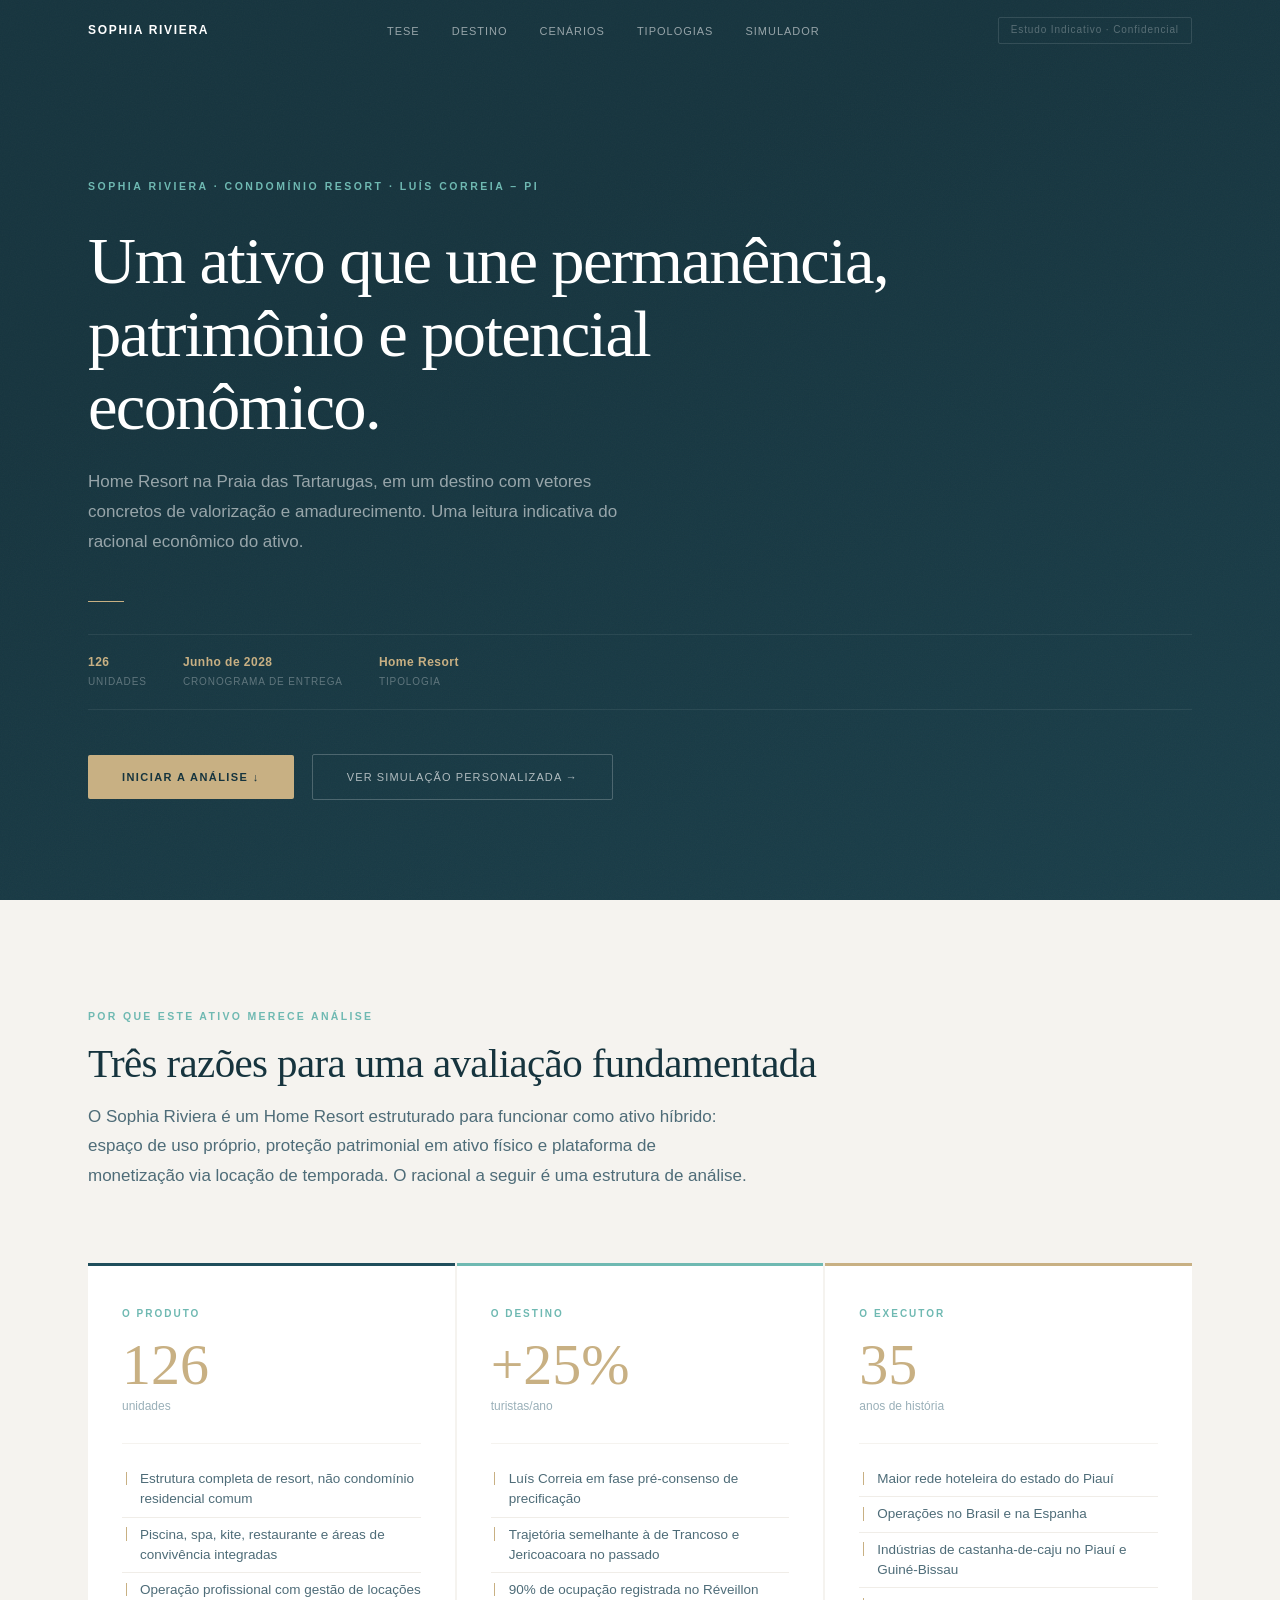
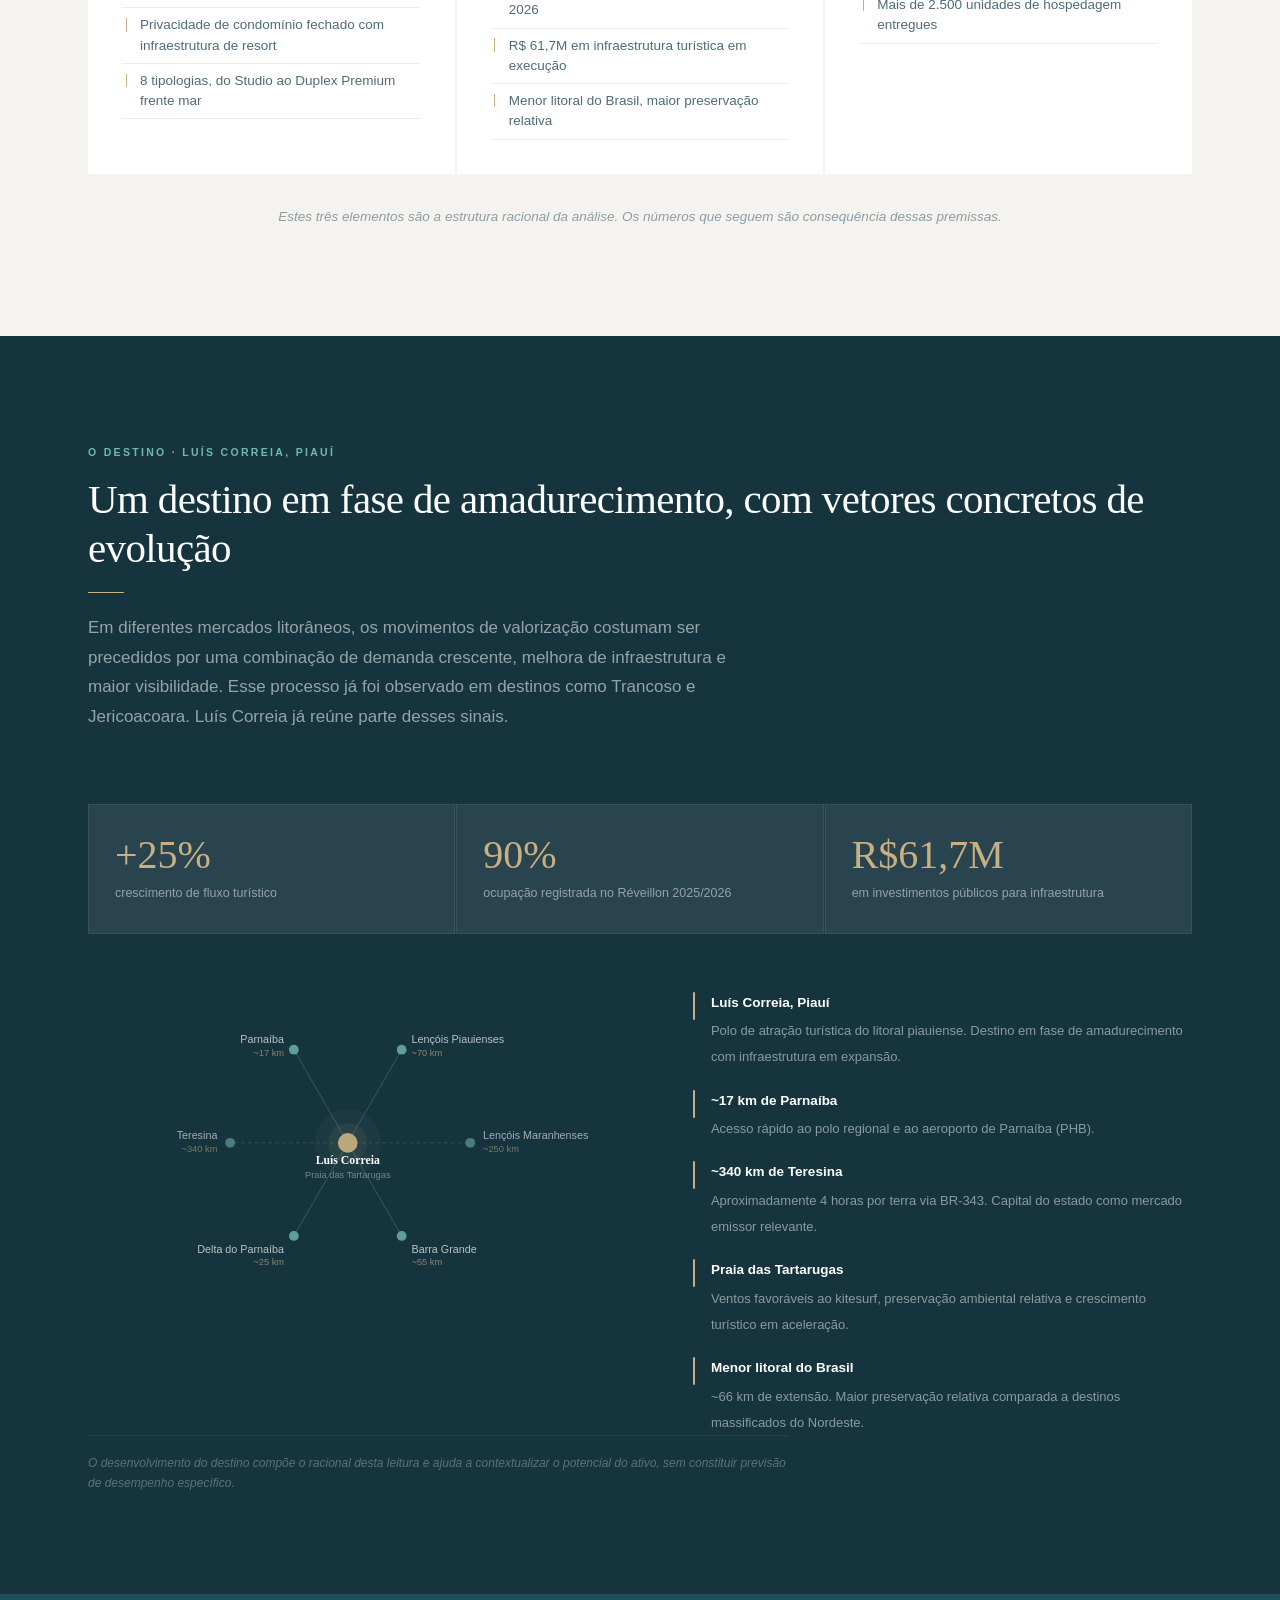
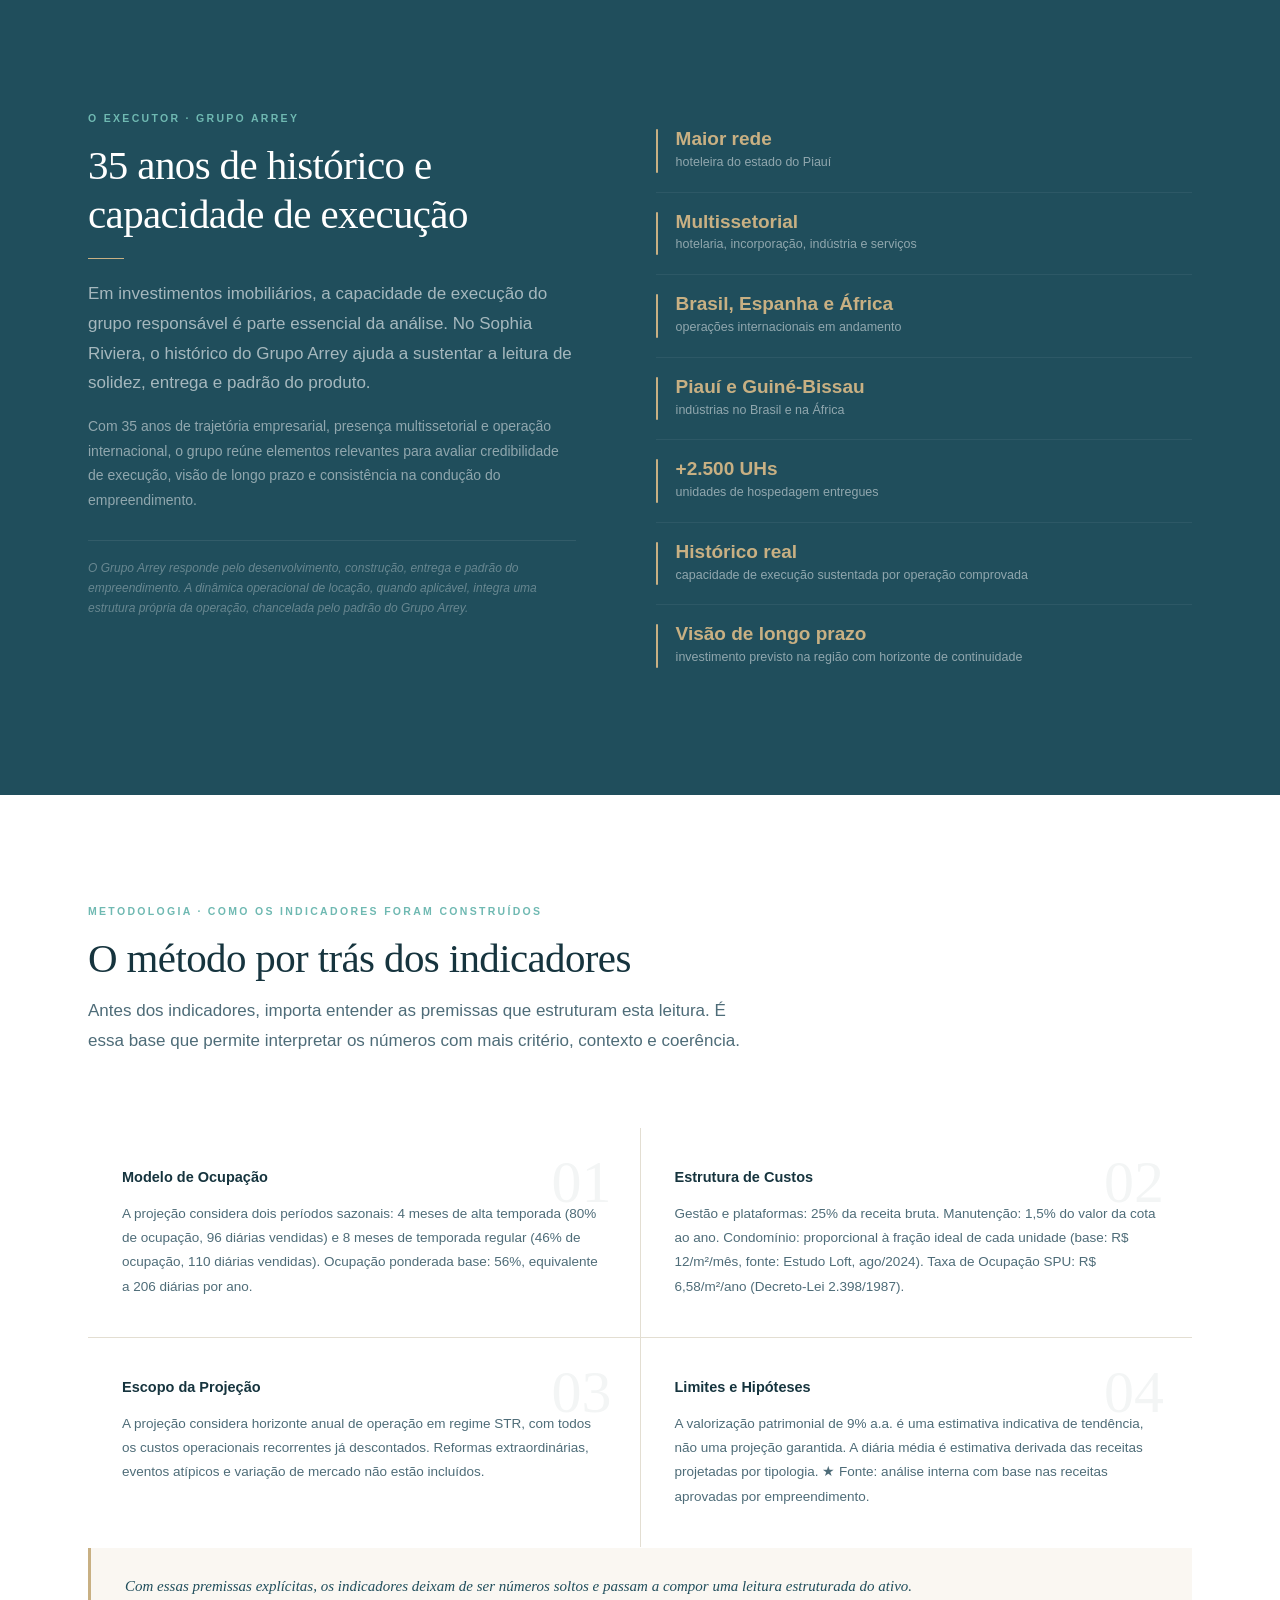
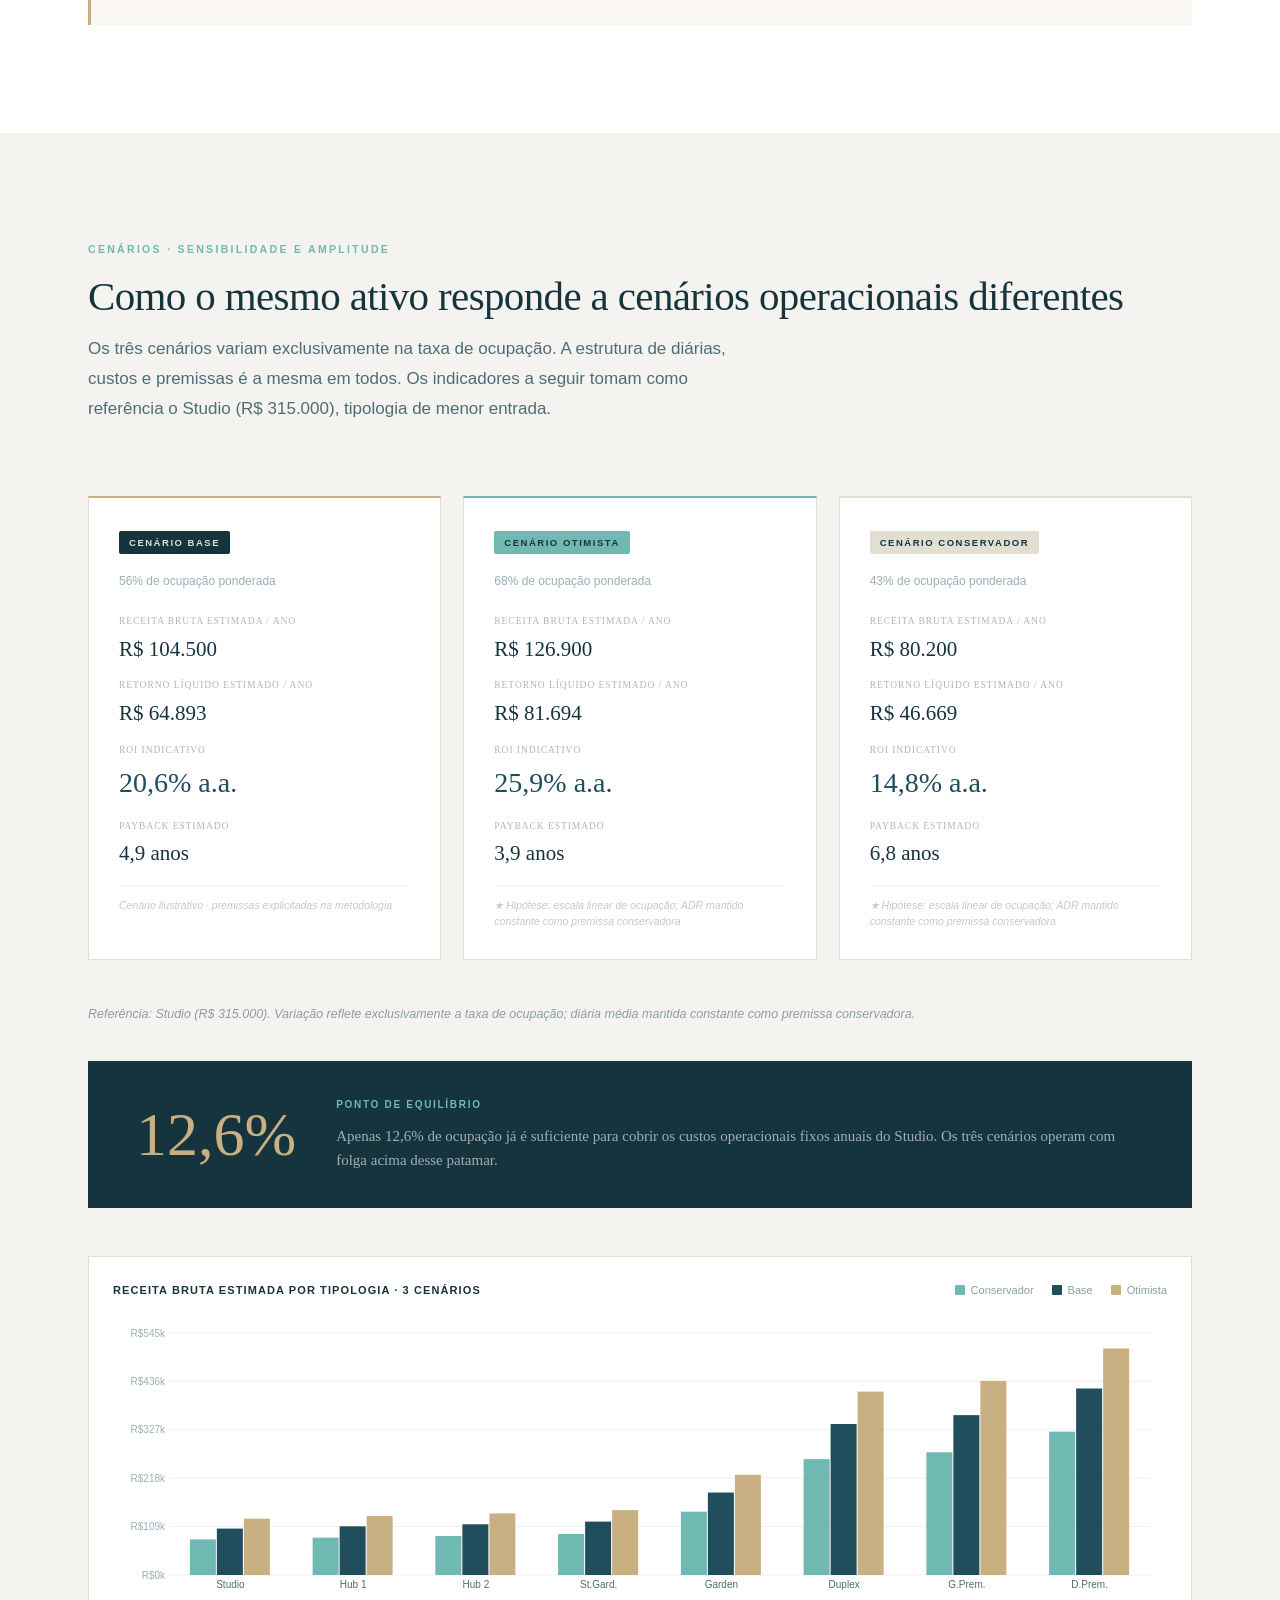
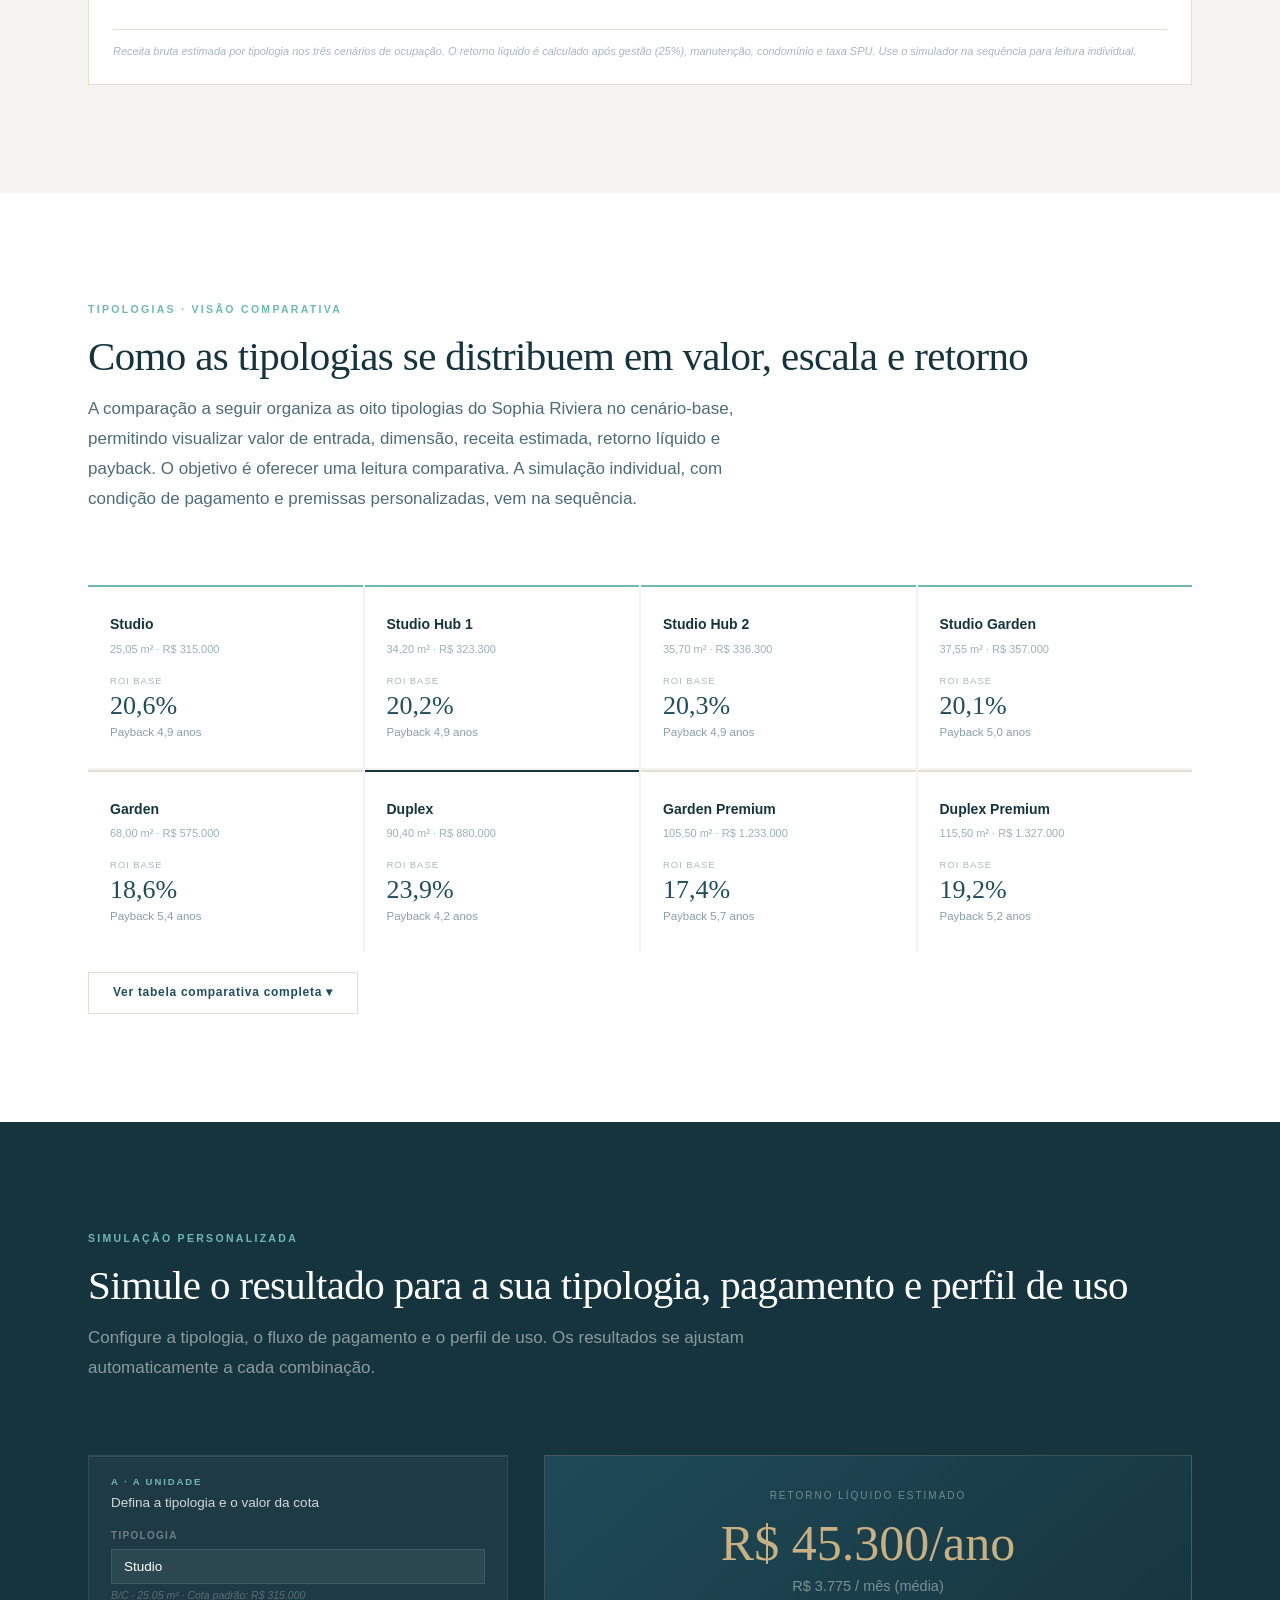
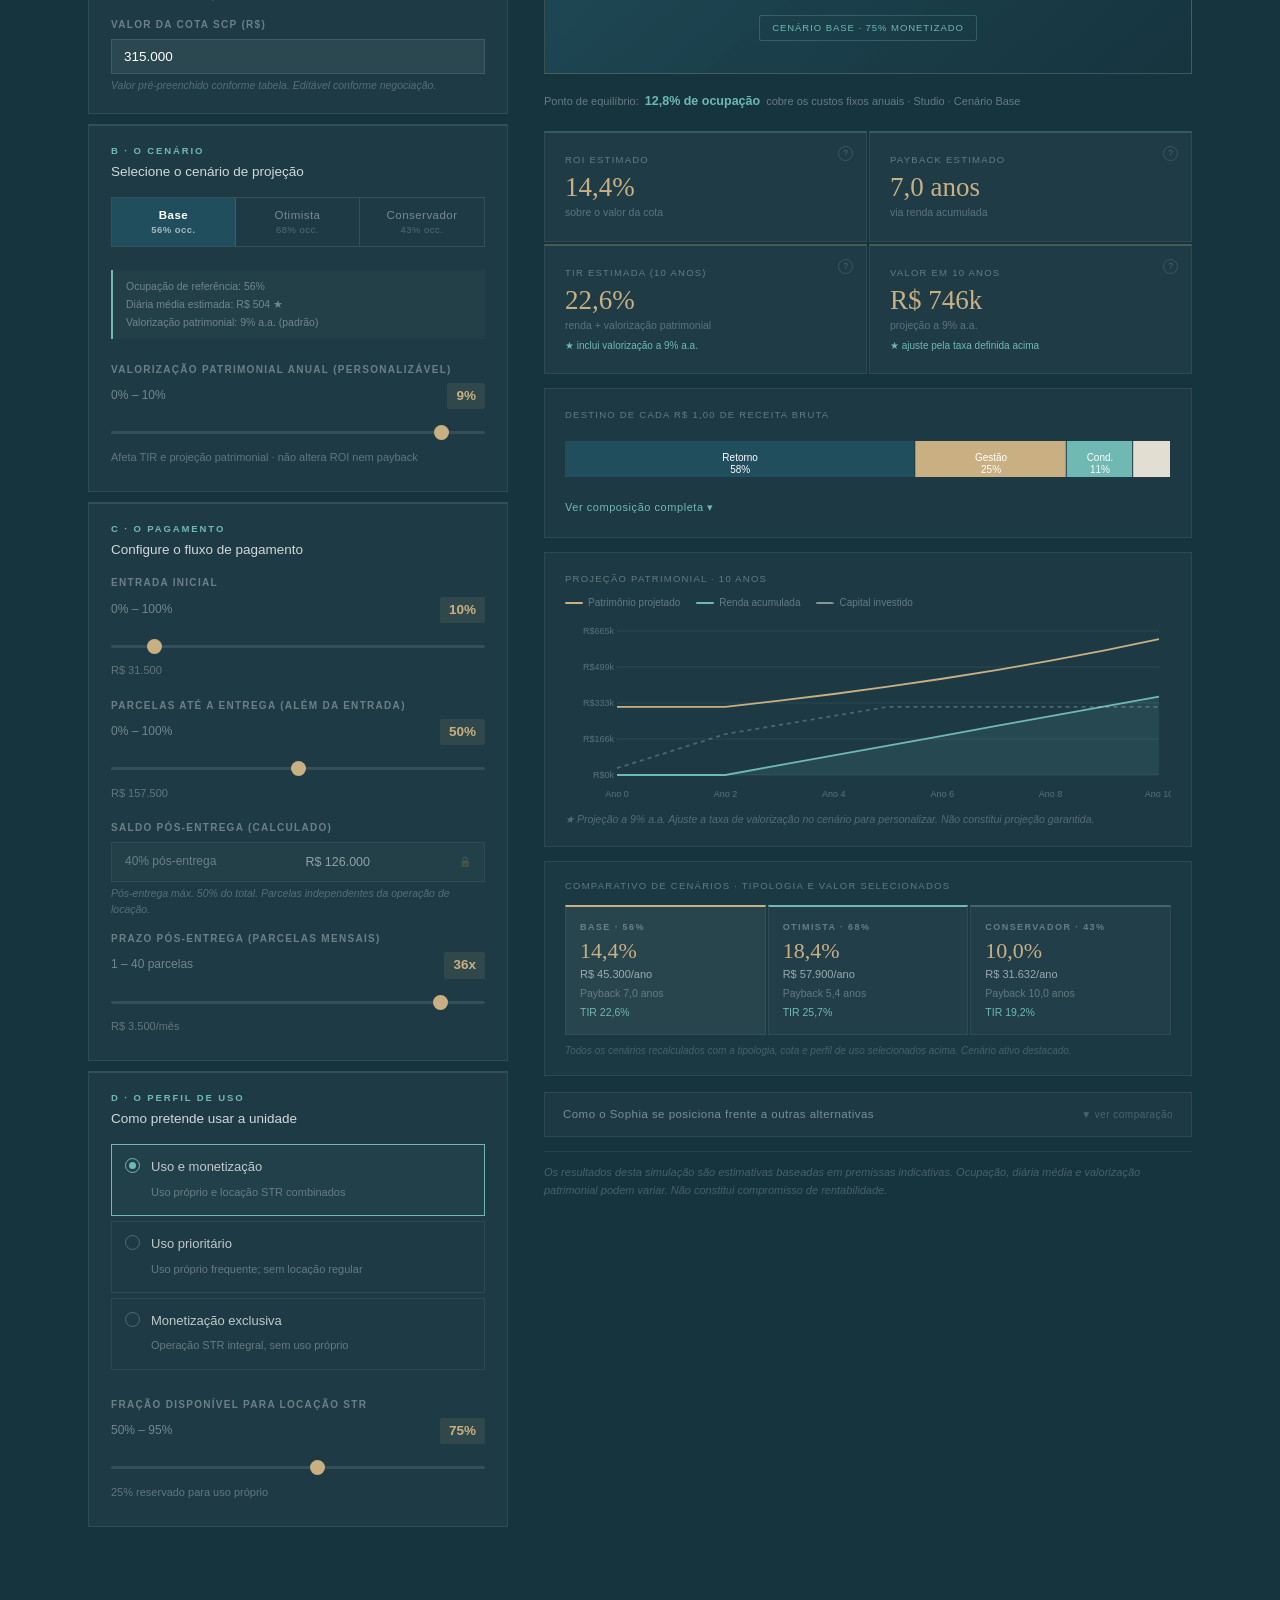
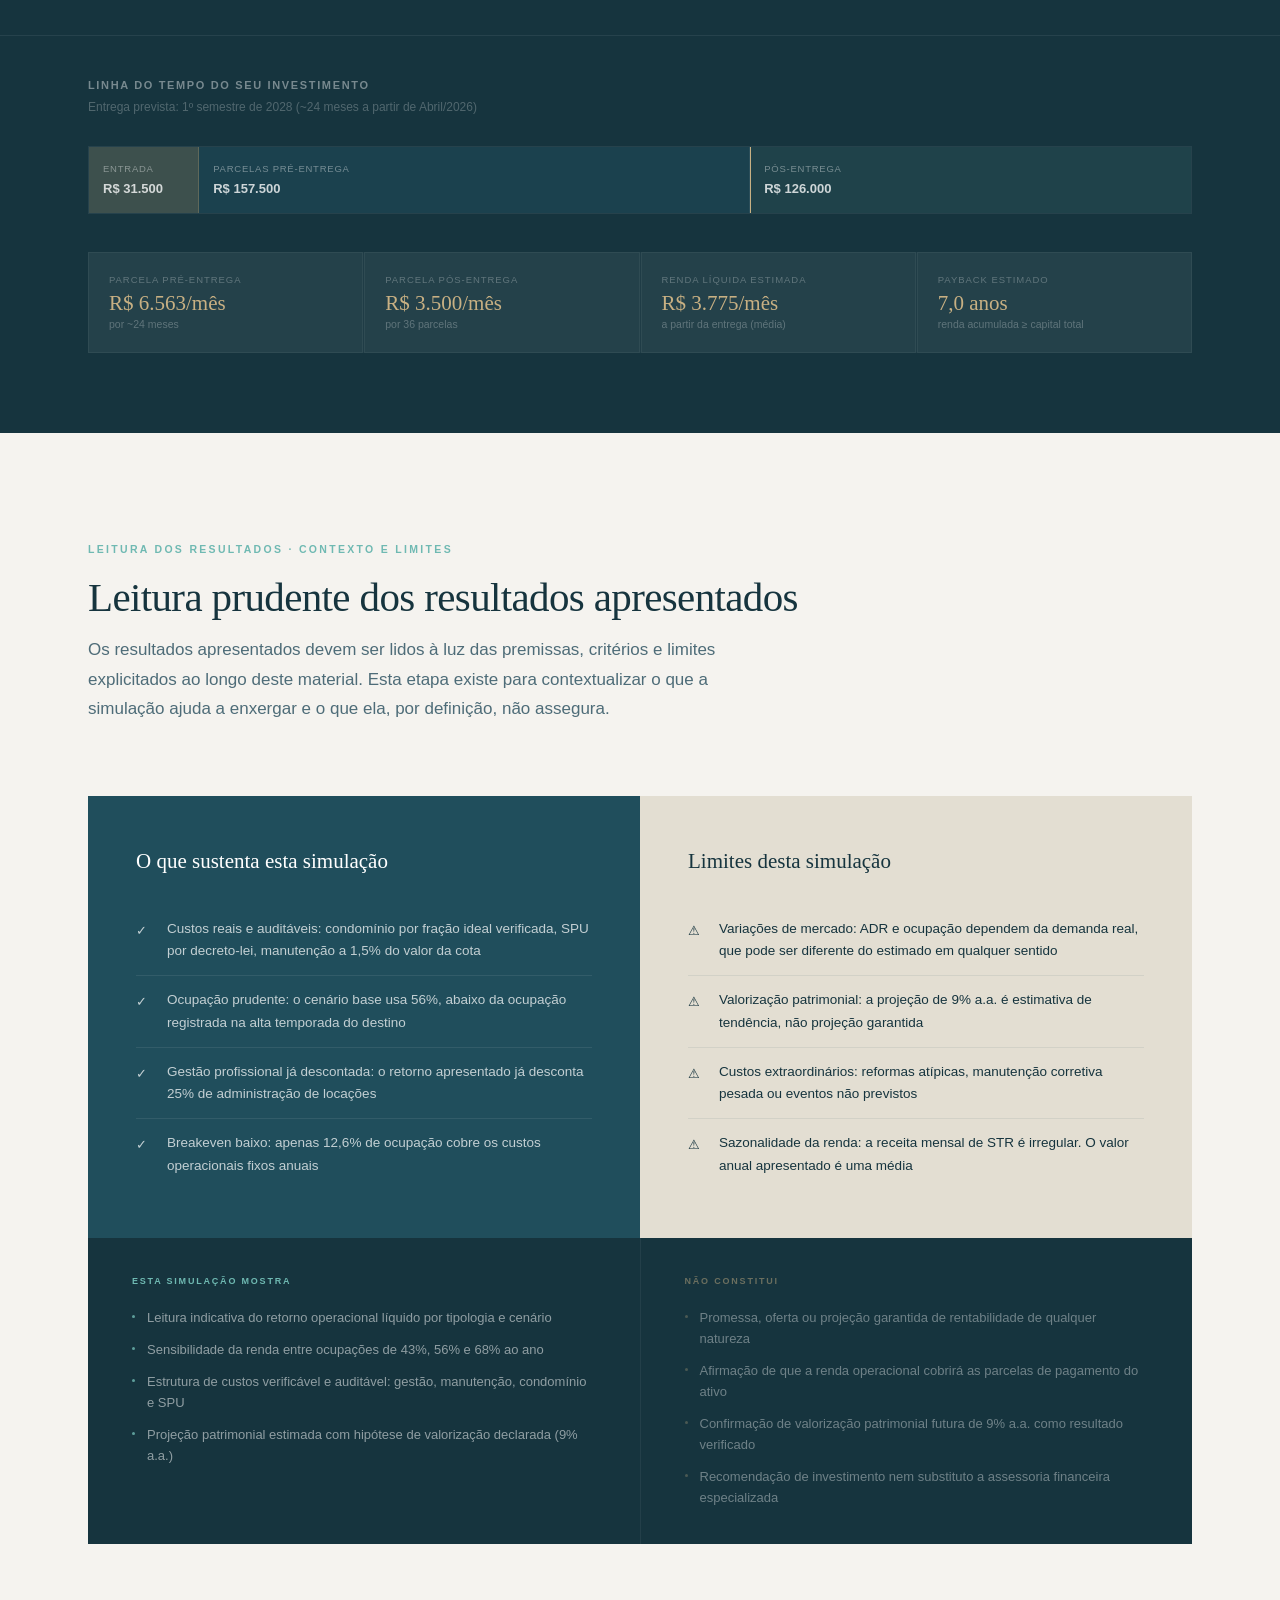
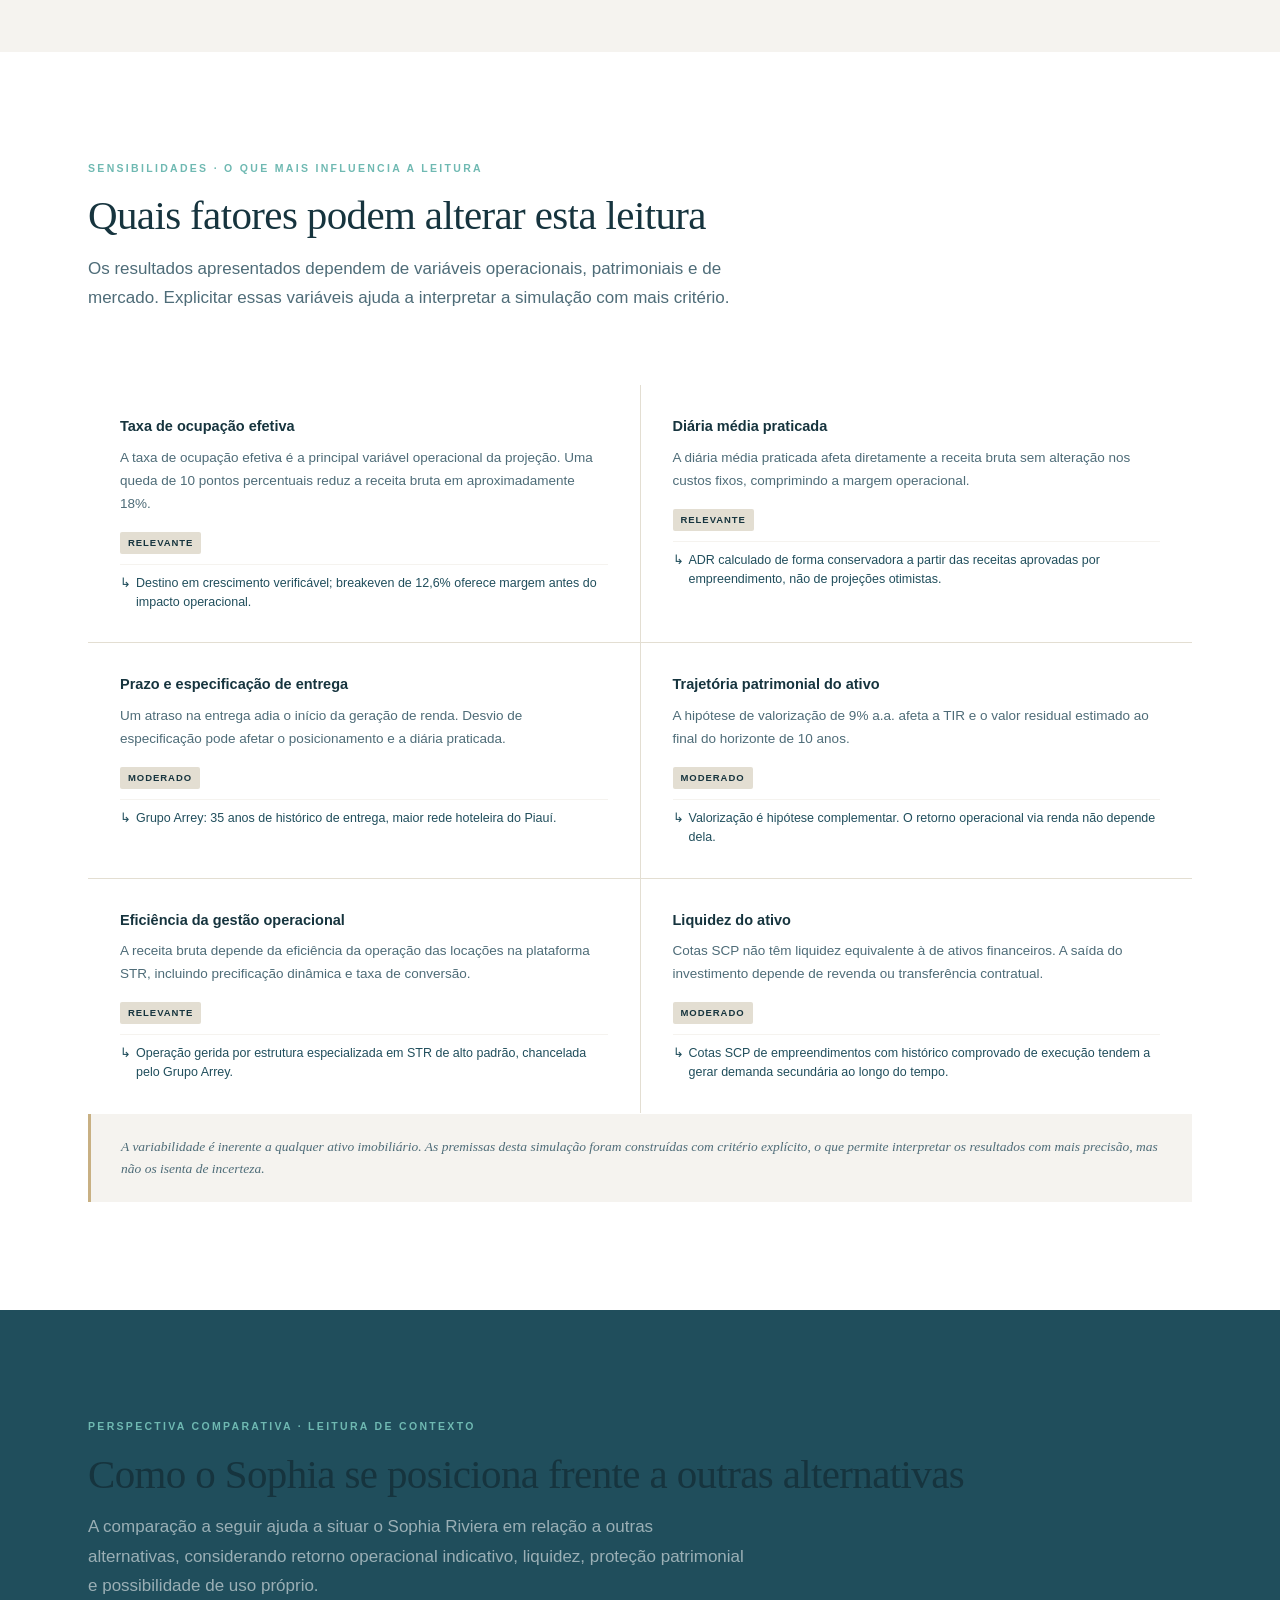
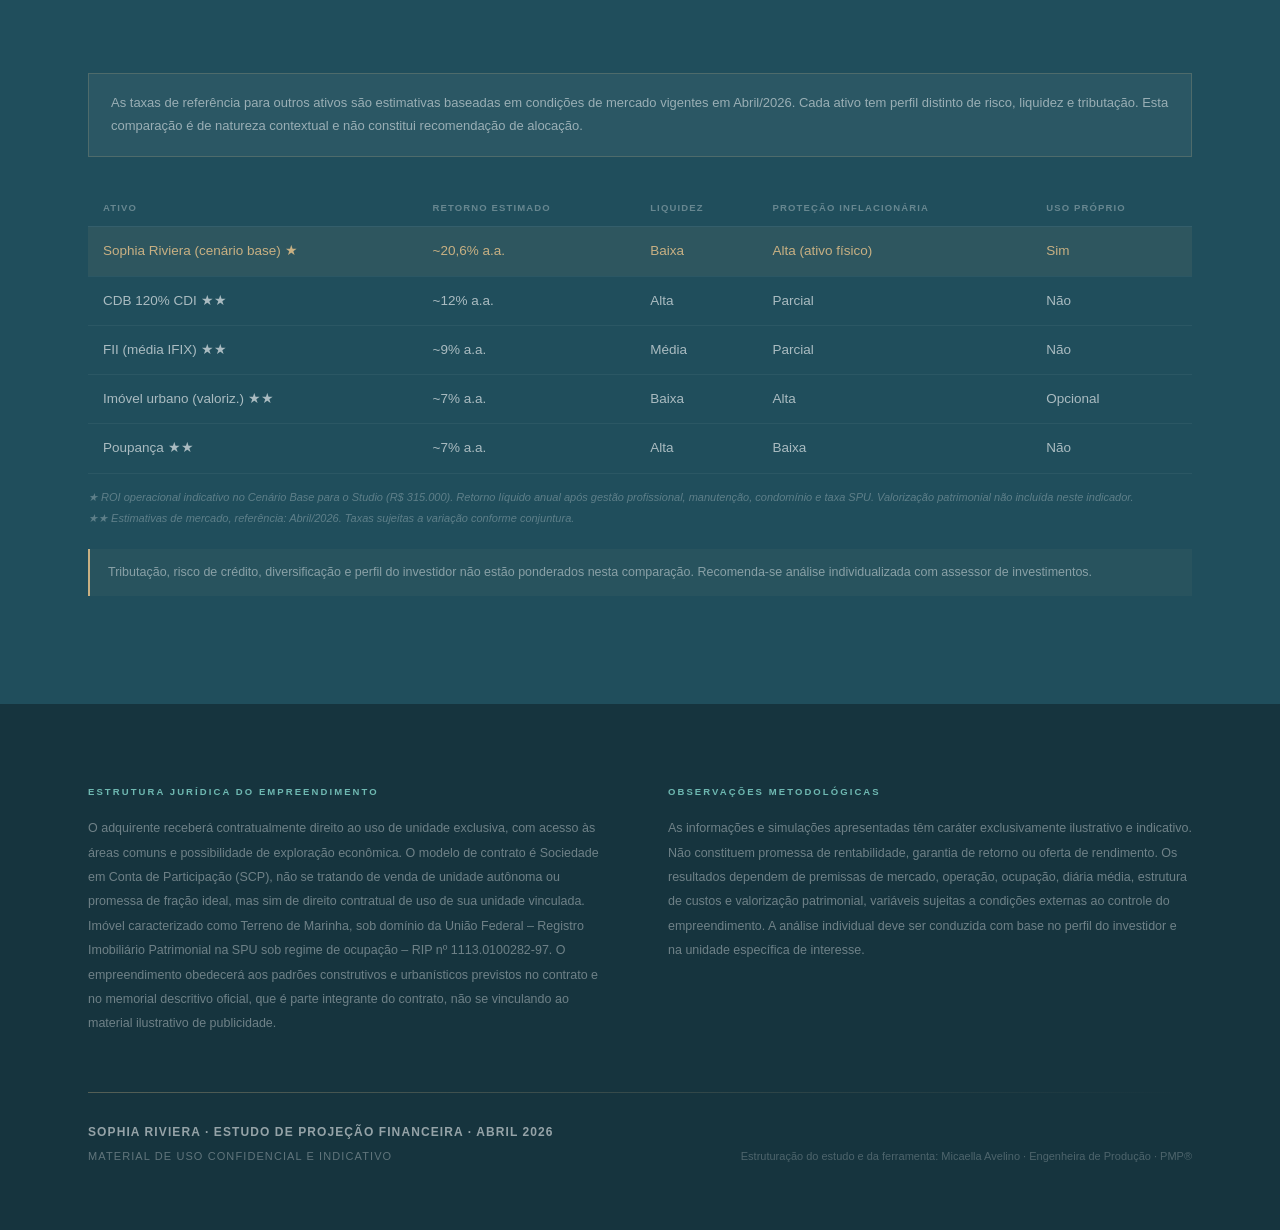
==== index.html @ 666fc4a0 "Initial publish: Sophia Riviera v1.0" ====
<!DOCTYPE html>
<html lang="pt-BR">
<head>
<meta charset="UTF-8">
<meta name="viewport" content="width=device-width,initial-scale=1.0">
<title>Sophia Riviera · Estudo de Projeção Financeira</title>
<style>
/* ── VARIABLES ─────────────────────────────────────────────────────── */
:root {
  --navy:#16343E; --teal:#204E5C; --lteal:#6FB9B2;
  --gold:#C8B083; --cream:#E3DED2; --white:#FFFFFF; --bg:#F5F3EF;
  --sans:-apple-system,BlinkMacSystemFont,'Helvetica Neue',Helvetica,Arial,sans-serif;
  --serif:Georgia,'Times New Roman',serif;
  --pad:88px; --max:1320px;
}
*,*::before,*::after{box-sizing:border-box;margin:0;padding:0}
html{scroll-behavior:smooth;-webkit-font-smoothing:antialiased}
body{font-family:var(--sans);background:var(--bg);color:var(--navy);line-height:1.65;font-size:16px}

/* ── TYPOGRAPHY ────────────────────────────────────────────────────── */
.eyebrow{font-size:10.5px;font-weight:700;letter-spacing:.22em;text-transform:uppercase;color:var(--lteal);display:block;margin-bottom:14px}
.d-xl{font-family:var(--serif);font-size:clamp(38px,5vw,68px);font-weight:400;line-height:1.1;letter-spacing:-.02em;color:var(--white)}
.d-l{font-family:var(--serif);font-size:clamp(28px,3.2vw,46px);font-weight:400;line-height:1.18;letter-spacing:-.015em}
.d-m{font-family:var(--serif);font-size:clamp(19px,2vw,27px);font-weight:400;line-height:1.3}
.lead{font-size:17px;font-weight:300;line-height:1.75;color:#4e6c78}
.body-sm{font-size:14px;line-height:1.75;color:#4e6c78}
.ui-label{font-size:10px;font-weight:700;letter-spacing:.15em;text-transform:uppercase}

/* ── LAYOUT ────────────────────────────────────────────────────────── */
.wrap{max-width:var(--max);margin:0 auto;padding:0 var(--pad)}
section{padding:108px 0}
.sh{margin-bottom:72px}
.sh .eyebrow{margin-bottom:14px}
.sh .lead{margin-top:14px;max-width:660px}
.gold-line{width:36px;height:1px;background:var(--gold);margin:20px 0}

/* ── NAV ───────────────────────────────────────────────────────────── */
#nav{position:fixed;top:0;left:0;right:0;z-index:100;height:62px;display:flex;align-items:center;justify-content:space-between;padding:0 var(--pad);border-bottom:1px solid transparent;transition:.3s}
#nav.on{background:rgba(22,52,62,.95);backdrop-filter:blur(14px);border-bottom-color:rgba(200,176,131,.15)}
.nav-brand{color:var(--white);font-size:12px;font-weight:700;letter-spacing:.14em;text-transform:uppercase}
.nav-links{display:flex;gap:32px;list-style:none}
.nav-links a{color:rgba(255,255,255,.55);font-size:11px;letter-spacing:.09em;text-transform:uppercase;text-decoration:none;transition:.2s}
.nav-links a:hover{color:var(--gold)}
.nav-tag{font-size:10px;color:rgba(255,255,255,.28);letter-spacing:.09em;border:1px solid rgba(255,255,255,.12);padding:4px 12px;border-radius:2px}

/* ── HERO ──────────────────────────────────────────────────────────── */
#hero{min-height:100vh;background:var(--navy);position:relative;display:flex;align-items:flex-end;padding-bottom:100px;overflow:hidden}
#hero::before{content:'';position:absolute;inset:0;background:linear-gradient(158deg,rgba(22,52,62,0) 30%,rgba(32,78,92,.4) 100%);pointer-events:none}
.hero-grain{position:absolute;inset:0;opacity:.035;background-image:url("data:image/svg+xml,%3Csvg xmlns='http://www.w3.org/2000/svg' width='300' height='300'%3E%3Cfilter id='n'%3E%3CfeTurbulence type='fractalNoise' baseFrequency='.85' numOctaves='4' stitchTiles='stitch'/%3E%3C/filter%3E%3Crect width='300' height='300' filter='url(%23n)'/%3E%3C/svg%3E");pointer-events:none}
.hero-inner{position:relative;z-index:1;width:100%}
.hero-eyebrow{font-size:10.5px;font-weight:700;letter-spacing:.24em;text-transform:uppercase;color:var(--lteal);display:block;margin-bottom:28px}
.hero-h1{font-family:var(--serif);font-size:clamp(36px,5.2vw,70px);font-weight:400;line-height:1.1;letter-spacing:-.025em;color:var(--white);max-width:840px;margin-bottom:24px}
.hero-sub{font-size:17px;font-weight:300;color:rgba(255,255,255,.55);max-width:580px;line-height:1.75;margin-bottom:44px}
.hero-rule{width:36px;height:1px;background:var(--gold);margin-bottom:32px}
.hero-meta{display:flex;gap:36px;padding:18px 0;border-top:1px solid rgba(255,255,255,.07);border-bottom:1px solid rgba(255,255,255,.07);margin-bottom:44px}
.hm-item .hm-v{font-size:12px;font-weight:600;color:var(--gold);letter-spacing:.04em;margin-bottom:2px}
.hm-item .hm-k{font-size:10px;color:rgba(255,255,255,.3);letter-spacing:.09em;text-transform:uppercase}
.hero-btns{display:flex;align-items:center;gap:18px}
.btn-gold{display:inline-block;background:var(--gold);color:var(--navy);padding:13px 34px;font-size:11px;font-weight:700;letter-spacing:.13em;text-transform:uppercase;text-decoration:none;border-radius:2px;transition:opacity .2s}
.btn-gold:hover{opacity:.87}
.btn-ghost{display:inline-block;border:1px solid rgba(255,255,255,.22);color:rgba(255,255,255,.65);padding:13px 34px;font-size:11px;letter-spacing:.1em;text-transform:uppercase;text-decoration:none;border-radius:2px;transition:.2s}
.btn-ghost:hover{border-color:var(--gold);color:var(--gold)}
.hero-badge{position:absolute;top:82px;right:var(--pad);font-size:9.5px;color:rgba(255,255,255,.25);letter-spacing:.09em;text-transform:uppercase;border:1px solid rgba(255,255,255,.1);padding:5px 12px;border-radius:2px}

/* ── S02 TESE ──────────────────────────────────────────────────────── */
#tese{background:var(--bg)}
.three-col{display:grid;grid-template-columns:repeat(3,1fr);gap:2px}
.pillar{background:var(--white);padding:40px 34px 34px;border-top:3px solid transparent}
.pillar.c1{border-top-color:var(--teal)}
.pillar.c2{border-top-color:var(--lteal)}
.pillar.c3{border-top-color:var(--gold)}
.pillar-tag{font-size:10px;font-weight:700;letter-spacing:.2em;text-transform:uppercase;color:var(--lteal);display:block;margin-bottom:14px}
.pillar-n{font-family:var(--serif);font-size:58px;font-weight:400;color:var(--gold);line-height:1;margin-bottom:3px}
.pillar-u{font-size:12px;color:#9ab0b9;margin-bottom:26px;display:block}
.pillar-list{list-style:none;border-top:1px solid var(--bg);padding-top:18px}
.pillar-list li{font-size:13.5px;color:#4e6c78;padding:7px 0;border-bottom:1px solid #f0ede8;display:grid;grid-template-columns:8px 1fr;gap:10px;line-height:1.5;align-items:start}
.pillar-list li::before{content:'';width:1px;height:1em;background:var(--gold);display:block;margin-top:.2em;justify-self:center}
.tese-close{text-align:center;font-size:13.5px;color:#8a9ea5;font-style:italic;margin-top:32px;padding:0 40px}

/* ── S03 DESTINO ───────────────────────────────────────────────────── */
#destino{background:var(--navy);padding:108px 0 100px}
#destino .d-l{color:var(--white)}
#destino .lead{color:rgba(255,255,255,.55)}
.stat4{display:grid;grid-template-columns:repeat(4,1fr);gap:1px;background:rgba(255,255,255,.05);margin:52px 0}
.stat3{display:grid;grid-template-columns:repeat(3,1fr);gap:1px;background:rgba(255,255,255,.05);margin:52px 0}
.sbox{background:rgba(255,255,255,.03);border:1px solid rgba(255,255,255,.07);padding:30px 26px}
.sbox-n{font-family:var(--serif);font-size:40px;font-weight:400;color:var(--gold);line-height:1;margin-bottom:9px}
.sbox-l{font-size:12.5px;color:rgba(255,255,255,.5);line-height:1.5}
.dest-body{font-size:15px;font-weight:300;color:rgba(255,255,255,.6);max-width:720px;line-height:1.8;margin-bottom:24px}
.dest-note{font-size:12px;color:rgba(255,255,255,.3);font-style:italic;padding-top:18px;border-top:1px solid rgba(255,255,255,.07);max-width:700px}
.dest-layout{display:grid;grid-template-columns:1.1fr 1fr;gap:56px;align-items:start;margin:44px 0 0}
.dest-nodes svg{width:100%;height:auto;display:block}
.dest-loc-list{display:flex;flex-direction:column;gap:20px;padding-top:6px}
.dl-item{display:grid;grid-template-columns:2px 1fr;gap:16px;align-items:start}
.dl-bar{background:var(--gold);border-radius:1px;min-height:28px}
.dl-strong{display:block;font-size:13.5px;font-weight:700;color:var(--white);margin-bottom:3px}
.dl-body{font-size:13px;color:rgba(255,255,255,.5);line-height:1.6}
/* mobile fallback diagram */
.dest-nodes-mobile{display:none;margin-top:8px}
.dnm-center{background:rgba(200,176,131,.12);border:1px solid rgba(200,176,131,.3);border-radius:4px;padding:14px 18px;text-align:center;margin-bottom:14px}
.dnm-center-name{font-family:var(--serif);font-size:15px;font-weight:400;color:var(--gold)}
.dnm-center-sub{font-size:10.5px;color:rgba(255,255,255,.35);margin-top:2px}
.dnm-grid{display:grid;grid-template-columns:1fr 1fr;gap:8px}
.dnm-item{background:rgba(255,255,255,.04);border:1px solid rgba(255,255,255,.07);border-radius:3px;padding:10px 12px}
.dnm-name{font-size:11.5px;font-weight:600;color:rgba(255,255,255,.75);display:block;margin-bottom:3px}
.dnm-dist{font-size:10px;color:var(--gold);opacity:.7}

/* ── S04 ARREY ─────────────────────────────────────────────────────── */
#arrey{background:var(--teal);padding:108px 0}
#arrey .d-l{color:var(--white)}
.arrey-layout{display:grid;grid-template-columns:1fr 1.1fr;gap:80px;align-items:start;margin-top:8px}
.arrey-intro .lead{color:rgba(255,255,255,.6)}
.arrey-intro p.body-sm{color:rgba(255,255,255,.55);margin-top:16px}
.arrey-note{margin-top:28px;font-size:12px;color:rgba(255,255,255,.32);font-style:italic;border-top:1px solid rgba(255,255,255,.08);padding-top:18px}
.cred-list{display:flex;flex-direction:column}
.cred-item{display:grid;grid-template-columns:2px 1fr;gap:18px;padding:19px 0;border-bottom:1px solid rgba(255,255,255,.06)}
.cred-bar{background:var(--gold);border-radius:1px}
.cred-n{font-size:19px;font-weight:700;color:var(--gold);line-height:1.1;margin-bottom:2px}
.cred-d{font-size:12.5px;color:rgba(255,255,255,.5)}

/* ── S05 MÉTODO ────────────────────────────────────────────────────── */
#metodologia{background:var(--white);padding:108px 0}
.method-grid{display:grid;grid-template-columns:repeat(2,1fr);gap:1px;background:var(--cream)}
.mcard{background:var(--white);padding:38px 34px;position:relative}
.mcard-num{font-family:var(--serif);font-size:60px;font-weight:400;color:rgba(22,52,62,.05);position:absolute;top:24px;right:28px;line-height:1;user-select:none}
.mcard-title{font-size:14.5px;font-weight:700;color:var(--navy);margin-bottom:12px;padding-right:56px}
.mcard-text{font-size:13.5px;color:#4e6c78;line-height:1.8}
.method-close{background:rgba(200,176,131,.1);border-left:3px solid var(--gold);padding:26px 34px;margin-top:1px;font-family:var(--serif);font-size:15px;font-style:italic;color:var(--teal);line-height:1.65}

/* ── S06 CENÁRIOS ──────────────────────────────────────────────────── */
#cenarios{background:var(--bg)}
.sc-grid{display:grid;grid-template-columns:repeat(3,1fr);gap:22px;margin-bottom:44px}
.sc-card{background:var(--white);padding:30px;border:1px solid var(--cream);border-top:2px solid transparent;position:relative}
.sc-card.base{border-top-color:var(--gold)}
.sc-card.opt {border-top-color:var(--lteal)}
.sc-card.cons{border-top-color:var(--cream)}
.sc-tag{display:inline-block;font-size:9.5px;font-weight:700;letter-spacing:.16em;text-transform:uppercase;padding:4px 10px;border-radius:2px;margin-bottom:18px}
.sc-tag.t-base{background:var(--navy);color:var(--cream)}
.sc-tag.t-opt {background:var(--lteal);color:var(--navy)}
.sc-tag.t-cons{background:var(--cream);color:var(--navy)}
.sc-occ{font-size:12px;color:#9ab0b9;margin-bottom:22px}
.sc-kv{margin-bottom:12px}
.sc-kl{font-size:9.5px;letter-spacing:.1em;text-transform:uppercase;color:#aab8be;margin-bottom:2px}
.sc-kv{font-family:var(--serif);font-size:21px;color:var(--navy);font-weight:400}
.sc-kv.roi{color:var(--teal);font-size:28px}
.sc-foot{font-size:10.5px;color:#c0cacf;font-style:italic;margin-top:14px;padding-top:12px;border-top:1px solid var(--bg);line-height:1.5}
.be-box{background:var(--navy);display:grid;grid-template-columns:auto 1fr;gap:40px;align-items:center;padding:36px 48px;margin-bottom:48px}
.be-num{font-family:var(--serif);font-size:62px;font-weight:400;color:var(--gold);line-height:1;white-space:nowrap}
.be-tag{font-size:10px;font-weight:700;letter-spacing:.17em;text-transform:uppercase;color:var(--lteal);margin-bottom:10px;display:block}
.be-body{font-size:15px;color:rgba(255,255,255,.6);font-family:var(--serif);line-height:1.6}
/* Chart container */
.chart-box{background:var(--white);border:1px solid var(--cream);padding:24px}
.chart-hdr{display:flex;justify-content:space-between;align-items:flex-start;margin-bottom:18px;gap:16px;flex-wrap:wrap}
.chart-title-text{font-size:11px;font-weight:700;letter-spacing:.1em;text-transform:uppercase;color:var(--navy)}
.chart-legend{display:flex;gap:18px}
.leg-item{display:flex;align-items:center;gap:6px;font-size:11px;color:#8a9ea5}
.leg-dot{width:10px;height:10px;border-radius:1px;flex-shrink:0}
canvas{display:block}
.chart-note{font-size:11px;color:#aab5bc;font-style:italic;margin-top:12px;padding-top:12px;border-top:1px solid var(--cream)}

/* ── S07 SIMULADOR ─────────────────────────────────────────────────── */
#simulador{background:var(--navy);padding:108px 0}
#simulador .eyebrow{color:var(--lteal)}
#simulador .d-l{color:var(--white)}
#simulador .lead{color:rgba(255,255,255,.5)}
.sim-layout{display:grid;grid-template-columns:420px 1fr;gap:36px;align-items:start;margin-top:8px}
/* Controls */
.sim-col{display:flex;flex-direction:column;gap:10px}
.ib{background:rgba(255,255,255,.035);border:1px solid rgba(255,255,255,.08);border-top:2px solid rgba(255,255,255,.1)}
.ib-head{padding:17px 22px 0}
.ib-tag{font-size:9.5px;font-weight:700;letter-spacing:.2em;text-transform:uppercase;color:var(--lteal);display:block;margin-bottom:2px}
.ib-title{font-size:13.5px;color:rgba(255,255,255,.8);font-weight:300}
.ib-body{padding:14px 22px 20px;display:flex;flex-direction:column;gap:13px}
.fl{font-size:10px;font-weight:700;letter-spacing:.13em;text-transform:uppercase;color:rgba(255,255,255,.35);display:block;margin-bottom:5px}
select.fi,input.fi{width:100%;background:rgba(255,255,255,.06);border:1px solid rgba(255,255,255,.11);color:var(--white);font-family:var(--sans);font-size:13.5px;padding:9px 12px;appearance:none;cursor:pointer;border-radius:0;transition:border-color .2s}
select.fi:focus,input.fi:focus{outline:none;border-color:var(--gold)}
select.fi option{background:var(--navy)}
.fn{font-size:10.5px;color:rgba(255,255,255,.26);font-style:italic;margin-top:4px;line-height:1.5}
/* Segmented control */
.seg{display:grid;grid-template-columns:repeat(3,1fr);border:1px solid rgba(255,255,255,.11);overflow:hidden}
.seg-btn{background:none;border:none;border-right:1px solid rgba(255,255,255,.11);color:rgba(255,255,255,.4);font-family:var(--sans);font-size:11.5px;font-weight:500;letter-spacing:.04em;padding:10px 6px;cursor:pointer;transition:all .2s;text-align:center;line-height:1.3}
.seg-btn:last-child{border-right:none}
.seg-btn small{display:block;font-size:9.5px;opacity:.6;margin-top:1px}
.seg-btn.on{background:var(--teal);color:var(--white);font-weight:700}
.sc-ctx{margin-top:10px;background:rgba(255,255,255,.025);border-left:2px solid var(--lteal);padding:9px 13px;display:flex;flex-direction:column;gap:3px}
.sc-ctx span{font-size:10.5px;color:rgba(255,255,255,.36);line-height:1.4}
/* Sliders */
.slider-row{margin-bottom:2px}
.sl-top{display:flex;justify-content:space-between;align-items:center;margin-bottom:7px}
.sl-val{font-size:13.5px;font-weight:600;color:var(--gold);background:rgba(200,176,131,.1);padding:2px 9px;border-radius:2px}
.sl-sub{font-size:11px;color:rgba(255,255,255,.3)}
input[type=range]{-webkit-appearance:none;width:100%;height:3px;background:rgba(255,255,255,.1);border-radius:2px;cursor:pointer}
input[type=range]::-webkit-slider-thumb{-webkit-appearance:none;width:15px;height:15px;background:var(--gold);border-radius:50%;cursor:pointer;transition:transform .15s}
input[type=range]::-webkit-slider-thumb:active{transform:scale(1.25)}
/* Display (locked) */
.disp-field{background:rgba(255,255,255,.025);border:1px solid rgba(255,255,255,.06);padding:9px 13px;display:flex;justify-content:space-between;align-items:center;gap:8px}
.disp-field .dl{font-size:12px;color:rgba(255,255,255,.33)}
.disp-field .dv{font-size:12.5px;color:rgba(255,255,255,.5);font-weight:500}
.lk{font-size:10px;color:rgba(255,255,255,.18)}
/* Radio */
.rg{display:flex;flex-direction:column;gap:5px}
.ro{display:flex;align-items:flex-start;gap:11px;padding:11px 13px;border:1px solid rgba(255,255,255,.07);cursor:pointer;transition:border-color .2s}
.ro:hover{border-color:rgba(255,255,255,.18)}
.ro.on{border-color:var(--lteal);background:rgba(111,185,178,.04)}
.ro input{display:none}
.ri{width:15px;height:15px;border:1px solid rgba(255,255,255,.22);border-radius:50%;flex-shrink:0;margin-top:2px;position:relative;transition:border-color .2s}
.ro.on .ri{border-color:var(--lteal)}
.ro.on .ri::after{content:'';position:absolute;inset:3px;background:var(--lteal);border-radius:50%}
.rt strong{display:block;font-size:13px;color:rgba(255,255,255,.72);font-weight:500}
.rt small{font-size:11px;color:rgba(255,255,255,.32)}
/* Warn */
.warn{display:none;background:rgba(200,150,50,.1);border:1px solid rgba(200,150,50,.3);color:rgba(255,210,100,.8);padding:10px 14px;font-size:11.5px;margin-bottom:10px;line-height:1.5;border-radius:0}
.warn.show{display:block}

/* ── OUTPUTS ───────────────────────────────────────────────────────── */
.out-col{display:flex;flex-direction:column;gap:14px}
.out-hero{background:linear-gradient(140deg,rgba(32,78,92,.85),rgba(22,52,62,.95));border:1px solid rgba(200,176,131,.22);padding:32px 34px;text-align:center}
.oh-label{font-size:10px;letter-spacing:.2em;text-transform:uppercase;color:rgba(255,255,255,.38);display:block;margin-bottom:14px}
.oh-val{font-family:var(--serif);font-size:50px;font-weight:400;color:var(--gold);line-height:1;margin-bottom:7px}
.oh-sub{font-size:14.5px;color:rgba(255,255,255,.42);margin-bottom:14px}
.oh-badge{display:inline-block;font-size:9.5px;letter-spacing:.1em;text-transform:uppercase;color:var(--lteal);border:1px solid rgba(111,185,178,.28);padding:4px 12px;border-radius:2px}
.kpi-grid{display:grid;grid-template-columns:repeat(2,1fr);gap:2px}
.kpi{background:rgba(255,255,255,.04);border:1px solid rgba(255,255,255,.07);padding:19px 20px;position:relative}
.kpi-l{font-size:9.5px;letter-spacing:.13em;text-transform:uppercase;color:rgba(255,255,255,.32);display:block;margin-bottom:7px}
.kpi-v{font-family:var(--serif);font-size:27px;font-weight:400;color:var(--gold);line-height:1;margin-bottom:3px}
.kpi-s{font-size:10.5px;color:rgba(255,255,255,.28)}
.kpi-h{font-size:10px;color:var(--lteal);margin-top:3px}
.tt-btn{position:absolute;top:13px;right:13px;width:15px;height:15px;border:1px solid rgba(255,255,255,.13);border-radius:50%;display:flex;align-items:center;justify-content:center;font-size:8.5px;color:rgba(255,255,255,.22);cursor:default}
/* Waterfall */
.wf-card{background:rgba(255,255,255,.03);border:1px solid rgba(255,255,255,.07);padding:18px 20px}
.wf-label{font-size:9.5px;letter-spacing:.13em;text-transform:uppercase;color:rgba(255,255,255,.32);display:block;margin-bottom:12px}
.cost-tog{background:none;border:none;font-family:var(--sans);font-size:11px;color:var(--lteal);cursor:pointer;padding:5px 0;letter-spacing:.05em;transition:opacity .2s}
.cost-tog:hover{opacity:.75}
.ctab{width:100%;border-collapse:collapse;display:none;margin-top:6px}
.ctab.open{display:table}
.ctab td{padding:5px 0;font-size:11.5px;border-bottom:1px solid rgba(255,255,255,.04);color:rgba(255,255,255,.5)}
.ctab td:nth-child(2){text-align:right;color:var(--white)}
.ctab td:nth-child(3){text-align:right;font-size:10.5px;color:rgba(255,255,255,.28);padding-left:10px}
.ctab tr.tot td{color:var(--gold);font-weight:600;border-bottom:none;border-top:1px solid rgba(200,176,131,.18)}
/* 10y chart */
.c10-card{background:rgba(255,255,255,.03);border:1px solid rgba(255,255,255,.07);padding:18px 20px}
.c10-label{font-size:9.5px;letter-spacing:.13em;text-transform:uppercase;color:rgba(255,255,255,.32);display:block;margin-bottom:8px}
.c10-leg{display:flex;gap:16px;flex-wrap:wrap;margin-bottom:10px}
.c10-leg span{display:flex;align-items:center;gap:5px;font-size:10px;color:rgba(255,255,255,.32)}
.c10-leg i{display:inline-block;width:18px;height:2px;border-radius:1px}
.sim-note{font-size:11px;color:rgba(255,255,255,.22);font-style:italic;padding-top:12px;border-top:1px solid rgba(255,255,255,.06);line-height:1.6}

/* ── TIMELINE ──────────────────────────────────────────────────────── */
#timeline{background:var(--navy);padding:0 0 80px;border-top:1px solid rgba(255,255,255,.07)}
.tl-head{padding:40px 0 28px}
.tl-head h3{font-size:11px;letter-spacing:.15em;text-transform:uppercase;font-weight:700;color:rgba(255,255,255,.42);margin-bottom:4px}
.tl-head p{font-size:12px;color:rgba(255,255,255,.25)}
.tl-track{height:68px;display:flex;position:relative;overflow:hidden;border:1px solid rgba(255,255,255,.07)}
.tl-seg{height:100%;display:flex;flex-direction:column;justify-content:center;padding:0 14px;overflow:hidden;transition:width .4s ease}
.ts-ent{background:rgba(200,176,131,.22);border-right:1px solid rgba(200,176,131,.25)}
.ts-pre{background:rgba(32,78,92,.55);border-right:1px solid rgba(255,255,255,.08)}
.ts-pos{background:rgba(111,185,178,.1)}
.ts-l{font-size:9.5px;letter-spacing:.08em;text-transform:uppercase;color:rgba(255,255,255,.4);margin-bottom:2px}
.ts-v{font-size:13px;font-weight:600;color:rgba(255,255,255,.78)}
.tl-mark{position:absolute;top:0;bottom:0;width:1px;background:var(--gold)}
.tl-mark-l{position:absolute;bottom:-20px;transform:translateX(-50%);font-size:9px;color:var(--gold);letter-spacing:.06em;white-space:nowrap}
.tl-info{display:grid;grid-template-columns:repeat(4,1fr);gap:1px;background:rgba(255,255,255,.04);margin-top:38px}
.ti-cell{background:rgba(255,255,255,.025);border:1px solid rgba(255,255,255,.05);padding:19px 20px}
.ti-l{font-size:9.5px;letter-spacing:.1em;text-transform:uppercase;color:rgba(255,255,255,.28);margin-bottom:5px}
.ti-v{font-family:var(--serif);font-size:21px;color:var(--gold);line-height:1;margin-bottom:2px}
.ti-s{font-size:10.5px;color:rgba(255,255,255,.27)}

/* ── S07 TIPOLOGIAS ────────────────────────────────────────────────── */
#tipologias{background:var(--white);padding:108px 0}
.tc-grid{display:grid;grid-template-columns:repeat(4,1fr);gap:2px;background:var(--bg);margin-bottom:8px}
.tc-card{background:var(--white);padding:26px 22px;border-top:2px solid var(--cream)}
.tc-card.hi{border-top-color:var(--navy)}
.tc-card.md{border-top-color:var(--lteal)}
.tc-name{font-size:14px;font-weight:700;color:var(--navy);margin-bottom:4px}
.tc-meta{font-size:11px;color:#9ab0b9;margin-bottom:16px;line-height:1.5}
.tc-roi-l{font-size:9.5px;letter-spacing:.1em;text-transform:uppercase;color:#aab8be;margin-bottom:4px;display:block}
.tc-roi{font-family:var(--serif);font-size:26px;color:var(--teal);line-height:1;margin-bottom:4px}
.tc-pay{font-size:11.5px;color:#8a9ea5}
details.tt-details{margin-top:20px}
details.tt-details>summary{list-style:none;display:inline-flex;align-items:center;gap:8px;cursor:pointer;font-size:12px;font-weight:700;letter-spacing:.06em;color:var(--teal);border:1px solid var(--cream);padding:10px 24px;transition:.2s;user-select:none;background:none}
details.tt-details>summary::-webkit-details-marker{display:none}
details.tt-details>summary:hover{background:var(--bg);border-color:var(--lteal)}
details.tt-details .typo-wrap{margin-top:16px}
.typo-wrap{overflow-x:auto;-webkit-overflow-scrolling:touch}
table.tt{width:100%;border-collapse:collapse;font-size:13.5px}
.tt thead th{background:var(--teal);color:var(--cream);padding:13px 15px;text-align:left;font-size:9.5px;font-weight:700;letter-spacing:.12em;text-transform:uppercase;white-space:nowrap;border-right:1px solid rgba(255,255,255,.07)}
.tt tbody td{padding:13px 15px;border-bottom:1px solid var(--bg);white-space:nowrap;border-right:1px solid rgba(22,52,62,.035)}
.tt tbody tr:nth-child(even) td{background:#faf9f7}
.tt tbody tr:hover td{background:rgba(200,176,131,.06)}
.tt td:first-child{font-weight:600}
.rh{display:inline-block;padding:4px 8px;font-size:12px;font-weight:700;letter-spacing:.02em;border-radius:2px}
.rh-hi{background:var(--navy);color:var(--gold)}
.rh-md{background:rgba(32,78,92,.1);color:var(--teal)}
.rh-lo{color:var(--navy);font-weight:600}
.tt-foot{font-size:12px;color:#8a9ea5;margin-top:16px;padding-top:14px;border-top:1px solid var(--cream);line-height:1.7}

/* ── S09 PRUDÊNCIA ─────────────────────────────────────────────────── */
#prudencia{background:var(--bg);padding:108px 0}
.pru-panels{display:grid;grid-template-columns:1fr 1fr;gap:0;margin-top:8px}
.pp{padding:48px}
.pp.left{background:var(--teal)}
.pp.right{background:var(--cream)}
.pp.left h3{font-family:var(--serif);font-size:21px;font-weight:400;color:var(--white);margin-bottom:26px}
.pp.right h3{font-family:var(--serif);font-size:21px;font-weight:400;color:var(--navy);margin-bottom:26px}
.pp-list{list-style:none;display:flex;flex-direction:column}
.pp-item{display:grid;grid-template-columns:20px 1fr;gap:11px;font-size:13.5px;line-height:1.65;padding:13px 0;border-bottom:1px solid rgba(255,255,255,.08)}
.pp.right .pp-item{border-bottom-color:rgba(22,52,62,.08)}
.pp.left .pp-item{color:rgba(255,255,255,.73)}
.pp.right .pp-item{color:var(--navy)}
.pp-icon{font-size:13px;margin-top:2px}
/* ── PRUDENTIAL CLOSING ─────────────────────────────────────────────── */
.pru-closing{display:grid;grid-template-columns:1fr 1px 1fr;background:var(--navy);margin-top:0}
.prc-side{padding:36px 44px}
.prc-divider{background:rgba(255,255,255,.06)}
.prc-label{font-size:9px;font-weight:700;letter-spacing:.2em;text-transform:uppercase;display:block;margin-bottom:18px}
.prc-yes{color:var(--lteal)}
.prc-no{color:rgba(200,176,131,.48)}
.prc-list{list-style:none;display:flex;flex-direction:column;gap:11px}
.prc-list li{font-size:13px;line-height:1.62;padding-left:15px;position:relative;color:rgba(255,255,255,.52)}
.prc-list li::before{content:'';position:absolute;left:0;top:8px;width:3px;height:3px;border-radius:50%;background:rgba(255,255,255,.18)}
.prc-yes-list li::before{background:var(--lteal);opacity:.8}
.prc-no-list li{color:rgba(255,255,255,.38)}
.prc-no-list li::before{background:rgba(200,176,131,.3)}

/* ── S10 RISCOS ────────────────────────────────────────────────────── */
#riscos{background:var(--white);padding:108px 0}
.rk-grid{display:grid;grid-template-columns:repeat(2,1fr);gap:1px;background:var(--cream)}
.rk-card{background:var(--white);padding:30px 32px}
.rk-title{font-size:14.5px;font-weight:700;color:var(--navy);margin-bottom:8px}
.rk-desc{font-size:13.5px;color:#4e6c78;line-height:1.7;margin-bottom:12px}
.rk-impact{display:inline-block;font-size:9.5px;font-weight:700;letter-spacing:.1em;text-transform:uppercase;padding:3px 8px;background:var(--cream);color:var(--navy);border-radius:2px;margin-bottom:10px}
.rk-mit{font-size:12.5px;color:var(--teal);display:flex;gap:5px;align-items:flex-start;padding-top:9px;border-top:1px solid var(--bg);line-height:1.55}
.rk-mit::before{content:'↳';flex-shrink:0}
.rk-close{background:var(--bg);padding:22px 30px;font-size:13.5px;color:#4e6c78;font-style:italic;font-family:var(--serif);border-left:3px solid var(--gold);margin-top:1px;line-height:1.65}

/* ── S11 COMPARAÇÃO ────────────────────────────────────────────────── */
#comparacao{background:var(--teal);padding:108px 0}
.comp-disc{background:rgba(255,255,255,.05);border:1px solid rgba(200,176,131,.22);padding:18px 22px;font-size:13px;color:rgba(255,255,255,.52);line-height:1.75;margin-bottom:32px}
table.ctbl{width:100%;border-collapse:collapse;font-size:13.5px}
.ctbl thead th{padding:11px 15px;text-align:left;font-size:9.5px;font-weight:700;letter-spacing:.12em;text-transform:uppercase;color:rgba(255,255,255,.32);border-bottom:1px solid rgba(255,255,255,.09)}
.ctbl tbody td{padding:13px 15px;color:rgba(255,255,255,.62);border-bottom:1px solid rgba(255,255,255,.05)}
.ctbl tr.sr td{background:rgba(200,176,131,.08);color:var(--gold);font-weight:500}
.comp-notes{margin-top:14px}
.comp-notes p{font-size:11px;color:rgba(255,255,255,.28);font-style:italic;margin-bottom:3px}
.comp-attn{border-left:2px solid var(--gold);padding:13px 18px;background:rgba(200,176,131,.05);font-size:12.5px;color:rgba(255,255,255,.45);margin-top:22px;line-height:1.65}

/* ── S12 LOCALIZAÇÃO ───────────────────────────────────────────────── */
#localizacao{background:var(--bg);padding:108px 0}
.loc-grid{display:grid;grid-template-columns:1.15fr 1fr;gap:64px;align-items:start;margin-top:8px}
.loc-map{background:#cde0ea;height:360px;position:relative;overflow:hidden}
.loc-info{display:flex;flex-direction:column;gap:22px;padding-top:4px}
.li-item{display:grid;grid-template-columns:2px 1fr;gap:18px;align-items:start}
.li-bar{background:var(--gold);height:100%;min-height:32px;border-radius:1px}
.li-strong{display:block;font-size:14px;font-weight:700;color:var(--navy);margin-bottom:3px}
.li-body{font-size:13px;color:#4e6c78;line-height:1.6}

/* ── S13 JURÍDICO ──────────────────────────────────────────────────── */
#juridico{background:var(--navy);padding:80px 0 64px}
.jur-grid{display:grid;grid-template-columns:1fr 1fr;gap:56px;margin-bottom:56px}
.jb h3{font-size:9.5px;letter-spacing:.22em;text-transform:uppercase;color:var(--lteal);font-weight:700;display:block;margin-bottom:17px}
.jb p{font-size:12.5px;color:rgba(255,255,255,.38);line-height:1.95}
.ft-rule{height:1px;background:linear-gradient(90deg,rgba(200,176,131,.35),transparent);margin-bottom:30px}
.ft-row{display:flex;justify-content:space-between;align-items:flex-end;flex-wrap:wrap;gap:14px}
.ft-brand{font-size:11px;letter-spacing:.1em;text-transform:uppercase;color:rgba(255,255,255,.32)}
.ft-brand strong{display:block;font-size:12px;color:rgba(255,255,255,.55);font-weight:600;margin-bottom:5px}
.ft-credits{font-size:11px;color:rgba(255,255,255,.24);text-align:right;line-height:1.7}

/* ── COMPARATIVE STRIP ─────────────────────────────────────────────── */
.comp-strip{background:rgba(255,255,255,.025);border:1px solid rgba(255,255,255,.07);padding:16px 20px}
.cs-grid{display:grid;grid-template-columns:repeat(3,1fr);gap:2px;margin-top:10px}
.cs-card{padding:13px 14px;background:rgba(255,255,255,.03);border:1px solid rgba(255,255,255,.06);border-top:2px solid transparent}
.cs-card.cs-base{border-top-color:var(--gold)}
.cs-card.cs-opt {border-top-color:var(--lteal)}
.cs-card.cs-cons{border-top-color:rgba(255,255,255,.18)}
.cs-tag{font-size:9px;font-weight:700;letter-spacing:.16em;text-transform:uppercase;color:rgba(255,255,255,.32);margin-bottom:5px}
.cs-roi{font-family:var(--serif);font-size:22px;color:var(--gold);line-height:1;margin-bottom:3px}
.cs-ret{font-size:11px;color:rgba(255,255,255,.55);margin-bottom:2px}
.cs-pay{font-size:10.5px;color:rgba(255,255,255,.3);margin-bottom:1px}
.cs-tir{font-size:10.5px;color:var(--lteal)}
/* Input validation */
.fi.input-err{border-color:rgba(220,100,60,.55)!important}
.val-msg{font-size:10.5px;color:rgba(220,130,80,.8);margin-top:3px;display:none;font-style:normal}
.val-msg.show{display:block}
/* KPI active highlight (cenário selecionado no strip) */
.cs-card.active-cen{background:rgba(255,255,255,.055)}

/* ── SIMULATOR MOBILE ──────────────────────────────────────────────── */
@media(max-width:900px){
  .sim-layout{grid-template-columns:1fr}
  .out-col{margin-top:4px}
}
@media(max-width:540px){
  .kpi-grid{grid-template-columns:1fr 1fr}
  .cs-grid{grid-template-columns:1fr}
  .seg-btn{font-size:10.5px;padding:8px 4px}
  .oh-val{font-size:38px}
  .tl-info{grid-template-columns:1fr 1fr}
  .tl-track{height:56px}
  .ts-v{font-size:11px}
}
@media(max-width:400px){
  .kpi-grid{grid-template-columns:1fr}
  .tl-info{grid-template-columns:1fr}
}

/* ── SIM COMPARISON BLOCK ─────────────────────────────────────────── */
.sim-comp-details{margin-top:2px}
.sim-comp-summ{list-style:none;display:flex;align-items:center;justify-content:space-between;background:rgba(255,255,255,.03);border:1px solid rgba(255,255,255,.08);padding:12px 18px;cursor:pointer;font-size:11.5px;color:rgba(255,255,255,.42);letter-spacing:.04em;transition:color .2s}
.sim-comp-summ::-webkit-details-marker{display:none}
.sim-comp-summ:hover{color:rgba(255,255,255,.65)}
.sim-comp-body{background:rgba(255,255,255,.025);border:1px solid rgba(255,255,255,.07);border-top:none;padding:16px 18px}
.sim-comp-table{width:100%;border-collapse:collapse;font-size:11.5px}
.sim-comp-table th{font-size:9px;letter-spacing:.12em;text-transform:uppercase;color:rgba(255,255,255,.28);padding:0 0 8px;text-align:left;font-weight:700}
.sim-comp-table th:not(:first-child){text-align:right}
.sim-comp-table td{padding:7px 0;border-bottom:1px solid rgba(255,255,255,.04);color:rgba(255,255,255,.5);vertical-align:top}
.sim-comp-table td:not(:first-child){text-align:right;color:rgba(255,255,255,.35)}
.sim-comp-table tr.hi-row td{color:var(--gold)}
.sim-comp-table tr.hi-row td:not(:first-child){color:rgba(200,176,131,.7)}
.sim-comp-note{font-size:9.5px;color:rgba(255,255,255,.2);font-style:italic;margin-top:10px;line-height:1.5}

/* ── MONPCT ────────────────────────────────────────────────────────── */
.balloon-details{margin-top:14px}
.balloon-summ{list-style:none;display:inline-flex;align-items:center;gap:8px;font-size:11.5px;color:rgba(255,255,255,.4);cursor:pointer;padding:6px 0;letter-spacing:.04em}
.balloon-summ::-webkit-details-marker{display:none}
.balloon-body{padding:12px 0 4px;border-top:1px solid rgba(255,255,255,.07);margin-top:8px}

/* ── RESPONSIVE ────────────────────────────────────────────────────── */
@media(max-width:1080px){
  :root{--pad:44px}
  .sim-layout{grid-template-columns:1fr}
  .arrey-layout{grid-template-columns:1fr;gap:40px}
  .dest-layout{grid-template-columns:1fr}
  .tc-grid{grid-template-columns:repeat(2,1fr)}
  .loc-grid{grid-template-columns:1fr}
  .jur-grid{grid-template-columns:1fr;gap:36px}
}
@media(max-width:768px){
  :root{--pad:22px}
  section{padding:72px 0}
  .three-col,.sc-grid,.rk-grid,.pru-panels{grid-template-columns:1fr}
  .stat4,.stat3,.method-grid{grid-template-columns:1fr 1fr}
  .tc-grid{grid-template-columns:1fr 1fr}
  .kpi-grid{grid-template-columns:1fr 1fr}
  .tl-info{grid-template-columns:1fr 1fr}
  .be-box{padding:24px 22px;grid-template-columns:1fr;gap:16px}
  .nav-links,.nav-tag{display:none}
  .hero-badge{display:none}
  #hero{padding-bottom:72px}
  .pru-closing{grid-template-columns:1fr}
  .prc-divider{height:1px;width:auto;margin:0 44px}
  .cs-grid{grid-template-columns:1fr}
  .hero-meta{flex-wrap:wrap;gap:18px 28px}
}
@media(max-width:540px){
  .dest-nodes svg{display:none}
  .dest-nodes-mobile{display:block}
  .stat4,.stat3{grid-template-columns:1fr}
  .method-grid{grid-template-columns:1fr}
  .tc-grid{grid-template-columns:1fr}
}
@media(max-width:400px){
  :root{--pad:16px}
  .three-col{grid-template-columns:1fr}
  .tc-grid{grid-template-columns:1fr}
  .kpi-grid{grid-template-columns:1fr}
  .stat4,.stat3{grid-template-columns:1fr}
}
</style>
</head>
<body>

<!-- NAV -->
<nav id="nav">
  <div class="nav-brand">Sophia Riviera</div>
  <ul class="nav-links">
    <li><a href="#tese">Tese</a></li>
    <li><a href="#destino">Destino</a></li>
    <li><a href="#cenarios">Cenários</a></li>
    <li><a href="#tipologias">Tipologias</a></li>
    <li><a href="#simulador">Simulador</a></li>
  </ul>
  <span class="nav-tag">Estudo Indicativo · Confidencial</span>
</nav>

<!-- S01 HERO -->
<section id="hero">
  <div class="hero-grain"></div>
  <div class="hero-inner wrap">
    <span class="hero-eyebrow">Sophia Riviera · Condomínio Resort · Luís Correia – PI</span>
    <h1 class="hero-h1">Um ativo que une permanência,<br>patrimônio e potencial econômico.</h1>
    <p class="hero-sub">Home Resort na Praia das Tartarugas, em um destino com vetores concretos de valorização e amadurecimento. Uma leitura indicativa do racional econômico do ativo.</p>
    <div class="hero-rule"></div>
    <div class="hero-meta">
      <div class="hm-item"><div class="hm-v">126</div><div class="hm-k">unidades</div></div>
      <div class="hm-item"><div class="hm-v">Junho de 2028</div><div class="hm-k">cronograma de entrega</div></div>
      <div class="hm-item"><div class="hm-v">Home Resort</div><div class="hm-k">tipologia</div></div>
    </div>
    <div class="hero-btns">
      <a href="#tese" class="btn-gold">Iniciar a análise ↓</a>
      <a href="#simulador" class="btn-ghost">Ver simulação personalizada →</a>
    </div>
  </div>
</section>

<!-- S02 TESE -->
<section id="tese">
  <div class="wrap">
    <div class="sh">
      <span class="eyebrow">Por que este ativo merece análise</span>
      <h2 class="d-l" style="color:var(--navy)">Três razões para uma avaliação fundamentada</h2>
      <p class="lead">O Sophia Riviera é um Home Resort estruturado para funcionar como ativo híbrido: espaço de uso próprio, proteção patrimonial em ativo físico e plataforma de monetização via locação de temporada. O racional a seguir é uma estrutura de análise.</p>
    </div>
    <div class="three-col">
      <div class="pillar c1">
        <span class="pillar-tag">O Produto</span>
        <div class="pillar-n">126</div>
        <span class="pillar-u">unidades</span>
        <ul class="pillar-list">
          <li>Estrutura completa de resort, não condomínio residencial comum</li>
          <li>Piscina, spa, kite, restaurante e áreas de convivência integradas</li>
          <li>Operação profissional com gestão de locações</li>
          <li>Privacidade de condomínio fechado com infraestrutura de resort</li>
          <li>8 tipologias, do Studio ao Duplex Premium frente mar</li>
        </ul>
      </div>
      <div class="pillar c2">
        <span class="pillar-tag">O Destino</span>
        <div class="pillar-n">+25%</div>
        <span class="pillar-u">turistas/ano</span>
        <ul class="pillar-list">
          <li>Luís Correia em fase pré-consenso de precificação</li>
          <li>Trajetória semelhante à de Trancoso e Jericoacoara no passado</li>
          <li>90% de ocupação registrada no Réveillon 2026</li>
          <li>R$ 61,7M em infraestrutura turística em execução</li>
          <li>Menor litoral do Brasil, maior preservação relativa</li>
        </ul>
      </div>
      <div class="pillar c3">
        <span class="pillar-tag">O Executor</span>
        <div class="pillar-n">35</div>
        <span class="pillar-u">anos de história</span>
        <ul class="pillar-list">
          <li>Maior rede hoteleira do estado do Piauí</li>
          <li>Operações no Brasil e na Espanha</li>
          <li>Indústrias de castanha-de-caju no Piauí e Guiné-Bissau</li>
          <li>Mais de 2.500 unidades de hospedagem entregues</li>
        </ul>
      </div>
    </div>
    <p class="tese-close">Estes três elementos são a estrutura racional da análise. Os números que seguem são consequência dessas premissas.</p>
  </div>
</section>

<!-- S03 DESTINO -->
<section id="destino">
  <div class="wrap">
    <div class="sh">
      <span class="eyebrow">O Destino · Luís Correia, Piauí</span>
      <h2 class="d-l">Um destino em fase de amadurecimento, com vetores concretos de evolução</h2>
      <div class="gold-line" style="background:var(--gold)"></div>
      <p class="lead" style="color:rgba(255,255,255,.55)">Em diferentes mercados litorâneos, os movimentos de valorização costumam ser precedidos por uma combinação de demanda crescente, melhora de infraestrutura e maior visibilidade. Esse processo já foi observado em destinos como Trancoso e Jericoacoara. Luís Correia já reúne parte desses sinais.</p>
    </div>
    <div class="stat3">
      <div class="sbox"><div class="sbox-n">+25%</div><div class="sbox-l">crescimento de fluxo turístico</div></div>
      <div class="sbox"><div class="sbox-n">90%</div><div class="sbox-l">ocupação registrada no Réveillon 2025/2026</div></div>
      <div class="sbox"><div class="sbox-n">R$61,7M</div><div class="sbox-l">em investimentos públicos para infraestrutura</div></div>
    </div>
    <div class="dest-layout">
      <div class="dest-nodes">
        <svg viewBox="0 0 560 320" xmlns="http://www.w3.org/2000/svg" style="width:100%;height:auto">
          <!-- far connections: dashed -->
          <line x1="265" y1="160" x2="390" y2="160" stroke="rgba(255,255,255,.12)" stroke-width="1" stroke-dasharray="4 3"/>
          <line x1="265" y1="160" x2="145" y2="160" stroke="rgba(255,255,255,.12)" stroke-width="1" stroke-dasharray="4 3"/>
          <!-- near connections: solid -->
          <line x1="265" y1="160" x2="320" y2="65" stroke="rgba(255,255,255,.18)" stroke-width="1"/>
          <line x1="265" y1="160" x2="210" y2="65" stroke="rgba(255,255,255,.18)" stroke-width="1"/>
          <line x1="265" y1="160" x2="210" y2="255" stroke="rgba(255,255,255,.18)" stroke-width="1"/>
          <line x1="265" y1="160" x2="320" y2="255" stroke="rgba(255,255,255,.18)" stroke-width="1"/>
          <!-- center glow rings -->
          <circle cx="265" cy="160" r="34" fill="#C8B083" opacity=".04"/>
          <circle cx="265" cy="160" r="20" fill="#C8B083" opacity=".07"/>
          <circle cx="265" cy="160" r="10" fill="#C8B083" opacity=".92"/>
          <!-- far nodes -->
          <circle cx="390" cy="160" r="5" fill="#6FB9B2" opacity=".55"/>
          <circle cx="145" cy="160" r="5" fill="#6FB9B2" opacity=".55"/>
          <!-- near nodes -->
          <circle cx="320" cy="65" r="5" fill="#6FB9B2" opacity=".8"/>
          <circle cx="210" cy="65" r="5" fill="#6FB9B2" opacity=".8"/>
          <circle cx="210" cy="255" r="5" fill="#6FB9B2" opacity=".8"/>
          <circle cx="320" cy="255" r="5" fill="#6FB9B2" opacity=".8"/>
          <!-- center labels -->
          <text x="265" y="182" text-anchor="middle" font-size="12" font-weight="700" fill="white" font-family="Georgia,serif">Luís Correia</text>
          <text x="265" y="196" text-anchor="middle" font-size="9.5" fill="rgba(255,255,255,.4)" font-family="sans-serif">Praia das Tartarugas</text>
          <!-- Lençóis Maranhenses (far, right) -->
          <text x="403" y="156" text-anchor="start" font-size="11" fill="rgba(255,255,255,.6)" font-family="sans-serif">Lençóis Maranhenses</text>
          <text x="403" y="169" text-anchor="start" font-size="9.5" fill="rgba(200,176,131,.55)" font-family="sans-serif">~250 km</text>
          <!-- Teresina (far, left) -->
          <text x="132" y="156" text-anchor="end" font-size="11" fill="rgba(255,255,255,.6)" font-family="sans-serif">Teresina</text>
          <text x="132" y="169" text-anchor="end" font-size="9.5" fill="rgba(200,176,131,.55)" font-family="sans-serif">~340 km</text>
          <!-- Lençóis Piauienses (upper right) -->
          <text x="330" y="58" text-anchor="start" font-size="11" fill="rgba(255,255,255,.7)" font-family="sans-serif">Lençóis Piauienses</text>
          <text x="330" y="71" text-anchor="start" font-size="9.5" fill="rgba(200,176,131,.65)" font-family="sans-serif">~70 km</text>
          <!-- Parnaíba (upper left) -->
          <text x="200" y="58" text-anchor="end" font-size="11" fill="rgba(255,255,255,.7)" font-family="sans-serif">Parnaíba</text>
          <text x="200" y="71" text-anchor="end" font-size="9.5" fill="rgba(200,176,131,.65)" font-family="sans-serif">~17 km</text>
          <!-- Delta do Parnaíba (lower left) -->
          <text x="200" y="272" text-anchor="end" font-size="11" fill="rgba(255,255,255,.7)" font-family="sans-serif">Delta do Parnaíba</text>
          <text x="200" y="285" text-anchor="end" font-size="9.5" fill="rgba(200,176,131,.65)" font-family="sans-serif">~25 km</text>
          <!-- Barra Grande (lower right) -->
          <text x="330" y="272" text-anchor="start" font-size="11" fill="rgba(255,255,255,.7)" font-family="sans-serif">Barra Grande</text>
          <text x="330" y="285" text-anchor="start" font-size="9.5" fill="rgba(200,176,131,.65)" font-family="sans-serif">~55 km</text>
        </svg>
        <div class="dest-nodes-mobile">
          <div class="dnm-center"><span class="dnm-center-name">Luís Correia</span><div class="dnm-center-sub">Praia das Tartarugas</div></div>
          <div class="dnm-grid">
            <div class="dnm-item"><span class="dnm-name">Parnaíba</span><span class="dnm-dist">~17 km</span></div>
            <div class="dnm-item"><span class="dnm-name">Delta do Parnaíba</span><span class="dnm-dist">~25 km</span></div>
            <div class="dnm-item"><span class="dnm-name">Barra Grande</span><span class="dnm-dist">~55 km</span></div>
            <div class="dnm-item"><span class="dnm-name">Lençóis Piauienses</span><span class="dnm-dist">~70 km</span></div>
            <div class="dnm-item"><span class="dnm-name">Lençóis Maranhenses</span><span class="dnm-dist">~250 km</span></div>
            <div class="dnm-item"><span class="dnm-name">Teresina</span><span class="dnm-dist">~340 km</span></div>
          </div>
        </div>
      </div>
      <div class="dest-loc-list">
        <div class="dl-item"><div class="dl-bar"></div><div><span class="dl-strong">Luís Correia, Piauí</span><span class="dl-body">Polo de atração turística do litoral piauiense. Destino em fase de amadurecimento com infraestrutura em expansão.</span></div></div>
        <div class="dl-item"><div class="dl-bar"></div><div><span class="dl-strong">~17 km de Parnaíba</span><span class="dl-body">Acesso rápido ao polo regional e ao aeroporto de Parnaíba (PHB).</span></div></div>
        <div class="dl-item"><div class="dl-bar"></div><div><span class="dl-strong">~340 km de Teresina</span><span class="dl-body">Aproximadamente 4 horas por terra via BR-343. Capital do estado como mercado emissor relevante.</span></div></div>
        <div class="dl-item"><div class="dl-bar"></div><div><span class="dl-strong">Praia das Tartarugas</span><span class="dl-body">Ventos favoráveis ao kitesurf, preservação ambiental relativa e crescimento turístico em aceleração.</span></div></div>
        <div class="dl-item"><div class="dl-bar"></div><div><span class="dl-strong">Menor litoral do Brasil</span><span class="dl-body">~66 km de extensão. Maior preservação relativa comparada a destinos massificados do Nordeste.</span></div></div>
      </div>
    </div>
    <p class="dest-note">O desenvolvimento do destino compõe o racional desta leitura e ajuda a contextualizar o potencial do ativo, sem constituir previsão de desempenho específico.</p>
  </div>
</section>

<!-- S04 GRUPO ARREY -->
<section id="arrey">
  <div class="wrap">
    <div class="arrey-layout">
      <div class="arrey-intro">
        <span class="eyebrow">O Executor · Grupo Arrey</span>
        <h2 class="d-l">35 anos de histórico e capacidade de execução</h2>
        <div class="gold-line"></div>
        <p class="lead" style="color:rgba(255,255,255,.6)">Em investimentos imobiliários, a capacidade de execução do grupo responsável é parte essencial da análise. No Sophia Riviera, o histórico do Grupo Arrey ajuda a sustentar a leitura de solidez, entrega e padrão do produto.</p>
        <p class="body-sm" style="color:rgba(255,255,255,.5);margin-top:16px">Com 35 anos de trajetória empresarial, presença multissetorial e operação internacional, o grupo reúne elementos relevantes para avaliar credibilidade de execução, visão de longo prazo e consistência na condução do empreendimento.</p>
        <p class="arrey-note">O Grupo Arrey responde pelo desenvolvimento, construção, entrega e padrão do empreendimento. A dinâmica operacional de locação, quando aplicável, integra uma estrutura própria da operação, chancelada pelo padrão do Grupo Arrey.</p>
      </div>
      <div class="cred-list">
        <div class="cred-item"><div class="cred-bar"></div><div><div class="cred-n">Maior rede</div><div class="cred-d">hoteleira do estado do Piauí</div></div></div>
        <div class="cred-item"><div class="cred-bar"></div><div><div class="cred-n">Multissetorial</div><div class="cred-d">hotelaria, incorporação, indústria e serviços</div></div></div>
        <div class="cred-item"><div class="cred-bar"></div><div><div class="cred-n">Brasil, Espanha e África</div><div class="cred-d">operações internacionais em andamento</div></div></div>
        <div class="cred-item"><div class="cred-bar"></div><div><div class="cred-n">Piauí e Guiné-Bissau</div><div class="cred-d">indústrias no Brasil e na África</div></div></div>
        <div class="cred-item"><div class="cred-bar"></div><div><div class="cred-n">+2.500 UHs</div><div class="cred-d">unidades de hospedagem entregues</div></div></div>
        <div class="cred-item"><div class="cred-bar"></div><div><div class="cred-n">Histórico real</div><div class="cred-d">capacidade de execução sustentada por operação comprovada</div></div></div>
        <div class="cred-item" style="border-bottom:none"><div class="cred-bar"></div><div><div class="cred-n">Visão de longo prazo</div><div class="cred-d">investimento previsto na região com horizonte de continuidade</div></div></div>
      </div>
    </div>
  </div>
</section>

<!-- S05 METODOLOGIA -->
<section id="metodologia">
  <div class="wrap">
    <div class="sh">
      <span class="eyebrow">Metodologia · Como os indicadores foram construídos</span>
      <h2 class="d-l" style="color:var(--navy)">O método por trás dos indicadores</h2>
      <p class="lead">Antes dos indicadores, importa entender as premissas que estruturam esta leitura. É essa base que permite interpretar os números com mais critério, contexto e coerência.</p>
    </div>
    <div class="method-grid">
      <div class="mcard">
        <span class="mcard-num">01</span>
        <div class="mcard-title">Modelo de Ocupação</div>
        <p class="mcard-text">A projeção considera dois períodos sazonais: 4 meses de alta temporada (80% de ocupação, 96 diárias vendidas) e 8 meses de temporada regular (46% de ocupação, 110 diárias vendidas). Ocupação ponderada base: 56%, equivalente a 206 diárias por ano.</p>
      </div>
      <div class="mcard">
        <span class="mcard-num">02</span>
        <div class="mcard-title">Estrutura de Custos</div>
        <p class="mcard-text">Gestão e plataformas: 25% da receita bruta. Manutenção: 1,5% do valor da cota ao ano. Condomínio: proporcional à fração ideal de cada unidade (base: R$ 12/m²/mês, fonte: Estudo Loft, ago/2024). Taxa de Ocupação SPU: R$ 6,58/m²/ano (Decreto-Lei 2.398/1987).</p>
      </div>
      <div class="mcard">
        <span class="mcard-num">03</span>
        <div class="mcard-title">Escopo da Projeção</div>
        <p class="mcard-text">A projeção considera horizonte anual de operação em regime STR, com todos os custos operacionais recorrentes já descontados. Reformas extraordinárias, eventos atípicos e variação de mercado não estão incluídos.</p>
      </div>
      <div class="mcard">
        <span class="mcard-num">04</span>
        <div class="mcard-title">Limites e Hipóteses</div>
        <p class="mcard-text">A valorização patrimonial de 9% a.a. é uma estimativa indicativa de tendência, não uma projeção garantida. A diária média é estimativa derivada das receitas projetadas por tipologia. ★ Fonte: análise interna com base nas receitas aprovadas por empreendimento.</p>
      </div>
    </div>
    <div class="method-close">Com essas premissas explícitas, os indicadores deixam de ser números soltos e passam a compor uma leitura estruturada do ativo.</div>
  </div>
</section>

<!-- S06 CENÁRIOS -->
<section id="cenarios">
  <div class="wrap">
    <div class="sh">
      <span class="eyebrow">Cenários · Sensibilidade e Amplitude</span>
      <h2 class="d-l" style="color:var(--navy)">Como o mesmo ativo responde a cenários operacionais diferentes</h2>
      <p class="lead">Os três cenários variam exclusivamente na taxa de ocupação. A estrutura de diárias, custos e premissas é a mesma em todos. Os indicadores a seguir tomam como referência o Studio (R$&nbsp;315.000), tipologia de menor entrada.</p>
    </div>
    <div class="sc-grid">
      <!-- BASE -->
      <div class="sc-card base">
        <span class="sc-tag t-base">Cenário Base</span>
        <p class="sc-occ">56% de ocupação ponderada</p>
        <div class="sc-kv"><div class="sc-kl">Receita bruta estimada / ano</div><div style="font-family:var(--serif);font-size:21px;color:var(--navy)">R$ 104.500</div></div>
        <div class="sc-kv"><div class="sc-kl">Retorno líquido estimado / ano</div><div style="font-family:var(--serif);font-size:21px;color:var(--navy)">R$ 64.893</div></div>
        <div class="sc-kv"><div class="sc-kl">ROI indicativo</div><div style="font-family:var(--serif);font-size:28px;color:var(--teal)">20,6% a.a.</div></div>
        <div class="sc-kv"><div class="sc-kl">Payback estimado</div><div style="font-family:var(--serif);font-size:21px;color:var(--navy)">4,9 anos</div></div>
        <p class="sc-foot">Cenário ilustrativo · premissas explicitadas na metodologia</p>
      </div>
      <!-- OTIMISTA -->
      <div class="sc-card opt">
        <span class="sc-tag t-opt">Cenário Otimista</span>
        <p class="sc-occ">68% de ocupação ponderada</p>
        <div class="sc-kv"><div class="sc-kl">Receita bruta estimada / ano</div><div style="font-family:var(--serif);font-size:21px;color:var(--navy)">R$ 126.900</div></div>
        <div class="sc-kv"><div class="sc-kl">Retorno líquido estimado / ano</div><div style="font-family:var(--serif);font-size:21px;color:var(--navy)">R$ 81.694</div></div>
        <div class="sc-kv"><div class="sc-kl">ROI indicativo</div><div style="font-family:var(--serif);font-size:28px;color:var(--teal)">25,9% a.a.</div></div>
        <div class="sc-kv"><div class="sc-kl">Payback estimado</div><div style="font-family:var(--serif);font-size:21px;color:var(--navy)">3,9 anos</div></div>
        <p class="sc-foot">★ Hipótese: escala linear de ocupação; ADR mantido constante como premissa conservadora</p>
      </div>
      <!-- CONSERVADOR -->
      <div class="sc-card cons">
        <span class="sc-tag t-cons">Cenário Conservador</span>
        <p class="sc-occ">43% de ocupação ponderada</p>
        <div class="sc-kv"><div class="sc-kl">Receita bruta estimada / ano</div><div style="font-family:var(--serif);font-size:21px;color:var(--navy)">R$ 80.200</div></div>
        <div class="sc-kv"><div class="sc-kl">Retorno líquido estimado / ano</div><div style="font-family:var(--serif);font-size:21px;color:var(--navy)">R$ 46.669</div></div>
        <div class="sc-kv"><div class="sc-kl">ROI indicativo</div><div style="font-family:var(--serif);font-size:28px;color:var(--teal)">14,8% a.a.</div></div>
        <div class="sc-kv"><div class="sc-kl">Payback estimado</div><div style="font-family:var(--serif);font-size:21px;color:var(--navy)">6,8 anos</div></div>
        <p class="sc-foot">★ Hipótese: escala linear de ocupação; ADR mantido constante como premissa conservadora</p>
      </div>
    </div>
    <p style="font-size:12.5px;color:#8a9ea5;margin-bottom:36px;font-style:italic">Referência: Studio (R$&nbsp;315.000). Variação reflete exclusivamente a taxa de ocupação; diária média mantida constante como premissa conservadora.</p>
    <!-- BREAKEVEN -->
    <div class="be-box">
      <div class="be-num">12,6%</div>
      <div>
        <span class="be-tag">Ponto de equilíbrio</span>
        <p class="be-body">Apenas 12,6% de ocupação já é suficiente para cobrir os custos operacionais fixos anuais do Studio. Os três cenários operam com folga acima desse patamar.</p>
      </div>
    </div>
    <!-- CHART S06 -->
    <div class="chart-box">
      <div class="chart-hdr">
        <span class="chart-title-text">Receita bruta estimada por tipologia · 3 cenários</span>
        <div class="chart-legend">
          <div class="leg-item"><div class="leg-dot" style="background:var(--lteal)"></div>Conservador</div>
          <div class="leg-item"><div class="leg-dot" style="background:var(--teal)"></div>Base</div>
          <div class="leg-item"><div class="leg-dot" style="background:var(--gold)"></div>Otimista</div>
        </div>
      </div>
      <div class="chart-canvas-wrap" style="height:300px"><canvas id="chartS06"></canvas></div>
      <p class="chart-note">Receita bruta estimada por tipologia nos três cenários de ocupação. O retorno líquido é calculado após gestão (25%), manutenção, condomínio e taxa SPU. Use o simulador na sequência para leitura individual.</p>
    </div>
  </div>
</section>

<!-- S07 TIPOLOGIAS -->
<section id="tipologias">
  <div class="wrap">
    <div class="sh">
      <span class="eyebrow" style="color:var(--lteal)">Tipologias · Visão Comparativa</span>
      <h2 class="d-l" style="color:var(--navy)">Como as tipologias se distribuem em valor, escala e retorno</h2>
      <p class="lead">A comparação a seguir organiza as oito tipologias do Sophia Riviera no cenário-base, permitindo visualizar valor de entrada, dimensão, receita estimada, retorno líquido e payback. O objetivo é oferecer uma leitura comparativa. A simulação individual, com condição de pagamento e premissas personalizadas, vem na sequência.</p>
    </div>
    <div class="tc-grid">
      <div class="tc-card md">
        <div class="tc-name">Studio</div>
        <div class="tc-meta">25,05 m² · R$&nbsp;315.000</div>
        <span class="tc-roi-l">ROI Base</span>
        <div class="tc-roi">20,6%</div>
        <div class="tc-pay">Payback 4,9 anos</div>
      </div>
      <div class="tc-card md">
        <div class="tc-name">Studio Hub 1</div>
        <div class="tc-meta">34,20 m² · R$&nbsp;323.300</div>
        <span class="tc-roi-l">ROI Base</span>
        <div class="tc-roi">20,2%</div>
        <div class="tc-pay">Payback 4,9 anos</div>
      </div>
      <div class="tc-card md">
        <div class="tc-name">Studio Hub 2</div>
        <div class="tc-meta">35,70 m² · R$&nbsp;336.300</div>
        <span class="tc-roi-l">ROI Base</span>
        <div class="tc-roi">20,3%</div>
        <div class="tc-pay">Payback 4,9 anos</div>
      </div>
      <div class="tc-card md">
        <div class="tc-name">Studio Garden</div>
        <div class="tc-meta">37,55 m² · R$&nbsp;357.000</div>
        <span class="tc-roi-l">ROI Base</span>
        <div class="tc-roi">20,1%</div>
        <div class="tc-pay">Payback 5,0 anos</div>
      </div>
      <div class="tc-card">
        <div class="tc-name">Garden</div>
        <div class="tc-meta">68,00 m² · R$&nbsp;575.000</div>
        <span class="tc-roi-l">ROI Base</span>
        <div class="tc-roi">18,6%</div>
        <div class="tc-pay">Payback 5,4 anos</div>
      </div>
      <div class="tc-card hi">
        <div class="tc-name">Duplex</div>
        <div class="tc-meta">90,40 m² · R$&nbsp;880.000</div>
        <span class="tc-roi-l">ROI Base</span>
        <div class="tc-roi">23,9%</div>
        <div class="tc-pay">Payback 4,2 anos</div>
      </div>
      <div class="tc-card">
        <div class="tc-name">Garden Premium</div>
        <div class="tc-meta">105,50 m² · R$&nbsp;1.233.000</div>
        <span class="tc-roi-l">ROI Base</span>
        <div class="tc-roi">17,4%</div>
        <div class="tc-pay">Payback 5,7 anos</div>
      </div>
      <div class="tc-card">
        <div class="tc-name">Duplex Premium</div>
        <div class="tc-meta">115,50 m² · R$&nbsp;1.327.000</div>
        <span class="tc-roi-l">ROI Base</span>
        <div class="tc-roi">19,2%</div>
        <div class="tc-pay">Payback 5,2 anos</div>
      </div>
    </div>
    <details class="tt-details">
      <summary>Ver tabela comparativa completa ▾</summary>
      <div class="typo-wrap">
        <table class="tt">
          <thead><tr><th>Tipologia</th><th>Bloco</th><th>Área m²</th><th>Cota SCP</th><th>Receita Base/ano</th><th>Retorno Líq./ano</th><th>ROI Base</th><th>Payback</th></tr></thead>
          <tbody>
            <tr><td>Studio</td><td>B / C</td><td>25,05</td><td>R$ 315.000</td><td>R$ 104.500</td><td>R$ 64.893</td><td><span class="rh rh-md">20,6%</span></td><td>4,9 anos</td></tr>
            <tr><td>Studio Hub 1</td><td>Hub</td><td>34,20</td><td>R$ 323.300</td><td>R$ 109.600</td><td>R$ 65.367</td><td><span class="rh rh-md">20,2%</span></td><td>4,9 anos</td></tr>
            <tr><td>Studio Hub 2</td><td>Hub</td><td>35,70</td><td>R$ 336.300</td><td>R$ 114.200</td><td>R$ 68.125</td><td><span class="rh rh-md">20,3%</span></td><td>4,9 anos</td></tr>
            <tr><td>Studio Garden</td><td>B / C</td><td>37,55</td><td>R$ 357.000</td><td>R$ 120.200</td><td>R$ 71.659</td><td><span class="rh rh-md">20,1%</span></td><td>5,0 anos</td></tr>
            <tr><td>Garden</td><td>B / C</td><td>68,00</td><td>R$ 575.000</td><td>R$ 185.736</td><td>R$ 106.906</td><td><span class="rh rh-lo">18,6%</span></td><td>5,4 anos</td></tr>
            <tr><td><strong>Duplex</strong></td><td>B / C</td><td>90,40</td><td>R$ 880.000</td><td>R$ 340.000</td><td>R$ 210.201</td><td><span class="rh rh-hi">23,9%</span></td><td>4,2 anos</td></tr>
            <tr><td>Garden Premium</td><td>A (frente mar)</td><td>105,50</td><td>R$ 1.233.000</td><td>R$ 360.000</td><td>R$ 214.598</td><td><span class="rh rh-lo">17,4%</span></td><td>5,7 anos</td></tr>
            <tr><td>Duplex Premium</td><td>A (frente mar)</td><td>115,50</td><td>R$ 1.327.000</td><td>R$ 420.000</td><td>R$ 254.738</td><td><span class="rh rh-lo">19,2%</span></td><td>5,2 anos</td></tr>
          </tbody>
        </table>
      </div>
      <p class="tt-foot">ROI e Payback com gestão profissional (25%) já descontada. Retorno líquido após todos os custos operacionais recorrentes. Valorização patrimonial não incluída nesta tabela.<br>★ ITBI não incide sobre a aquisição (terreno SPU, regime de ocupação). Laudêmio (~2,5% do valor do terreno) incide apenas em caso de revenda.</p>
    </details>
  </div>
</section>

<!-- S08 SIMULADOR -->
<section id="simulador">
  <div class="wrap">
    <div class="sh">
      <span class="eyebrow">Simulação Personalizada</span>
      <h2 class="d-l">Simule o resultado para a sua tipologia, pagamento e perfil de uso</h2>
      <p class="lead" style="color:rgba(255,255,255,.5)">Configure a tipologia, o fluxo de pagamento e o perfil de uso. Os resultados se ajustam automaticamente a cada combinação.</p>
    </div>
    <div id="warnEl" class="warn">⚠ Entrada + parcelas pré-entrega somam menos de 50% do total. Ajuste os controles acima.</div>
    <div id="warnPos" class="warn">⚠ O saldo pós-entrega ultrapassa 50% do valor da cota. Aumente a entrada ou as parcelas pré-entrega.</div>
    <div class="sim-layout">
      <!-- CONTROLES -->
      <div class="sim-col">
        <!-- A: UNIDADE -->
        <div class="ib">
          <div class="ib-head"><span class="ib-tag">A · A Unidade</span><div class="ib-title">Defina a tipologia e o valor da cota</div></div>
          <div class="ib-body">
            <div>
              <label class="fl">Tipologia</label>
              <select class="fi" id="inTipo">
                <option value="studio">Studio</option>
                <option value="hub1">Studio Hub 1</option>
                <option value="hub2">Studio Hub 2</option>
                <option value="sgarden">Studio Garden</option>
                <option value="garden">Garden</option>
                <option value="duplex">Duplex</option>
                <option value="gpremium">Garden Premium</option>
                <option value="dpremium">Duplex Premium</option>
              </select>
              <p class="fn" id="tipoInfo">Bloco B/C · 25,05 m² · Cota padrão: R$ 315.000</p>
            </div>
            <div>
              <label class="fl">Valor da Cota SCP (R$)</label>
              <input type="text" class="fi" id="inValor" value="315.000">
              <p class="fn">Valor pré-preenchido conforme tabela. Editável conforme negociação.</p>
            </div>
          </div>
        </div>
        <!-- B: CENÁRIO -->
        <div class="ib">
          <div class="ib-head"><span class="ib-tag">B · O Cenário</span><div class="ib-title">Selecione o cenário de projeção</div></div>
          <div class="ib-body">
            <div class="seg" id="segCenario">
              <button class="seg-btn on" data-c="base">Base<small>56% occ.</small></button>
              <button class="seg-btn" data-c="otimista">Otimista<small>68% occ.</small></button>
              <button class="seg-btn" data-c="conservador">Conservador<small>43% occ.</small></button>
            </div>
            <div class="sc-ctx">
              <span id="ctxOcc">Ocupação ponderada: 56%</span>
              <span id="ctxAdr">Diária média estimada: R$ 504 ★</span>
              <span id="ctxValPat">Valorização patrimonial: 9% a.a. (padrão)</span>
            </div>
            <div class="slider-row" style="margin-top:10px">
              <label class="fl">Valorização patrimonial anual (personalizável)</label>
              <div class="sl-top"><span style="font-size:12px;color:rgba(255,255,255,.38)">0% – 10%</span><span class="sl-val" id="svValPat">9%</span></div>
              <input type="range" id="slValPat" min="0" max="10" value="9" step="1">
              <span class="sl-sub">Afeta TIR e projeção patrimonial · não altera ROI nem payback</span>
            </div>
          </div>
        </div>
        <!-- C: PAGAMENTO -->
        <div class="ib">
          <div class="ib-head"><span class="ib-tag">C · O Pagamento</span><div class="ib-title">Configure o fluxo de pagamento</div></div>
          <div class="ib-body">
            <div class="slider-row">
              <label class="fl">Entrada inicial</label>
              <div class="sl-top"><span style="font-size:12px;color:rgba(255,255,255,.38)">0% – 100%</span><span class="sl-val" id="svEnt">10%</span></div>
              <input type="range" id="slEnt" min="0" max="100" value="10" step="1">
              <span class="sl-sub" id="ssEnt">R$ 31.500</span>
            </div>
            <div class="slider-row">
              <label class="fl">Parcelas até a entrega (além da entrada)</label>
              <div class="sl-top"><span style="font-size:12px;color:rgba(255,255,255,.38)">0% – 100%</span><span class="sl-val" id="svPre">50%</span></div>
              <input type="range" id="slPre" min="0" max="100" value="50" step="1">
              <span class="sl-sub" id="ssPre">R$ 157.500</span>
            </div>
            <div>
              <label class="fl">Saldo pós-entrega (calculado)</label>
              <div class="disp-field"><span class="dl" id="posLabel">40% pós-entrega</span><span class="dv" id="posVal">R$ 126.000</span><span class="lk">🔒</span></div>
              <p class="fn">Pós-entrega máx. 50% do total. Parcelas independentes da operação de locação.</p>
            </div>
            <div class="slider-row">
              <label class="fl">Prazo pós-entrega (parcelas mensais)</label>
              <div class="sl-top"><span style="font-size:12px;color:rgba(255,255,255,.38)">1 – 40 parcelas</span><span class="sl-val" id="svPrazo">36x</span></div>
              <input type="range" id="slPrazo" min="1" max="40" value="36" step="1">
              <span class="sl-sub" id="ssPrazo">R$ 3.500/mês</span>
            </div>
          </div>
        </div>
        <!-- D: PERFIL -->
        <div class="ib">
          <div class="ib-head"><span class="ib-tag">D · O Perfil de Uso</span><div class="ib-title">Como pretende usar a unidade</div></div>
          <div class="ib-body">
            <div class="rg" id="rgPerfil">
              <label class="ro on"><input type="radio" name="perf" value="0" checked><div class="ri"></div><div class="rt"><strong>Uso e monetização</strong><small>Uso próprio e locação STR combinados</small></div></label>
              <label class="ro"><input type="radio" name="perf" value="1"><div class="ri"></div><div class="rt"><strong>Uso prioritário</strong><small>Uso próprio frequente; sem locação regular</small></div></label>
              <label class="ro"><input type="radio" name="perf" value="2"><div class="ri"></div><div class="rt"><strong>Monetização exclusiva</strong><small>Operação STR integral, sem uso próprio</small></div></label>
            </div>
            <div id="monPctRow" style="margin-top:14px">
              <div class="slider-row">
                <label class="fl">Fração disponível para locação STR</label>
                <div class="sl-top"><span style="font-size:12px;color:rgba(255,255,255,.38)">50% – 95%</span><span class="sl-val" id="svMon">75%</span></div>
                <input type="range" id="slMon" min="50" max="95" value="75" step="5">
                <span class="sl-sub" id="ssMon">25% reservado para uso próprio</span>
              </div>
            </div>
            <div id="perfilNote" style="display:none;margin-top:10px;font-size:11px;color:rgba(255,255,255,.38);border-left:2px solid var(--lteal);padding:8px 12px;line-height:1.6">Neste perfil a unidade não é operada como locação regular. Os resultados abaixo refletem o custo anual de carregamento do ativo (manutenção, condomínio, taxa SPU) e a projeção de valorização patrimonial.</div>
          </div>
        </div>
      </div>
      <!-- OUTPUTS -->
      <div class="out-col">
        <div class="out-hero">
          <span class="oh-label" id="outRetLabel">Retorno Líquido Estimado</span>
          <div class="oh-val" id="outRet">R$ 64.893</div>
          <div class="oh-sub" id="outMen">R$ 5.408 / mês (média)</div>
          <span class="oh-badge" id="outBadge">Cenário Base</span>
        </div>
        <div id="simBepRow" style="display:flex;align-items:baseline;gap:6px;padding:4px 0 6px;font-size:11px;color:rgba(255,255,255,.35);flex-wrap:wrap;line-height:1.5">
          <span>Ponto de equilíbrio:</span>
          <strong id="simBep" style="color:var(--lteal);font-weight:600;font-size:12.5px">12,6% de ocupação</strong>
          <span id="simBepNote">cobre os custos fixos anuais (Studio · cenário base)</span>
        </div>
        <div class="kpi-grid">
          <div class="kpi" style="border-top:2px solid rgba(111,185,178,.25)"><span class="kpi-l" id="kpiROILabel">ROI Operacional</span><div class="kpi-v" id="outROI">20,6%</div><div class="kpi-s" id="kpiROISub">retorno líquido sobre a cota</div><div class="tt-btn" title="ROI = Retorno Líquido Anual / Valor da Cota SCP x 100. Métrica operacional pura; não inclui valorização patrimonial.">?</div></div>
          <div class="kpi" style="border-top:2px solid rgba(111,185,178,.25)"><span class="kpi-l" id="kpiPayLabel">Payback Operacional</span><div class="kpi-v" id="outPay">4,9 anos</div><div class="kpi-s" id="kpiPaySub">via renda acumulada</div><div class="tt-btn" title="Payback = Valor da Cota / Retorno Líquido Anual. Métrica operacional pura; não inclui valorização patrimonial.">?</div></div>
          <div class="kpi" style="border-top:2px solid rgba(200,176,131,.25)"><span class="kpi-l" id="kpiTIRLabel">TIR (10 anos)</span><div class="kpi-v" id="outTIR">—</div><div class="kpi-s" id="kpiTIRSub">renda + valorização patrimonial</div><div class="kpi-h" id="kpiTIRH">★ inclui valorização a 9% a.a.</div><div class="tt-btn" title="TIR por Newton-Raphson sobre fluxo de 10 anos: pagamentos, renda líquida e valor patrimonial residual. Sensível à taxa de valorização configurada acima.">?</div></div>
          <div class="kpi" style="border-top:2px solid rgba(200,176,131,.25)"><span class="kpi-l">Valor em 10 Anos</span><div class="kpi-v" id="outPat">R$ 746k</div><div class="kpi-s" id="outPatSub">projeção a 9% a.a.</div><div class="kpi-h">★ ajuste pela taxa definida acima</div><div class="tt-btn" title="Cota x (1 + taxa)^10. Responde à valorização configurada. Hipótese indicativa de tendência.">?</div></div>
        </div>
        <!-- WATERFALL -->
        <div class="wf-card">
          <span class="wf-label" id="wfLabel">Destino de cada R$ 1,00 de receita bruta</span>
          <div class="waterfall-canvas-wrap" style="height:58px"><canvas id="chartWF"></canvas></div>
          <button class="cost-tog" id="ctogBtn" onclick="toggleCost()">Ver composição completa ▾</button>
          <table class="ctab" id="ctabEl">
            <tr><td id="ctRow1">(+) Receita Bruta</td><td id="ct1">R$ 104.500</td><td>100,0%</td></tr>
            <tr><td id="ctRow2">(−) Gestão (25%)</td><td id="ct2">R$ 26.125</td><td id="ct2p">25,0%</td></tr>
            <tr><td id="ctRow3">(−) Manutenção (1,5%)</td><td id="ct3">R$ 4.725</td><td id="ct3p">4,5%</td></tr>
            <tr><td id="ctRow4">(−) Condomínio</td><td id="ct4">R$ 8.592</td><td id="ct4p">8,2%</td></tr>
            <tr><td id="ctRow5">(−) Taxa SPU</td><td id="ct5">R$ 165</td><td id="ct5p">0,2%</td></tr>
            <tr class="tot"><td id="ctRow6">(=) Retorno Líquido</td><td id="ct6">R$ 64.893</td><td id="ct6p">62,1%</td></tr>
          </table>
        </div>
        <!-- 10Y CHART -->
        <div class="c10-card">
          <span class="c10-label" id="c10Label">Projeção patrimonial · 10 anos</span>
          <div class="c10-leg">
            <span><i style="background:var(--gold)"></i>Patrimônio projetado</span>
            <span id="c10LegRnd"><i style="background:var(--lteal)"></i>Renda acumulada</span>
            <span><i style="background:rgba(255,255,255,.25);border-top:2px dashed rgba(255,255,255,.3)"></i>Capital investido</span>
          </div>
          <div class="c10-wrap" style="height:180px"><canvas id="chart10y"></canvas></div>
          <p id="c10Note" style="font-size:10.5px;color:rgba(255,255,255,.25);font-style:italic;margin-top:10px;line-height:1.55">★ Projeção a 9% a.a. Ajuste a taxa de valorização no cenário para personalizar. Não constitui projeção garantida.</p>
        </div>
        <!-- COMPARATIVE STRIP -->
        <div class="comp-strip" id="compStrip">
          <span class="wf-label">Comparativo de cenários · tipologia e valor selecionados</span>
          <div class="cs-grid">
            <div class="cs-card cs-base" id="csCardBase">
              <div class="cs-tag">Base · 56%</div>
              <div class="cs-roi" id="csBaseROI">20,6%</div>
              <div class="cs-ret" id="csBaseRet">R$ 64.893/ano</div>
              <div class="cs-pay" id="csBasePay">Payback 4,9 anos</div>
              <div class="cs-tir" id="csBaseTIR">TIR —</div>
            </div>
            <div class="cs-card cs-opt" id="csCardOpt">
              <div class="cs-tag">Otimista · 68%</div>
              <div class="cs-roi" id="csOptROI">25,3%</div>
              <div class="cs-ret" id="csOptRet">R$ 80.417/ano</div>
              <div class="cs-pay" id="csOptPay">Payback 3,9 anos</div>
              <div class="cs-tir" id="csOptTIR">TIR —</div>
            </div>
            <div class="cs-card cs-cons" id="csCardCons">
              <div class="cs-tag">Conservador · 43%</div>
              <div class="cs-roi" id="csConsROI">14,8%</div>
              <div class="cs-ret" id="csConsRet">R$ 46.691/ano</div>
              <div class="cs-pay" id="csConsPay">Payback 6,8 anos</div>
              <div class="cs-tir" id="csConsTIR">TIR —</div>
            </div>
          </div>
          <p style="font-size:10px;color:rgba(255,255,255,.2);margin-top:8px;font-style:italic">Todos os cenários recalculados com a tipologia, cota e perfil de uso selecionados acima. Cenário ativo destacado.</p>
        </div>

        <details class="sim-comp-details">
          <summary class="sim-comp-summ">
            <span>Como o Sophia se posiciona frente a outras alternativas</span>
            <span style="font-size:10px;opacity:.5;margin-left:8px">▼ ver comparação</span>
          </summary>
          <div class="sim-comp-body">
            <table class="sim-comp-table">
              <thead>
                <tr>
                  <th>Ativo</th>
                  <th>Retorno est.</th>
                  <th>Liquidez</th>
                  <th>Uso próprio</th>
                </tr>
              </thead>
              <tbody>
                <tr class="hi-row">
                  <td id="simCompSophiaName">Sophia Riviera (cenário base, Studio)</td>
                  <td id="simCompSophiaROI">~20,6% a.a.</td>
                  <td>Baixa</td>
                  <td id="simCompSophiaUso">Sim</td>
                </tr>
                <tr>
                  <td>CDB 120% CDI</td>
                  <td>~12% a.a.</td>
                  <td>Alta</td>
                  <td>Não</td>
                </tr>
                <tr>
                  <td>FII (média IFIX)</td>
                  <td>~9% a.a.</td>
                  <td>Média</td>
                  <td>Não</td>
                </tr>
                <tr>
                  <td>Imóvel urbano (valoriz.)</td>
                  <td>~7% a.a.</td>
                  <td>Baixa</td>
                  <td>Opcional</td>
                </tr>
                <tr>
                  <td>Poupança</td>
                  <td>~7% a.a.</td>
                  <td>Alta</td>
                  <td>Não</td>
                </tr>
              </tbody>
            </table>
            <p class="sim-comp-note" id="simCompNote">Retorno Sophia Riviera: ROI operacional indicativo no Cenário Base para o Studio. Líquido após gestão, manutenção, condomínio e SPU. Valorização patrimonial não incluída neste indicador. Taxas de referência: Abril/2026, estimativas de mercado sujeitas a variação. Não constitui recomendação de alocação.</p>
          </div>
        </details>

        <p class="sim-note">Os resultados desta simulação são estimativas baseadas em premissas indicativas. Ocupação, diária média e valorização patrimonial podem variar. Não constitui compromisso de rentabilidade.</p>
      </div>
    </div>
  </div>
</section>

<!-- TIMELINE -->
<div id="timeline">
  <div class="wrap">
    <div class="tl-head">
      <h3>Linha do tempo do seu investimento</h3>
      <p>Entrega prevista: 1º semestre de 2028 (~24 meses a partir de Abril/2026)</p>
    </div>
    <div class="tl-track">
      <div class="tl-seg ts-ent" id="tlEnt" style="width:10%"><div class="ts-l">Entrada</div><div class="ts-v" id="tlEntV">R$ 31.500</div></div>
      <div class="tl-seg ts-pre" id="tlPre" style="width:50%"><div class="ts-l">Parcelas pré-entrega</div><div class="ts-v" id="tlPreV">R$ 157.500</div></div>
      <div class="tl-seg ts-pos" id="tlPos" style="flex:1"><div class="ts-l">Pós-entrega</div><div class="ts-v" id="tlPosV">R$ 126.000</div></div>
      <div class="tl-mark" id="tlMark" style="left:60%"><span class="tl-mark-l">Entrega 1S/2028</span></div>
    </div>
    <div class="tl-info">
      <div class="ti-cell"><div class="ti-l">Parcela pré-entrega</div><div class="ti-v" id="tlPPre">R$ 6.563/mês</div><div class="ti-s">por ~24 meses</div></div>
      <div class="ti-cell"><div class="ti-l">Parcela pós-entrega</div><div class="ti-v" id="tlPPos">R$ 2.625/mês</div><div class="ti-s" id="tlPSub">por 48 meses</div></div>
      <div class="ti-cell"><div class="ti-l" id="tlRendaLabel">Renda líquida estimada</div><div class="ti-v" id="tlRenda">R$ 5.408/mês</div><div class="ti-s" id="tlRendaSub">a partir da entrega (média)</div></div>
      <div class="ti-cell"><div class="ti-l" id="tlPaybackLabel">Payback estimado</div><div class="ti-v" id="tlPayback">4,9 anos</div><div class="ti-s" id="tlPaybackSub">renda acumulada ≥ capital total</div></div>
    </div>
  </div>
</div>

<!-- S09 PRUDÊNCIA -->
<section id="prudencia">
  <div class="wrap">
    <div class="sh">
      <span class="eyebrow">Leitura dos Resultados · Contexto e Limites</span>
      <h2 class="d-l" style="color:var(--navy)">Leitura prudente dos resultados apresentados</h2>
      <p class="lead">Os resultados apresentados devem ser lidos à luz das premissas, critérios e limites explicitados ao longo deste material. Esta etapa existe para contextualizar o que a simulação ajuda a enxergar e o que ela, por definição, não assegura.</p>
    </div>
    <div class="pru-panels">
      <div class="pp left">
        <h3>O que sustenta esta simulação</h3>
        <ul class="pp-list">
          <li class="pp-item"><span class="pp-icon">✓</span><span>Custos reais e auditáveis: condomínio por fração ideal verificada, SPU por decreto-lei, manutenção a 1,5% do valor da cota</span></li>
          <li class="pp-item"><span class="pp-icon">✓</span><span>Ocupação prudente: o cenário base usa 56%, abaixo da ocupação registrada na alta temporada do destino</span></li>
          <li class="pp-item"><span class="pp-icon">✓</span><span>Gestão profissional já descontada: o retorno apresentado já desconta 25% de administração de locações</span></li>
          <li class="pp-item" style="border-bottom:none"><span class="pp-icon">✓</span><span>Breakeven baixo: apenas 12,6% de ocupação cobre os custos operacionais fixos anuais</span></li>
        </ul>
      </div>
      <div class="pp right">
        <h3>Limites desta simulação</h3>
        <ul class="pp-list">
          <li class="pp-item"><span class="pp-icon">⚠</span><span>Variações de mercado: ADR e ocupação dependem da demanda real, que pode ser diferente do estimado em qualquer sentido</span></li>
          <li class="pp-item"><span class="pp-icon">⚠</span><span>Valorização patrimonial: a projeção de 9% a.a. é estimativa de tendência, não projeção garantida</span></li>
          <li class="pp-item"><span class="pp-icon">⚠</span><span>Custos extraordinários: reformas atípicas, manutenção corretiva pesada ou eventos não previstos</span></li>
          <li class="pp-item" style="border-bottom:none"><span class="pp-icon">⚠</span><span>Sazonalidade da renda: a receita mensal de STR é irregular. O valor anual apresentado é uma média</span></li>
        </ul>
      </div>
    </div>
    <!-- Prudential closing -->
    <div class="pru-closing">
      <div class="prc-side">
        <span class="prc-label prc-yes">Esta simulação mostra</span>
        <ul class="prc-list prc-yes-list">
          <li>Leitura indicativa do retorno operacional líquido por tipologia e cenário</li>
          <li>Sensibilidade da renda entre ocupações de 43%, 56% e 68% ao ano</li>
          <li>Estrutura de custos verificável e auditável: gestão, manutenção, condomínio e SPU</li>
          <li>Projeção patrimonial estimada com hipótese de valorização declarada (9% a.a.)</li>
        </ul>
      </div>
      <div class="prc-divider"></div>
      <div class="prc-side">
        <span class="prc-label prc-no">Não constitui</span>
        <ul class="prc-list prc-no-list">
          <li>Promessa, oferta ou projeção garantida de rentabilidade de qualquer natureza</li>
          <li>Afirmação de que a renda operacional cobrirá as parcelas de pagamento do ativo</li>
          <li>Confirmação de valorização patrimonial futura de 9% a.a. como resultado verificado</li>
          <li>Recomendação de investimento nem substituto a assessoria financeira especializada</li>
        </ul>
      </div>
    </div>
  </div>
</section>

<!-- S10 SENSIBILIDADES -->
<section id="riscos">
  <div class="wrap">
    <div class="sh">
      <span class="eyebrow">Sensibilidades · O que mais influencia a leitura</span>
      <h2 class="d-l" style="color:var(--navy)">Quais fatores podem alterar esta leitura</h2>
      <p class="lead">Os resultados apresentados dependem de variáveis operacionais, patrimoniais e de mercado. Explicitar essas variáveis ajuda a interpretar a simulação com mais critério.</p>
    </div>
    <div class="rk-grid">
      <div class="rk-card"><div class="rk-title">Taxa de ocupação efetiva</div><p class="rk-desc">A taxa de ocupação efetiva é a principal variável operacional da projeção. Uma queda de 10 pontos percentuais reduz a receita bruta em aproximadamente 18%.</p><span class="rk-impact">Relevante</span><div class="rk-mit">Destino em crescimento verificável; breakeven de 12,6% oferece margem antes do impacto operacional.</div></div>
      <div class="rk-card"><div class="rk-title">Diária média praticada</div><p class="rk-desc">A diária média praticada afeta diretamente a receita bruta sem alteração nos custos fixos, comprimindo a margem operacional.</p><span class="rk-impact">Relevante</span><div class="rk-mit">ADR calculado de forma conservadora a partir das receitas aprovadas por empreendimento, não de projeções otimistas.</div></div>
      <div class="rk-card"><div class="rk-title">Prazo e especificação de entrega</div><p class="rk-desc">Um atraso na entrega adia o início da geração de renda. Desvio de especificação pode afetar o posicionamento e a diária praticada.</p><span class="rk-impact">Moderado</span><div class="rk-mit">Grupo Arrey: 35 anos de histórico de entrega, maior rede hoteleira do Piauí.</div></div>
      <div class="rk-card"><div class="rk-title">Trajetória patrimonial do ativo</div><p class="rk-desc">A hipótese de valorização de 9% a.a. afeta a TIR e o valor residual estimado ao final do horizonte de 10 anos.</p><span class="rk-impact">Moderado</span><div class="rk-mit">Valorização é hipótese complementar. O retorno operacional via renda não depende dela.</div></div>
      <div class="rk-card"><div class="rk-title">Eficiência da gestão operacional</div><p class="rk-desc">A receita bruta depende da eficiência da operação das locações na plataforma STR, incluindo precificação dinâmica e taxa de conversão.</p><span class="rk-impact">Relevante</span><div class="rk-mit">Operação gerida por estrutura especializada em STR de alto padrão, chancelada pelo Grupo Arrey.</div></div>
      <div class="rk-card"><div class="rk-title">Liquidez do ativo</div><p class="rk-desc">Cotas SCP não têm liquidez equivalente à de ativos financeiros. A saída do investimento depende de revenda ou transferência contratual.</p><span class="rk-impact">Moderado</span><div class="rk-mit">Cotas SCP de empreendimentos com histórico comprovado de execução tendem a gerar demanda secundária ao longo do tempo.</div></div>
    </div>
    <div class="rk-close">A variabilidade é inerente a qualquer ativo imobiliário. As premissas desta simulação foram construídas com critério explícito, o que permite interpretar os resultados com mais precisão, mas não os isenta de incerteza.</div>
  </div>
</section>

<!-- S11 COMPARAÇÃO -->
<section id="comparacao">
  <div class="wrap">
    <div class="sh">
      <span class="eyebrow">Perspectiva Comparativa · Leitura de Contexto</span>
      <h2 class="d-l">Como o Sophia se posiciona frente a outras alternativas</h2>
      <p class="lead" style="color:rgba(255,255,255,.55)">A comparação a seguir ajuda a situar o Sophia Riviera em relação a outras alternativas, considerando retorno operacional indicativo, liquidez, proteção patrimonial e possibilidade de uso próprio.</p>
    </div>
    <div class="comp-disc">As taxas de referência para outros ativos são estimativas baseadas em condições de mercado vigentes em Abril/2026. Cada ativo tem perfil distinto de risco, liquidez e tributação. Esta comparação é de natureza contextual e não constitui recomendação de alocação.</div>
    <div style="overflow-x:auto">
      <table class="ctbl">
        <thead><tr><th>Ativo</th><th>Retorno Estimado</th><th>Liquidez</th><th>Proteção Inflacionária</th><th>Uso Próprio</th></tr></thead>
        <tbody>
          <tr class="sr"><td>Sophia Riviera (cenário base) ★</td><td>~20,6% a.a.</td><td>Baixa</td><td>Alta (ativo físico)</td><td>Sim</td></tr>
          <tr><td>CDB 120% CDI ★★</td><td>~12% a.a.</td><td>Alta</td><td>Parcial</td><td>Não</td></tr>
          <tr><td>FII (média IFIX) ★★</td><td>~9% a.a.</td><td>Média</td><td>Parcial</td><td>Não</td></tr>
          <tr><td>Imóvel urbano (valoriz.) ★★</td><td>~7% a.a.</td><td>Baixa</td><td>Alta</td><td>Opcional</td></tr>
          <tr><td>Poupança ★★</td><td>~7% a.a.</td><td>Alta</td><td>Baixa</td><td>Não</td></tr>
        </tbody>
      </table>
    </div>
    <div class="comp-notes">
      <p>★ ROI operacional indicativo no Cenário Base para o Studio (R$&nbsp;315.000). Retorno líquido anual após gestão profissional, manutenção, condomínio e taxa SPU. Valorização patrimonial não incluída neste indicador.</p>
      <p>★★ Estimativas de mercado, referência: Abril/2026. Taxas sujeitas a variação conforme conjuntura.</p>
    </div>
    <div class="comp-attn">Tributação, risco de crédito, diversificação e perfil do investidor não estão ponderados nesta comparação. Recomenda-se análise individualizada com assessor de investimentos.</div>
  </div>
</section>

<!-- S13 JURÍDICO -->
<section id="juridico">
  <div class="wrap">
    <div class="jur-grid">
      <div class="jb">
        <h3>Estrutura Jurídica do Empreendimento</h3>
        <p>O adquirente receberá contratualmente direito ao uso de unidade exclusiva, com acesso às áreas comuns e possibilidade de exploração econômica. O modelo de contrato é Sociedade em Conta de Participação (SCP), não se tratando de venda de unidade autônoma ou promessa de fração ideal, mas sim de direito contratual de uso de sua unidade vinculada. Imóvel caracterizado como Terreno de Marinha, sob domínio da União Federal – Registro Imobiliário Patrimonial na SPU sob regime de ocupação – RIP nº 1113.0100282-97. O empreendimento obedecerá aos padrões construtivos e urbanísticos previstos no contrato e no memorial descritivo oficial, que é parte integrante do contrato, não se vinculando ao material ilustrativo de publicidade.</p>
      </div>
      <div class="jb">
        <h3>Observações Metodológicas</h3>
        <p>As informações e simulações apresentadas têm caráter exclusivamente ilustrativo e indicativo. Não constituem promessa de rentabilidade, garantia de retorno ou oferta de rendimento. Os resultados dependem de premissas de mercado, operação, ocupação, diária média, estrutura de custos e valorização patrimonial, variáveis sujeitas a condições externas ao controle do empreendimento. A análise individual deve ser conduzida com base no perfil do investidor e na unidade específica de interesse.</p>
      </div>
    </div>
    <div class="ft-rule"></div>
    <div class="ft-row">
      <div class="ft-brand"><strong>SOPHIA RIVIERA · Estudo de Projeção Financeira · Abril 2026</strong>Material de uso confidencial e indicativo</div>
      <div class="ft-credits">Estruturação do estudo e da ferramenta: Micaella Avelino · Engenheira de Produção · PMP®</div>
    </div>
  </div>
</section>

<script>
// ── §1 CONSTANTS ──────────────────────────────────────────────────────────────
const TIPOS = {
  studio:   {bloco:'B/C',            area:25.05,  cota:315000,  fi:0.003140, adr:504,  rec:{c:80200,  b:104500, o:126900}, info:'Bloco B/C · 25,05 m² · Layout versátil'},
  hub1:     {bloco:'Hub',            area:34.20,  cota:323300,  fi:0.004289, adr:531,  rec:{c:84100,  b:109600, o:133100}, info:'Bloco Hub · 34,20 m² · Coworking integrado'},
  hub2:     {bloco:'Hub',            area:35.70,  cota:336300,  fi:0.004476, adr:553,  rec:{c:87700,  b:114200, o:138700}, info:'Bloco Hub · 35,70 m² · Layout diferenciado'},
  sgarden:  {bloco:'B/C',            area:37.55,  cota:357000,  fi:0.004708, adr:582,  rec:{c:92300,  b:120200, o:146100}, info:'Bloco B/C · 37,55 m² · Garden privativo'},
  garden:   {bloco:'B/C',            area:68.00,  cota:575000,  fi:0.008525, adr:900,  rec:{c:142600, b:185736, o:225600}, info:'Bloco B/C · 68,00 m² · Garden amplo'},
  duplex:   {bloco:'B/C',            area:90.40,  cota:880000,  fi:0.011333, adr:1648, rec:{c:261000, b:340000, o:413100}, info:'Bloco B/C · 90,40 m² · Jacuzzi rooftop'},
  gpremium: {bloco:'A (frente mar)', area:105.50, cota:1233000, fi:0.013228, adr:1745, rec:{c:276400, b:360000, o:437100}, info:'Bloco A · 105,50 m² · Vista mar frontline'},
  dpremium: {bloco:'A (frente mar)', area:115.50, cota:1327000, fi:0.014481, adr:2035, rec:{c:322900, b:420000, o:510000}, info:'Bloco A · 115,50 m² · Jacuzzi + vista mar'}
};

const CENS = {
  base:        {occ:56, label:'Cenário Base'},
  otimista:    {occ:68, label:'Cenário Otimista'},
  conservador: {occ:43, label:'Cenário Conservador'}
};

// Mapping from scenario key to rec field key
const CEN_REC  = {base:'b', otimista:'o', conservador:'c'};
const TIPO_NAMES = {studio:'Studio', hub1:'Studio Hub 1', hub2:'Studio Hub 2', sgarden:'Studio Garden', garden:'Garden', duplex:'Duplex', gpremium:'Garden Premium', dpremium:'Duplex Premium'};
const CEN_LABELS = {base:'cenário base', otimista:'cenário otimista', conservador:'cenário conservador'};

// ── §2 STATE ──────────────────────────────────────────────────────────────────
let S = {
  tipoKey:'studio', cota:315000, cen:'base',
  ent:10, pre:50, prazo:36,
  perfil:0, monPct:0.75,
  valPat:0.09
};

// ── §3 UTILS ──────────────────────────────────────────────────────────────────
const Rnd  = n => Math.round(n);
const fmtR = n => 'R$ ' + Rnd(n).toLocaleString('pt-BR');
const fmtK = n => n >= 1000 ? 'R$ ' + (n / 1000).toFixed(0) + 'k' : fmtR(n);
const fmtP = n => n.toFixed(1).replace('.', ',') + '%';
const fmtA = n => n.toFixed(1).replace('.', ',') + ' anos';
const fmtTIR = r => (r !== null && isFinite(r)) ? fmtP(r * 100) : '—';
const el = id => document.getElementById(id);

// ── §4 FINANCIAL ENGINE ───────────────────────────────────────────────────────

/**
 * Core scenario calculation.
 * rec uses explicit DATA_MODEL values (c/b/o), not linear fator scaling,
 * for exact alignment with DATA_MODEL.json.
 * gestao scales with receita; manut scales with cotaVal (user-editable).
 */
/**
 * Core scenario calculation — profile-aware.
 * monPct: fraction of calendar available for STR (0=uso prioritário, 0.75=uso+mon, 1=mon exclusiva).
 * rec100: full-monetisation gross revenue for the scenario (DATA_MODEL values).
 * recBruta: rec100 × monPct — revenue actually earned.
 * gestao: 25% of recBruta only (variable cost, only on revenue).
 * manut/cond/spu: fixed costs, always apply.
 * For perfil 1 (uso prioritário): recBruta=0, gestao=0, ret = −fixos (carrying cost).
 */
function calcCenario(tipoKey, cotaVal, cenKey, entPct, prePct, prazoMeses, monPct) {
  const t        = TIPOS[tipoKey];
  const rec100   = t.rec[CEN_REC[cenKey]];          // full-monetisation revenue
  const recBruta = rec100 * monPct;                  // adjusted by monetisable fraction
  const gestao   = recBruta * 0.25;
  const manut    = cotaVal * 0.015;
  const cond     = t.fi * 2736000;
  const spu      = t.area * 6.578;
  const fixos    = manut + cond + spu;
  const custos   = gestao + fixos;
  const ret      = recBruta - custos;                // negative when monPct=0
  const roi      = ret / cotaVal * 100;
  const pay      = ret > 0 ? cotaVal / ret : Infinity;
  const pat      = cotaVal * Math.pow(1 + S.valPat, 10);
  const entR     = cotaVal * entPct / 100;
  const preR     = cotaVal * prePct / 100;
  const posR     = cotaVal * (100 - entPct - prePct) / 100;
  const tir      = calcTIR(entR, preR, posR, prazoMeses, ret, pat);
  return {rec100, recBruta, gestao, manut, cond, spu, fixos, custos, ret, roi, pay, pat, entR, preR, posR, tir};
}

/**
 * Build 10-year annual cashflow for TIR.
 * t=0 : −entrada (day-zero outflow)
 * t=1,2 : −preR/2 each (construction phase, ~2 years)
 * t=3..10 : +retLiq − posAnual (while amortising post-delivery)
 *           +retLiq only after amortisation ends
 * t=10 : add terminal patrimonial value
 */
function buildCashflow(entR, preR, posR, prazoMeses, retLiq, valPat) {
  const cf = new Array(11).fill(0);
  cf[0] = -entR;
  cf[1] = -(preR / 2);
  cf[2] = -(preR / 2);
  const prazoAnos = Math.max(1, Math.ceil(prazoMeses / 12));
  const posAnual  = posR / prazoAnos;
  for (let t = 3; t <= 10; t++) {
    cf[t] = retLiq - ((t - 2) <= prazoAnos ? posAnual : 0);
  }
  cf[10] += valPat;
  return cf;
}

/** One Newton-Raphson pass from initial guess r0. */
function _nr(cf, r0, maxIter, tol) {
  let r = r0;
  for (let i = 0; i < maxIter; i++) {
    let npv = 0, dnpv = 0;
    for (let t = 0; t < cf.length; t++) {
      const d = Math.pow(1 + r, t);
      npv  += cf[t] / d;
      dnpv -= t * cf[t] / (d * (1 + r));
    }
    if (Math.abs(dnpv) < 1e-14) break;
    const rn = r - npv / dnpv;
    if (Math.abs(rn - r) < tol) return rn;
    r = isFinite(rn) ? rn : r0;
  }
  return r;
}

/**
 * Multi-guess Newton-Raphson TIR over 10-year horizon.
 * Returns the rate closest to 15% among all converged solutions,
 * or null if no valid root found.
 */
function calcTIR(entR, preR, posR, prazoMeses, retLiq, valPat) {
  const cf = buildCashflow(entR, preR, posR, prazoMeses, retLiq, valPat);
  // Need mixed sign cashflows
  const pos = cf.reduce((s, v) => s + (v > 0 ? v : 0), 0);
  const neg = cf.reduce((s, v) => s + (v < 0 ? v : 0), 0);
  if (pos === 0 || neg === 0) return null;
  const totalOut = Math.abs(neg);
  const guesses  = [0.05, 0.10, 0.15, 0.20, 0.25, 0.30, 0.35, -0.03];
  let best = null;
  for (const g of guesses) {
    try {
      const r = _nr(cf, g, 100, 1e-8);
      if (!isFinite(r) || r < -0.5 || r > 10) continue;
      // Verify convergence: NPV must be near zero
      let npv = 0;
      for (let t = 0; t < cf.length; t++) npv += cf[t] / Math.pow(1 + r, t);
      if (Math.abs(npv) > totalOut * 0.001) continue;
      if (best === null || Math.abs(r - 0.15) < Math.abs(best - 0.15)) best = r;
    } catch (e) { /* skip */ }
  }
  return best;
}

// ── §5 VALIDATE ───────────────────────────────────────────────────────────────
function validateState() {
  const sum = S.ent + S.pre;
  const pos = 100 - sum;
  const warnMin = sum < 50;
  const warnPos = pos > 50;
  el('warnEl').classList.toggle('show', warnMin);
  el('warnPos').classList.toggle('show', warnPos && !warnMin);
  return !warnMin && !warnPos;
}

// ── §6 RENDER ─────────────────────────────────────────────────────────────────
function render() {
  const t = TIPOS[S.tipoKey];
  const c = CENS[S.cen];
  validateState();

  // Resolve effective monPct from profile
  const monPct = S.perfil === 1 ? 0 : S.perfil === 2 ? 1.0 : S.monPct;
  const v = calcCenario(S.tipoKey, S.cota, S.cen, S.ent, S.pre, S.prazo, monPct);

  const isUso = S.perfil === 1;

  // Block A: tipologia info
  const t2 = TIPOS[S.tipoKey];
  el('tipoInfo').textContent = t2.bloco + ' · ' + t2.area.toFixed(2) + ' m² · Cota padrão: R$ ' + t2.cota.toLocaleString('pt-BR');

  // Block B: context (hidden for uso prioritário)
  el('ctxOcc').textContent   = 'Ocupação de referência: ' + c.occ + '%' + (isUso ? ' (sem impacto direto neste perfil)' : '');
  el('ctxAdr').textContent   = 'Diária média estimada: R$ ' + t.adr.toLocaleString('pt-BR') + ' ★';
  el('ctxOcc').style.opacity = isUso ? '0.4' : '1';
  el('ctxAdr').style.opacity = isUso ? '0.4' : '1';

  // Block C: payment
  const posP = 100 - S.ent - S.pre;
  el('svEnt').textContent    = S.ent + '%';
  el('ssEnt').textContent    = fmtR(v.entR);
  el('svPre').textContent    = S.pre + '%';
  el('ssPre').textContent    = fmtR(v.preR);
  el('posLabel').textContent = posP + '% pós-entrega';
  el('posVal').textContent   = fmtR(v.posR);
  el('svPrazo').textContent  = S.prazo + 'x';
  el('ssPrazo').textContent  = v.posR > 0 ? fmtR(v.posR / S.prazo) + '/mês' : 'R$ 0/mês';

  // Break-even occupancy
  if (monPct > 0) {
    const beOcc = v.fixos * c.occ / (v.rec100 * monPct * 0.75);
    el('simBep').textContent = fmtP(Math.min(beOcc, 100)) + ' de ocupação';
    el('simBepNote').textContent = 'cobre os custos fixos anuais · ' + TIPO_NAMES[S.tipoKey] + ' · ' + c.label;
  } else {
    el('simBep').textContent = '—';
    el('simBepNote').textContent = 'sem locação neste perfil · sem ponto de equilíbrio operacional';
  }

  // Comparison row — dynamic per tipologia, cenário and perfil
  const sophiaLabel = 'Sophia Riviera (' + CEN_LABELS[S.cen] + ', ' + TIPO_NAMES[S.tipoKey] + ')';
  el('simCompSophiaName').textContent = sophiaLabel;
  el('simCompSophiaROI').textContent  = isUso ? '— (uso prioritário)' : '~' + fmtP(v.roi);
  el('simCompSophiaUso').textContent  = isUso ? 'Prioritário' : 'Sim';
  el('simCompNote').textContent       = 'Retorno Sophia Riviera: ROI operacional indicativo no ' + c.label + ' para ' + TIPO_NAMES[S.tipoKey] + '. Líquido após gestão, manutenção, condomínio e SPU. Valorização patrimonial não incluída neste indicador. Taxas de referência: Abril/2026, estimativas de mercado sujeitas a variação. Não constitui recomendação de alocação.';

  // Block B: valPat display
  const vpPct = Math.round(S.valPat * 100);
  el('svValPat').textContent  = vpPct + '%';
  el('ctxValPat').textContent = 'Valorização patrimonial: ' + vpPct + '% a.a.' + (vpPct === 9 ? ' (padrão)' : ' (personalizado)');
  el('outPatSub').textContent = 'projeção a ' + vpPct + '% a.a.';
  el('kpiTIRH').textContent   = '★ inclui valorização a ' + vpPct + '% a.a.';
  el('c10Note').textContent   = '★ Projeção a ' + vpPct + '% a.a. Ajuste a taxa de valorização no cenário para personalizar. Não constitui projeção garantida.';

  // Block D: monPct slider visibility
  el('monPctRow').style.display = S.perfil === 0 ? 'block' : 'none';
  el('svMon').textContent = Math.round(S.monPct * 100) + '%';
  el('ssMon').textContent = Math.round((1 - S.monPct) * 100) + '% reservado para uso próprio';
  el('perfilNote').style.display = isUso ? 'block' : 'none';

  // Output hero — adapt by profile
  if (isUso) {
    el('outRetLabel').textContent = 'Custo de Carregamento Anual';
    el('outRet').textContent      = fmtR(Math.abs(v.ret)) + '/ano';
    el('outMen').textContent      = fmtR(Math.abs(v.ret) / 12) + ' / mês (estimado)';
    el('outBadge').textContent    = 'Uso prioritário · leitura patrimonial';
  } else {
    el('outRetLabel').textContent = 'Retorno Líquido Estimado';
    el('outRet').textContent      = fmtR(v.ret) + '/ano';
    el('outMen').textContent      = fmtR(v.ret / 12) + ' / mês (média)';
    el('outBadge').textContent    = c.label + (S.perfil === 0 ? ' · ' + Math.round(S.monPct * 100) + '% monetizado' : '');
  }

  // KPIs — adapt labels and opacity for uso prioritário
  const roiKpi = el('outROI').closest('.kpi');
  const payKpi = el('outPay').closest('.kpi');
  if (roiKpi) roiKpi.style.opacity = isUso ? '0.3' : '1';
  if (payKpi) payKpi.style.opacity = isUso ? '0.3' : '1';
  el('outROI').textContent   = isUso ? '—' : fmtP(v.roi);
  el('outPay').textContent   = isUso ? '—' : (isFinite(v.pay) ? fmtA(v.pay) : '—');
  el('outTIR').textContent   = fmtTIR(v.tir);
  el('outPat').textContent   = fmtK(v.pat);
  el('kpiROILabel').textContent = isUso ? 'ROI Operacional' : 'ROI Estimado';
  el('kpiROISub').textContent   = isUso ? 'sem locação neste perfil' : 'sobre o valor da cota';
  el('kpiPayLabel').textContent = isUso ? 'Payback' : 'Payback Estimado';
  el('kpiPaySub').textContent   = isUso ? 'sem renda neste perfil' : 'via renda acumulada';
  el('kpiTIRLabel').textContent = isUso ? 'TIR Patrimonial (10 anos)' : 'TIR Estimada (10 anos)';
  el('kpiTIRSub').textContent   = isUso ? 'ganho de capital projetado' : 'renda + valorização patrimonial';

  // Cost table — adapt labels and values for uso prioritário
  if (isUso) {
    el('wfLabel').textContent  = 'Custo anual de carregamento do ativo';
    el('ctRow1').textContent   = 'Receita operacional';
    el('ctRow2').textContent   = '(−) Gestão (25%)';
    el('ctRow3').textContent   = '(+) Manutenção (1,5% s/ cota)';
    el('ctRow4').textContent   = '(+) Condomínio';
    el('ctRow5').textContent   = '(+) Taxa SPU';
    el('ctRow6').textContent   = '(=) Custo total anual';
    el('ct1').textContent  = '—';
    el('ct2').textContent  = '—';    el('ct2p').textContent = '—';
    el('ct3').textContent  = fmtR(v.manut);  el('ct3p').textContent = '1,5% s/ cota';
    el('ct4').textContent  = fmtR(v.cond);   el('ct4p').textContent = 'fr. ideal';
    el('ct5').textContent  = fmtR(v.spu);    el('ct5p').textContent = 'por m²';
    el('ct6').textContent  = fmtR(v.fixos);  el('ct6p').textContent = 'total/ano';
  } else {
    el('wfLabel').textContent  = 'Destino de cada R$ 1,00 de receita bruta';
    el('ctRow1').textContent   = '(+) Receita Bruta';
    el('ctRow2').textContent   = '(−) Gestão (25%)';
    el('ctRow3').textContent   = '(−) Manutenção (1,5%)';
    el('ctRow4').textContent   = '(−) Condomínio';
    el('ctRow5').textContent   = '(−) Taxa SPU';
    el('ctRow6').textContent   = '(=) Retorno Líquido';
    el('ct1').textContent  = fmtR(v.recBruta);
    el('ct2').textContent  = fmtR(v.gestao);  el('ct2p').textContent = fmtP(v.gestao / v.recBruta * 100);
    el('ct3').textContent  = fmtR(v.manut);   el('ct3p').textContent = fmtP(v.manut  / v.recBruta * 100);
    el('ct4').textContent  = fmtR(v.cond);    el('ct4p').textContent = fmtP(v.cond   / v.recBruta * 100);
    el('ct5').textContent  = fmtR(v.spu);     el('ct5p').textContent = fmtP(v.spu    / v.recBruta * 100);
    el('ct6').textContent  = fmtR(v.ret);     el('ct6p').textContent = fmtP(v.ret    / v.recBruta * 100);
  }

  // Timeline
  const entW = Math.max(S.ent, 0), preW = Math.max(S.pre, 0);
  el('tlEnt').style.width    = entW + '%';
  el('tlPre').style.width    = preW + '%';
  el('tlMark').style.left    = (entW + preW) + '%';
  el('tlEntV').textContent   = fmtR(v.entR);
  el('tlPreV').textContent   = fmtR(v.preR);
  el('tlPosV').textContent   = fmtR(v.posR);
  el('tlPPre').textContent   = v.preR > 0 ? fmtR(v.preR / 24) + '/mês' : '—';
  el('tlPPos').textContent   = v.posR > 0 ? fmtR(v.posR / S.prazo) + '/mês' : '—';
  el('tlPSub').textContent   = 'por ' + S.prazo + ' parcelas';
  if (isUso) {
    el('tlRendaLabel').textContent   = 'Custo mensal estimado';
    el('tlRendaSub').textContent     = 'manutenção + cond. + SPU';
    el('tlRenda').textContent        = fmtR(v.fixos / 12) + '/mês';
    el('tlPaybackLabel').textContent = 'Payback';
    el('tlPaybackSub').textContent   = 'não aplicável neste perfil';
    el('tlPayback').textContent      = '—';
  } else {
    el('tlRendaLabel').textContent   = 'Renda líquida estimada';
    el('tlRendaSub').textContent     = 'a partir da entrega (média)';
    el('tlRenda').textContent        = fmtR(v.ret / 12) + '/mês';
    el('tlPaybackLabel').textContent = 'Payback estimado';
    el('tlPaybackSub').textContent   = 'renda acumulada ≥ capital total';
    el('tlPayback').textContent      = isFinite(v.pay) ? fmtA(v.pay) : '—';
  }

  renderStrip();
  drawWF(v, isUso);
  draw10y(v, isUso);
}

/**
 * Comparative strip — recalculates all 3 scenarios for selected tipologia/cota.
 * Payment structure (ent/pre/prazo) kept the same across scenarios.
 */
function renderStrip() {
  const MAP = {
    base:        {roi:'csBaseROI', ret:'csBaseRet', pay:'csBasePay', tir:'csBaseTIR', card:'csCardBase'},
    otimista:    {roi:'csOptROI',  ret:'csOptRet',  pay:'csOptPay',  tir:'csOptTIR',  card:'csCardOpt'},
    conservador: {roi:'csConsROI', ret:'csConsRet', pay:'csConsPay', tir:'csConsTIR', card:'csCardCons'}
  };
  const monPct = S.perfil === 1 ? 0 : S.perfil === 2 ? 1.0 : S.monPct;
  const isUso  = S.perfil === 1;
  ['base','otimista','conservador'].forEach(ck => {
    const vv  = calcCenario(S.tipoKey, S.cota, ck, S.ent, S.pre, S.prazo, monPct);
    const ids = MAP[ck];
    if (isUso) {
      el(ids.roi).textContent  = '—';
      el(ids.ret).textContent  = fmtR(vv.fixos) + '/ano (custo)';
      el(ids.pay).textContent  = 'Payback —';
    } else {
      el(ids.roi).textContent  = fmtP(vv.roi);
      el(ids.ret).textContent  = fmtR(vv.ret) + '/ano';
      el(ids.pay).textContent  = isFinite(vv.pay) ? 'Payback ' + fmtA(vv.pay) : 'Payback —';
    }
    el(ids.tir).textContent  = 'TIR ' + fmtTIR(vv.tir);
    const card = el(ids.card);
    if (card) card.classList.toggle('active-cen', ck === S.cen);
  });
}

// ── §7 CHARTS ─────────────────────────────────────────────────────────────────
function drawS06() {
  const cvs = el('chartS06');
  if (!cvs) return;
  const W = cvs.parentElement.clientWidth, H = 300;
  cvs.width = W; cvs.height = H;
  const ctx = cvs.getContext('2d');
  const labels = ['Studio','Hub 1','Hub 2','St.Gard.','Garden','Duplex','G.Prem.','D.Prem.'];
  // rows: conservador, base, otimista — matches legend order in S06
  const cs = [
    [80200,  84100,  87700,  92300,  142600, 261000, 276400, 322900],
    [104500, 109600, 114200, 120200, 185736, 340000, 360000, 420000],
    [126900, 133100, 138700, 146100, 225600, 413100, 437100, 510000]
  ];
  const colors = ['#6FB9B2','#204E5C','#C8B083'];
  const pad = {l:56, r:16, t:16, b:42};
  const n = 8, maxV = 545000;
  const iW = W - pad.l - pad.r, iH = H - pad.t - pad.b;
  const gW = iW / n, bW = gW * 0.22;
  ctx.strokeStyle = 'rgba(22,52,62,.07)'; ctx.lineWidth = 1;
  for (let i = 0; i <= 5; i++) {
    const y = pad.t + iH * (1 - i / 5);
    ctx.beginPath(); ctx.moveTo(pad.l, y); ctx.lineTo(W - pad.r, y); ctx.stroke();
    ctx.fillStyle = '#9ab0b9'; ctx.font = '10px sans-serif'; ctx.textAlign = 'right';
    ctx.fillText('R$' + (maxV * i / 5 / 1000).toFixed(0) + 'k', pad.l - 4, y + 3.5);
  }
  for (let i = 0; i < n; i++) {
    const gx = pad.l + i * gW;
    cs.forEach((d, j) => {
      const x  = gx + (gW - 3 * bW) / 2 + j * bW;
      const bh = d[i] / maxV * iH;
      ctx.fillStyle = colors[j];
      ctx.fillRect(x, pad.t + iH - bh, bW - 1, bh);
    });
    ctx.fillStyle = '#4e6c78'; ctx.font = '10px sans-serif'; ctx.textAlign = 'center';
    ctx.fillText(labels[i], gx + gW / 2, H - pad.b + 13);
  }
}

function drawWF(v, isUso) {
  const cvs = el('chartWF');
  if (!cvs) return;
  const W = cvs.parentElement.clientWidth, H = 58;
  cvs.width = W; cvs.height = H;
  const ctx = cvs.getContext('2d');
  ctx.clearRect(0, 0, W, H);
  if (isUso) {
    // Show fixed cost bars only
    const segs = [
      {v: v.manut, c: '#C8B083', l: 'Manut.'},
      {v: v.cond,  c: '#6FB9B2', l: 'Cond.'},
      {v: v.spu,   c: '#204E5C', l: 'SPU'}
    ];
    let x = 0;
    segs.forEach(s => {
      const pw = s.v / v.fixos * W;
      ctx.fillStyle = s.c; ctx.fillRect(x, 6, pw - 1, 36);
      if (pw > 40) {
        ctx.fillStyle = '#fff'; ctx.font = '10px sans-serif'; ctx.textAlign = 'center';
        ctx.fillText(s.l, x + pw / 2, 26);
        ctx.fillText((s.v / v.fixos * 100).toFixed(0) + '%', x + pw / 2, 38);
      }
      x += pw;
    });
  } else {
    const segs = [
      {v: v.ret,           c: '#204E5C', l: 'Retorno'},
      {v: v.gestao,        c: '#C8B083', l: 'Gestão'},
      {v: v.cond,          c: '#6FB9B2', l: 'Cond.'},
      {v: v.manut + v.spu, c: '#E3DED2', l: 'Manut.'}
    ];
    let x = 0;
    segs.forEach(s => {
      const pw = s.v / v.recBruta * W;
      ctx.fillStyle = s.c; ctx.fillRect(x, 6, pw - 1, 36);
      if (pw > 44) {
        ctx.fillStyle = s.c === '#E3DED2' ? '#333' : '#fff';
        ctx.font = '10px sans-serif'; ctx.textAlign = 'center';
        ctx.fillText(s.l, x + pw / 2, 26);
        ctx.fillText((s.v / v.recBruta * 100).toFixed(0) + '%', x + pw / 2, 38);
      }
      x += pw;
    });
  }
}

function draw10y(v, isUso) {
  const cvs = el('chart10y');
  if (!cvs) return;
  const W = cvs.parentElement.clientWidth, H = 180;
  cvs.width = W; cvs.height = H;
  const ctx = cvs.getContext('2d');
  const pad = {l:52, r:12, t:10, b:26};
  const iW = W - pad.l - pad.r, iH = H - pad.t - pad.b;
  const prazoA = Math.max(1, Math.ceil(S.prazo / 12));
  const preA   = v.preR / 2;
  const posA   = v.posR > 0 ? v.posR / prazoA : 0;
  const pts_cap = [], pts_pat = [], pts_rnd = [];
  for (let t = 0; t <= 10; t++) {
    pts_cap.push(v.entR + Math.min(t, 2) * preA + (t > 2 ? Math.min(t - 2, prazoA) * posA : 0));
    pts_pat.push(S.cota * Math.pow(1 + S.valPat, Math.max(0, t - 2)));
    if (isUso) {
      // Cumulative carrying cost (negative shown as absolute)
      pts_rnd.push(t > 2 ? v.fixos * (t - 2) : 0);
    } else {
      pts_rnd.push(t > 2 ? v.ret * (t - 2) : 0);
    }
  }
  const maxV = Math.max(...pts_pat, ...pts_rnd) * 1.06;
  ctx.strokeStyle = 'rgba(255,255,255,.07)'; ctx.lineWidth = 1;
  for (let i = 0; i <= 4; i++) {
    const y = pad.t + iH * (1 - i / 4);
    ctx.beginPath(); ctx.moveTo(pad.l, y); ctx.lineTo(W - pad.r, y); ctx.stroke();
    ctx.fillStyle = 'rgba(255,255,255,.28)'; ctx.font = '9px sans-serif'; ctx.textAlign = 'right';
    ctx.fillText('R$' + (maxV * i / 4 / 1000).toFixed(0) + 'k', pad.l - 3, y + 3);
  }
  ctx.fillStyle = 'rgba(255,255,255,.28)'; ctx.font = '9px sans-serif'; ctx.textAlign = 'center';
  [0,2,4,6,8,10].forEach(t => ctx.fillText('Ano ' + t, pad.l + t / 10 * iW, H - 4));
  function line(pts, color, dash, fill, fillColor) {
    ctx.strokeStyle = color; ctx.lineWidth = 1.8;
    ctx.setLineDash(dash ? [4, 4] : []);
    ctx.beginPath();
    pts.forEach((pv, i) => {
      const x = pad.l + i / 10 * iW, y = pad.t + iH * (1 - pv / maxV);
      i ? ctx.lineTo(x, y) : ctx.moveTo(x, y);
    });
    ctx.stroke();
    if (fill) {
      ctx.lineTo(pad.l + iW, pad.t + iH); ctx.lineTo(pad.l, pad.t + iH);
      ctx.closePath(); ctx.fillStyle = fillColor || 'rgba(111,185,178,.12)'; ctx.fill();
    }
    ctx.setLineDash([]);
  }
  const rndColor = isUso ? '#C8B083' : '#6FB9B2';
  const rndFill  = isUso ? 'rgba(200,176,131,.08)' : 'rgba(111,185,178,.12)';
  line(pts_rnd, rndColor, false, true, rndFill);
  line(pts_cap, 'rgba(255,255,255,.22)', true, false);
  line(pts_pat, '#C8B083', false, false);
  // Update legend label for rnd series
  const legRnd = el('c10LegRnd');
  if (legRnd) legRnd.lastChild.textContent = isUso ? 'Custo acumulado' : 'Renda acumulada';
}

// ── §8 UI UTILS ───────────────────────────────────────────────────────────────
function toggleCost() {
  const t = el('ctabEl'), b = el('ctogBtn');
  t.classList.toggle('open');
  b.textContent = t.classList.contains('open') ? 'Ocultar composição ▴' : 'Ver composição completa ▾';
}

// ── §9 EVENTS ─────────────────────────────────────────────────────────────────
el('inTipo').addEventListener('change', function() {
  S.tipoKey = this.value;
  S.cota    = TIPOS[this.value].cota;
  el('inValor').value = S.cota.toLocaleString('pt-BR');
  render();
});

el('inValor').addEventListener('input', function() {
  const v = parseInt(this.value.replace(/\D/g, ''));
  if (!isNaN(v) && v >= 50000) { S.cota = v; render(); }
});

el('inValor').addEventListener('blur', function() {
  el('inValor').value = S.cota.toLocaleString('pt-BR');
});

document.querySelectorAll('#segCenario .seg-btn').forEach(b => {
  b.addEventListener('click', function() {
    document.querySelectorAll('#segCenario .seg-btn').forEach(x => x.classList.remove('on'));
    this.classList.add('on');
    S.cen = this.dataset.c;
    render();
  });
});

el('slEnt').addEventListener('input', function() {
  S.ent = +this.value;
  // Cap: ent + pre <= 100; pós >= 0
  if (S.ent + S.pre > 100) { S.pre = 100 - S.ent; el('slPre').value = S.pre; }
  render();
});

el('slPre').addEventListener('input', function() {
  S.pre = +this.value;
  if (S.ent + S.pre > 100) { S.ent = 100 - S.pre; el('slEnt').value = S.ent; }
  render();
});

el('slPrazo').addEventListener('input', function() { S.prazo = +this.value; render(); });

el('slMon').addEventListener('input', function() {
  S.monPct = +this.value / 100;
  render();
});

document.querySelectorAll('#rgPerfil .ro').forEach((o, i) => {
  o.addEventListener('click', function() {
    document.querySelectorAll('#rgPerfil .ro').forEach(x => x.classList.remove('on'));
    this.classList.add('on');
    S.perfil = i;
    render();
  });
});

el('slValPat').addEventListener('input', function() {
  S.valPat = +this.value / 100;
  render();
});

window.addEventListener('scroll', () => el('nav').classList.toggle('on', scrollY > 50));

// ── §10 INIT ──────────────────────────────────────────────────────────────────
drawS06();
render();
let _rt;
window.addEventListener('resize', () => { clearTimeout(_rt); _rt = setTimeout(() => { drawS06(); render(); }, 160); });
</script>
</body>
</html>
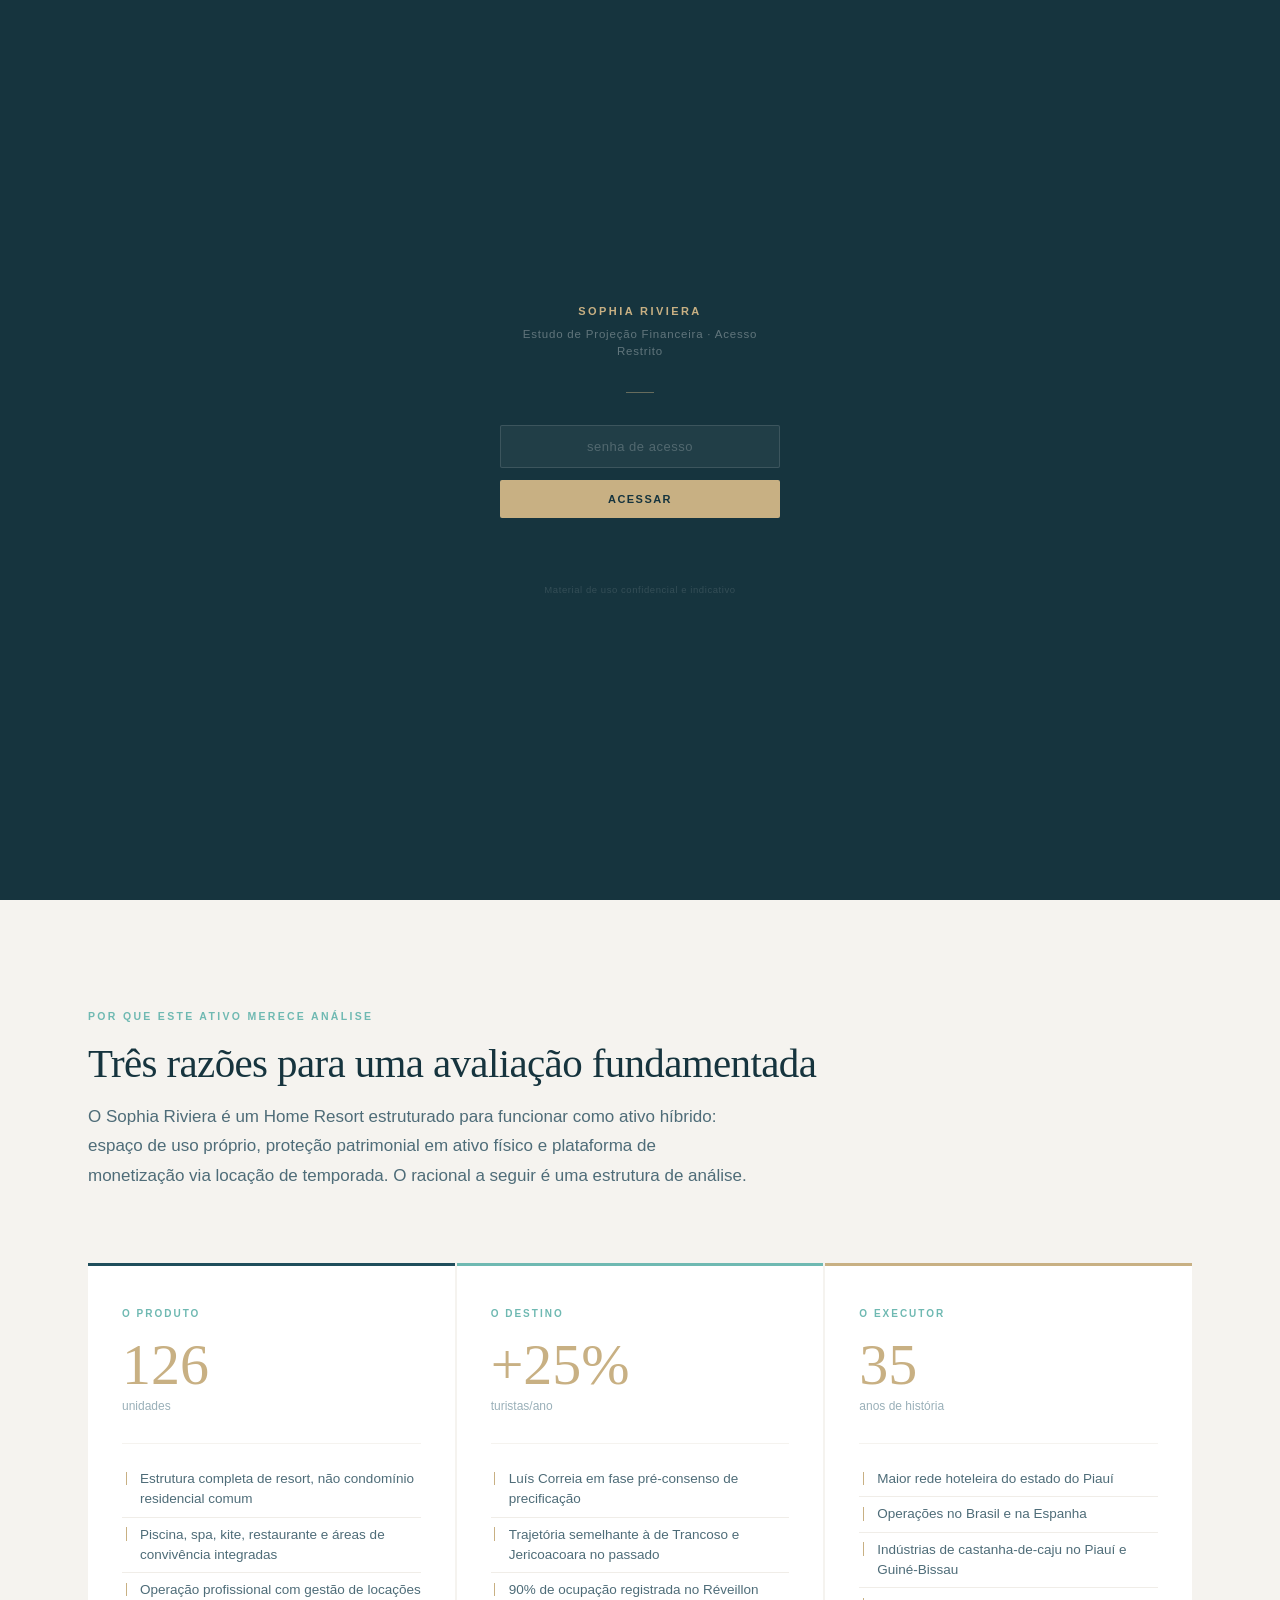
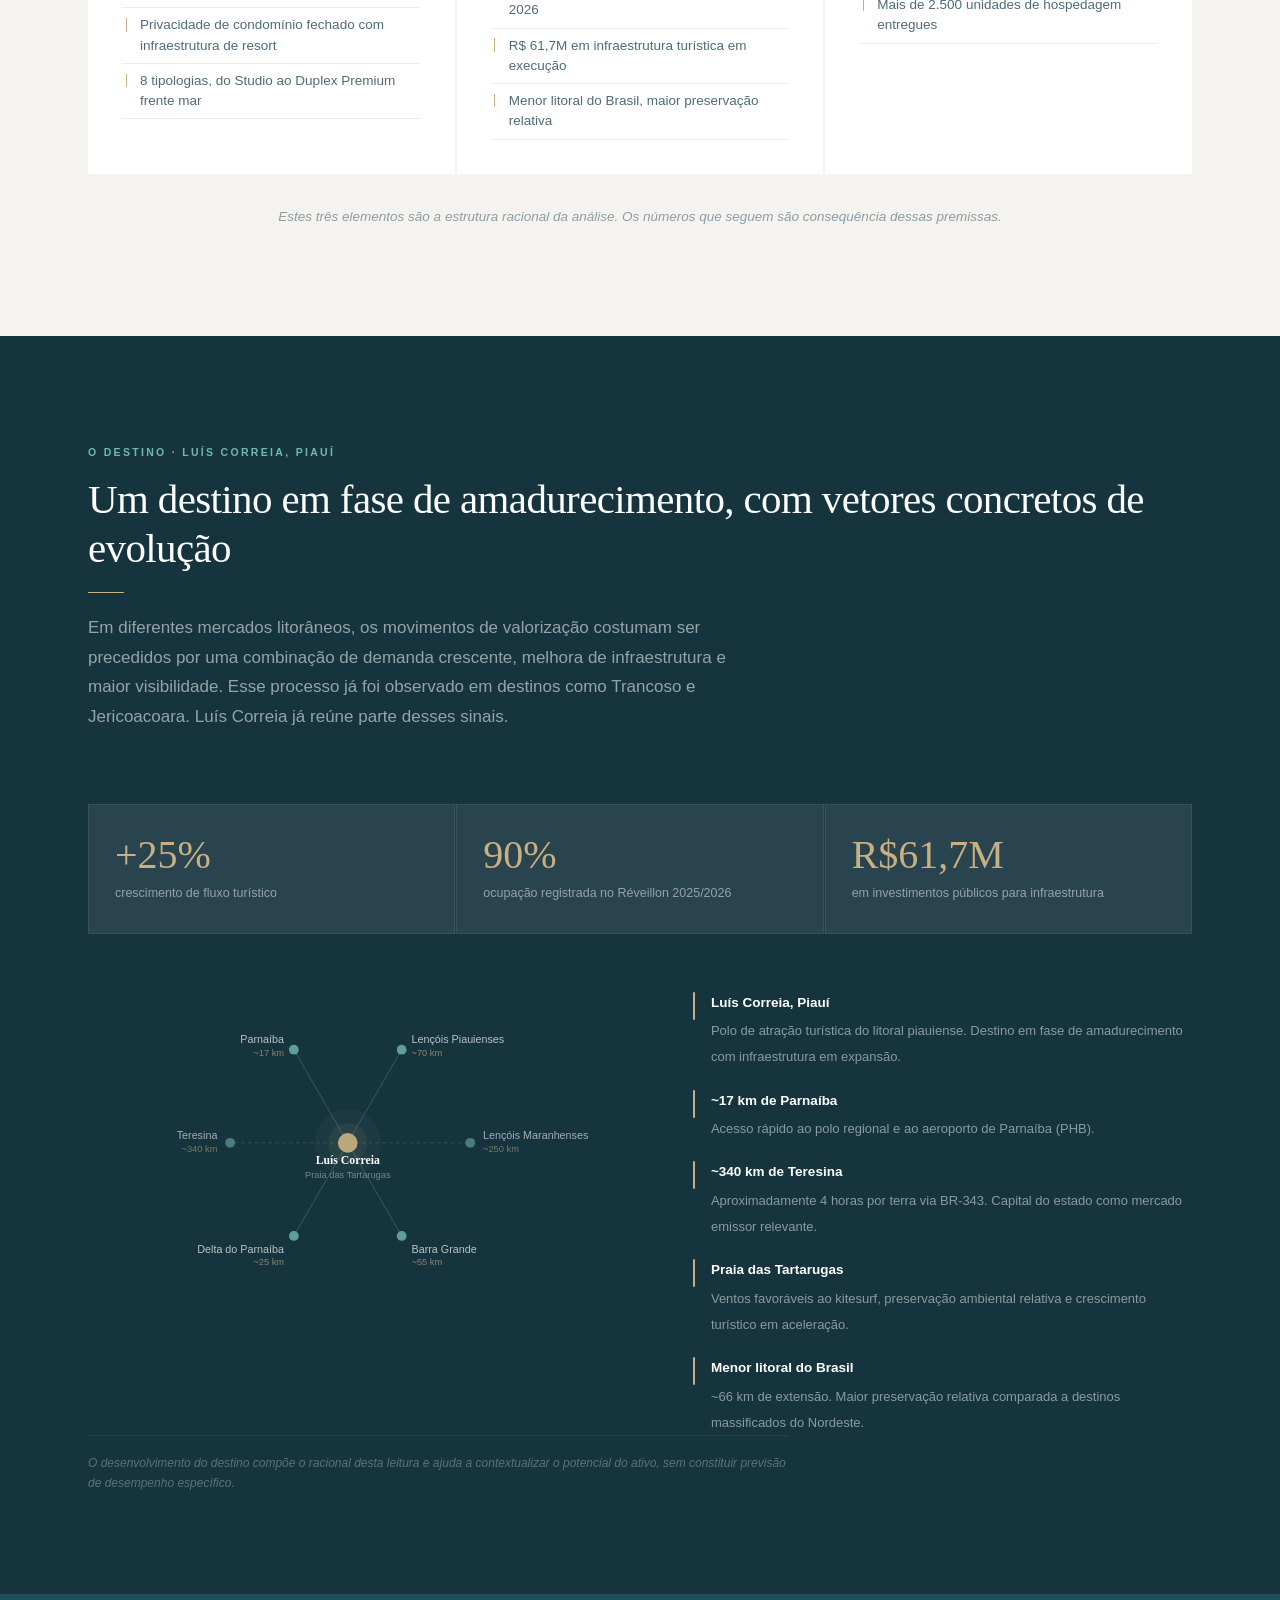
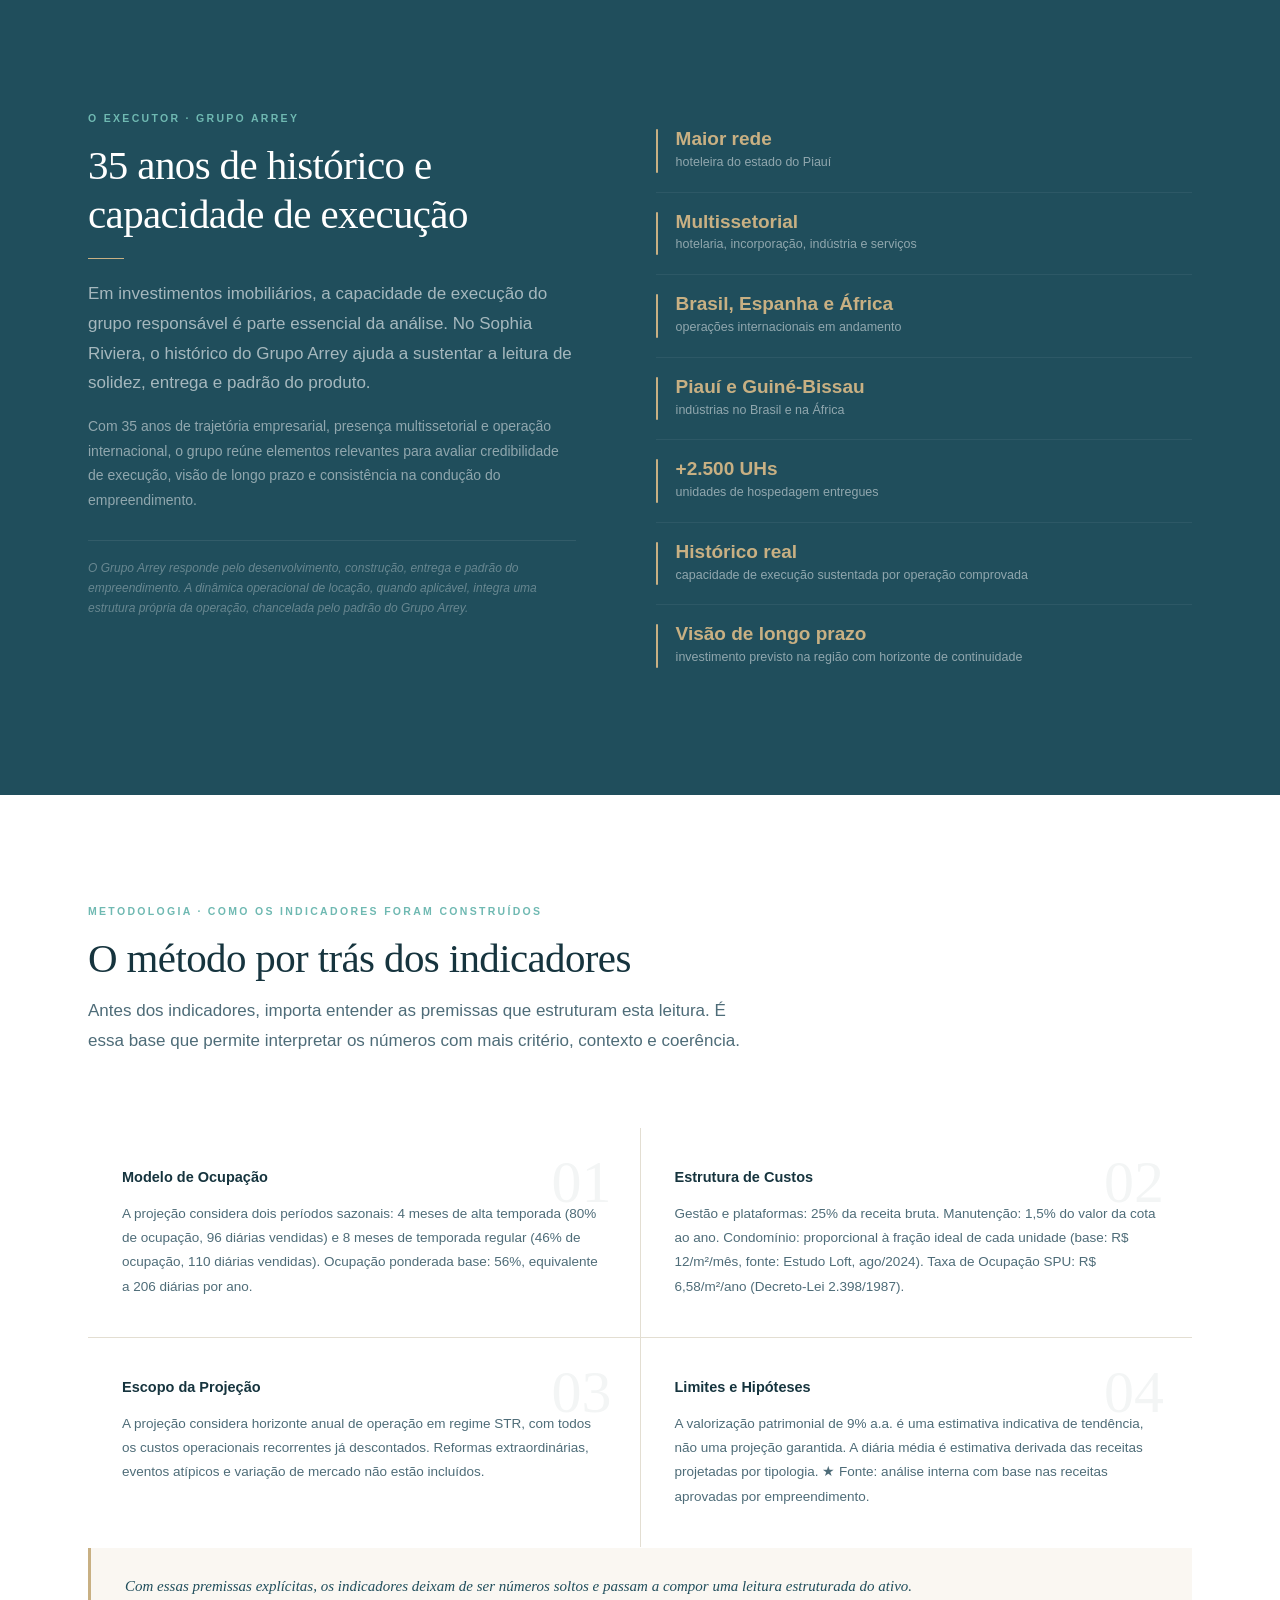
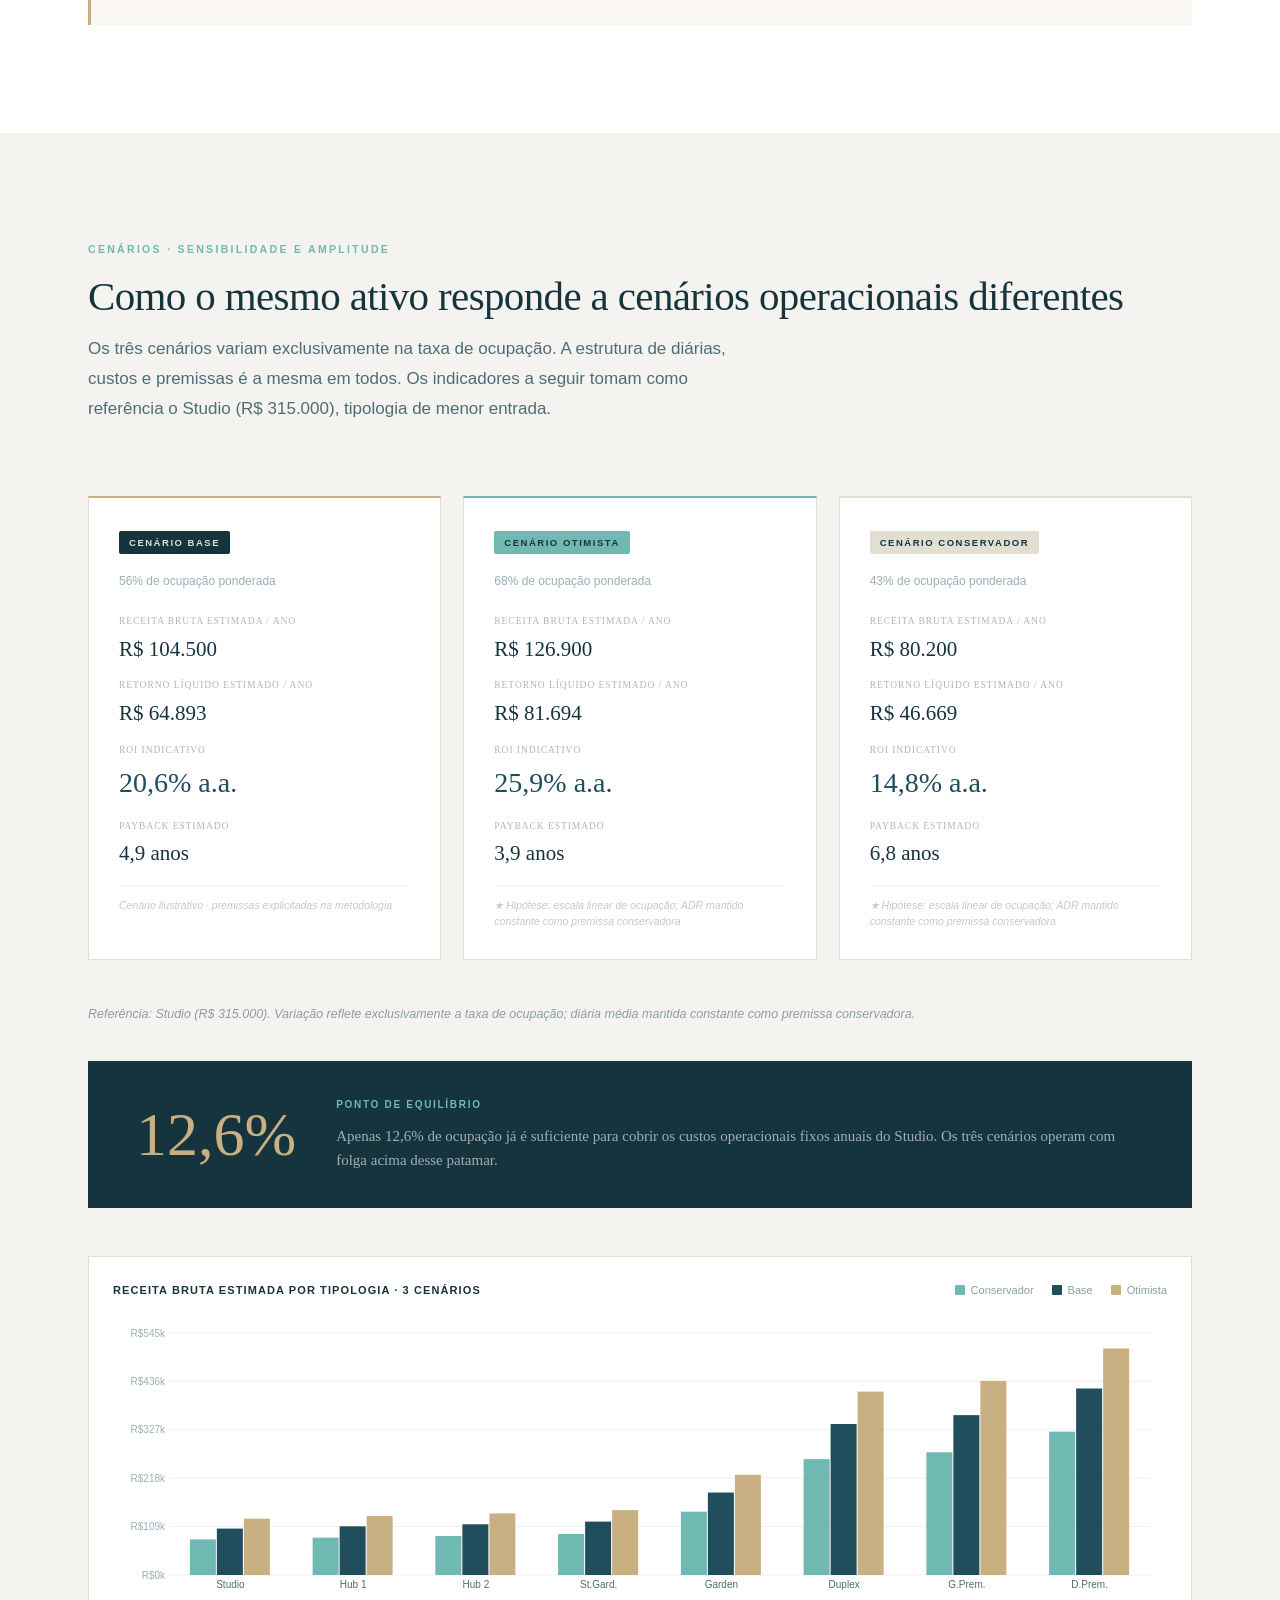
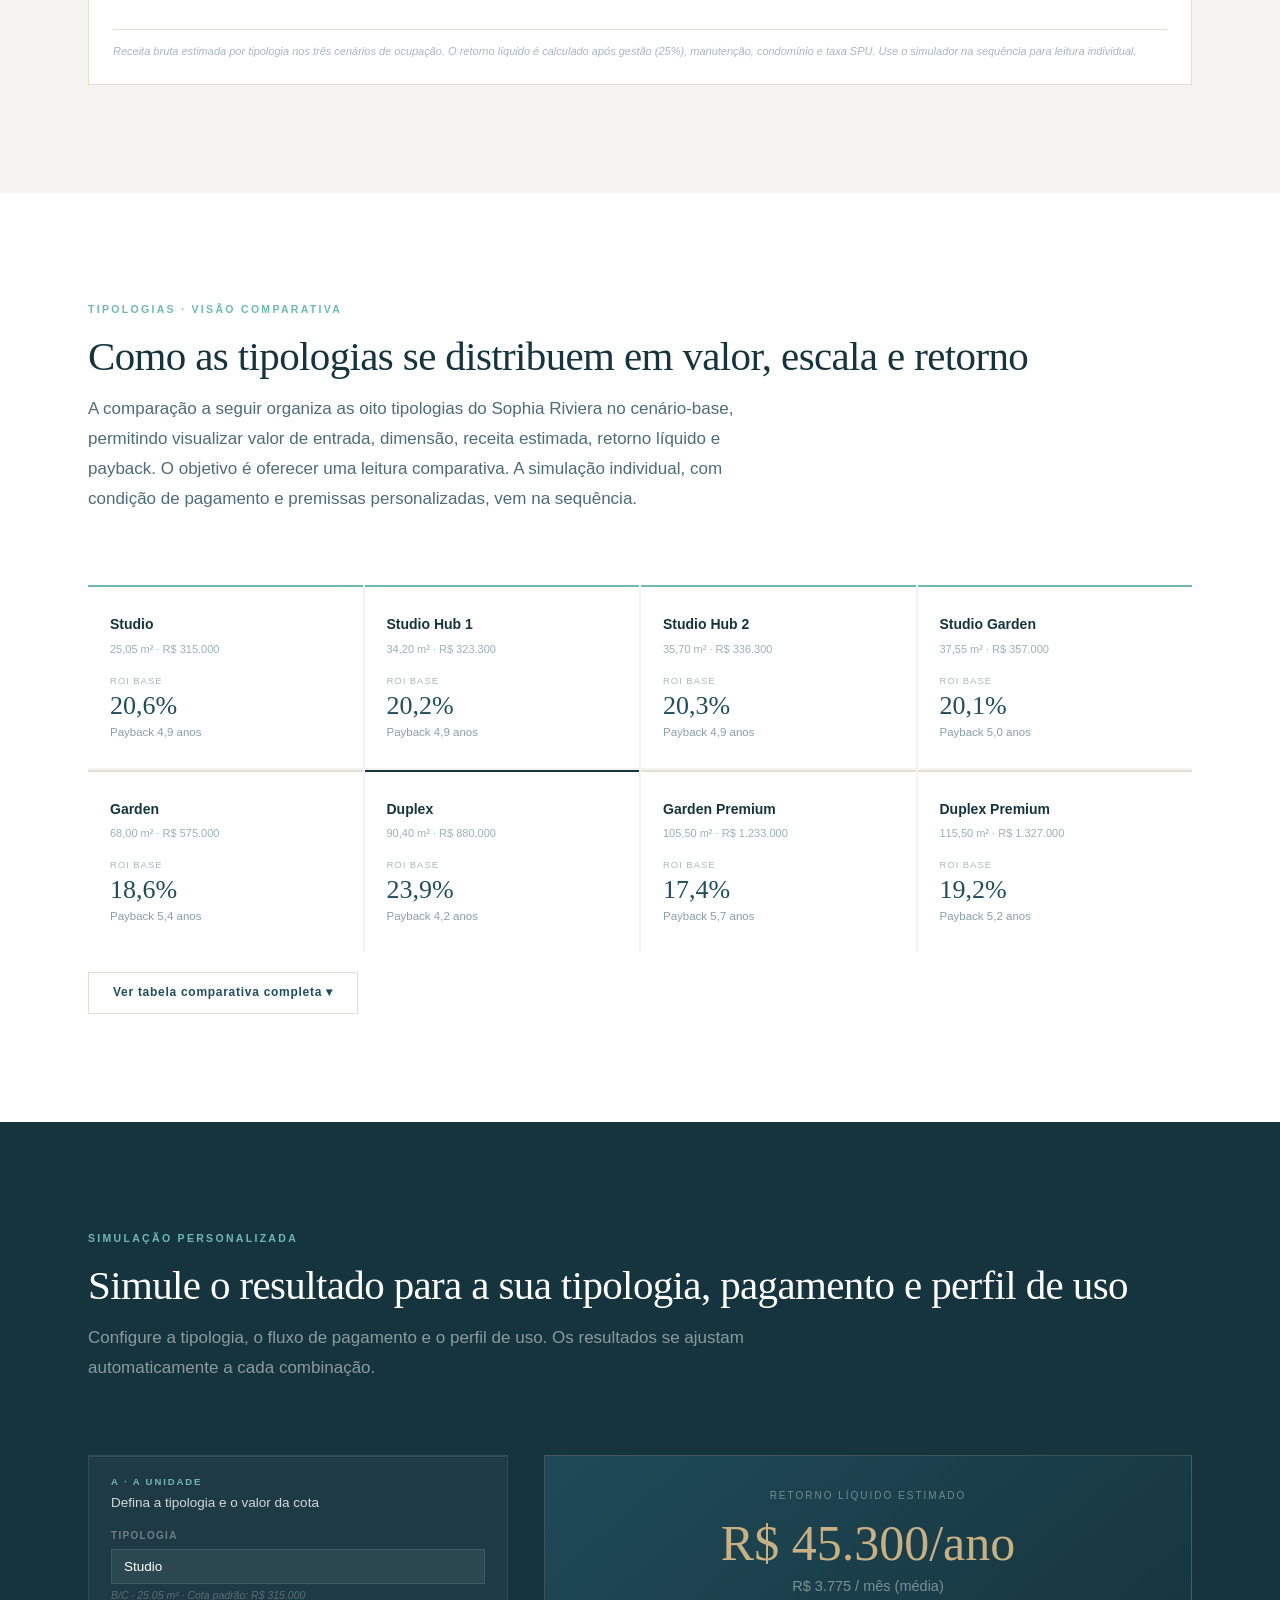
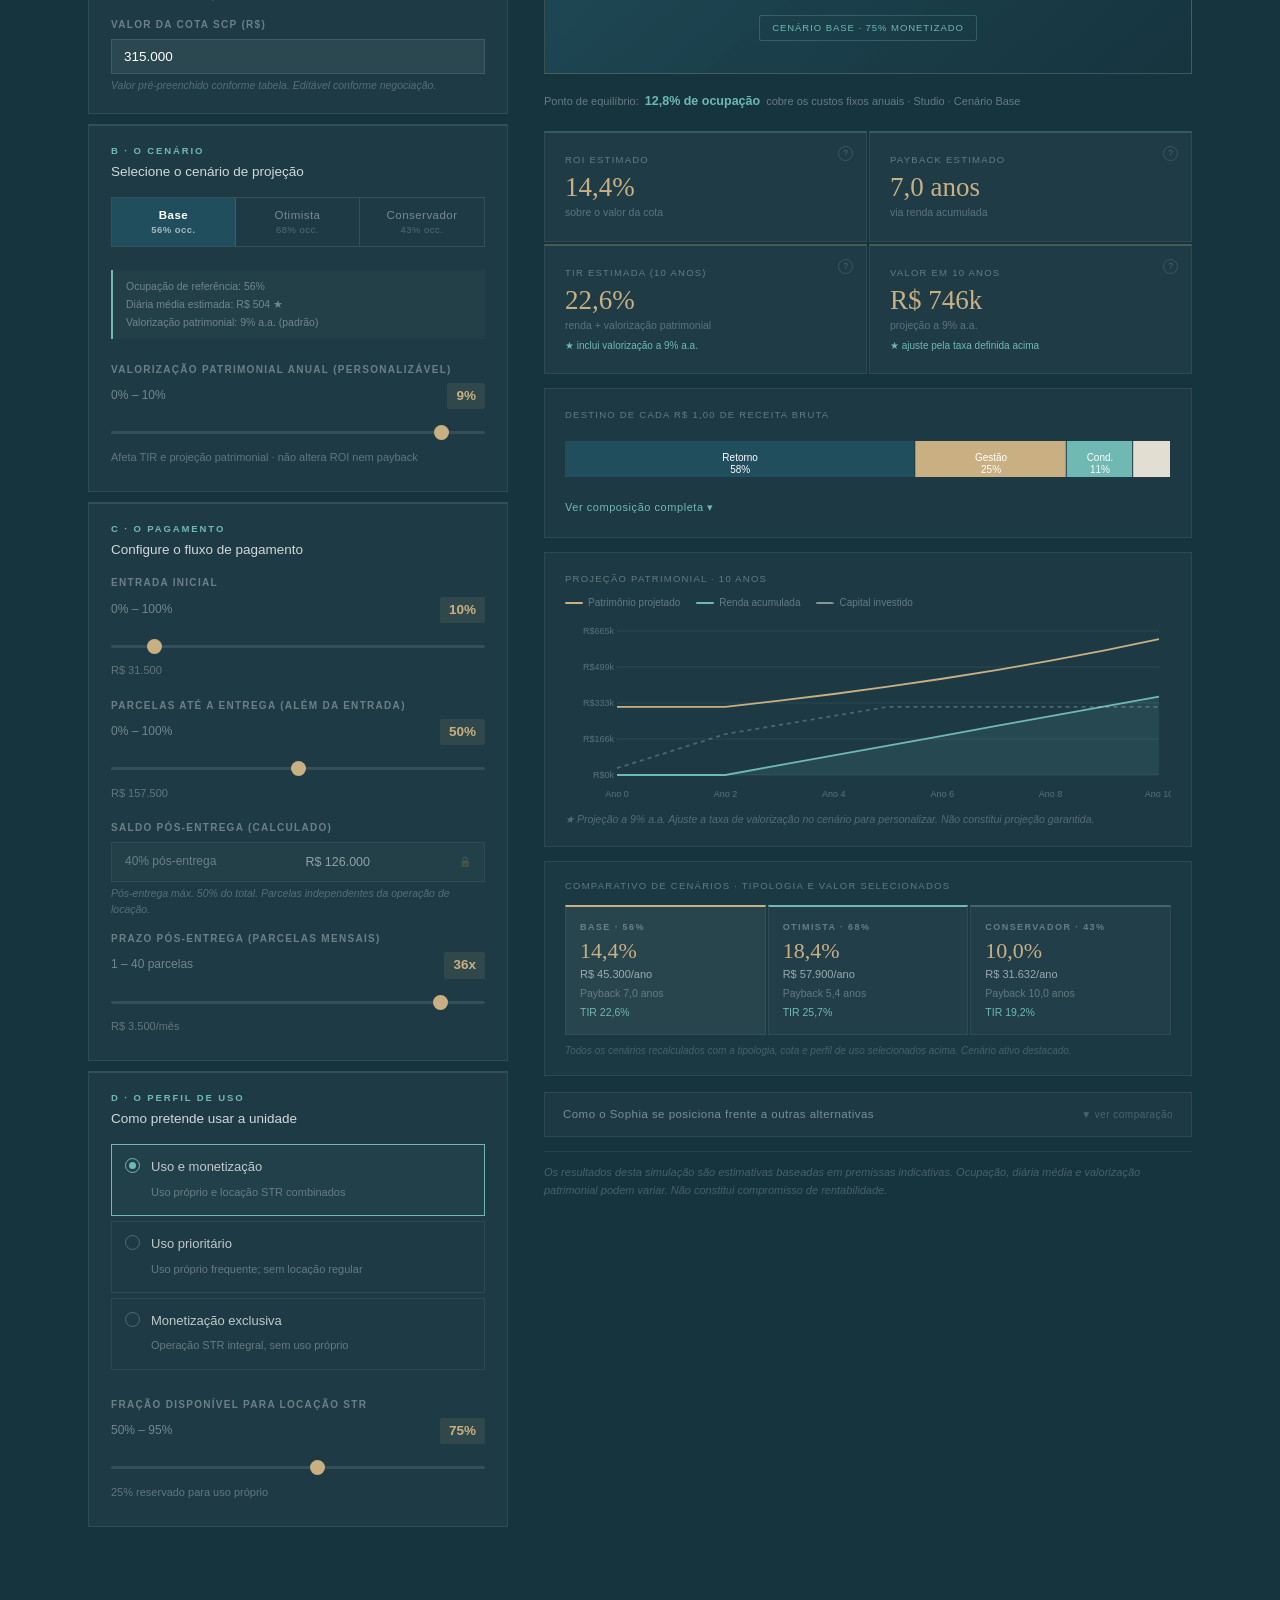
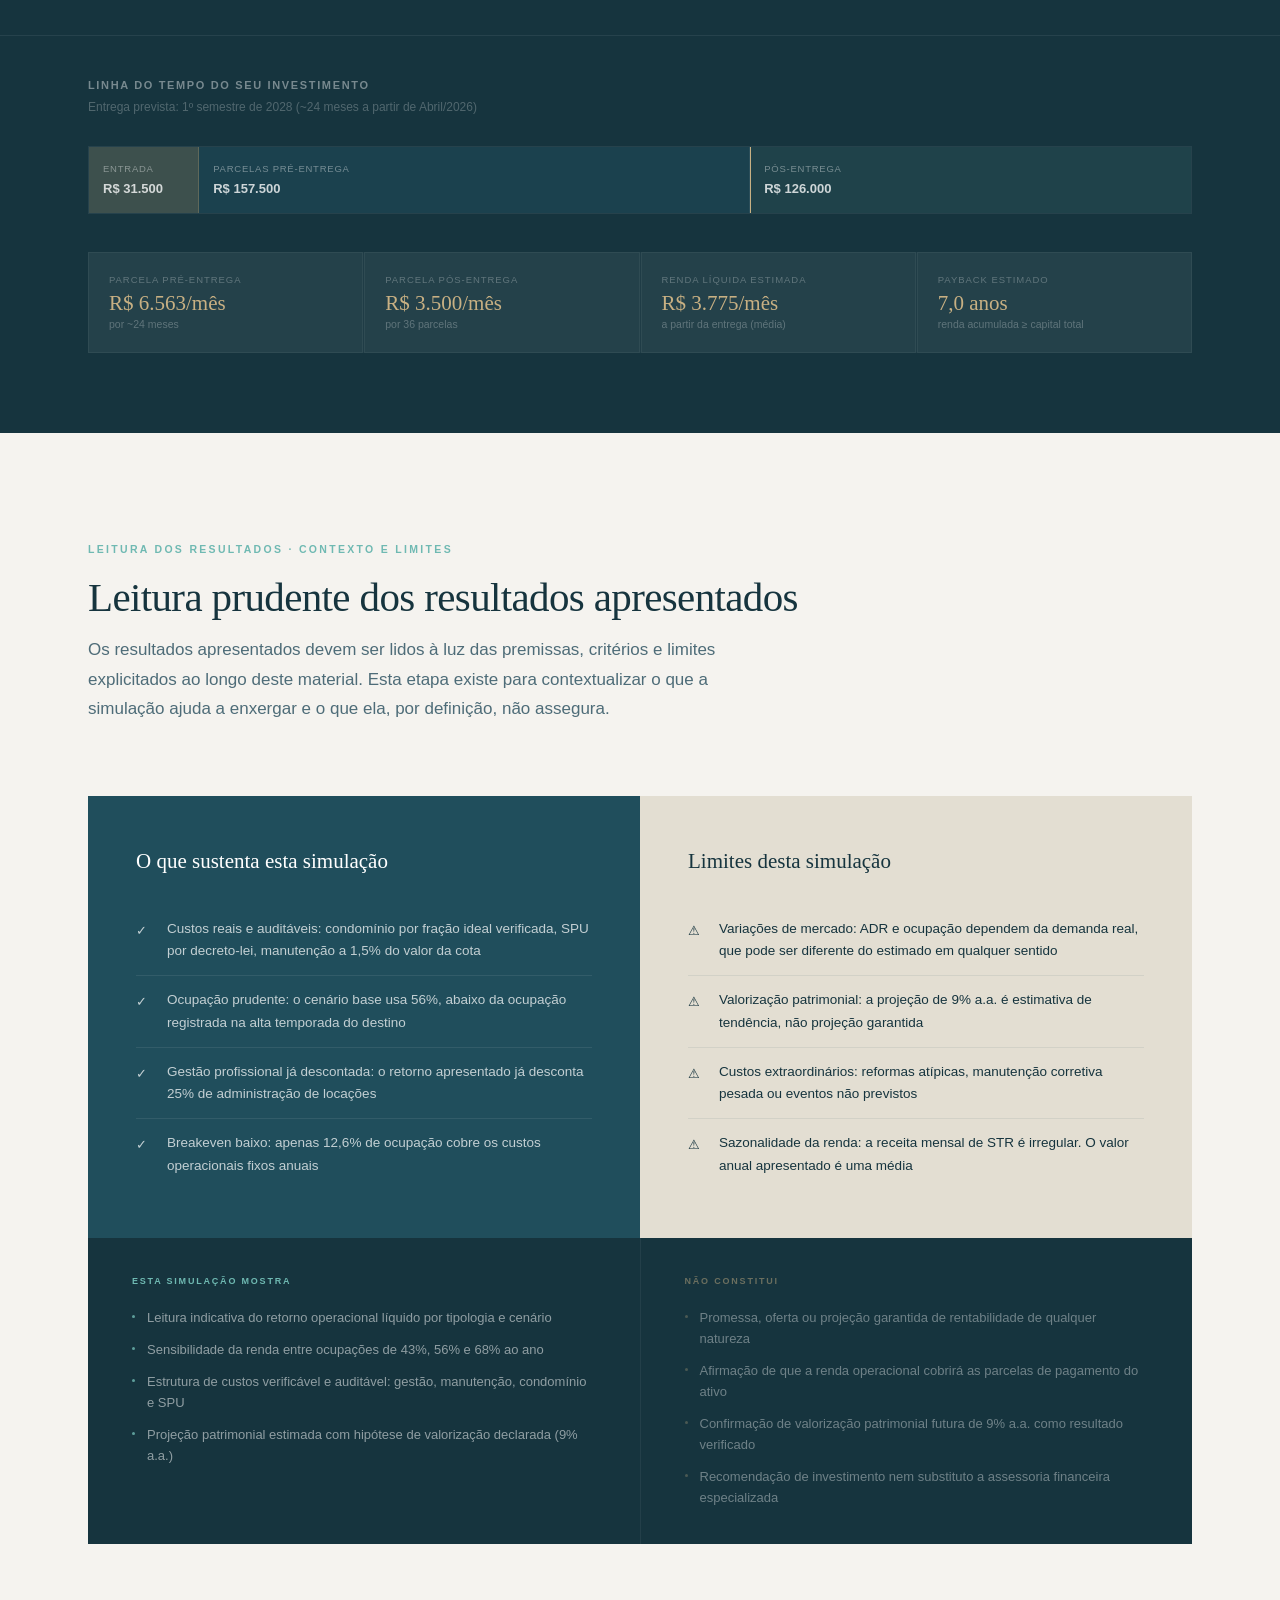
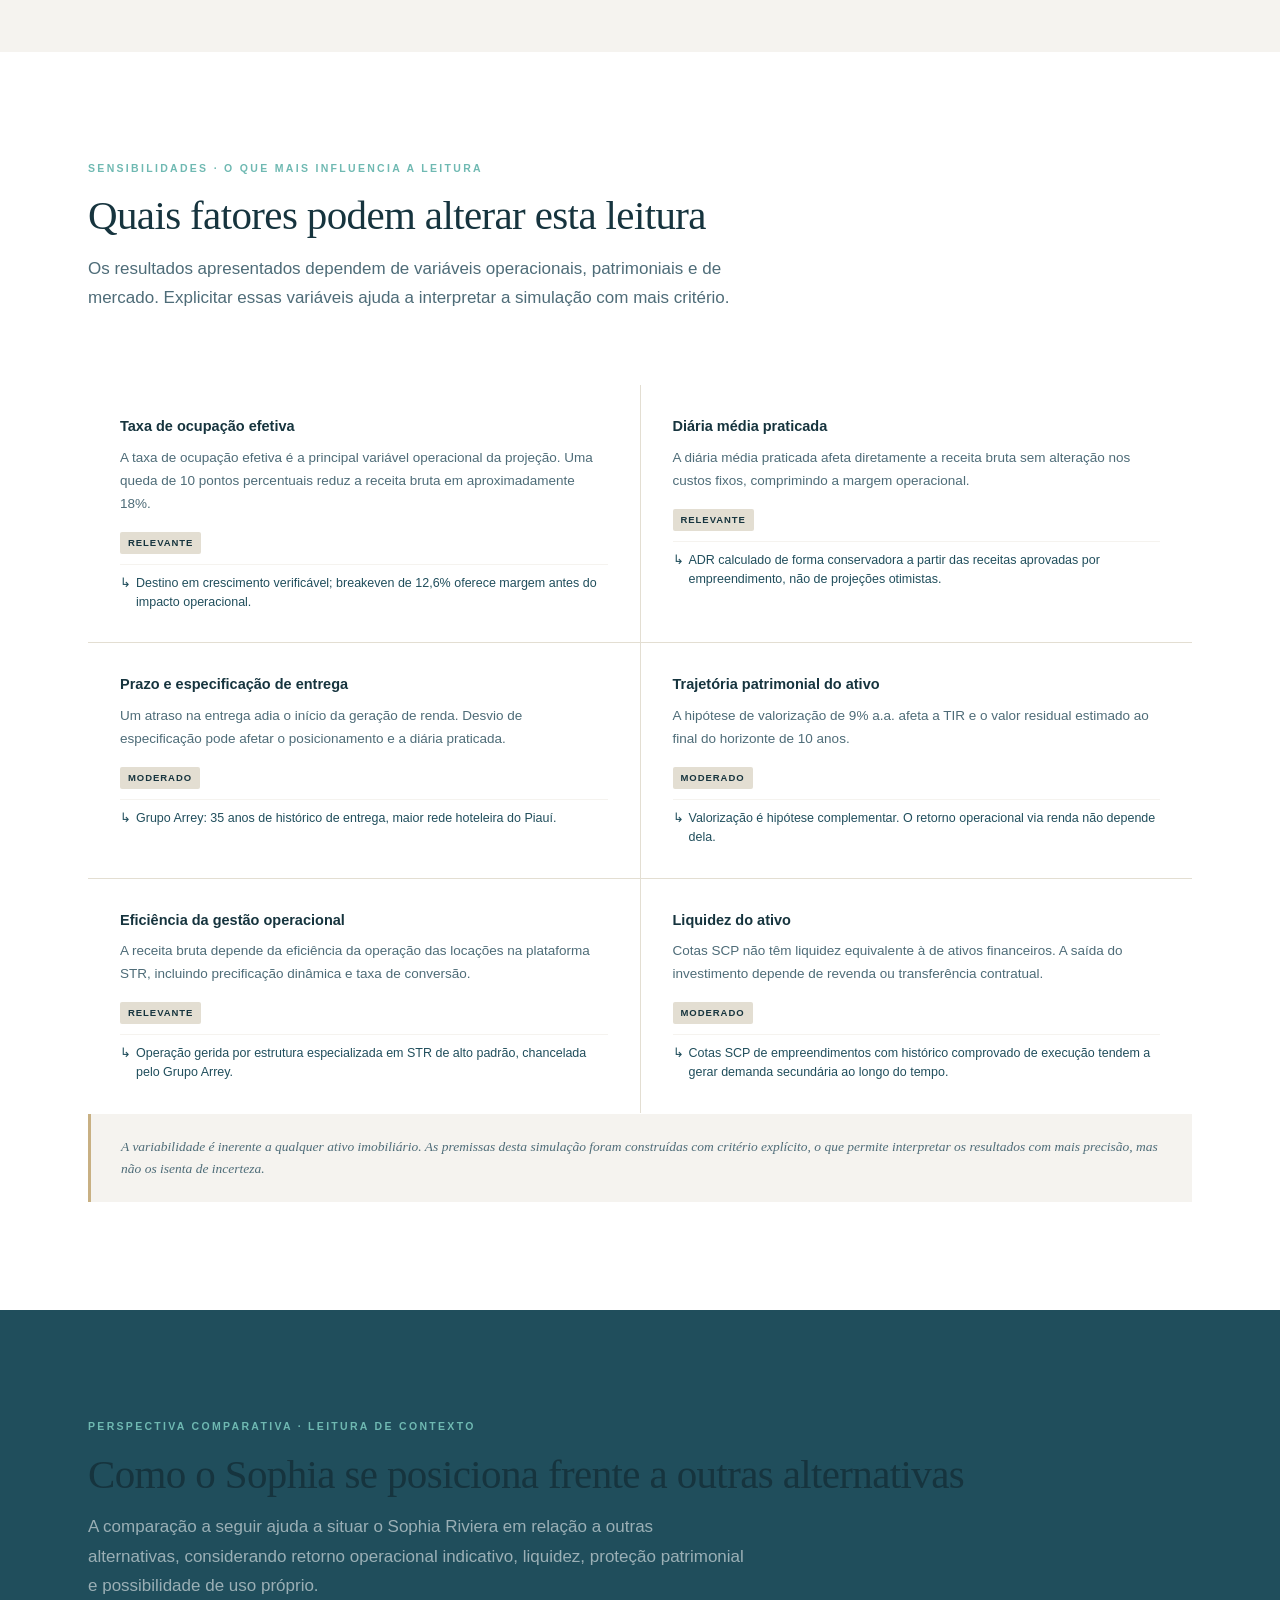
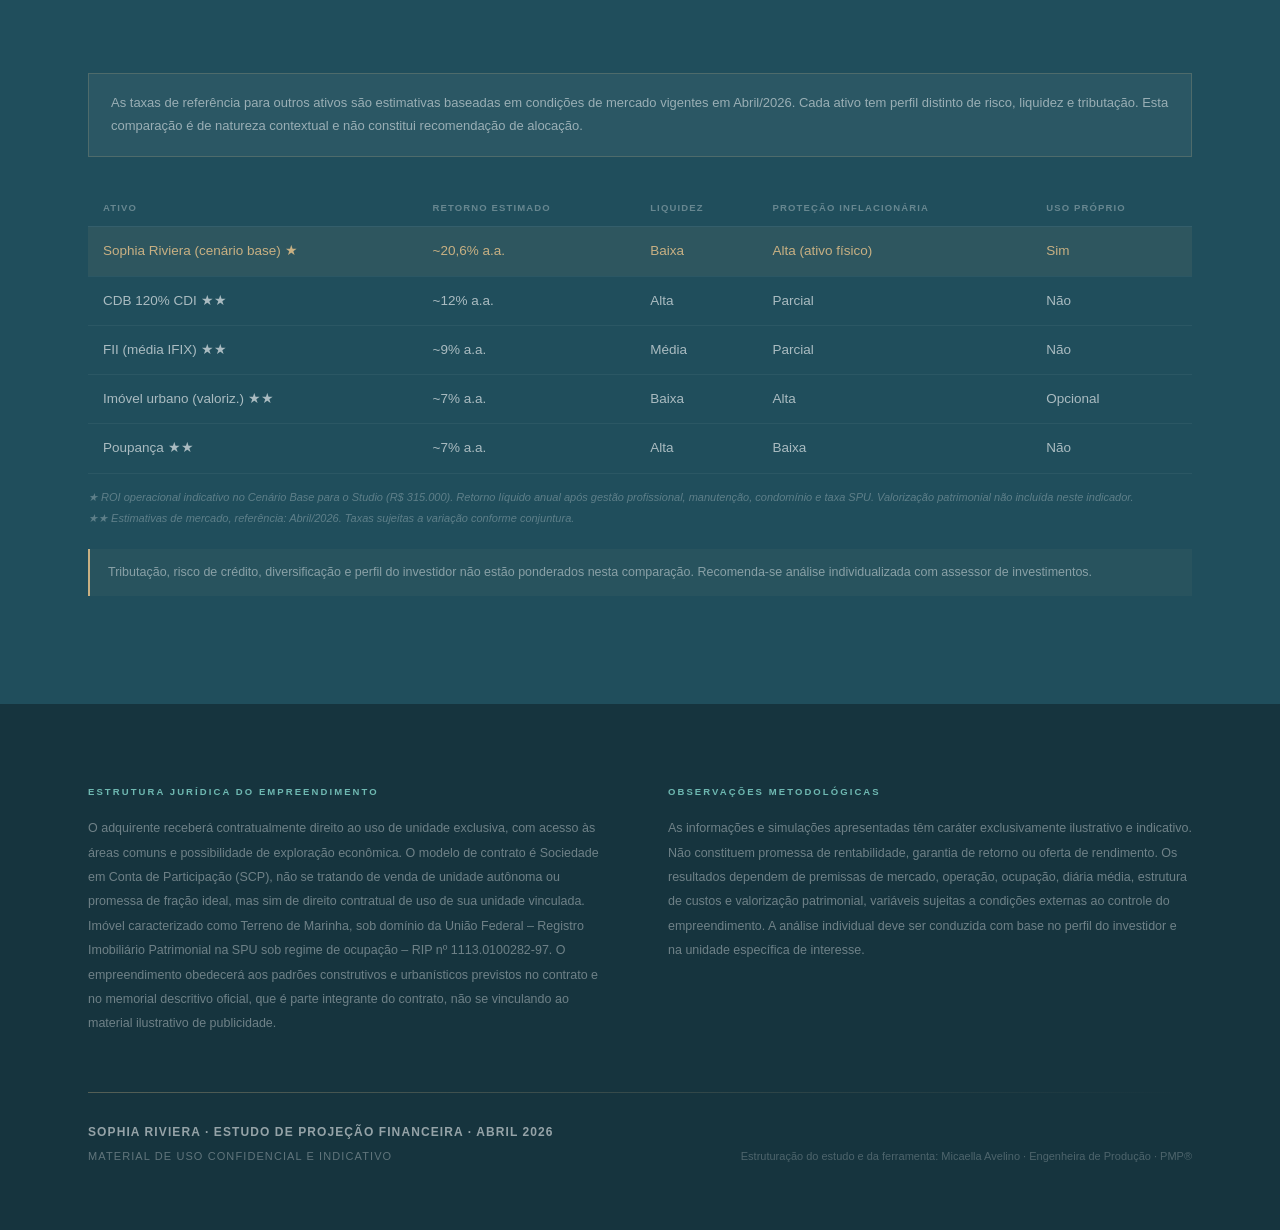
==== commit f4384c27: "Add password gate (client-side, sessionStorage)" ====
--- a/index.html
+++ b/index.html
@@ -466,8 +466,58 @@
   .stat4,.stat3{grid-template-columns:1fr}
 }
 </style>
+<style id="gate-css">
+#gate{position:fixed;inset:0;background:#16343E;z-index:99999;display:flex;align-items:center;justify-content:center}
+#gate-box{text-align:center;max-width:320px;width:90%;padding:0 20px}
+#gate-logo{font-size:11px;letter-spacing:.22em;text-transform:uppercase;color:#C8B083;font-weight:700;margin-bottom:6px}
+#gate-sub{font-size:11.5px;color:rgba(255,255,255,.32);letter-spacing:.07em;margin-bottom:32px;line-height:1.5}
+#gate-rule{width:28px;height:1px;background:#C8B083;margin:0 auto 32px;opacity:.45}
+#gate-input{width:100%;background:rgba(255,255,255,.05);border:1px solid rgba(255,255,255,.12);border-radius:2px;padding:13px 16px;color:#fff;font-size:13px;letter-spacing:.06em;outline:none;box-sizing:border-box;text-align:center;transition:border-color .2s}
+#gate-input:focus{border-color:rgba(200,176,131,.5)}
+#gate-input::placeholder{color:rgba(255,255,255,.22);letter-spacing:.04em}
+#gate-btn{margin-top:12px;width:100%;background:#C8B083;color:#16343E;border:none;padding:13px;font-size:11px;font-weight:700;letter-spacing:.13em;text-transform:uppercase;cursor:pointer;border-radius:2px;transition:opacity .2s}
+#gate-btn:hover{opacity:.85}
+#gate-err{margin-top:11px;font-size:11px;color:rgba(200,176,131,.65);letter-spacing:.05em;min-height:15px}
+#gate-foot{margin-top:38px;font-size:9.5px;color:rgba(255,255,255,.13);letter-spacing:.06em}
+</style>
 </head>
 <body>
+<div id="gate">
+  <div id="gate-box">
+    <div id="gate-logo">Sophia Riviera</div>
+    <div id="gate-sub">Estudo de Projeção Financeira · Acesso Restrito</div>
+    <div id="gate-rule"></div>
+    <input type="password" id="gate-input" placeholder="senha de acesso" autocomplete="current-password">
+    <button id="gate-btn" onclick="gateCheck()">Acessar</button>
+    <div id="gate-err"></div>
+    <div id="gate-foot">Material de uso confidencial e indicativo</div>
+  </div>
+</div>
+<script>
+(function(){
+  if(sessionStorage.getItem('sr_auth')==='1'){
+    var g=document.getElementById('gate');
+    if(g)g.style.display='none';
+  }
+})();
+function gateCheck(){
+  var v=document.getElementById('gate-input').value;
+  if(v==='sophiariviera28'){
+    sessionStorage.setItem('sr_auth','1');
+    document.getElementById('gate').style.display='none';
+  } else {
+    document.getElementById('gate-err').textContent='Senha incorreta. Tente novamente.';
+    document.getElementById('gate-input').value='';
+    document.getElementById('gate-input').focus();
+  }
+}
+document.addEventListener('keydown',function(e){
+  if(e.key==='Enter'){
+    var g=document.getElementById('gate');
+    if(g&&g.style.display!=='none')gateCheck();
+  }
+});
+</script>
 
 <!-- NAV -->
 <nav id="nav">
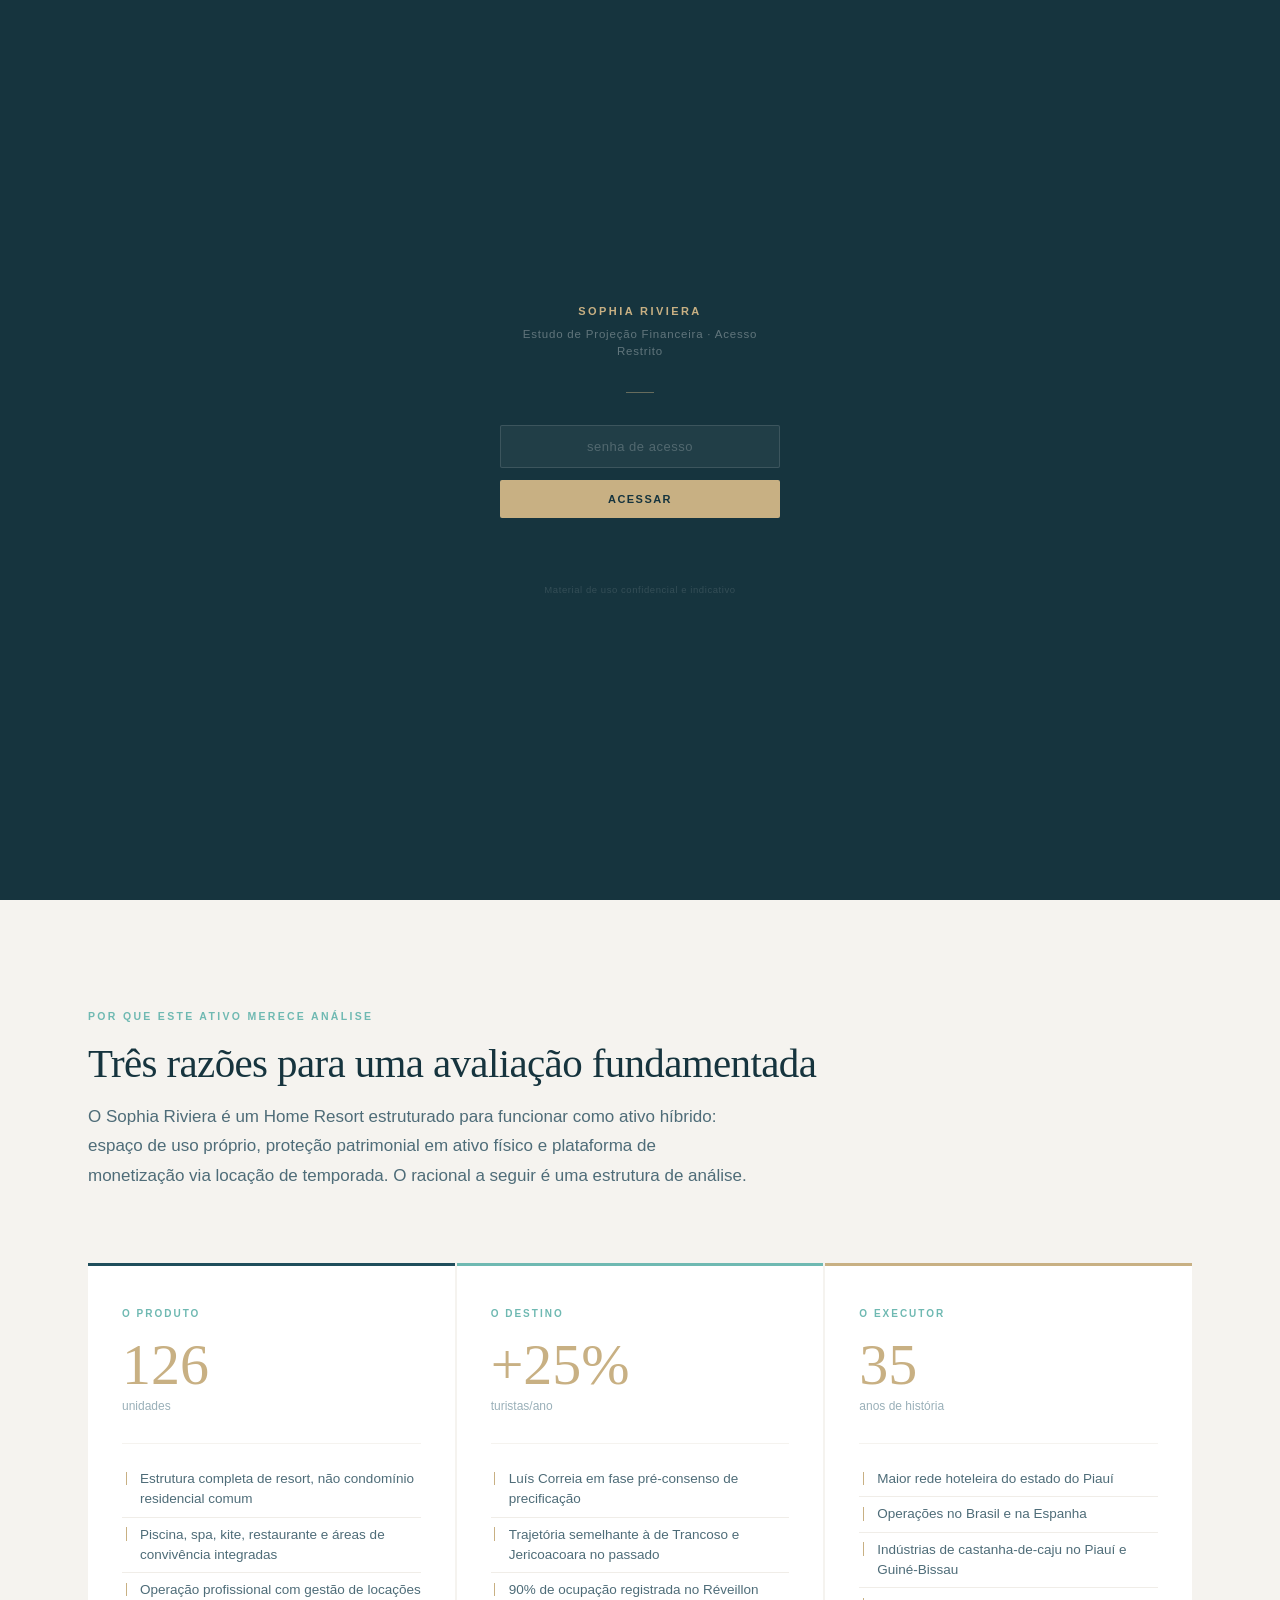
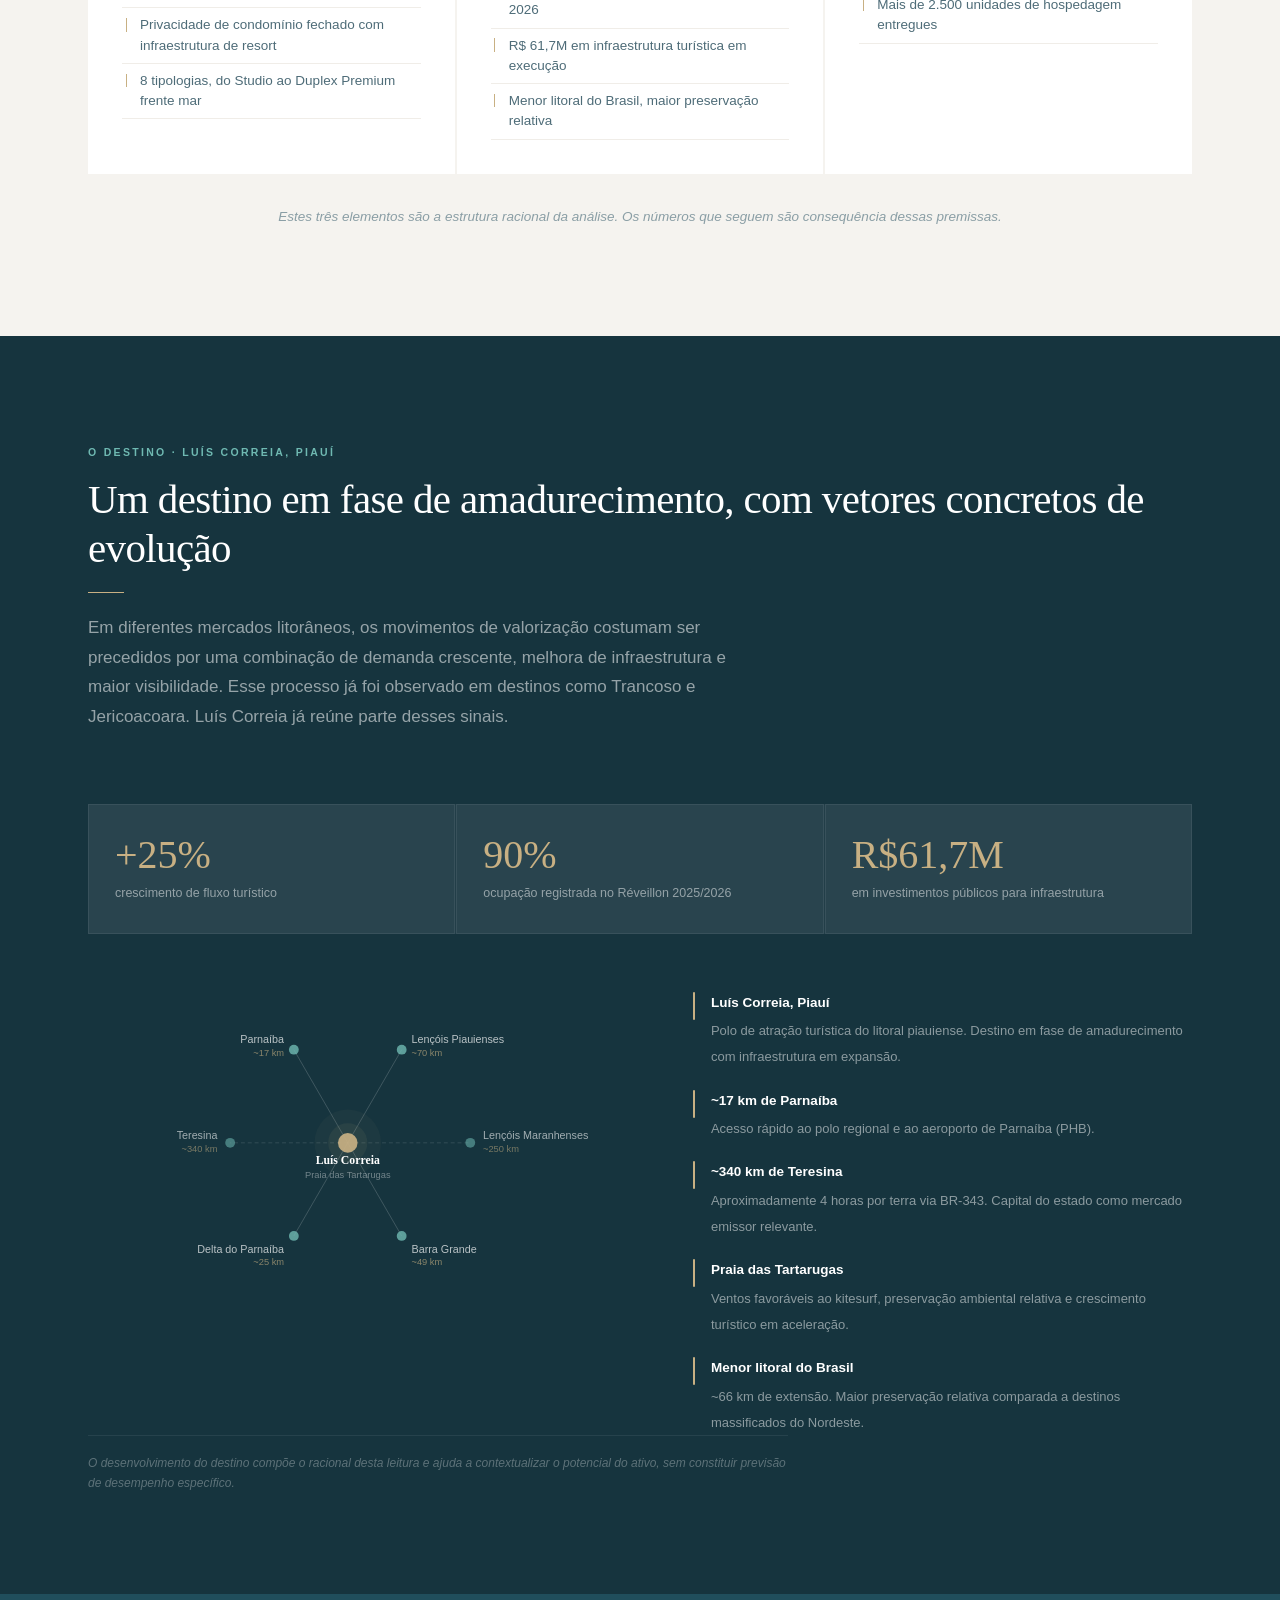
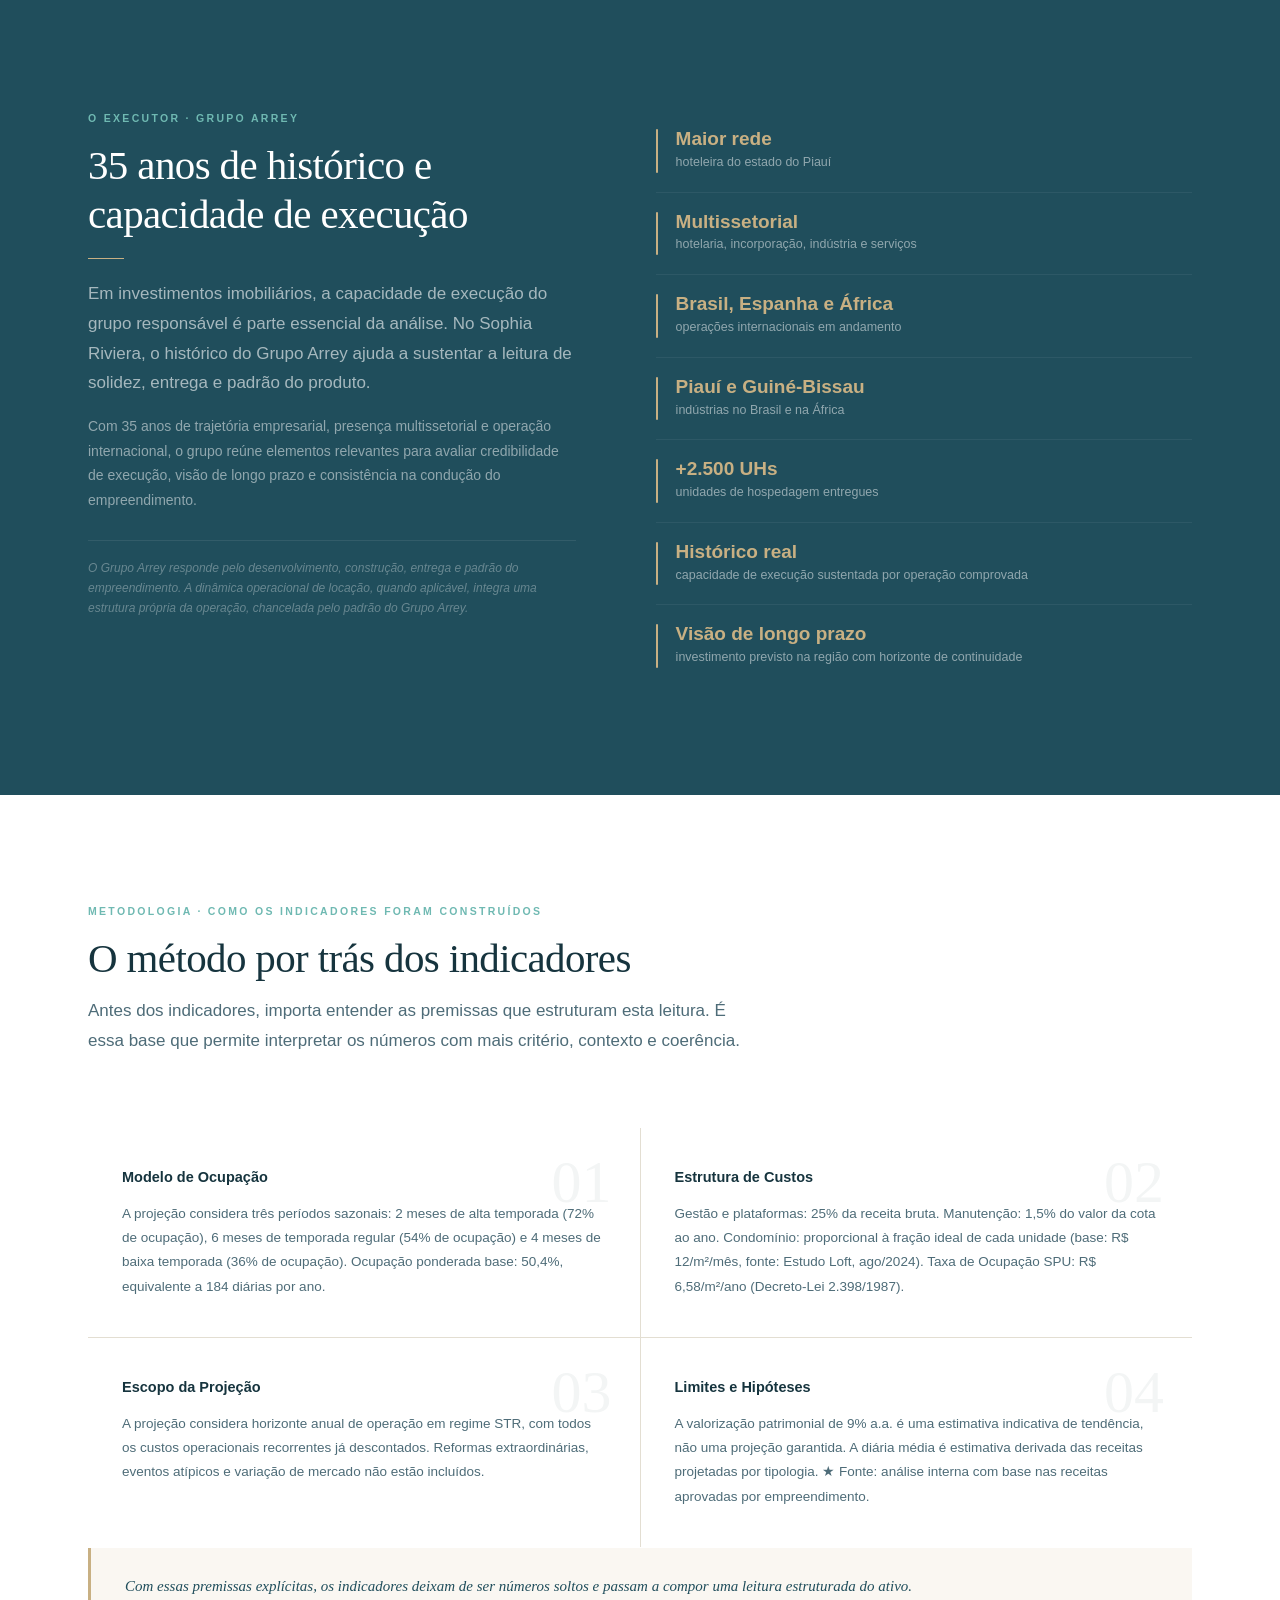
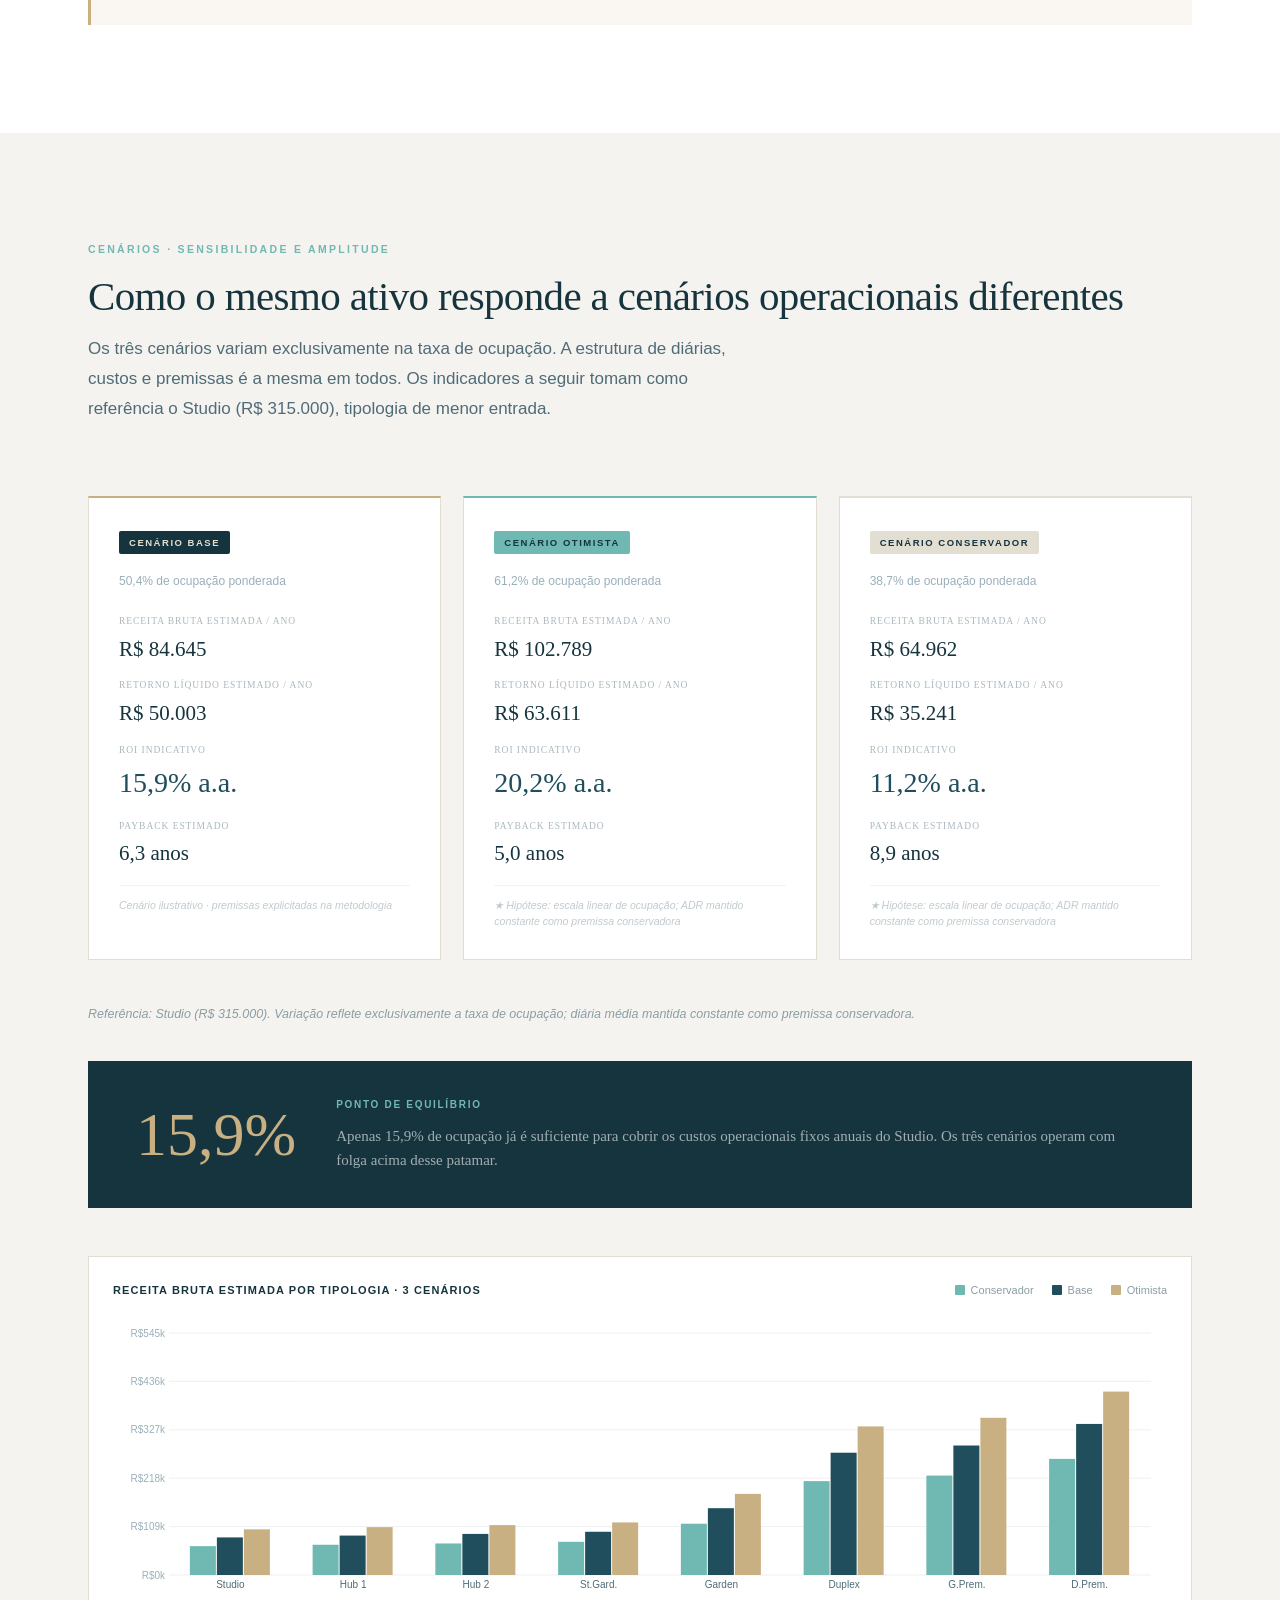
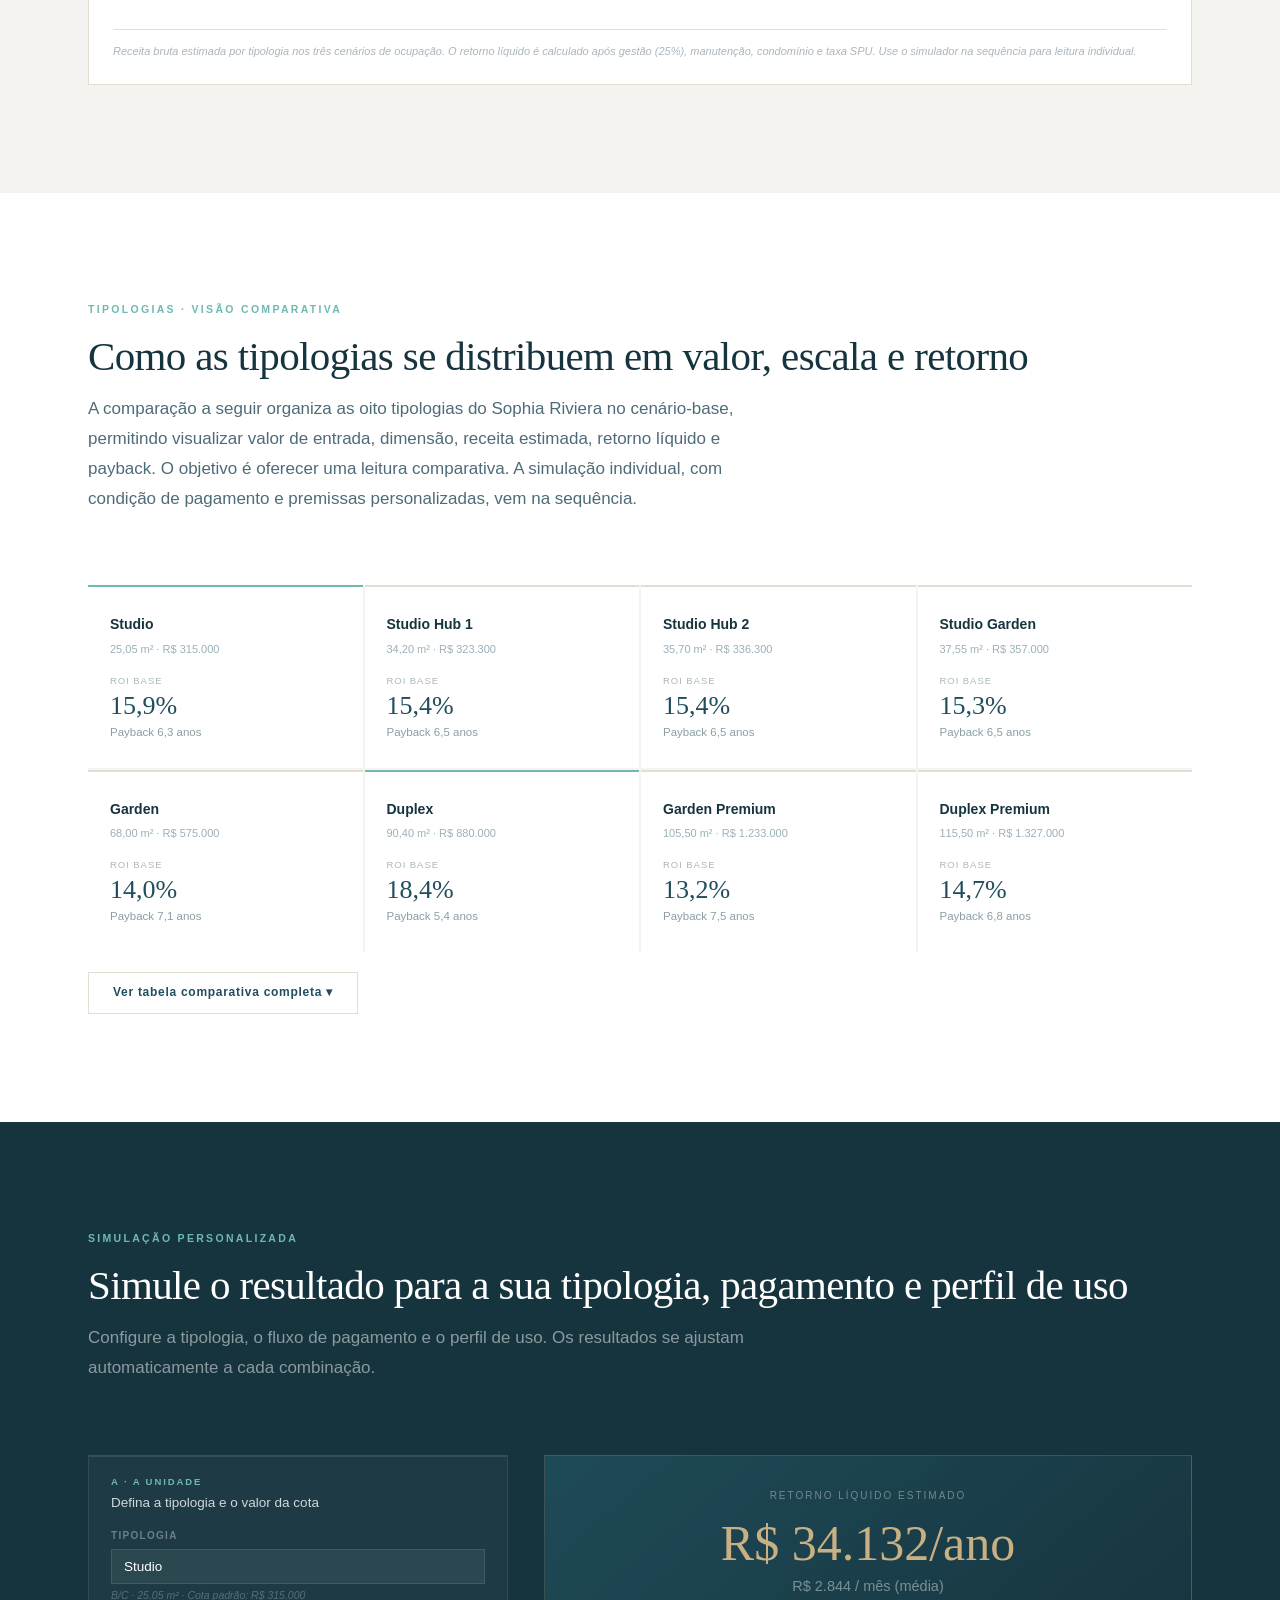
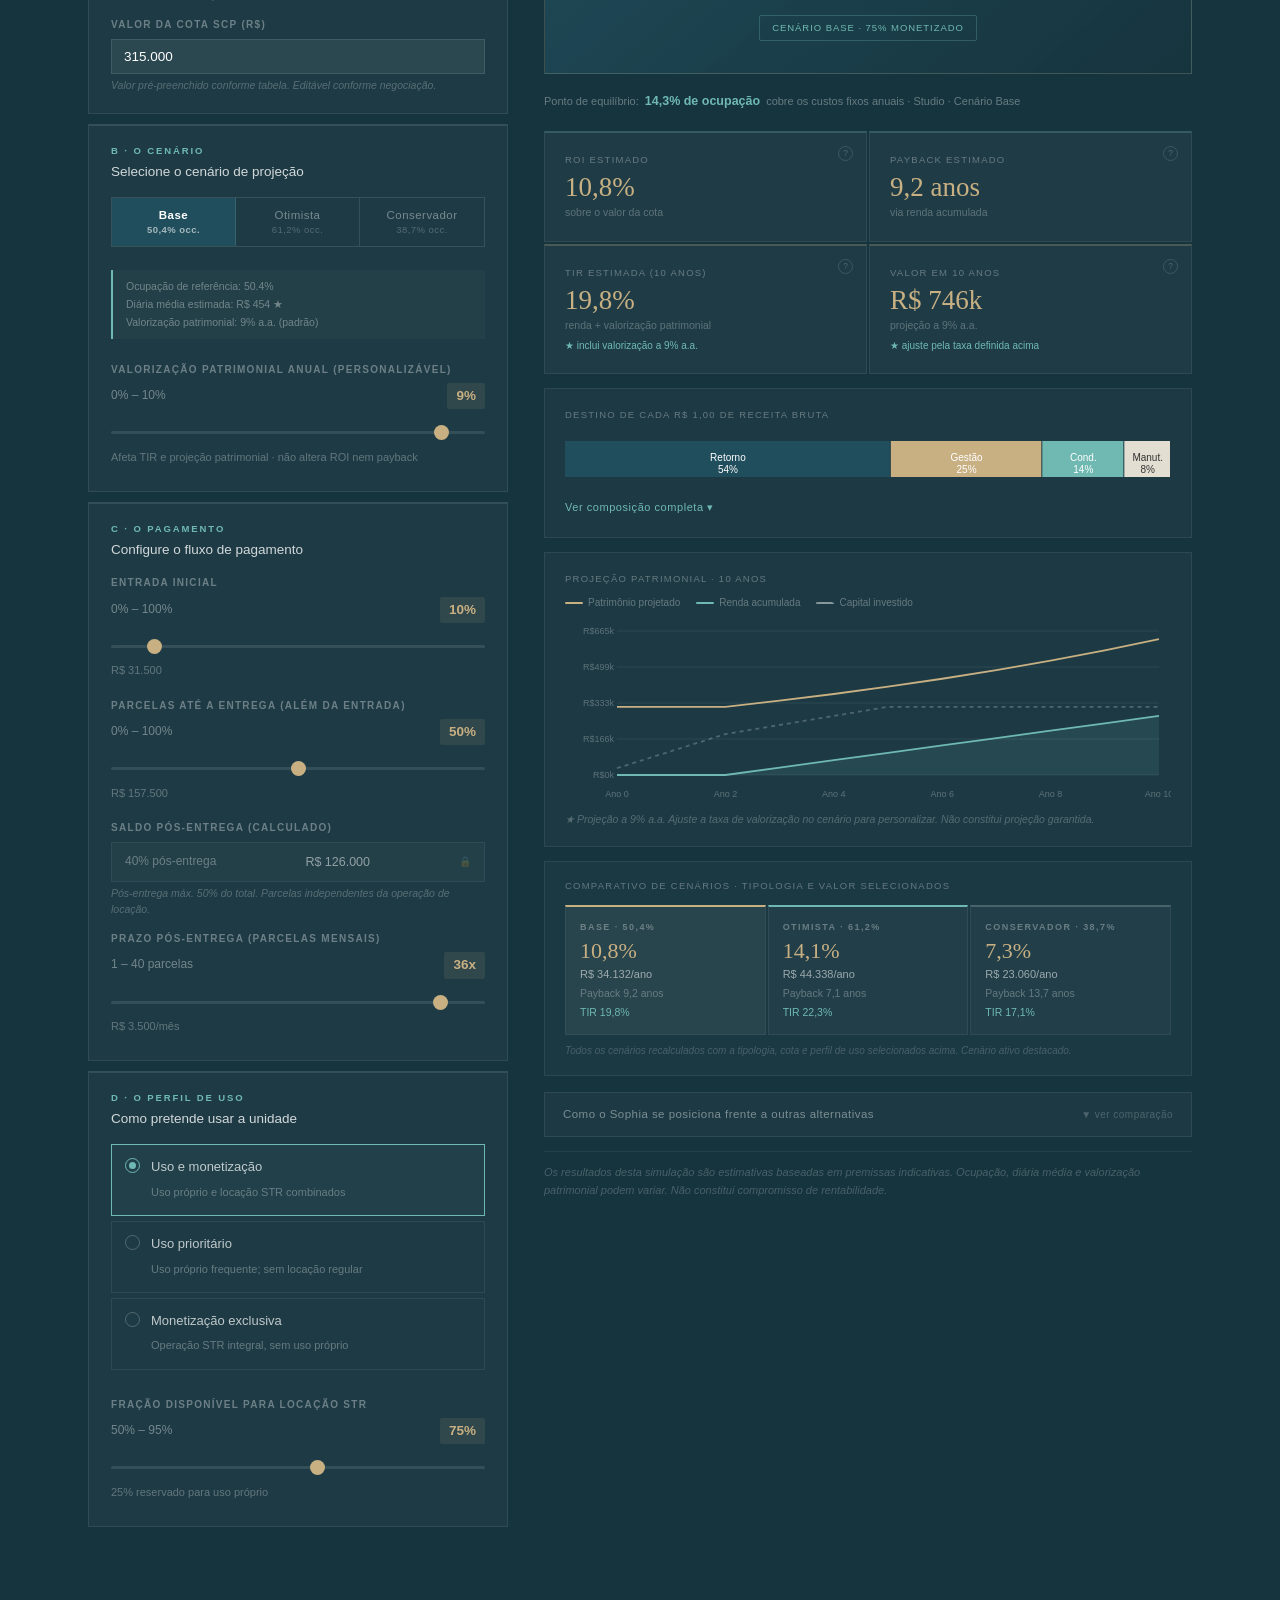
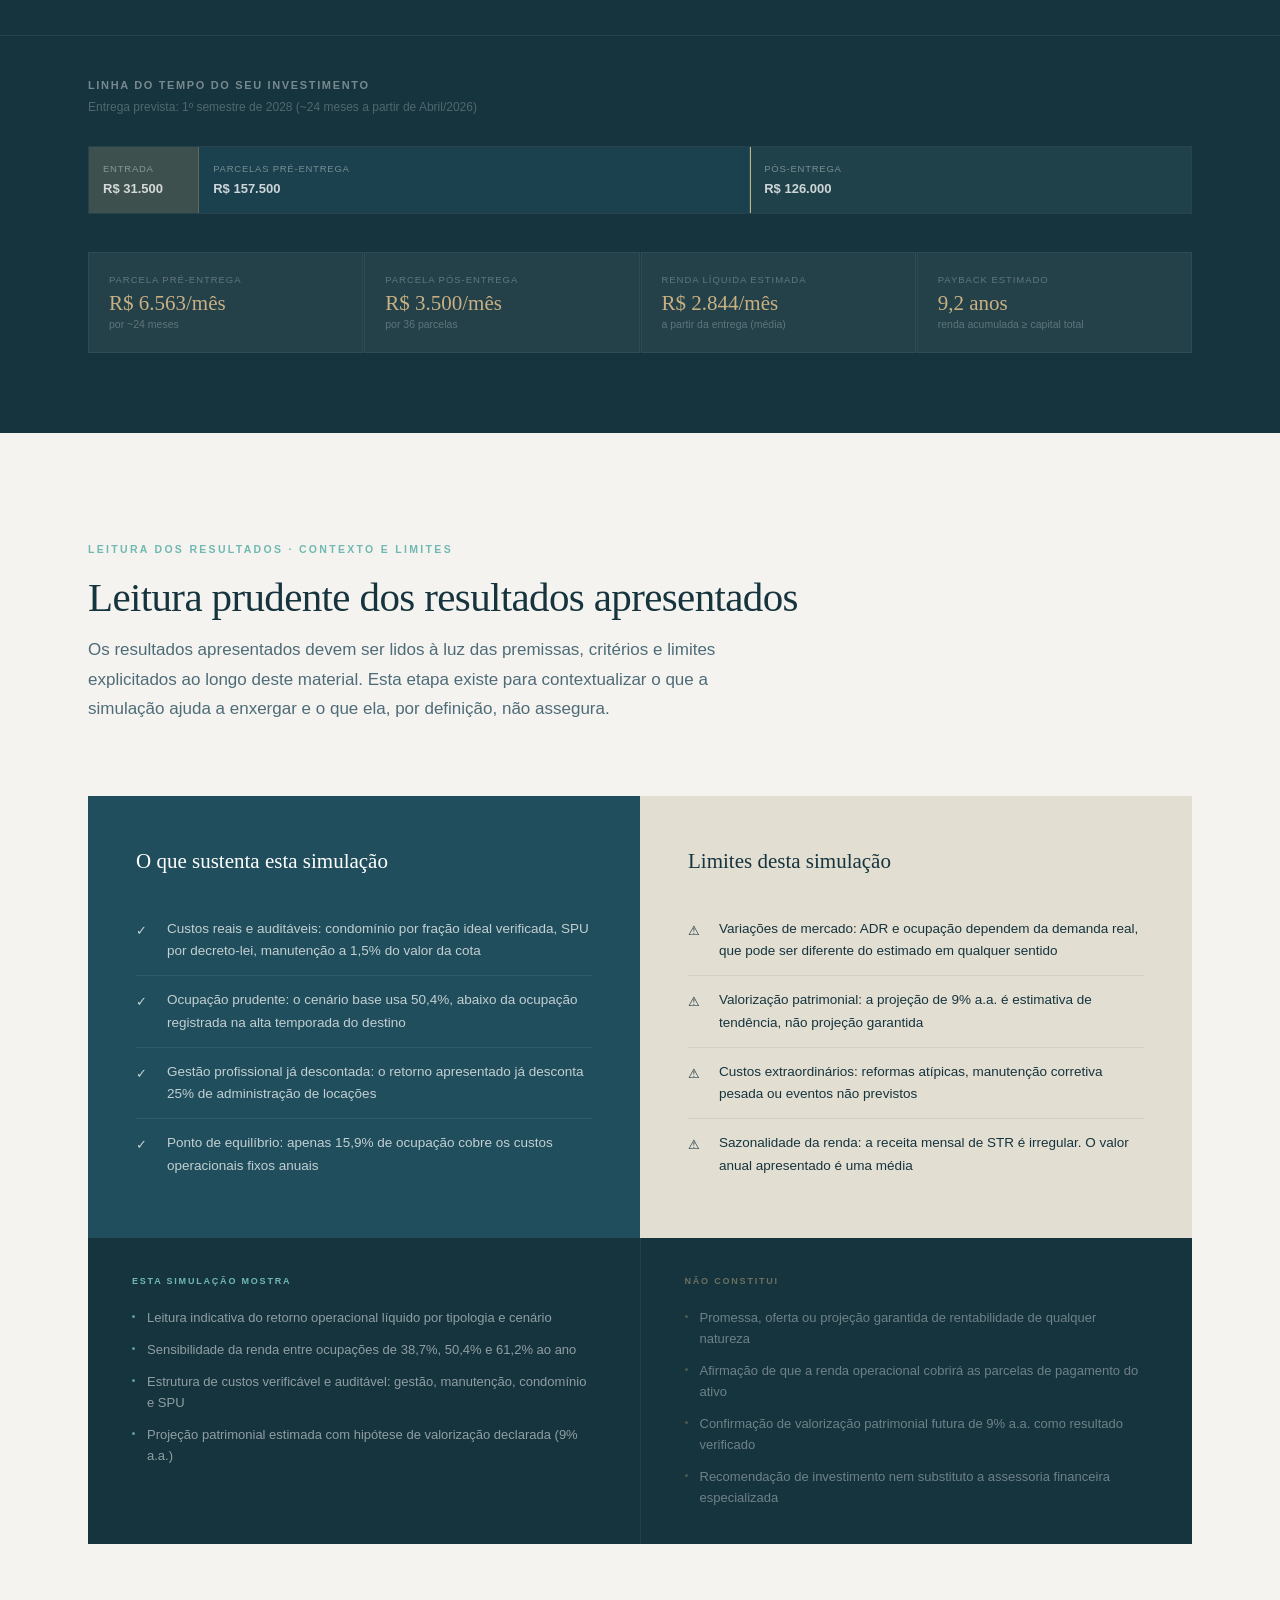
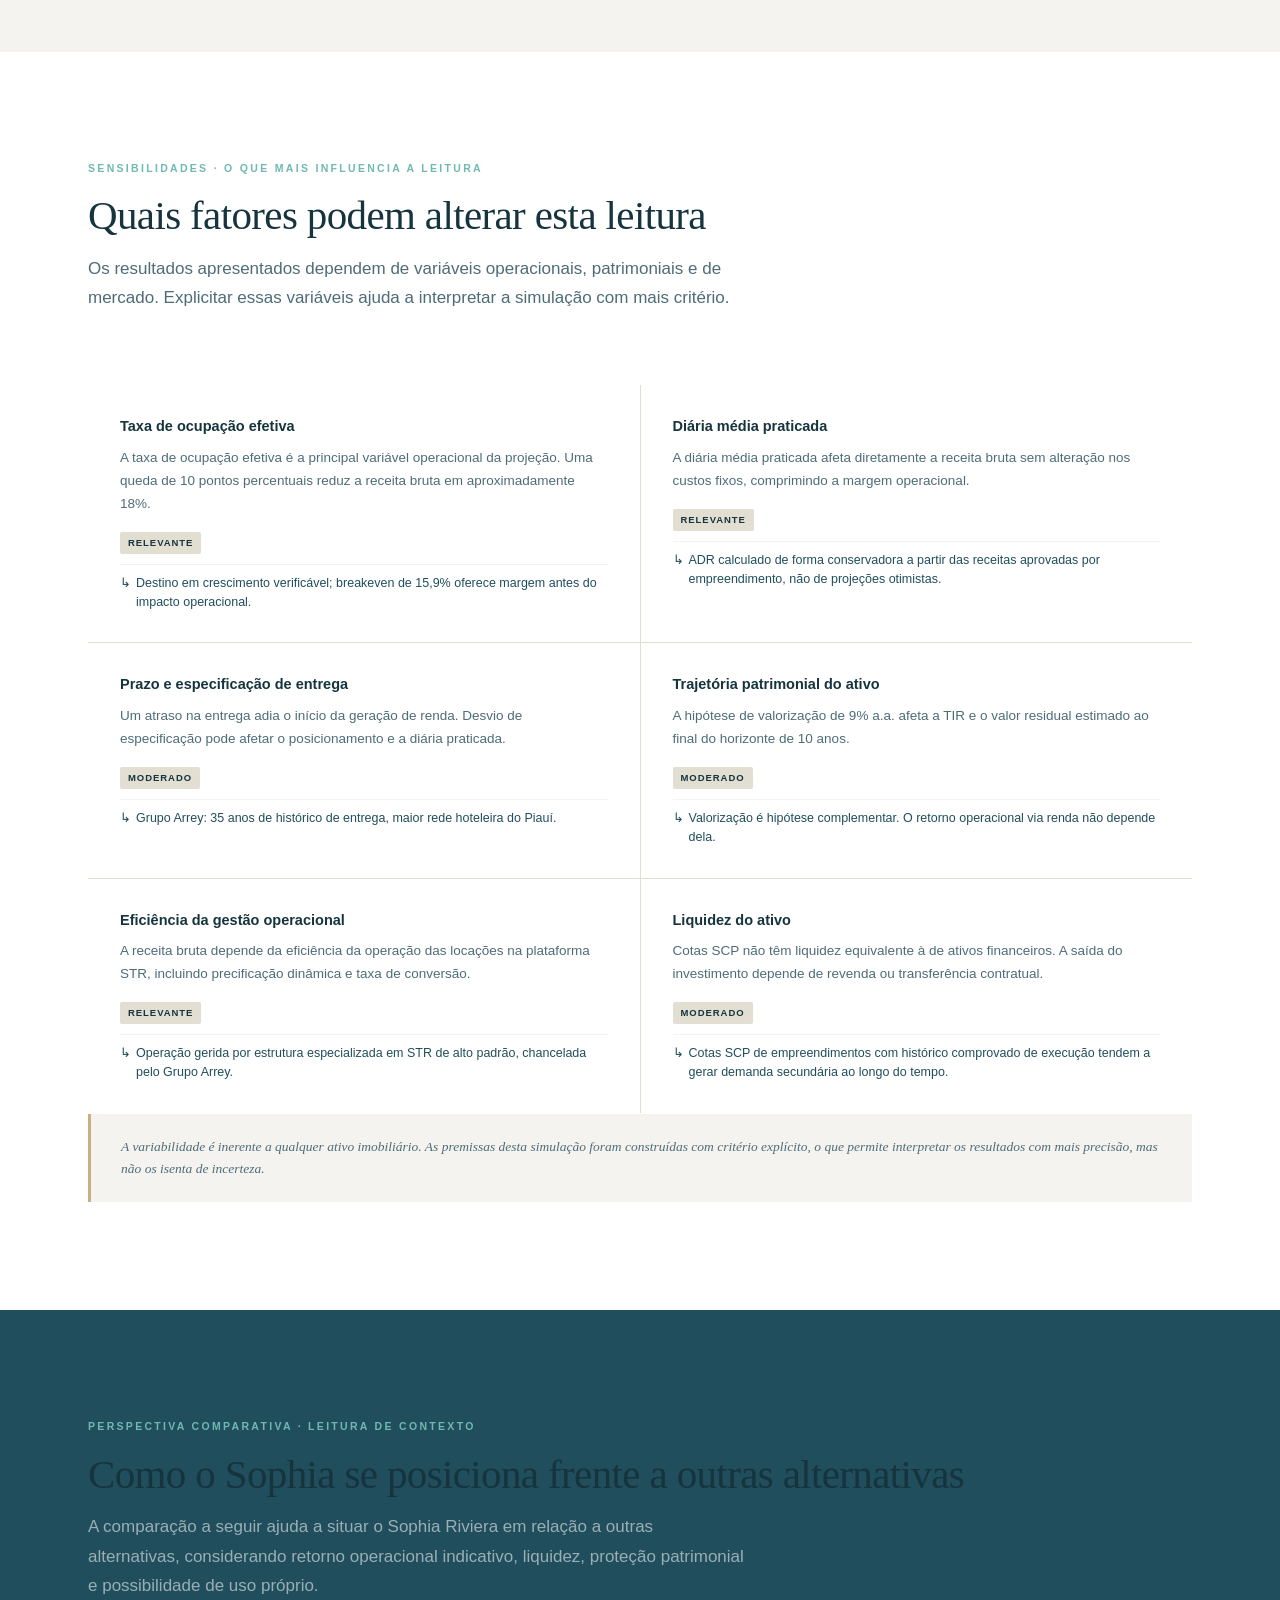
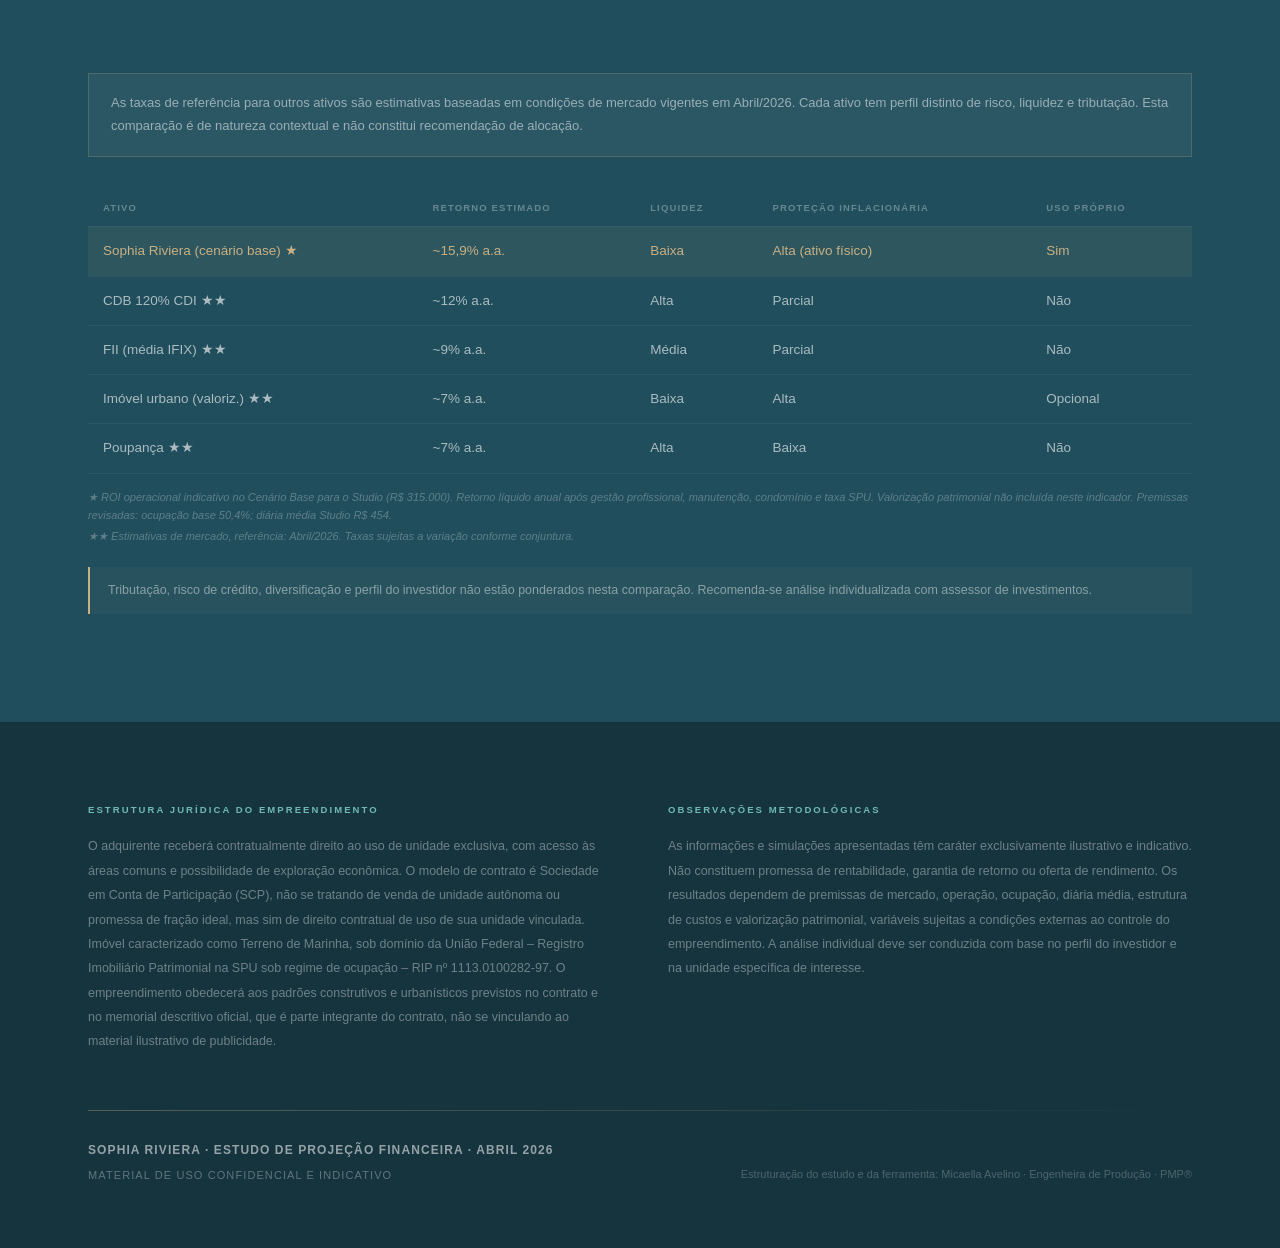
==== commit 21bbe187: "Scenario revision: occ -10% relative, ADR -10%, Barra Grande 49km" ====
--- a/index.html
+++ b/index.html
@@ -658,14 +658,14 @@
           <text x="200" y="285" text-anchor="end" font-size="9.5" fill="rgba(200,176,131,.65)" font-family="sans-serif">~25 km</text>
           <!-- Barra Grande (lower right) -->
           <text x="330" y="272" text-anchor="start" font-size="11" fill="rgba(255,255,255,.7)" font-family="sans-serif">Barra Grande</text>
-          <text x="330" y="285" text-anchor="start" font-size="9.5" fill="rgba(200,176,131,.65)" font-family="sans-serif">~55 km</text>
+          <text x="330" y="285" text-anchor="start" font-size="9.5" fill="rgba(200,176,131,.65)" font-family="sans-serif">~49 km</text>
         </svg>
         <div class="dest-nodes-mobile">
           <div class="dnm-center"><span class="dnm-center-name">Luís Correia</span><div class="dnm-center-sub">Praia das Tartarugas</div></div>
           <div class="dnm-grid">
             <div class="dnm-item"><span class="dnm-name">Parnaíba</span><span class="dnm-dist">~17 km</span></div>
             <div class="dnm-item"><span class="dnm-name">Delta do Parnaíba</span><span class="dnm-dist">~25 km</span></div>
-            <div class="dnm-item"><span class="dnm-name">Barra Grande</span><span class="dnm-dist">~55 km</span></div>
+            <div class="dnm-item"><span class="dnm-name">Barra Grande</span><span class="dnm-dist">~49 km</span></div>
             <div class="dnm-item"><span class="dnm-name">Lençóis Piauienses</span><span class="dnm-dist">~70 km</span></div>
             <div class="dnm-item"><span class="dnm-name">Lençóis Maranhenses</span><span class="dnm-dist">~250 km</span></div>
             <div class="dnm-item"><span class="dnm-name">Teresina</span><span class="dnm-dist">~340 km</span></div>
@@ -721,7 +721,7 @@
       <div class="mcard">
         <span class="mcard-num">01</span>
         <div class="mcard-title">Modelo de Ocupação</div>
-        <p class="mcard-text">A projeção considera dois períodos sazonais: 4 meses de alta temporada (80% de ocupação, 96 diárias vendidas) e 8 meses de temporada regular (46% de ocupação, 110 diárias vendidas). Ocupação ponderada base: 56%, equivalente a 206 diárias por ano.</p>
+        <p class="mcard-text">A projeção considera três períodos sazonais: 2 meses de alta temporada (72% de ocupação), 6 meses de temporada regular (54% de ocupação) e 4 meses de baixa temporada (36% de ocupação). Ocupação ponderada base: 50,4%, equivalente a 184 diárias por ano.</p>
       </div>
       <div class="mcard">
         <span class="mcard-num">02</span>
@@ -755,41 +755,41 @@
       <!-- BASE -->
       <div class="sc-card base">
         <span class="sc-tag t-base">Cenário Base</span>
-        <p class="sc-occ">56% de ocupação ponderada</p>
-        <div class="sc-kv"><div class="sc-kl">Receita bruta estimada / ano</div><div style="font-family:var(--serif);font-size:21px;color:var(--navy)">R$ 104.500</div></div>
-        <div class="sc-kv"><div class="sc-kl">Retorno líquido estimado / ano</div><div style="font-family:var(--serif);font-size:21px;color:var(--navy)">R$ 64.893</div></div>
-        <div class="sc-kv"><div class="sc-kl">ROI indicativo</div><div style="font-family:var(--serif);font-size:28px;color:var(--teal)">20,6% a.a.</div></div>
-        <div class="sc-kv"><div class="sc-kl">Payback estimado</div><div style="font-family:var(--serif);font-size:21px;color:var(--navy)">4,9 anos</div></div>
+        <p class="sc-occ">50,4% de ocupação ponderada</p>
+        <div class="sc-kv"><div class="sc-kl">Receita bruta estimada / ano</div><div style="font-family:var(--serif);font-size:21px;color:var(--navy)">R$ 84.645</div></div>
+        <div class="sc-kv"><div class="sc-kl">Retorno líquido estimado / ano</div><div style="font-family:var(--serif);font-size:21px;color:var(--navy)">R$ 50.003</div></div>
+        <div class="sc-kv"><div class="sc-kl">ROI indicativo</div><div style="font-family:var(--serif);font-size:28px;color:var(--teal)">15,9% a.a.</div></div>
+        <div class="sc-kv"><div class="sc-kl">Payback estimado</div><div style="font-family:var(--serif);font-size:21px;color:var(--navy)">6,3 anos</div></div>
         <p class="sc-foot">Cenário ilustrativo · premissas explicitadas na metodologia</p>
       </div>
       <!-- OTIMISTA -->
       <div class="sc-card opt">
         <span class="sc-tag t-opt">Cenário Otimista</span>
-        <p class="sc-occ">68% de ocupação ponderada</p>
-        <div class="sc-kv"><div class="sc-kl">Receita bruta estimada / ano</div><div style="font-family:var(--serif);font-size:21px;color:var(--navy)">R$ 126.900</div></div>
-        <div class="sc-kv"><div class="sc-kl">Retorno líquido estimado / ano</div><div style="font-family:var(--serif);font-size:21px;color:var(--navy)">R$ 81.694</div></div>
-        <div class="sc-kv"><div class="sc-kl">ROI indicativo</div><div style="font-family:var(--serif);font-size:28px;color:var(--teal)">25,9% a.a.</div></div>
-        <div class="sc-kv"><div class="sc-kl">Payback estimado</div><div style="font-family:var(--serif);font-size:21px;color:var(--navy)">3,9 anos</div></div>
+        <p class="sc-occ">61,2% de ocupação ponderada</p>
+        <div class="sc-kv"><div class="sc-kl">Receita bruta estimada / ano</div><div style="font-family:var(--serif);font-size:21px;color:var(--navy)">R$ 102.789</div></div>
+        <div class="sc-kv"><div class="sc-kl">Retorno líquido estimado / ano</div><div style="font-family:var(--serif);font-size:21px;color:var(--navy)">R$ 63.611</div></div>
+        <div class="sc-kv"><div class="sc-kl">ROI indicativo</div><div style="font-family:var(--serif);font-size:28px;color:var(--teal)">20,2% a.a.</div></div>
+        <div class="sc-kv"><div class="sc-kl">Payback estimado</div><div style="font-family:var(--serif);font-size:21px;color:var(--navy)">5,0 anos</div></div>
         <p class="sc-foot">★ Hipótese: escala linear de ocupação; ADR mantido constante como premissa conservadora</p>
       </div>
       <!-- CONSERVADOR -->
       <div class="sc-card cons">
         <span class="sc-tag t-cons">Cenário Conservador</span>
-        <p class="sc-occ">43% de ocupação ponderada</p>
-        <div class="sc-kv"><div class="sc-kl">Receita bruta estimada / ano</div><div style="font-family:var(--serif);font-size:21px;color:var(--navy)">R$ 80.200</div></div>
-        <div class="sc-kv"><div class="sc-kl">Retorno líquido estimado / ano</div><div style="font-family:var(--serif);font-size:21px;color:var(--navy)">R$ 46.669</div></div>
-        <div class="sc-kv"><div class="sc-kl">ROI indicativo</div><div style="font-family:var(--serif);font-size:28px;color:var(--teal)">14,8% a.a.</div></div>
-        <div class="sc-kv"><div class="sc-kl">Payback estimado</div><div style="font-family:var(--serif);font-size:21px;color:var(--navy)">6,8 anos</div></div>
+        <p class="sc-occ">38,7% de ocupação ponderada</p>
+        <div class="sc-kv"><div class="sc-kl">Receita bruta estimada / ano</div><div style="font-family:var(--serif);font-size:21px;color:var(--navy)">R$ 64.962</div></div>
+        <div class="sc-kv"><div class="sc-kl">Retorno líquido estimado / ano</div><div style="font-family:var(--serif);font-size:21px;color:var(--navy)">R$ 35.241</div></div>
+        <div class="sc-kv"><div class="sc-kl">ROI indicativo</div><div style="font-family:var(--serif);font-size:28px;color:var(--teal)">11,2% a.a.</div></div>
+        <div class="sc-kv"><div class="sc-kl">Payback estimado</div><div style="font-family:var(--serif);font-size:21px;color:var(--navy)">8,9 anos</div></div>
         <p class="sc-foot">★ Hipótese: escala linear de ocupação; ADR mantido constante como premissa conservadora</p>
       </div>
     </div>
     <p style="font-size:12.5px;color:#8a9ea5;margin-bottom:36px;font-style:italic">Referência: Studio (R$&nbsp;315.000). Variação reflete exclusivamente a taxa de ocupação; diária média mantida constante como premissa conservadora.</p>
     <!-- BREAKEVEN -->
     <div class="be-box">
-      <div class="be-num">12,6%</div>
+      <div class="be-num">15,9%</div>
       <div>
         <span class="be-tag">Ponto de equilíbrio</span>
-        <p class="be-body">Apenas 12,6% de ocupação já é suficiente para cobrir os custos operacionais fixos anuais do Studio. Os três cenários operam com folga acima desse patamar.</p>
+        <p class="be-body">Apenas 15,9% de ocupação já é suficiente para cobrir os custos operacionais fixos anuais do Studio. Os três cenários operam com folga acima desse patamar.</p>
       </div>
     </div>
     <!-- CHART S06 -->
@@ -821,57 +821,57 @@
         <div class="tc-name">Studio</div>
         <div class="tc-meta">25,05 m² · R$&nbsp;315.000</div>
         <span class="tc-roi-l">ROI Base</span>
-        <div class="tc-roi">20,6%</div>
-        <div class="tc-pay">Payback 4,9 anos</div>
-      </div>
-      <div class="tc-card md">
+        <div class="tc-roi">15,9%</div>
+        <div class="tc-pay">Payback 6,3 anos</div>
+      </div>
+      <div class="tc-card">
         <div class="tc-name">Studio Hub 1</div>
         <div class="tc-meta">34,20 m² · R$&nbsp;323.300</div>
         <span class="tc-roi-l">ROI Base</span>
-        <div class="tc-roi">20,2%</div>
-        <div class="tc-pay">Payback 4,9 anos</div>
-      </div>
-      <div class="tc-card md">
+        <div class="tc-roi">15,4%</div>
+        <div class="tc-pay">Payback 6,5 anos</div>
+      </div>
+      <div class="tc-card">
         <div class="tc-name">Studio Hub 2</div>
         <div class="tc-meta">35,70 m² · R$&nbsp;336.300</div>
         <span class="tc-roi-l">ROI Base</span>
-        <div class="tc-roi">20,3%</div>
-        <div class="tc-pay">Payback 4,9 anos</div>
-      </div>
-      <div class="tc-card md">
+        <div class="tc-roi">15,4%</div>
+        <div class="tc-pay">Payback 6,5 anos</div>
+      </div>
+      <div class="tc-card">
         <div class="tc-name">Studio Garden</div>
         <div class="tc-meta">37,55 m² · R$&nbsp;357.000</div>
         <span class="tc-roi-l">ROI Base</span>
-        <div class="tc-roi">20,1%</div>
-        <div class="tc-pay">Payback 5,0 anos</div>
+        <div class="tc-roi">15,3%</div>
+        <div class="tc-pay">Payback 6,5 anos</div>
       </div>
       <div class="tc-card">
         <div class="tc-name">Garden</div>
         <div class="tc-meta">68,00 m² · R$&nbsp;575.000</div>
         <span class="tc-roi-l">ROI Base</span>
-        <div class="tc-roi">18,6%</div>
-        <div class="tc-pay">Payback 5,4 anos</div>
-      </div>
-      <div class="tc-card hi">
+        <div class="tc-roi">14,0%</div>
+        <div class="tc-pay">Payback 7,1 anos</div>
+      </div>
+      <div class="tc-card md">
         <div class="tc-name">Duplex</div>
         <div class="tc-meta">90,40 m² · R$&nbsp;880.000</div>
         <span class="tc-roi-l">ROI Base</span>
-        <div class="tc-roi">23,9%</div>
-        <div class="tc-pay">Payback 4,2 anos</div>
+        <div class="tc-roi">18,4%</div>
+        <div class="tc-pay">Payback 5,4 anos</div>
       </div>
       <div class="tc-card">
         <div class="tc-name">Garden Premium</div>
         <div class="tc-meta">105,50 m² · R$&nbsp;1.233.000</div>
         <span class="tc-roi-l">ROI Base</span>
-        <div class="tc-roi">17,4%</div>
-        <div class="tc-pay">Payback 5,7 anos</div>
+        <div class="tc-roi">13,2%</div>
+        <div class="tc-pay">Payback 7,5 anos</div>
       </div>
       <div class="tc-card">
         <div class="tc-name">Duplex Premium</div>
         <div class="tc-meta">115,50 m² · R$&nbsp;1.327.000</div>
         <span class="tc-roi-l">ROI Base</span>
-        <div class="tc-roi">19,2%</div>
-        <div class="tc-pay">Payback 5,2 anos</div>
+        <div class="tc-roi">14,7%</div>
+        <div class="tc-pay">Payback 6,8 anos</div>
       </div>
     </div>
     <details class="tt-details">
@@ -880,14 +880,14 @@
         <table class="tt">
           <thead><tr><th>Tipologia</th><th>Bloco</th><th>Área m²</th><th>Cota SCP</th><th>Receita Base/ano</th><th>Retorno Líq./ano</th><th>ROI Base</th><th>Payback</th></tr></thead>
           <tbody>
-            <tr><td>Studio</td><td>B / C</td><td>25,05</td><td>R$ 315.000</td><td>R$ 104.500</td><td>R$ 64.893</td><td><span class="rh rh-md">20,6%</span></td><td>4,9 anos</td></tr>
-            <tr><td>Studio Hub 1</td><td>Hub</td><td>34,20</td><td>R$ 323.300</td><td>R$ 109.600</td><td>R$ 65.367</td><td><span class="rh rh-md">20,2%</span></td><td>4,9 anos</td></tr>
-            <tr><td>Studio Hub 2</td><td>Hub</td><td>35,70</td><td>R$ 336.300</td><td>R$ 114.200</td><td>R$ 68.125</td><td><span class="rh rh-md">20,3%</span></td><td>4,9 anos</td></tr>
-            <tr><td>Studio Garden</td><td>B / C</td><td>37,55</td><td>R$ 357.000</td><td>R$ 120.200</td><td>R$ 71.659</td><td><span class="rh rh-md">20,1%</span></td><td>5,0 anos</td></tr>
-            <tr><td>Garden</td><td>B / C</td><td>68,00</td><td>R$ 575.000</td><td>R$ 185.736</td><td>R$ 106.906</td><td><span class="rh rh-lo">18,6%</span></td><td>5,4 anos</td></tr>
-            <tr><td><strong>Duplex</strong></td><td>B / C</td><td>90,40</td><td>R$ 880.000</td><td>R$ 340.000</td><td>R$ 210.201</td><td><span class="rh rh-hi">23,9%</span></td><td>4,2 anos</td></tr>
-            <tr><td>Garden Premium</td><td>A (frente mar)</td><td>105,50</td><td>R$ 1.233.000</td><td>R$ 360.000</td><td>R$ 214.598</td><td><span class="rh rh-lo">17,4%</span></td><td>5,7 anos</td></tr>
-            <tr><td>Duplex Premium</td><td>A (frente mar)</td><td>115,50</td><td>R$ 1.327.000</td><td>R$ 420.000</td><td>R$ 254.738</td><td><span class="rh rh-lo">19,2%</span></td><td>5,2 anos</td></tr>
+            <tr><td>Studio</td><td>B / C</td><td>25,05</td><td>R$ 315.000</td><td>R$ 84.645</td><td>R$ 50.003</td><td><span class="rh rh-lo">15,9%</span></td><td>6,3 anos</td></tr>
+            <tr><td>Studio Hub 1</td><td>Hub</td><td>34,20</td><td>R$ 323.300</td><td>R$ 88.776</td><td>R$ 49.773</td><td><span class="rh rh-lo">15,4%</span></td><td>6,5 anos</td></tr>
+            <tr><td>Studio Hub 2</td><td>Hub</td><td>35,70</td><td>R$ 336.300</td><td>R$ 92.502</td><td>R$ 51.851</td><td><span class="rh rh-lo">15,4%</span></td><td>6,5 anos</td></tr>
+            <tr><td>Studio Garden</td><td>B / C</td><td>37,55</td><td>R$ 357.000</td><td>R$ 97.362</td><td>R$ 54.539</td><td><span class="rh rh-lo">15,3%</span></td><td>6,5 anos</td></tr>
+            <tr><td>Garden</td><td>B / C</td><td>68,00</td><td>R$ 575.000</td><td>R$ 150.446</td><td>R$ 80.439</td><td><span class="rh rh-lo">14,0%</span></td><td>7,1 anos</td></tr>
+            <tr><td><strong>Duplex</strong></td><td>B / C</td><td>90,40</td><td>R$ 880.000</td><td>R$ 275.400</td><td>R$ 161.748</td><td><span class="rh rh-md">18,4%</span></td><td>5,4 anos</td></tr>
+            <tr><td>Garden Premium</td><td>A (frente mar)</td><td>105,50</td><td>R$ 1.233.000</td><td>R$ 291.600</td><td>R$ 163.319</td><td><span class="rh rh-lo">13,2%</span></td><td>7,5 anos</td></tr>
+            <tr><td>Duplex Premium</td><td>A (frente mar)</td><td>115,50</td><td>R$ 1.327.000</td><td>R$ 340.200</td><td>R$ 194.866</td><td><span class="rh rh-lo">14,7%</span></td><td>6,8 anos</td></tr>
           </tbody>
         </table>
       </div>
@@ -939,9 +939,9 @@
           <div class="ib-head"><span class="ib-tag">B · O Cenário</span><div class="ib-title">Selecione o cenário de projeção</div></div>
           <div class="ib-body">
             <div class="seg" id="segCenario">
-              <button class="seg-btn on" data-c="base">Base<small>56% occ.</small></button>
-              <button class="seg-btn" data-c="otimista">Otimista<small>68% occ.</small></button>
-              <button class="seg-btn" data-c="conservador">Conservador<small>43% occ.</small></button>
+              <button class="seg-btn on" data-c="base">Base<small>50,4% occ.</small></button>
+              <button class="seg-btn" data-c="otimista">Otimista<small>61,2% occ.</small></button>
+              <button class="seg-btn" data-c="conservador">Conservador<small>38,7% occ.</small></button>
             </div>
             <div class="sc-ctx">
               <span id="ctxOcc">Ocupação ponderada: 56%</span>
@@ -1055,21 +1055,21 @@
           <span class="wf-label">Comparativo de cenários · tipologia e valor selecionados</span>
           <div class="cs-grid">
             <div class="cs-card cs-base" id="csCardBase">
-              <div class="cs-tag">Base · 56%</div>
+              <div class="cs-tag">Base · 50,4%</div>
               <div class="cs-roi" id="csBaseROI">20,6%</div>
               <div class="cs-ret" id="csBaseRet">R$ 64.893/ano</div>
               <div class="cs-pay" id="csBasePay">Payback 4,9 anos</div>
               <div class="cs-tir" id="csBaseTIR">TIR —</div>
             </div>
             <div class="cs-card cs-opt" id="csCardOpt">
-              <div class="cs-tag">Otimista · 68%</div>
+              <div class="cs-tag">Otimista · 61,2%</div>
               <div class="cs-roi" id="csOptROI">25,3%</div>
               <div class="cs-ret" id="csOptRet">R$ 80.417/ano</div>
               <div class="cs-pay" id="csOptPay">Payback 3,9 anos</div>
               <div class="cs-tir" id="csOptTIR">TIR —</div>
             </div>
             <div class="cs-card cs-cons" id="csCardCons">
-              <div class="cs-tag">Conservador · 43%</div>
+              <div class="cs-tag">Conservador · 38,7%</div>
               <div class="cs-roi" id="csConsROI">14,8%</div>
               <div class="cs-ret" id="csConsRet">R$ 46.691/ano</div>
               <div class="cs-pay" id="csConsPay">Payback 6,8 anos</div>
@@ -1172,9 +1172,9 @@
         <h3>O que sustenta esta simulação</h3>
         <ul class="pp-list">
           <li class="pp-item"><span class="pp-icon">✓</span><span>Custos reais e auditáveis: condomínio por fração ideal verificada, SPU por decreto-lei, manutenção a 1,5% do valor da cota</span></li>
-          <li class="pp-item"><span class="pp-icon">✓</span><span>Ocupação prudente: o cenário base usa 56%, abaixo da ocupação registrada na alta temporada do destino</span></li>
+          <li class="pp-item"><span class="pp-icon">✓</span><span>Ocupação prudente: o cenário base usa 50,4%, abaixo da ocupação registrada na alta temporada do destino</span></li>
           <li class="pp-item"><span class="pp-icon">✓</span><span>Gestão profissional já descontada: o retorno apresentado já desconta 25% de administração de locações</span></li>
-          <li class="pp-item" style="border-bottom:none"><span class="pp-icon">✓</span><span>Breakeven baixo: apenas 12,6% de ocupação cobre os custos operacionais fixos anuais</span></li>
+          <li class="pp-item" style="border-bottom:none"><span class="pp-icon">✓</span><span>Ponto de equilíbrio: apenas 15,9% de ocupação cobre os custos operacionais fixos anuais</span></li>
         </ul>
       </div>
       <div class="pp right">
@@ -1193,7 +1193,7 @@
         <span class="prc-label prc-yes">Esta simulação mostra</span>
         <ul class="prc-list prc-yes-list">
           <li>Leitura indicativa do retorno operacional líquido por tipologia e cenário</li>
-          <li>Sensibilidade da renda entre ocupações de 43%, 56% e 68% ao ano</li>
+          <li>Sensibilidade da renda entre ocupações de 38,7%, 50,4% e 61,2% ao ano</li>
           <li>Estrutura de custos verificável e auditável: gestão, manutenção, condomínio e SPU</li>
           <li>Projeção patrimonial estimada com hipótese de valorização declarada (9% a.a.)</li>
         </ul>
@@ -1221,7 +1221,7 @@
       <p class="lead">Os resultados apresentados dependem de variáveis operacionais, patrimoniais e de mercado. Explicitar essas variáveis ajuda a interpretar a simulação com mais critério.</p>
     </div>
     <div class="rk-grid">
-      <div class="rk-card"><div class="rk-title">Taxa de ocupação efetiva</div><p class="rk-desc">A taxa de ocupação efetiva é a principal variável operacional da projeção. Uma queda de 10 pontos percentuais reduz a receita bruta em aproximadamente 18%.</p><span class="rk-impact">Relevante</span><div class="rk-mit">Destino em crescimento verificável; breakeven de 12,6% oferece margem antes do impacto operacional.</div></div>
+      <div class="rk-card"><div class="rk-title">Taxa de ocupação efetiva</div><p class="rk-desc">A taxa de ocupação efetiva é a principal variável operacional da projeção. Uma queda de 10 pontos percentuais reduz a receita bruta em aproximadamente 18%.</p><span class="rk-impact">Relevante</span><div class="rk-mit">Destino em crescimento verificável; breakeven de 15,9% oferece margem antes do impacto operacional.</div></div>
       <div class="rk-card"><div class="rk-title">Diária média praticada</div><p class="rk-desc">A diária média praticada afeta diretamente a receita bruta sem alteração nos custos fixos, comprimindo a margem operacional.</p><span class="rk-impact">Relevante</span><div class="rk-mit">ADR calculado de forma conservadora a partir das receitas aprovadas por empreendimento, não de projeções otimistas.</div></div>
       <div class="rk-card"><div class="rk-title">Prazo e especificação de entrega</div><p class="rk-desc">Um atraso na entrega adia o início da geração de renda. Desvio de especificação pode afetar o posicionamento e a diária praticada.</p><span class="rk-impact">Moderado</span><div class="rk-mit">Grupo Arrey: 35 anos de histórico de entrega, maior rede hoteleira do Piauí.</div></div>
       <div class="rk-card"><div class="rk-title">Trajetória patrimonial do ativo</div><p class="rk-desc">A hipótese de valorização de 9% a.a. afeta a TIR e o valor residual estimado ao final do horizonte de 10 anos.</p><span class="rk-impact">Moderado</span><div class="rk-mit">Valorização é hipótese complementar. O retorno operacional via renda não depende dela.</div></div>
@@ -1245,7 +1245,7 @@
       <table class="ctbl">
         <thead><tr><th>Ativo</th><th>Retorno Estimado</th><th>Liquidez</th><th>Proteção Inflacionária</th><th>Uso Próprio</th></tr></thead>
         <tbody>
-          <tr class="sr"><td>Sophia Riviera (cenário base) ★</td><td>~20,6% a.a.</td><td>Baixa</td><td>Alta (ativo físico)</td><td>Sim</td></tr>
+          <tr class="sr"><td>Sophia Riviera (cenário base) ★</td><td>~15,9% a.a.</td><td>Baixa</td><td>Alta (ativo físico)</td><td>Sim</td></tr>
           <tr><td>CDB 120% CDI ★★</td><td>~12% a.a.</td><td>Alta</td><td>Parcial</td><td>Não</td></tr>
           <tr><td>FII (média IFIX) ★★</td><td>~9% a.a.</td><td>Média</td><td>Parcial</td><td>Não</td></tr>
           <tr><td>Imóvel urbano (valoriz.) ★★</td><td>~7% a.a.</td><td>Baixa</td><td>Alta</td><td>Opcional</td></tr>
@@ -1254,7 +1254,7 @@
       </table>
     </div>
     <div class="comp-notes">
-      <p>★ ROI operacional indicativo no Cenário Base para o Studio (R$&nbsp;315.000). Retorno líquido anual após gestão profissional, manutenção, condomínio e taxa SPU. Valorização patrimonial não incluída neste indicador.</p>
+      <p>★ ROI operacional indicativo no Cenário Base para o Studio (R$&nbsp;315.000). Retorno líquido anual após gestão profissional, manutenção, condomínio e taxa SPU. Valorização patrimonial não incluída neste indicador. Premissas revisadas: ocupação base 50,4%; diária média Studio R$&nbsp;454.</p>
       <p>★★ Estimativas de mercado, referência: Abril/2026. Taxas sujeitas a variação conforme conjuntura.</p>
     </div>
     <div class="comp-attn">Tributação, risco de crédito, diversificação e perfil do investidor não estão ponderados nesta comparação. Recomenda-se análise individualizada com assessor de investimentos.</div>
@@ -1285,20 +1285,20 @@
 <script>
 // ── §1 CONSTANTS ──────────────────────────────────────────────────────────────
 const TIPOS = {
-  studio:   {bloco:'B/C',            area:25.05,  cota:315000,  fi:0.003140, adr:504,  rec:{c:80200,  b:104500, o:126900}, info:'Bloco B/C · 25,05 m² · Layout versátil'},
-  hub1:     {bloco:'Hub',            area:34.20,  cota:323300,  fi:0.004289, adr:531,  rec:{c:84100,  b:109600, o:133100}, info:'Bloco Hub · 34,20 m² · Coworking integrado'},
-  hub2:     {bloco:'Hub',            area:35.70,  cota:336300,  fi:0.004476, adr:553,  rec:{c:87700,  b:114200, o:138700}, info:'Bloco Hub · 35,70 m² · Layout diferenciado'},
-  sgarden:  {bloco:'B/C',            area:37.55,  cota:357000,  fi:0.004708, adr:582,  rec:{c:92300,  b:120200, o:146100}, info:'Bloco B/C · 37,55 m² · Garden privativo'},
-  garden:   {bloco:'B/C',            area:68.00,  cota:575000,  fi:0.008525, adr:900,  rec:{c:142600, b:185736, o:225600}, info:'Bloco B/C · 68,00 m² · Garden amplo'},
-  duplex:   {bloco:'B/C',            area:90.40,  cota:880000,  fi:0.011333, adr:1648, rec:{c:261000, b:340000, o:413100}, info:'Bloco B/C · 90,40 m² · Jacuzzi rooftop'},
-  gpremium: {bloco:'A (frente mar)', area:105.50, cota:1233000, fi:0.013228, adr:1745, rec:{c:276400, b:360000, o:437100}, info:'Bloco A · 105,50 m² · Vista mar frontline'},
-  dpremium: {bloco:'A (frente mar)', area:115.50, cota:1327000, fi:0.014481, adr:2035, rec:{c:322900, b:420000, o:510000}, info:'Bloco A · 115,50 m² · Jacuzzi + vista mar'}
+  studio:   {bloco:'B/C',            area:25.05,  cota:315000,  fi:0.003140, adr:454,  rec:{c:64962,  b:84645,  o:102789}, info:'Bloco B/C · 25,05 m² · Layout versátil'},
+  hub1:     {bloco:'Hub',            area:34.20,  cota:323300,  fi:0.004289, adr:478,  rec:{c:68121,  b:88776,  o:107811}, info:'Bloco Hub · 34,20 m² · Coworking integrado'},
+  hub2:     {bloco:'Hub',            area:35.70,  cota:336300,  fi:0.004476, adr:498,  rec:{c:71037,  b:92502,  o:112347}, info:'Bloco Hub · 35,70 m² · Layout diferenciado'},
+  sgarden:  {bloco:'B/C',            area:37.55,  cota:357000,  fi:0.004708, adr:524,  rec:{c:74763,  b:97362,  o:118341}, info:'Bloco B/C · 37,55 m² · Garden privativo'},
+  garden:   {bloco:'B/C',            area:68.00,  cota:575000,  fi:0.008525, adr:810,  rec:{c:115506, b:150446, o:182736}, info:'Bloco B/C · 68,00 m² · Garden amplo'},
+  duplex:   {bloco:'B/C',            area:90.40,  cota:880000,  fi:0.011333, adr:1483, rec:{c:211410, b:275400, o:334611}, info:'Bloco B/C · 90,40 m² · Jacuzzi rooftop'},
+  gpremium: {bloco:'A (frente mar)', area:105.50, cota:1233000, fi:0.013228, adr:1571, rec:{c:223884, b:291600, o:354051}, info:'Bloco A · 105,50 m² · Vista mar frontline'},
+  dpremium: {bloco:'A (frente mar)', area:115.50, cota:1327000, fi:0.014481, adr:1832, rec:{c:261549, b:340200, o:413100}, info:'Bloco A · 115,50 m² · Jacuzzi + vista mar'}
 };
 
 const CENS = {
-  base:        {occ:56, label:'Cenário Base'},
-  otimista:    {occ:68, label:'Cenário Otimista'},
-  conservador: {occ:43, label:'Cenário Conservador'}
+  base:        {occ:50.4, label:'Cenário Base'},
+  otimista:    {occ:61.2, label:'Cenário Otimista'},
+  conservador: {occ:38.7, label:'Cenário Conservador'}
 };
 
 // Mapping from scenario key to rec field key
@@ -1636,9 +1636,9 @@
   const labels = ['Studio','Hub 1','Hub 2','St.Gard.','Garden','Duplex','G.Prem.','D.Prem.'];
   // rows: conservador, base, otimista — matches legend order in S06
   const cs = [
-    [80200,  84100,  87700,  92300,  142600, 261000, 276400, 322900],
-    [104500, 109600, 114200, 120200, 185736, 340000, 360000, 420000],
-    [126900, 133100, 138700, 146100, 225600, 413100, 437100, 510000]
+    [64962,  68121,  71037,  74763,  115506, 211410, 223884, 261549],
+    [84645,  88776,  92502,  97362,  150446, 275400, 291600, 340200],
+    [102789, 107811, 112347, 118341, 182736, 334611, 354051, 413100]
   ];
   const colors = ['#6FB9B2','#204E5C','#C8B083'];
   const pad = {l:56, r:16, t:16, b:42};
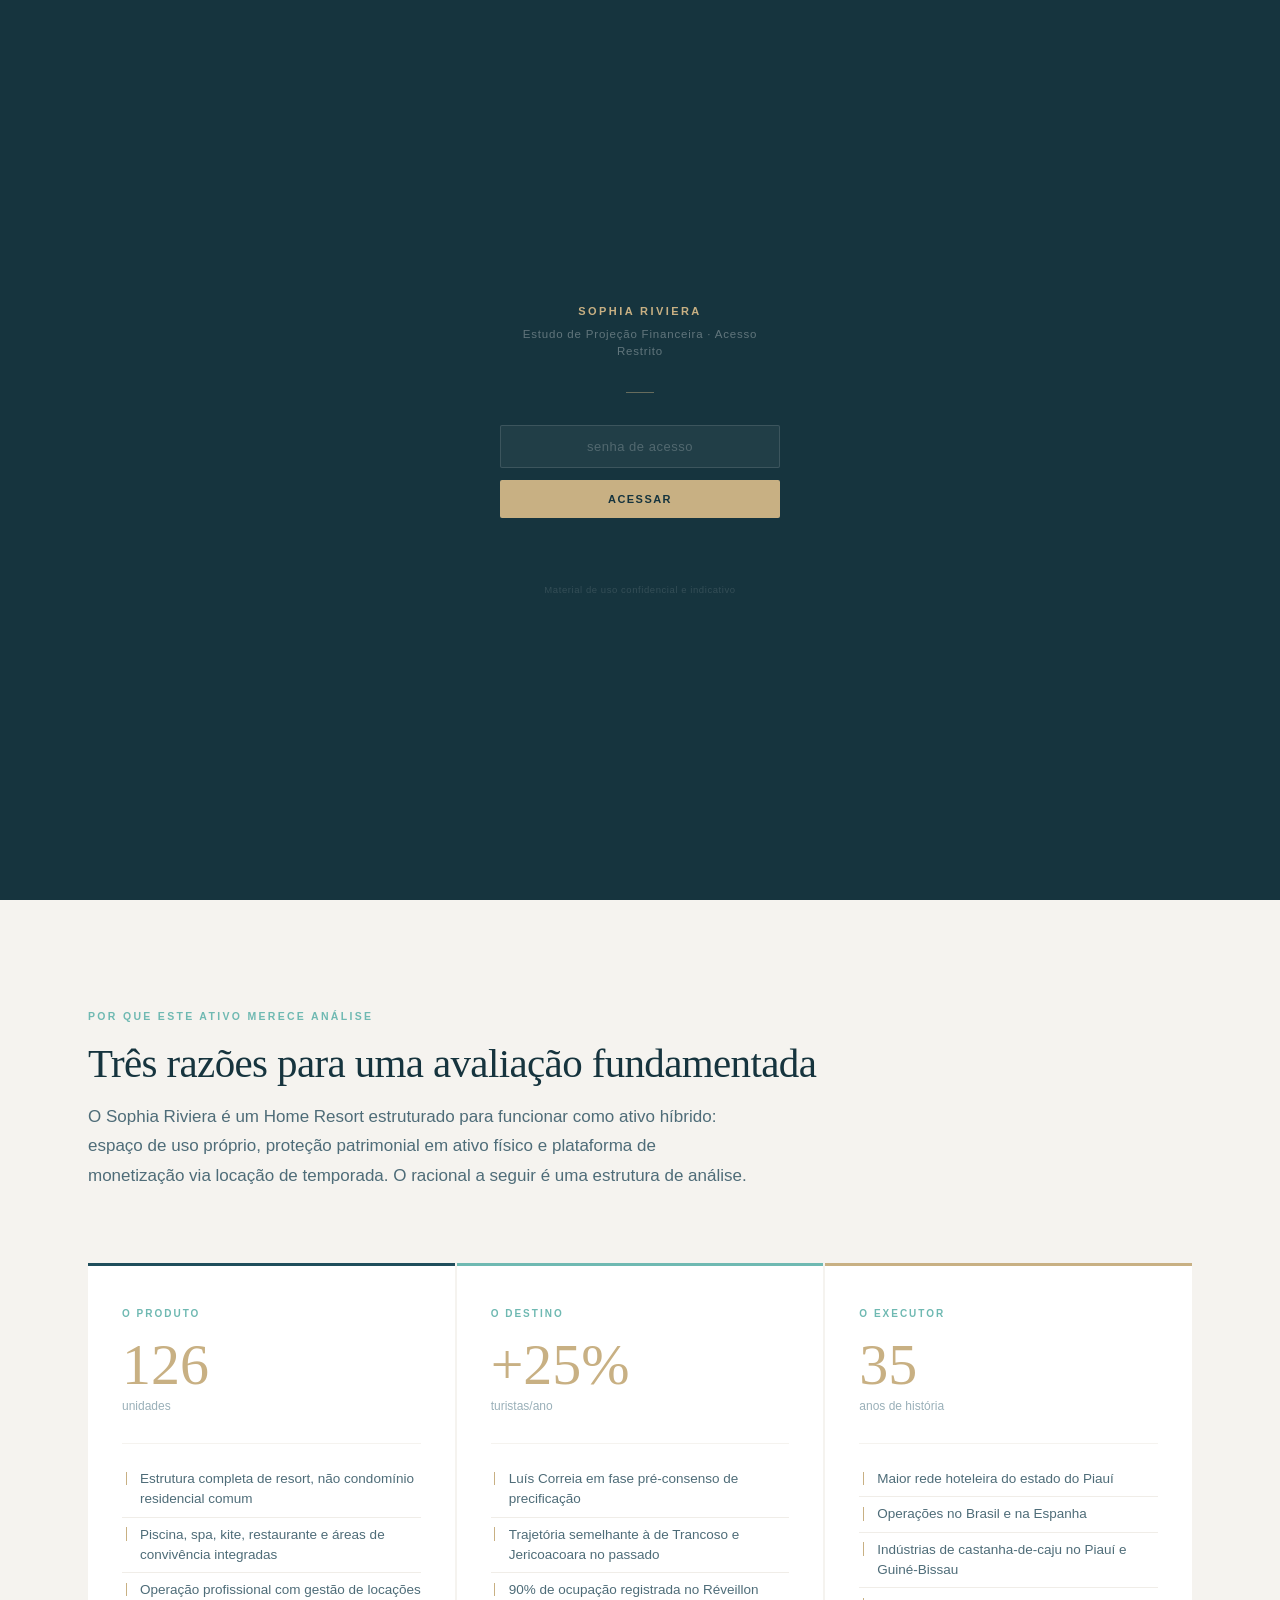
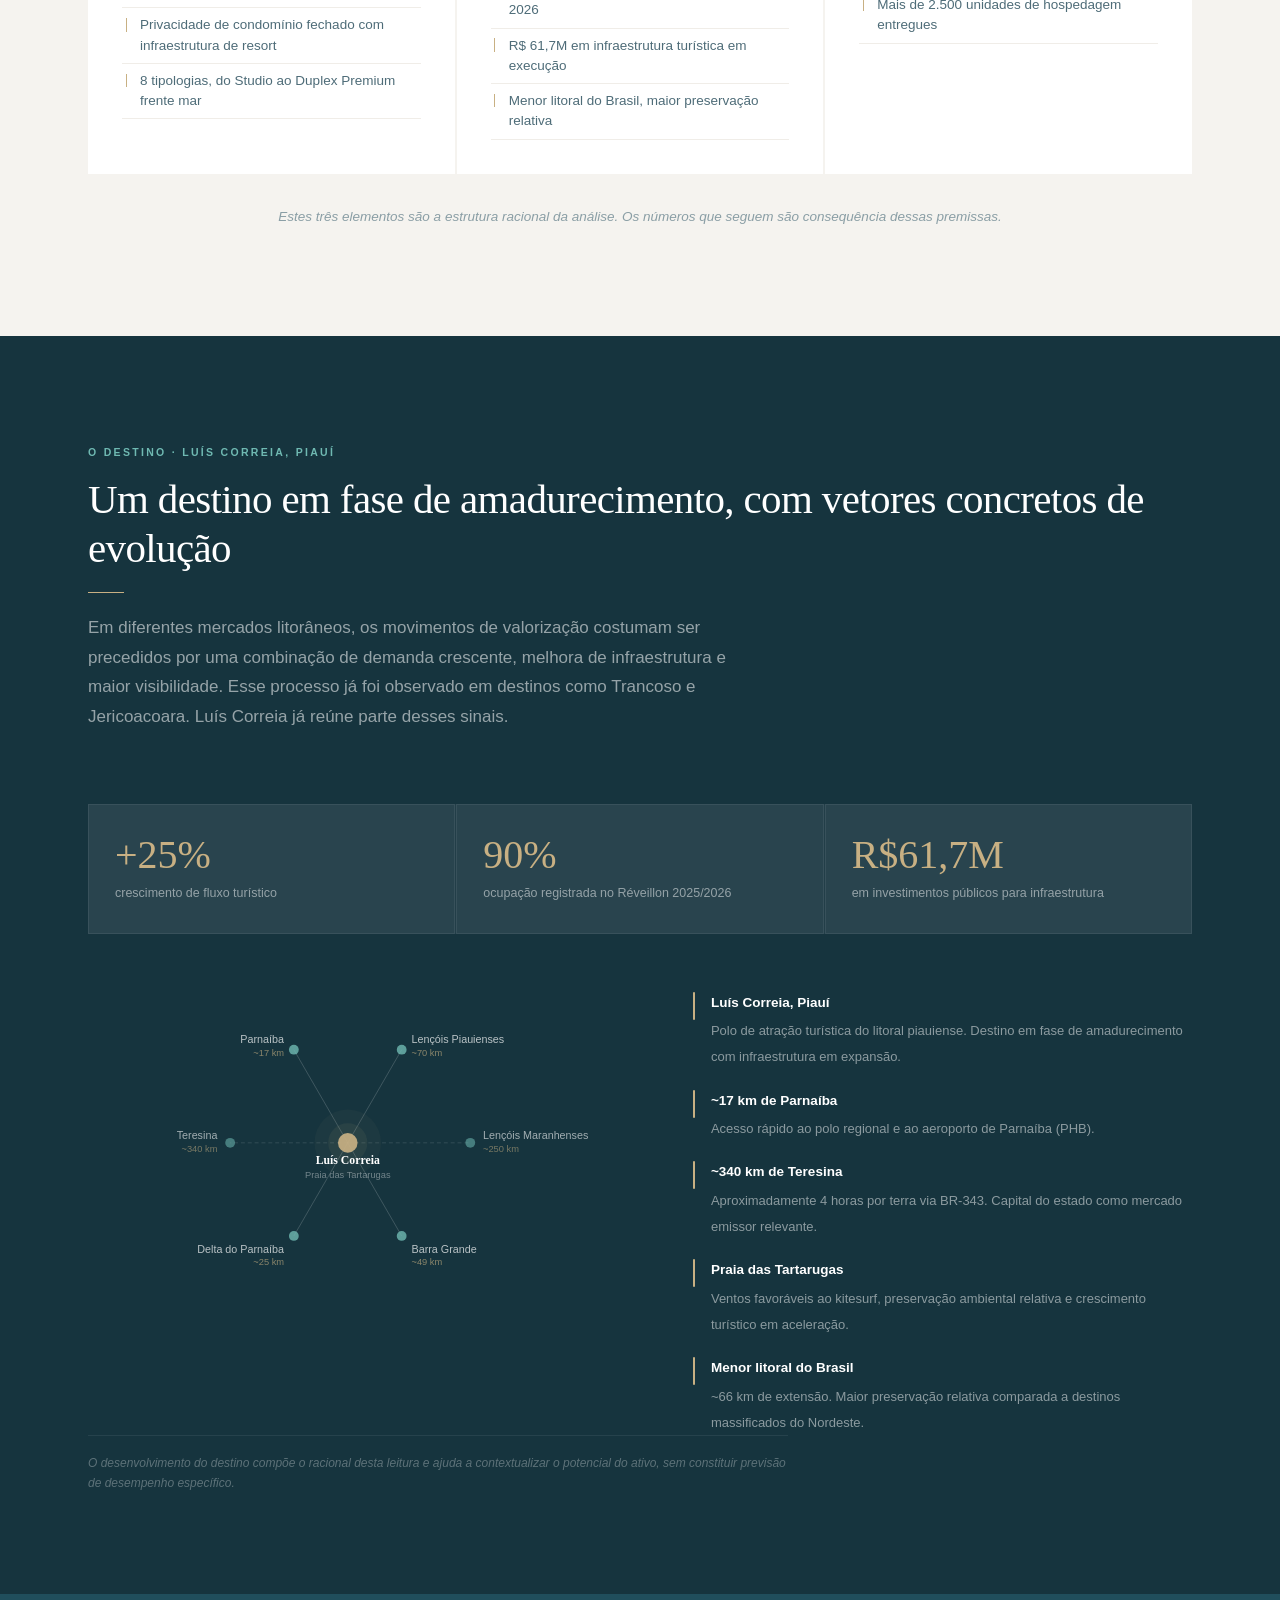
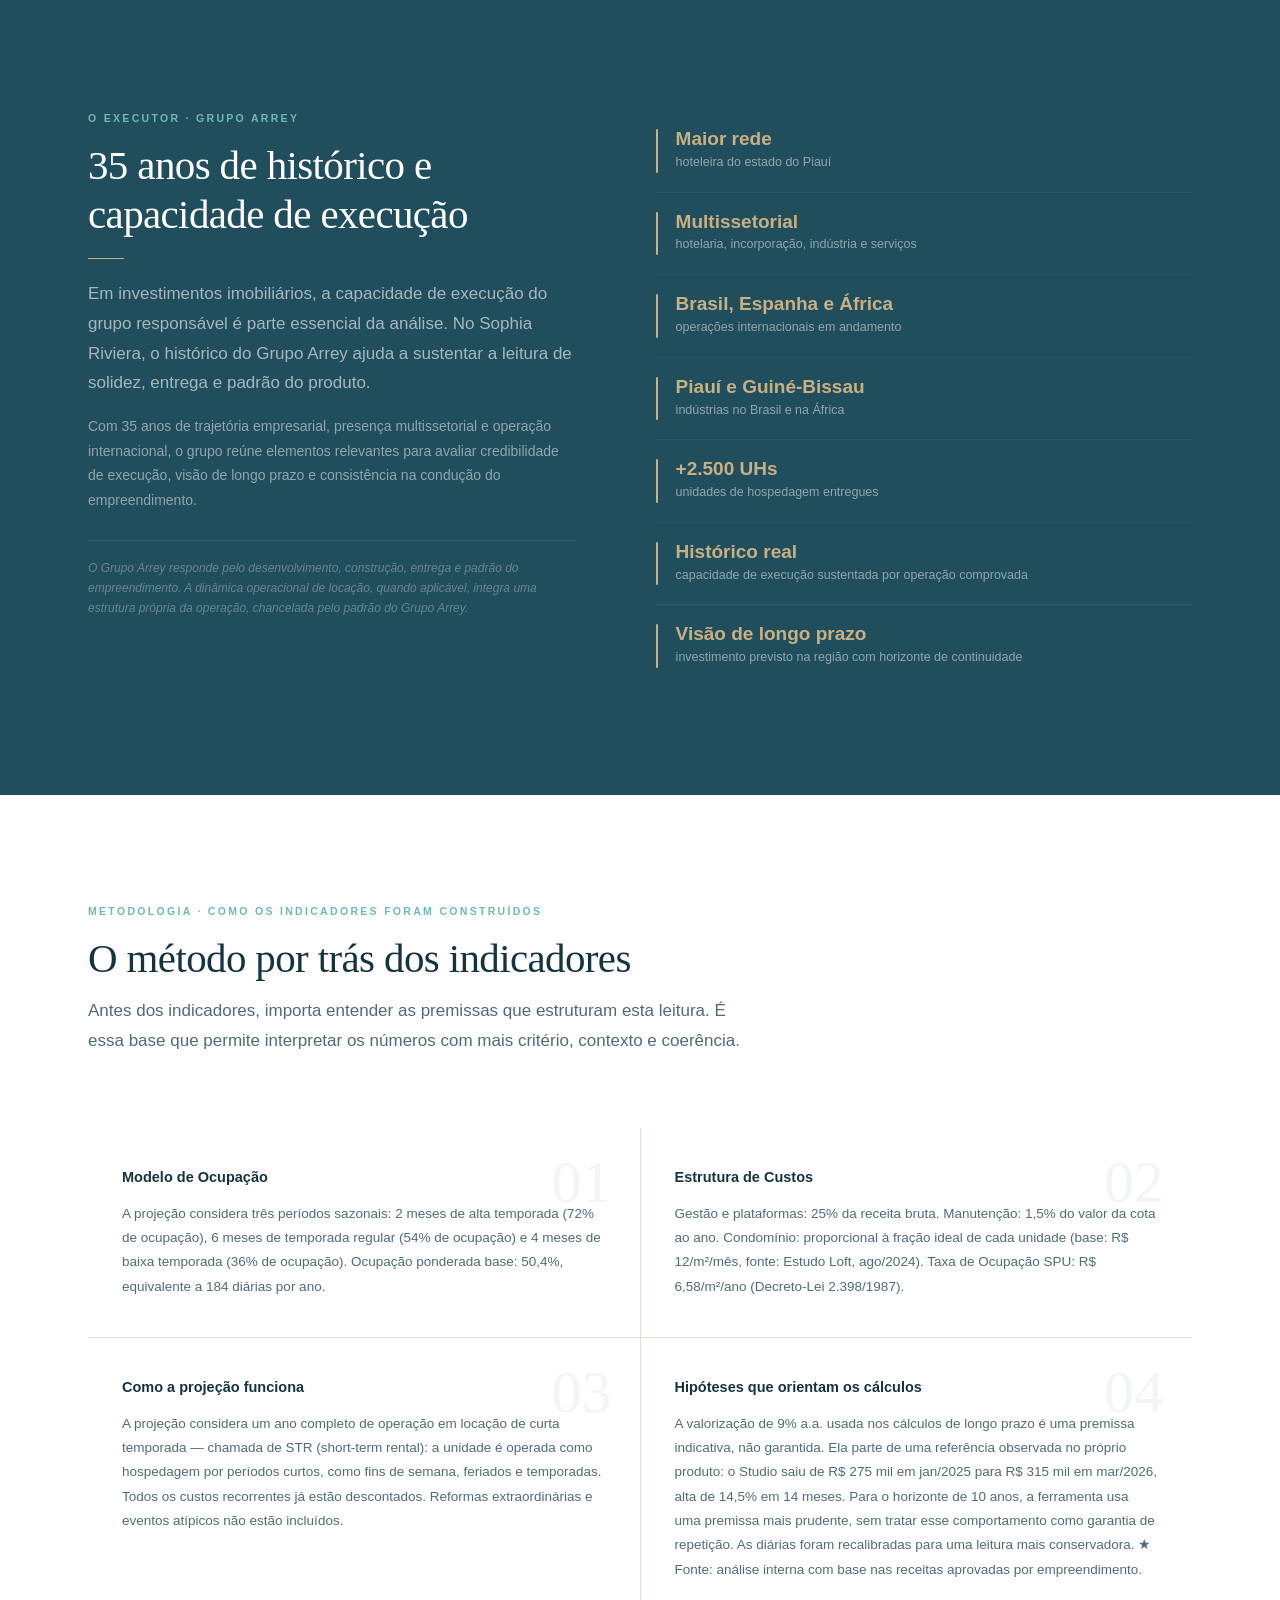
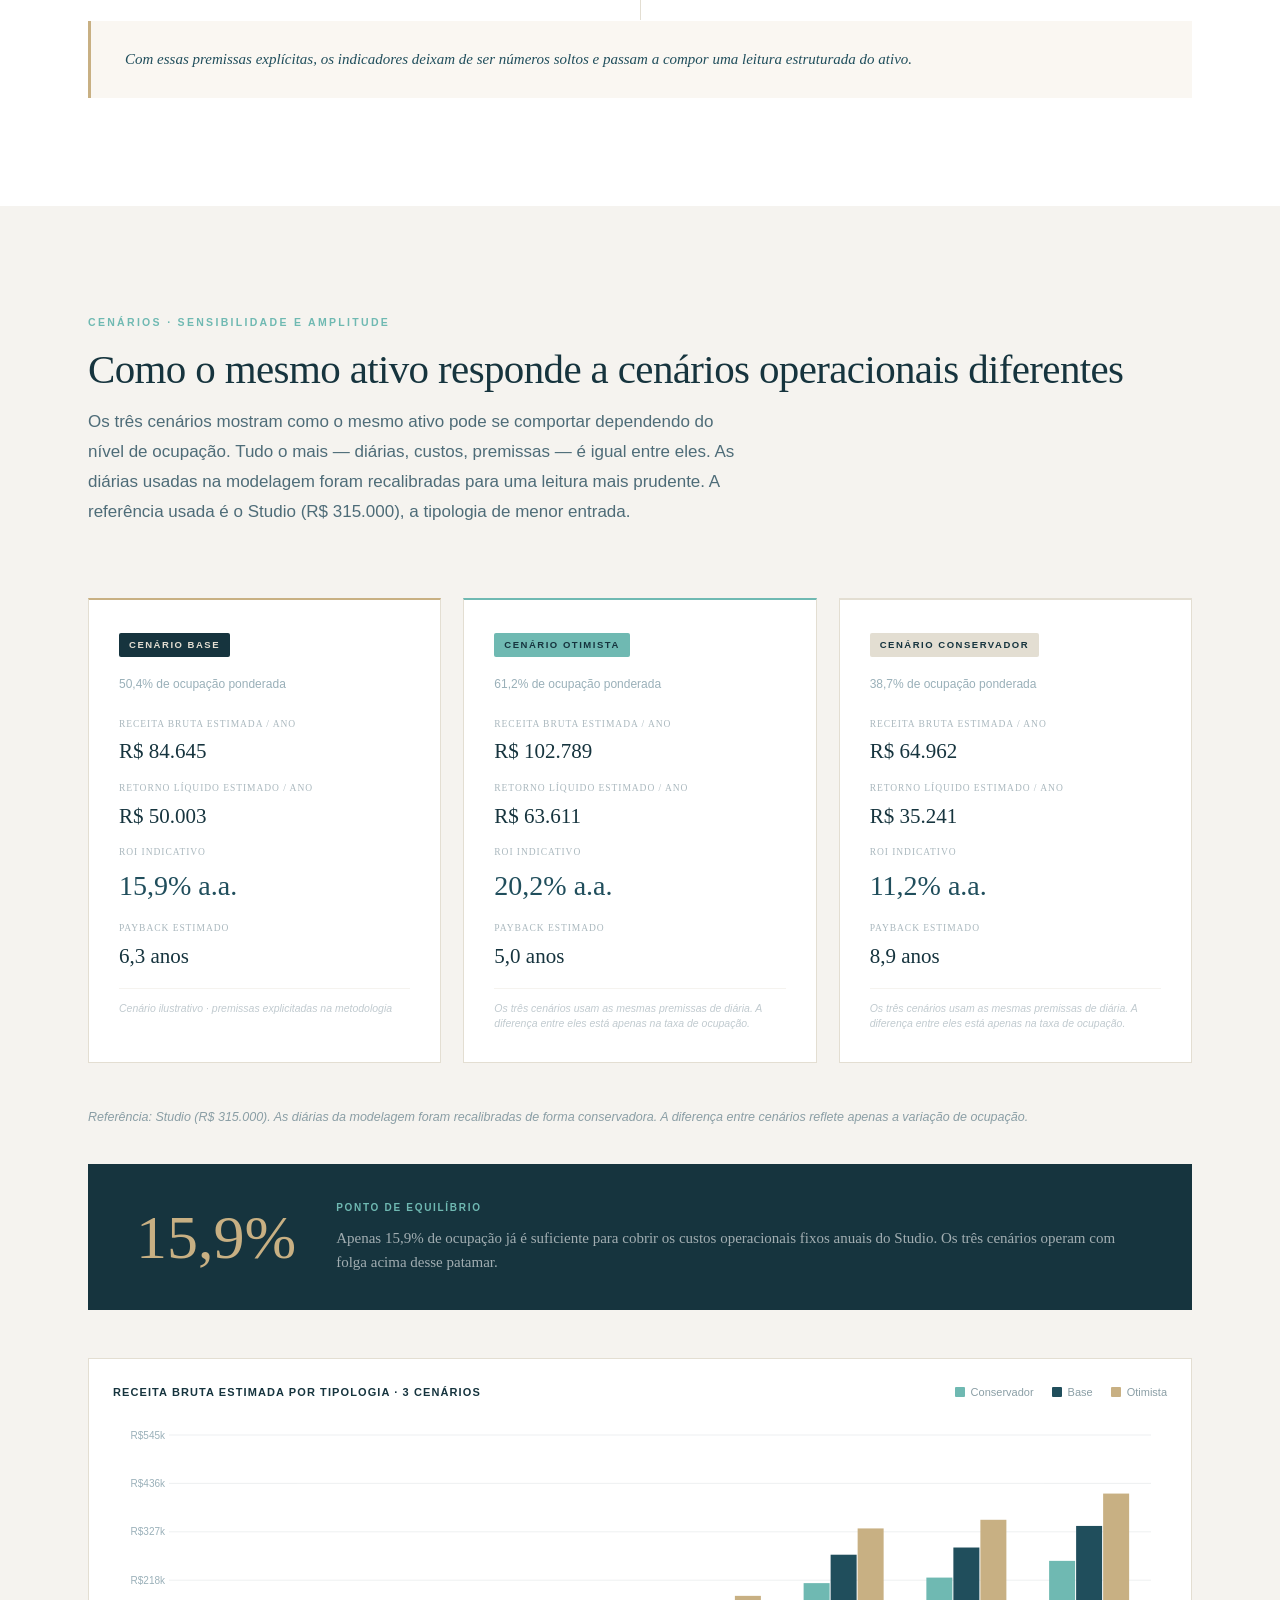
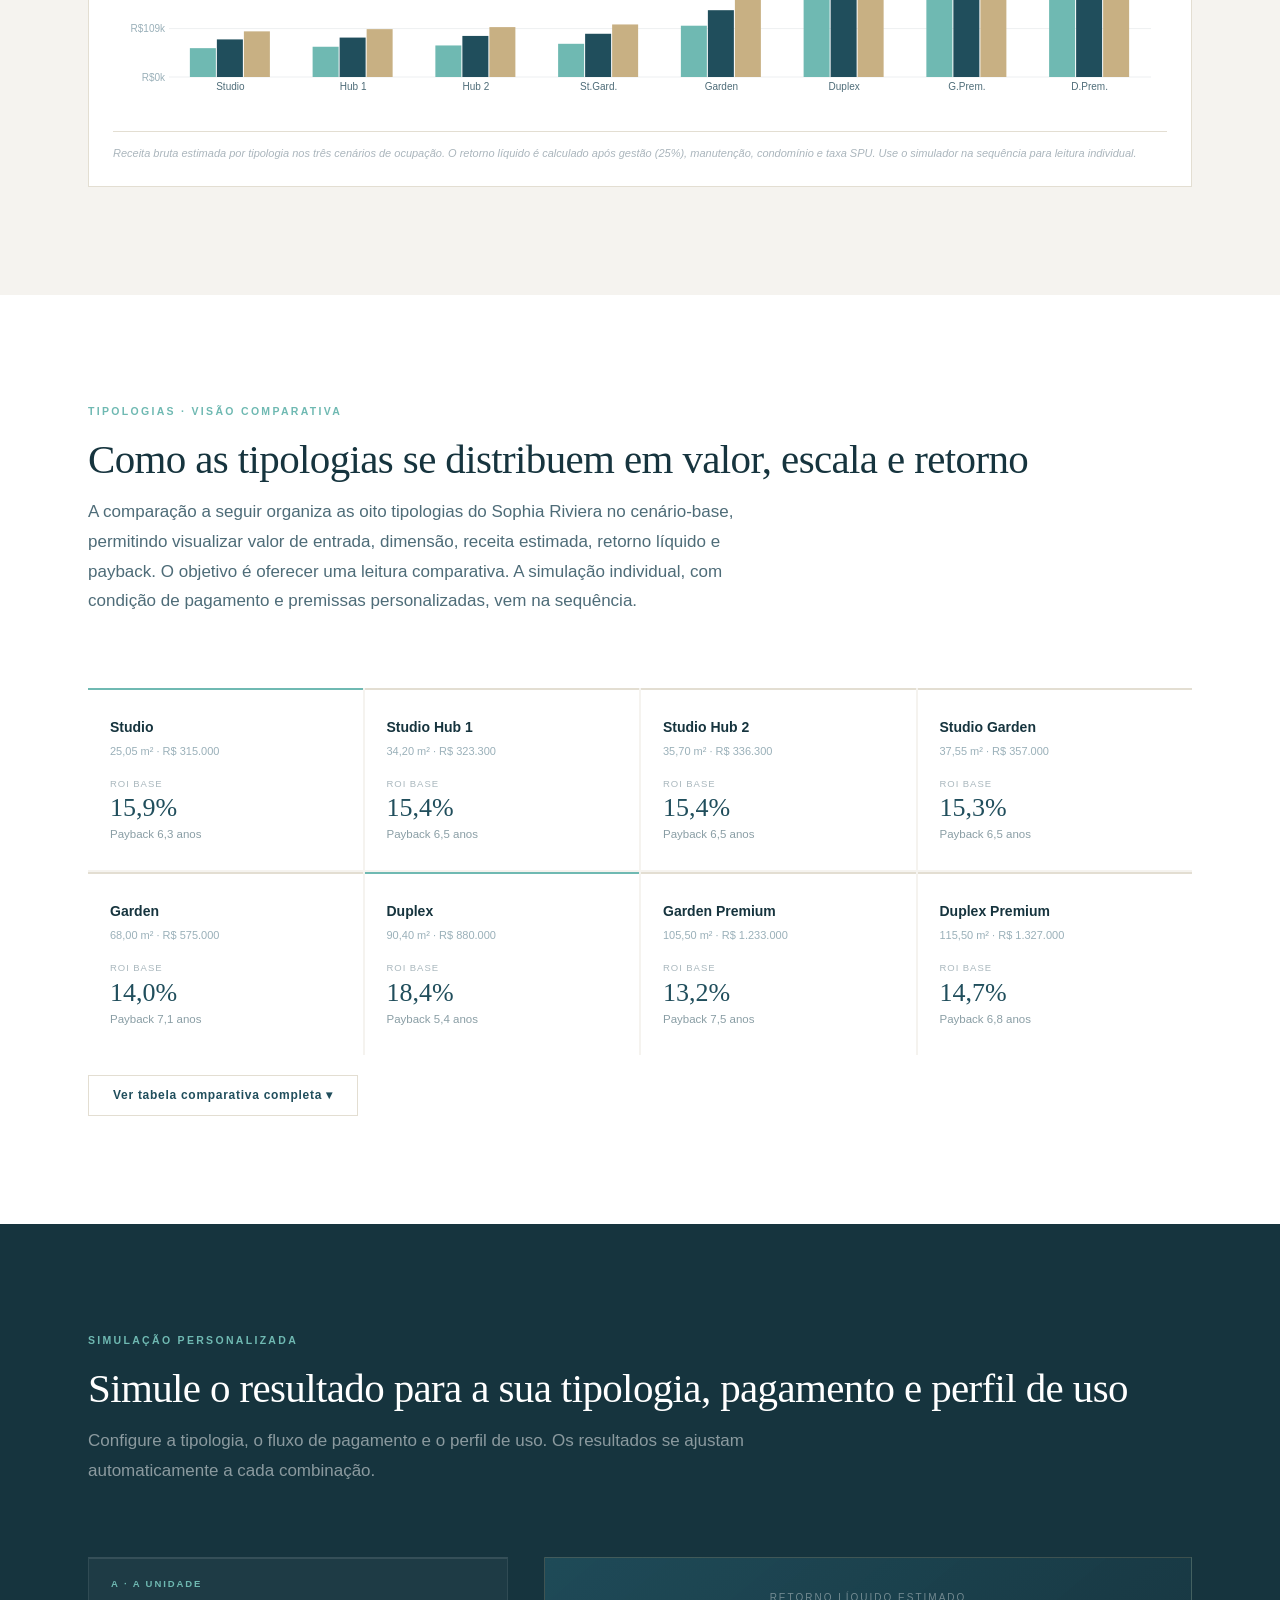
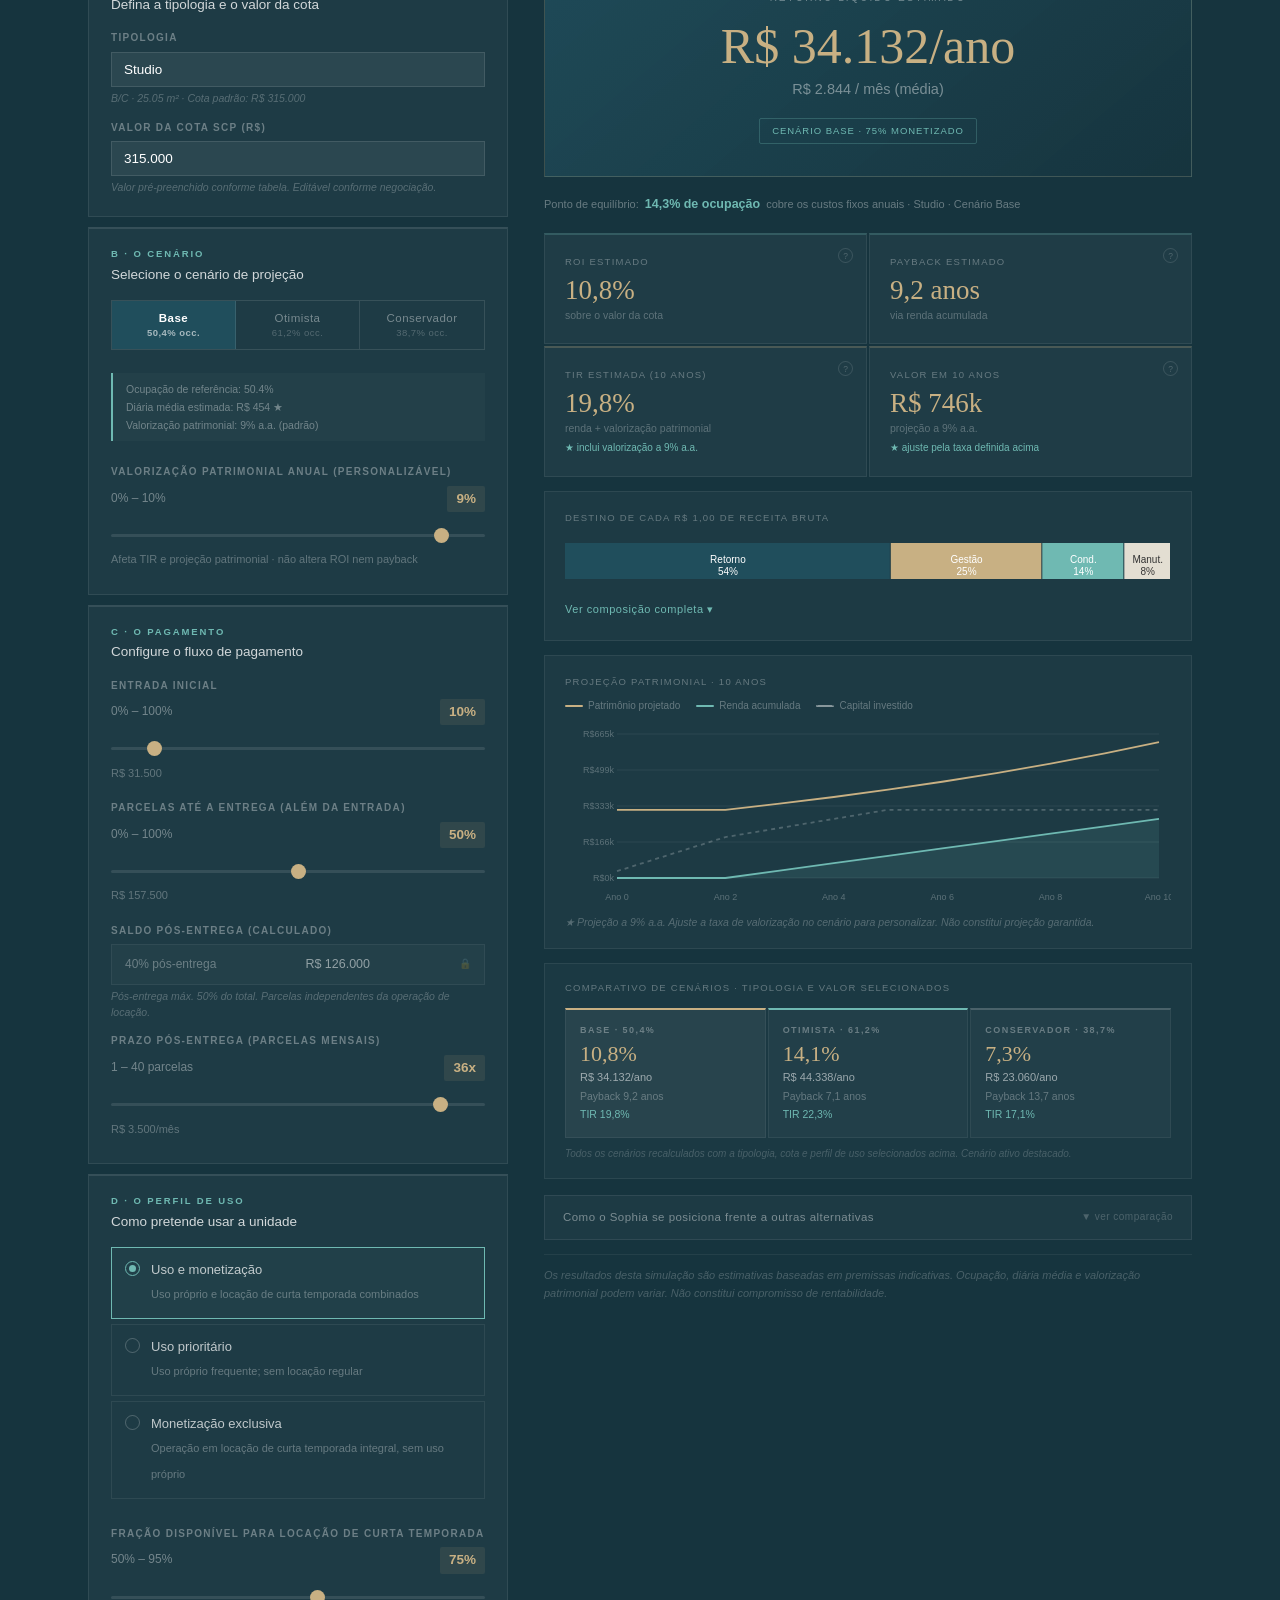
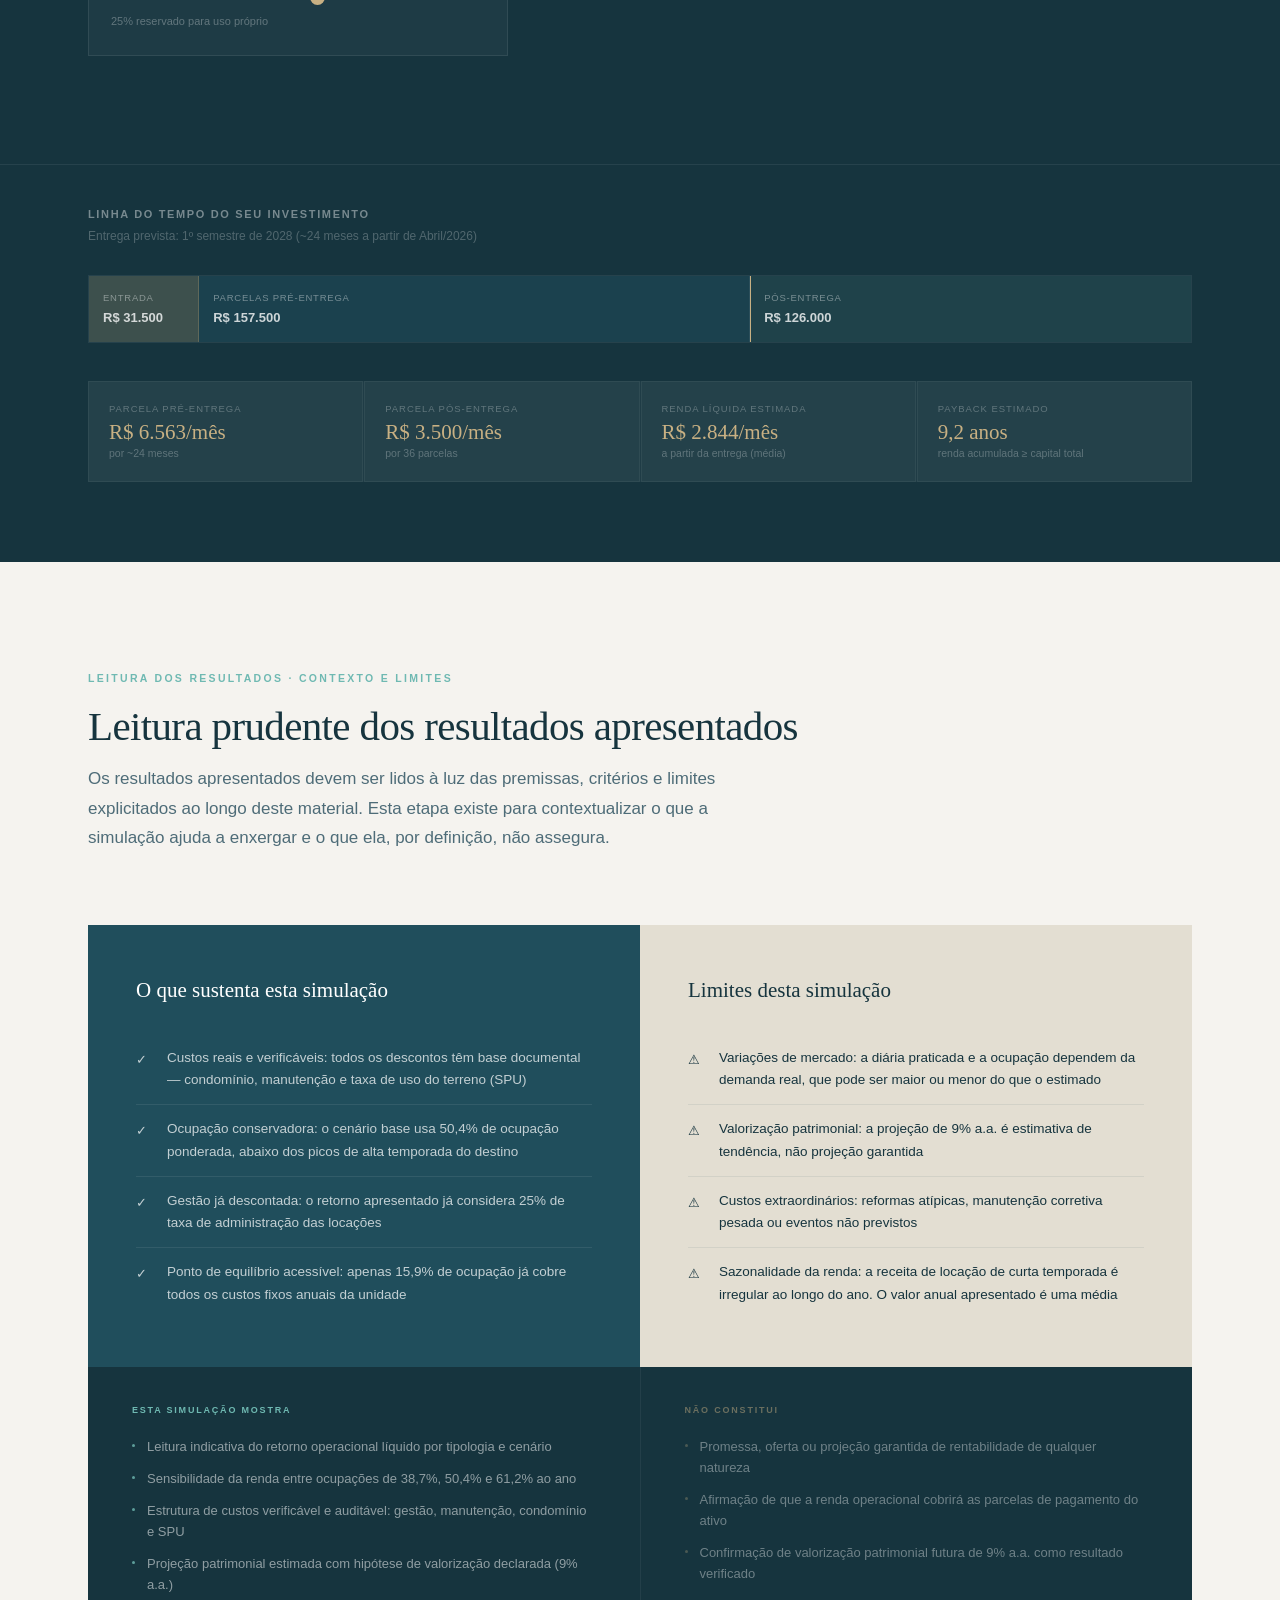
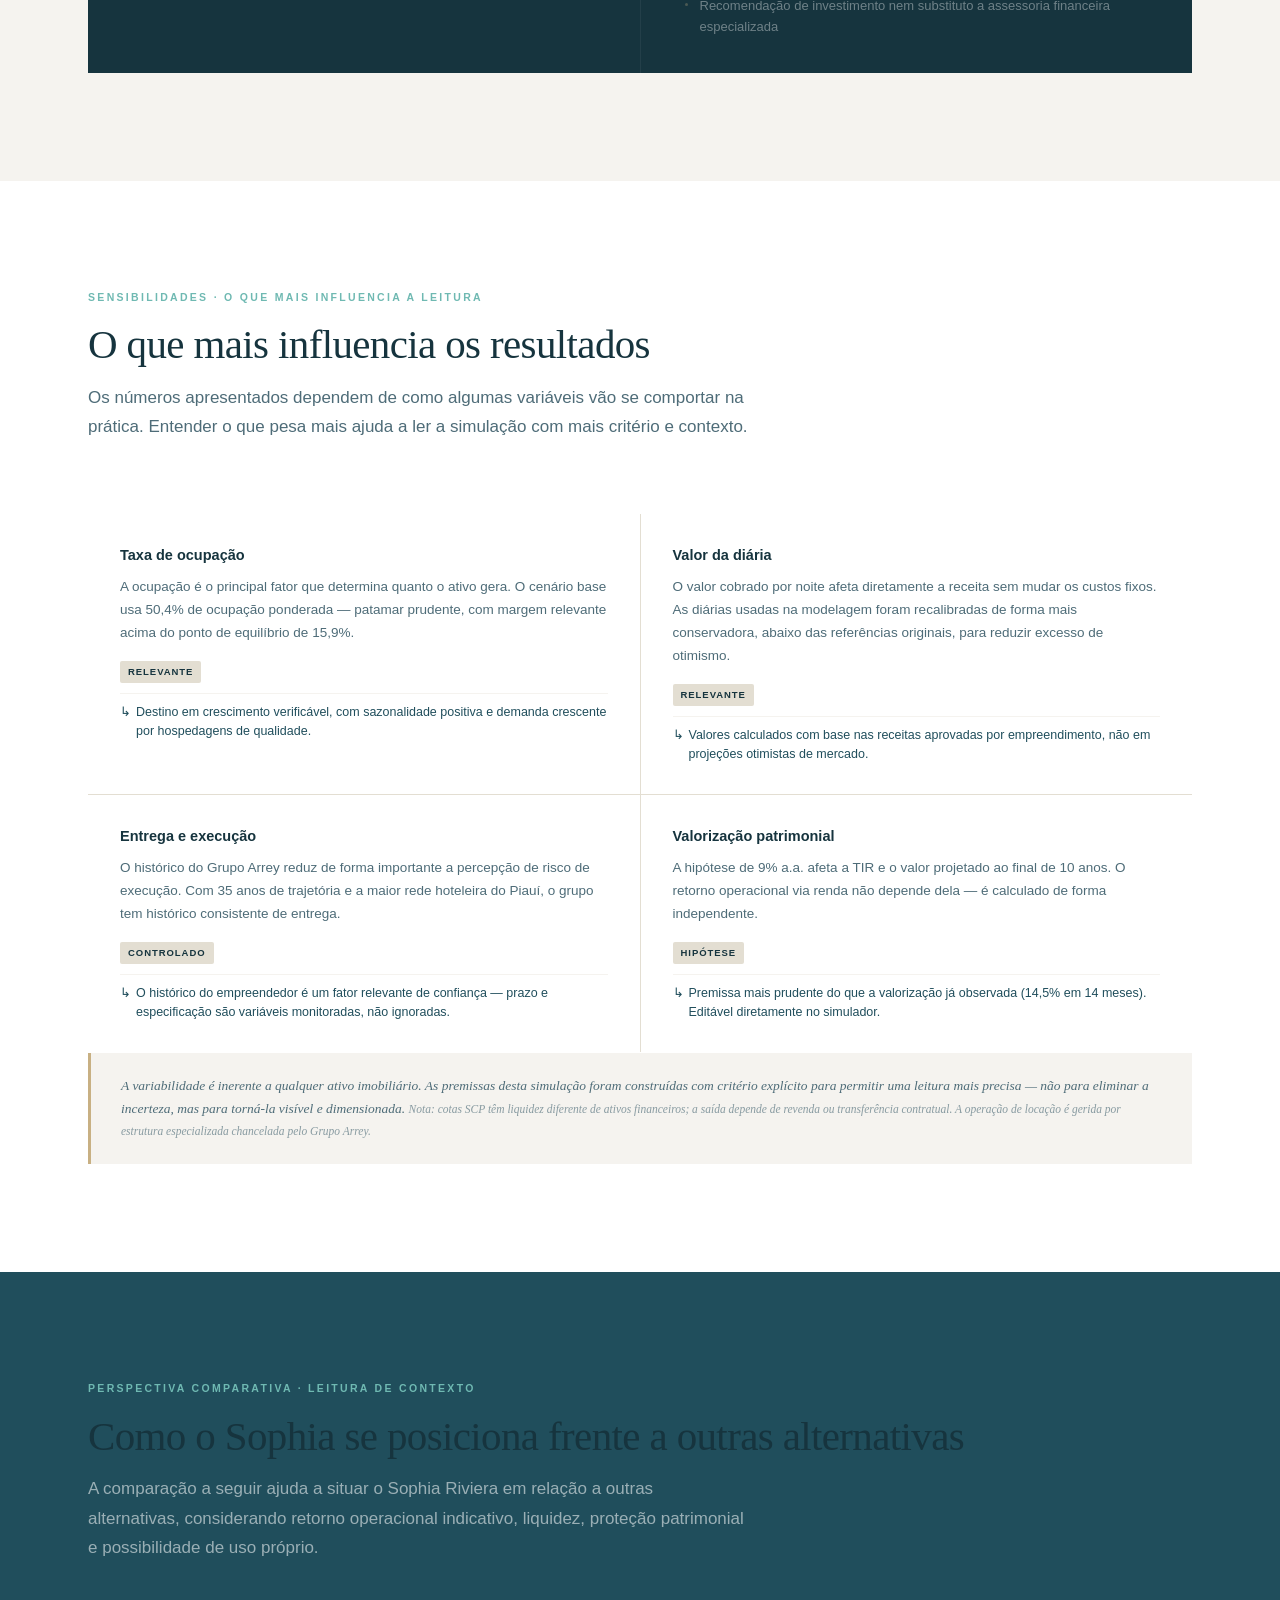
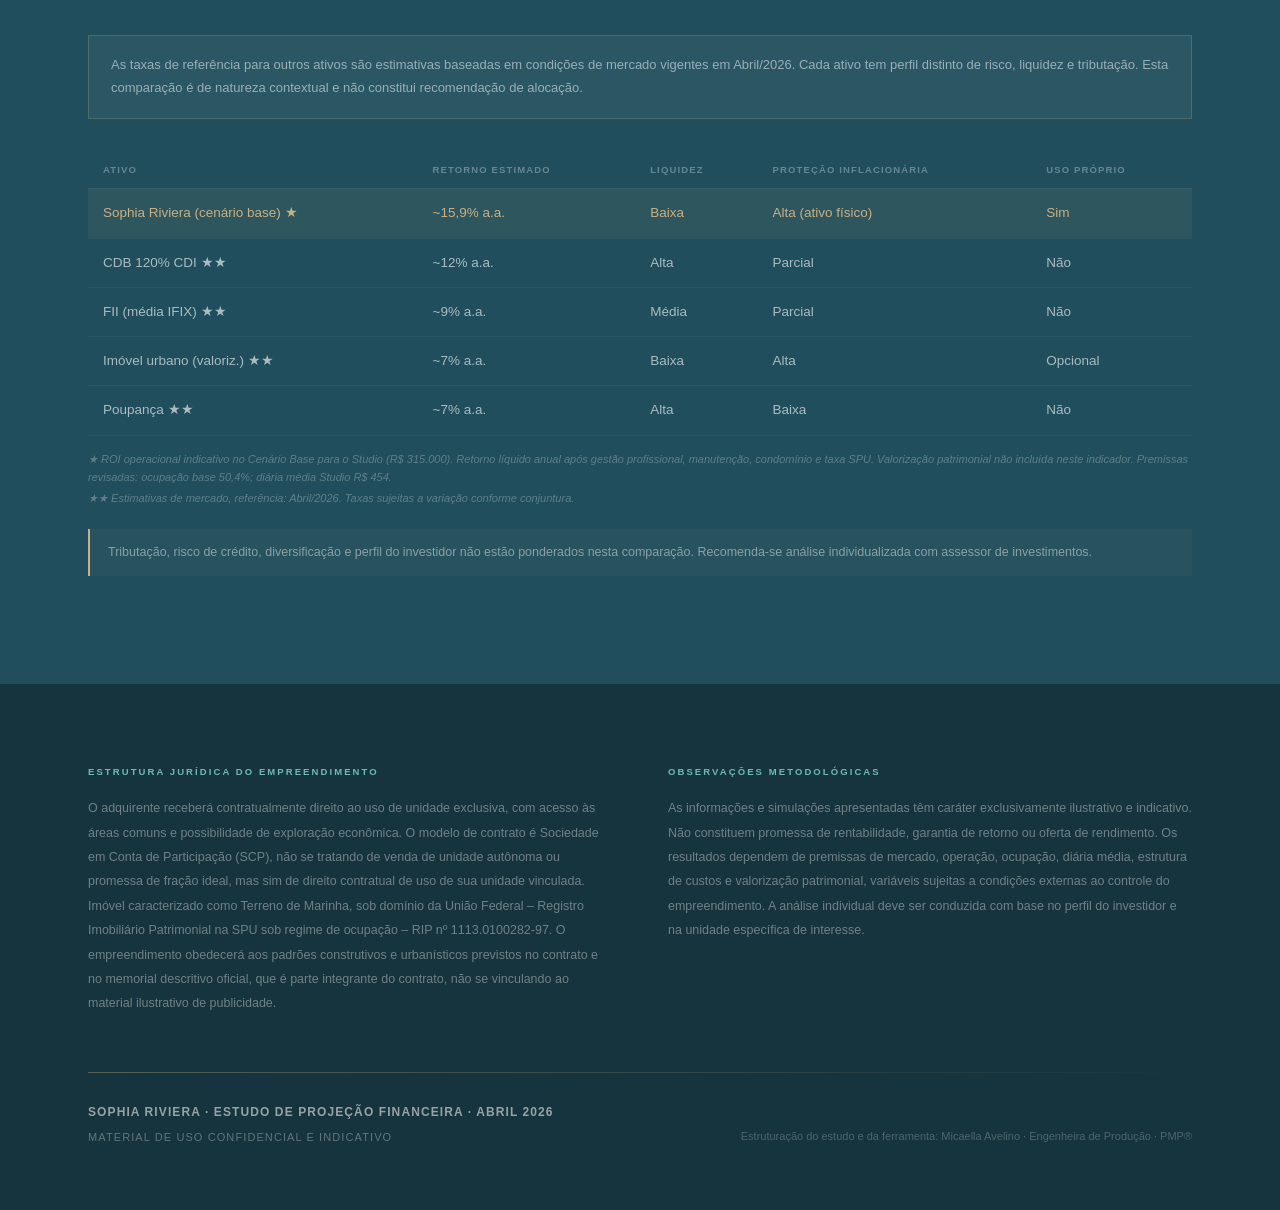
==== commit 8b7f06b0: "Round 8: copy revision — STR explained, ADR replaced, tone cleanup" ====
--- a/index.html
+++ b/index.html
@@ -730,13 +730,13 @@
       </div>
       <div class="mcard">
         <span class="mcard-num">03</span>
-        <div class="mcard-title">Escopo da Projeção</div>
-        <p class="mcard-text">A projeção considera horizonte anual de operação em regime STR, com todos os custos operacionais recorrentes já descontados. Reformas extraordinárias, eventos atípicos e variação de mercado não estão incluídos.</p>
+        <div class="mcard-title">Como a projeção funciona</div>
+        <p class="mcard-text">A projeção considera um ano completo de operação em locação de curta temporada — chamada de STR (short-term rental): a unidade é operada como hospedagem por períodos curtos, como fins de semana, feriados e temporadas. Todos os custos recorrentes já estão descontados. Reformas extraordinárias e eventos atípicos não estão incluídos.</p>
       </div>
       <div class="mcard">
         <span class="mcard-num">04</span>
-        <div class="mcard-title">Limites e Hipóteses</div>
-        <p class="mcard-text">A valorização patrimonial de 9% a.a. é uma estimativa indicativa de tendência, não uma projeção garantida. A diária média é estimativa derivada das receitas projetadas por tipologia. ★ Fonte: análise interna com base nas receitas aprovadas por empreendimento.</p>
+        <div class="mcard-title">Hipóteses que orientam os cálculos</div>
+        <p class="mcard-text">A valorização de 9% a.a. usada nos cálculos de longo prazo é uma premissa indicativa, não garantida. Ela parte de uma referência observada no próprio produto: o Studio saiu de R$ 275 mil em jan/2025 para R$ 315 mil em mar/2026, alta de 14,5% em 14 meses. Para o horizonte de 10 anos, a ferramenta usa uma premissa mais prudente, sem tratar esse comportamento como garantia de repetição. As diárias foram recalibradas para uma leitura mais conservadora. ★ Fonte: análise interna com base nas receitas aprovadas por empreendimento.</p>
       </div>
     </div>
     <div class="method-close">Com essas premissas explícitas, os indicadores deixam de ser números soltos e passam a compor uma leitura estruturada do ativo.</div>
@@ -749,7 +749,7 @@
     <div class="sh">
       <span class="eyebrow">Cenários · Sensibilidade e Amplitude</span>
       <h2 class="d-l" style="color:var(--navy)">Como o mesmo ativo responde a cenários operacionais diferentes</h2>
-      <p class="lead">Os três cenários variam exclusivamente na taxa de ocupação. A estrutura de diárias, custos e premissas é a mesma em todos. Os indicadores a seguir tomam como referência o Studio (R$&nbsp;315.000), tipologia de menor entrada.</p>
+      <p class="lead">Os três cenários mostram como o mesmo ativo pode se comportar dependendo do nível de ocupação. Tudo o mais — diárias, custos, premissas — é igual entre eles. As diárias usadas na modelagem foram recalibradas para uma leitura mais prudente. A referência usada é o Studio (R$&nbsp;315.000), a tipologia de menor entrada.</p>
     </div>
     <div class="sc-grid">
       <!-- BASE -->
@@ -770,7 +770,7 @@
         <div class="sc-kv"><div class="sc-kl">Retorno líquido estimado / ano</div><div style="font-family:var(--serif);font-size:21px;color:var(--navy)">R$ 63.611</div></div>
         <div class="sc-kv"><div class="sc-kl">ROI indicativo</div><div style="font-family:var(--serif);font-size:28px;color:var(--teal)">20,2% a.a.</div></div>
         <div class="sc-kv"><div class="sc-kl">Payback estimado</div><div style="font-family:var(--serif);font-size:21px;color:var(--navy)">5,0 anos</div></div>
-        <p class="sc-foot">★ Hipótese: escala linear de ocupação; ADR mantido constante como premissa conservadora</p>
+        <p class="sc-foot">Os três cenários usam as mesmas premissas de diária. A diferença entre eles está apenas na taxa de ocupação.</p>
       </div>
       <!-- CONSERVADOR -->
       <div class="sc-card cons">
@@ -780,10 +780,10 @@
         <div class="sc-kv"><div class="sc-kl">Retorno líquido estimado / ano</div><div style="font-family:var(--serif);font-size:21px;color:var(--navy)">R$ 35.241</div></div>
         <div class="sc-kv"><div class="sc-kl">ROI indicativo</div><div style="font-family:var(--serif);font-size:28px;color:var(--teal)">11,2% a.a.</div></div>
         <div class="sc-kv"><div class="sc-kl">Payback estimado</div><div style="font-family:var(--serif);font-size:21px;color:var(--navy)">8,9 anos</div></div>
-        <p class="sc-foot">★ Hipótese: escala linear de ocupação; ADR mantido constante como premissa conservadora</p>
-      </div>
-    </div>
-    <p style="font-size:12.5px;color:#8a9ea5;margin-bottom:36px;font-style:italic">Referência: Studio (R$&nbsp;315.000). Variação reflete exclusivamente a taxa de ocupação; diária média mantida constante como premissa conservadora.</p>
+        <p class="sc-foot">Os três cenários usam as mesmas premissas de diária. A diferença entre eles está apenas na taxa de ocupação.</p>
+      </div>
+    </div>
+    <p style="font-size:12.5px;color:#8a9ea5;margin-bottom:36px;font-style:italic">Referência: Studio (R$&nbsp;315.000). As diárias da modelagem foram recalibradas de forma conservadora. A diferença entre cenários reflete apenas a variação de ocupação.</p>
     <!-- BREAKEVEN -->
     <div class="be-box">
       <div class="be-num">15,9%</div>
@@ -990,13 +990,13 @@
           <div class="ib-head"><span class="ib-tag">D · O Perfil de Uso</span><div class="ib-title">Como pretende usar a unidade</div></div>
           <div class="ib-body">
             <div class="rg" id="rgPerfil">
-              <label class="ro on"><input type="radio" name="perf" value="0" checked><div class="ri"></div><div class="rt"><strong>Uso e monetização</strong><small>Uso próprio e locação STR combinados</small></div></label>
+              <label class="ro on"><input type="radio" name="perf" value="0" checked><div class="ri"></div><div class="rt"><strong>Uso e monetização</strong><small>Uso próprio e locação de curta temporada combinados</small></div></label>
               <label class="ro"><input type="radio" name="perf" value="1"><div class="ri"></div><div class="rt"><strong>Uso prioritário</strong><small>Uso próprio frequente; sem locação regular</small></div></label>
-              <label class="ro"><input type="radio" name="perf" value="2"><div class="ri"></div><div class="rt"><strong>Monetização exclusiva</strong><small>Operação STR integral, sem uso próprio</small></div></label>
+              <label class="ro"><input type="radio" name="perf" value="2"><div class="ri"></div><div class="rt"><strong>Monetização exclusiva</strong><small>Operação em locação de curta temporada integral, sem uso próprio</small></div></label>
             </div>
             <div id="monPctRow" style="margin-top:14px">
               <div class="slider-row">
-                <label class="fl">Fração disponível para locação STR</label>
+                <label class="fl">Fração disponível para locação de curta temporada</label>
                 <div class="sl-top"><span style="font-size:12px;color:rgba(255,255,255,.38)">50% – 95%</span><span class="sl-val" id="svMon">75%</span></div>
                 <input type="range" id="slMon" min="50" max="95" value="75" step="5">
                 <span class="sl-sub" id="ssMon">25% reservado para uso próprio</span>
@@ -1171,19 +1171,19 @@
       <div class="pp left">
         <h3>O que sustenta esta simulação</h3>
         <ul class="pp-list">
-          <li class="pp-item"><span class="pp-icon">✓</span><span>Custos reais e auditáveis: condomínio por fração ideal verificada, SPU por decreto-lei, manutenção a 1,5% do valor da cota</span></li>
-          <li class="pp-item"><span class="pp-icon">✓</span><span>Ocupação prudente: o cenário base usa 50,4%, abaixo da ocupação registrada na alta temporada do destino</span></li>
-          <li class="pp-item"><span class="pp-icon">✓</span><span>Gestão profissional já descontada: o retorno apresentado já desconta 25% de administração de locações</span></li>
-          <li class="pp-item" style="border-bottom:none"><span class="pp-icon">✓</span><span>Ponto de equilíbrio: apenas 15,9% de ocupação cobre os custos operacionais fixos anuais</span></li>
+          <li class="pp-item"><span class="pp-icon">✓</span><span>Custos reais e verificáveis: todos os descontos têm base documental — condomínio, manutenção e taxa de uso do terreno (SPU)</span></li>
+          <li class="pp-item"><span class="pp-icon">✓</span><span>Ocupação conservadora: o cenário base usa 50,4% de ocupação ponderada, abaixo dos picos de alta temporada do destino</span></li>
+          <li class="pp-item"><span class="pp-icon">✓</span><span>Gestão já descontada: o retorno apresentado já considera 25% de taxa de administração das locações</span></li>
+          <li class="pp-item" style="border-bottom:none"><span class="pp-icon">✓</span><span>Ponto de equilíbrio acessível: apenas 15,9% de ocupação já cobre todos os custos fixos anuais da unidade</span></li>
         </ul>
       </div>
       <div class="pp right">
         <h3>Limites desta simulação</h3>
         <ul class="pp-list">
-          <li class="pp-item"><span class="pp-icon">⚠</span><span>Variações de mercado: ADR e ocupação dependem da demanda real, que pode ser diferente do estimado em qualquer sentido</span></li>
+          <li class="pp-item"><span class="pp-icon">⚠</span><span>Variações de mercado: a diária praticada e a ocupação dependem da demanda real, que pode ser maior ou menor do que o estimado</span></li>
           <li class="pp-item"><span class="pp-icon">⚠</span><span>Valorização patrimonial: a projeção de 9% a.a. é estimativa de tendência, não projeção garantida</span></li>
           <li class="pp-item"><span class="pp-icon">⚠</span><span>Custos extraordinários: reformas atípicas, manutenção corretiva pesada ou eventos não previstos</span></li>
-          <li class="pp-item" style="border-bottom:none"><span class="pp-icon">⚠</span><span>Sazonalidade da renda: a receita mensal de STR é irregular. O valor anual apresentado é uma média</span></li>
+          <li class="pp-item" style="border-bottom:none"><span class="pp-icon">⚠</span><span>Sazonalidade da renda: a receita de locação de curta temporada é irregular ao longo do ano. O valor anual apresentado é uma média</span></li>
         </ul>
       </div>
     </div>
@@ -1217,18 +1217,16 @@
   <div class="wrap">
     <div class="sh">
       <span class="eyebrow">Sensibilidades · O que mais influencia a leitura</span>
-      <h2 class="d-l" style="color:var(--navy)">Quais fatores podem alterar esta leitura</h2>
-      <p class="lead">Os resultados apresentados dependem de variáveis operacionais, patrimoniais e de mercado. Explicitar essas variáveis ajuda a interpretar a simulação com mais critério.</p>
+      <h2 class="d-l" style="color:var(--navy)">O que mais influencia os resultados</h2>
+      <p class="lead">Os números apresentados dependem de como algumas variáveis vão se comportar na prática. Entender o que pesa mais ajuda a ler a simulação com mais critério e contexto.</p>
     </div>
     <div class="rk-grid">
-      <div class="rk-card"><div class="rk-title">Taxa de ocupação efetiva</div><p class="rk-desc">A taxa de ocupação efetiva é a principal variável operacional da projeção. Uma queda de 10 pontos percentuais reduz a receita bruta em aproximadamente 18%.</p><span class="rk-impact">Relevante</span><div class="rk-mit">Destino em crescimento verificável; breakeven de 15,9% oferece margem antes do impacto operacional.</div></div>
-      <div class="rk-card"><div class="rk-title">Diária média praticada</div><p class="rk-desc">A diária média praticada afeta diretamente a receita bruta sem alteração nos custos fixos, comprimindo a margem operacional.</p><span class="rk-impact">Relevante</span><div class="rk-mit">ADR calculado de forma conservadora a partir das receitas aprovadas por empreendimento, não de projeções otimistas.</div></div>
-      <div class="rk-card"><div class="rk-title">Prazo e especificação de entrega</div><p class="rk-desc">Um atraso na entrega adia o início da geração de renda. Desvio de especificação pode afetar o posicionamento e a diária praticada.</p><span class="rk-impact">Moderado</span><div class="rk-mit">Grupo Arrey: 35 anos de histórico de entrega, maior rede hoteleira do Piauí.</div></div>
-      <div class="rk-card"><div class="rk-title">Trajetória patrimonial do ativo</div><p class="rk-desc">A hipótese de valorização de 9% a.a. afeta a TIR e o valor residual estimado ao final do horizonte de 10 anos.</p><span class="rk-impact">Moderado</span><div class="rk-mit">Valorização é hipótese complementar. O retorno operacional via renda não depende dela.</div></div>
-      <div class="rk-card"><div class="rk-title">Eficiência da gestão operacional</div><p class="rk-desc">A receita bruta depende da eficiência da operação das locações na plataforma STR, incluindo precificação dinâmica e taxa de conversão.</p><span class="rk-impact">Relevante</span><div class="rk-mit">Operação gerida por estrutura especializada em STR de alto padrão, chancelada pelo Grupo Arrey.</div></div>
-      <div class="rk-card"><div class="rk-title">Liquidez do ativo</div><p class="rk-desc">Cotas SCP não têm liquidez equivalente à de ativos financeiros. A saída do investimento depende de revenda ou transferência contratual.</p><span class="rk-impact">Moderado</span><div class="rk-mit">Cotas SCP de empreendimentos com histórico comprovado de execução tendem a gerar demanda secundária ao longo do tempo.</div></div>
-    </div>
-    <div class="rk-close">A variabilidade é inerente a qualquer ativo imobiliário. As premissas desta simulação foram construídas com critério explícito, o que permite interpretar os resultados com mais precisão, mas não os isenta de incerteza.</div>
+      <div class="rk-card"><div class="rk-title">Taxa de ocupação</div><p class="rk-desc">A ocupação é o principal fator que determina quanto o ativo gera. O cenário base usa 50,4% de ocupação ponderada — patamar prudente, com margem relevante acima do ponto de equilíbrio de 15,9%.</p><span class="rk-impact">Relevante</span><div class="rk-mit">Destino em crescimento verificável, com sazonalidade positiva e demanda crescente por hospedagens de qualidade.</div></div>
+      <div class="rk-card"><div class="rk-title">Valor da diária</div><p class="rk-desc">O valor cobrado por noite afeta diretamente a receita sem mudar os custos fixos. As diárias usadas na modelagem foram recalibradas de forma mais conservadora, abaixo das referências originais, para reduzir excesso de otimismo.</p><span class="rk-impact">Relevante</span><div class="rk-mit">Valores calculados com base nas receitas aprovadas por empreendimento, não em projeções otimistas de mercado.</div></div>
+      <div class="rk-card"><div class="rk-title">Entrega e execução</div><p class="rk-desc">O histórico do Grupo Arrey reduz de forma importante a percepção de risco de execução. Com 35 anos de trajetória e a maior rede hoteleira do Piauí, o grupo tem histórico consistente de entrega.</p><span class="rk-impact">Controlado</span><div class="rk-mit">O histórico do empreendedor é um fator relevante de confiança — prazo e especificação são variáveis monitoradas, não ignoradas.</div></div>
+      <div class="rk-card"><div class="rk-title">Valorização patrimonial</div><p class="rk-desc">A hipótese de 9% a.a. afeta a TIR e o valor projetado ao final de 10 anos. O retorno operacional via renda não depende dela — é calculado de forma independente.</p><span class="rk-impact">Hipótese</span><div class="rk-mit">Premissa mais prudente do que a valorização já observada (14,5% em 14 meses). Editável diretamente no simulador.</div></div>
+    </div>
+    <div class="rk-close">A variabilidade é inerente a qualquer ativo imobiliário. As premissas desta simulação foram construídas com critério explícito para permitir uma leitura mais precisa — não para eliminar a incerteza, mas para torná-la visível e dimensionada. <span style="font-size:11.5px;opacity:.65">Nota: cotas SCP têm liquidez diferente de ativos financeiros; a saída depende de revenda ou transferência contratual. A operação de locação é gerida por estrutura especializada chancelada pelo Grupo Arrey.</span></div>
   </div>
 </section>
 
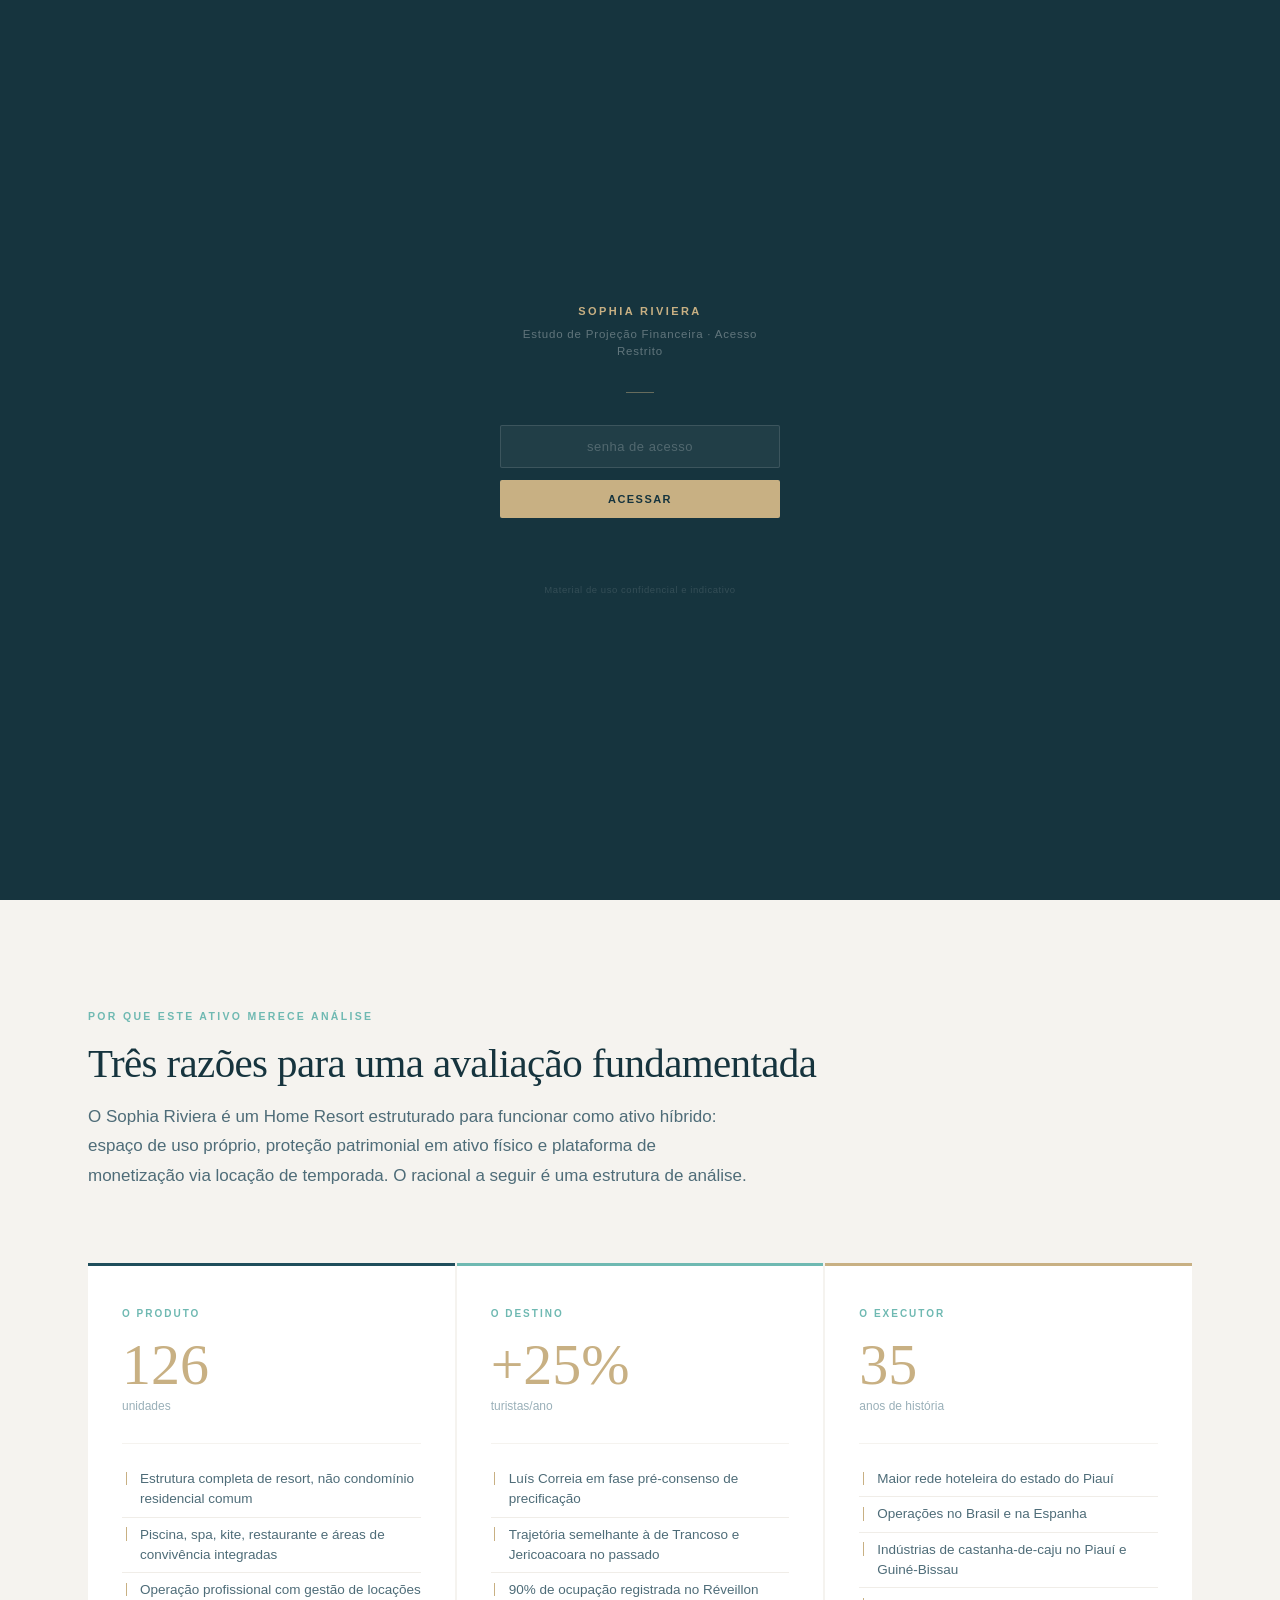
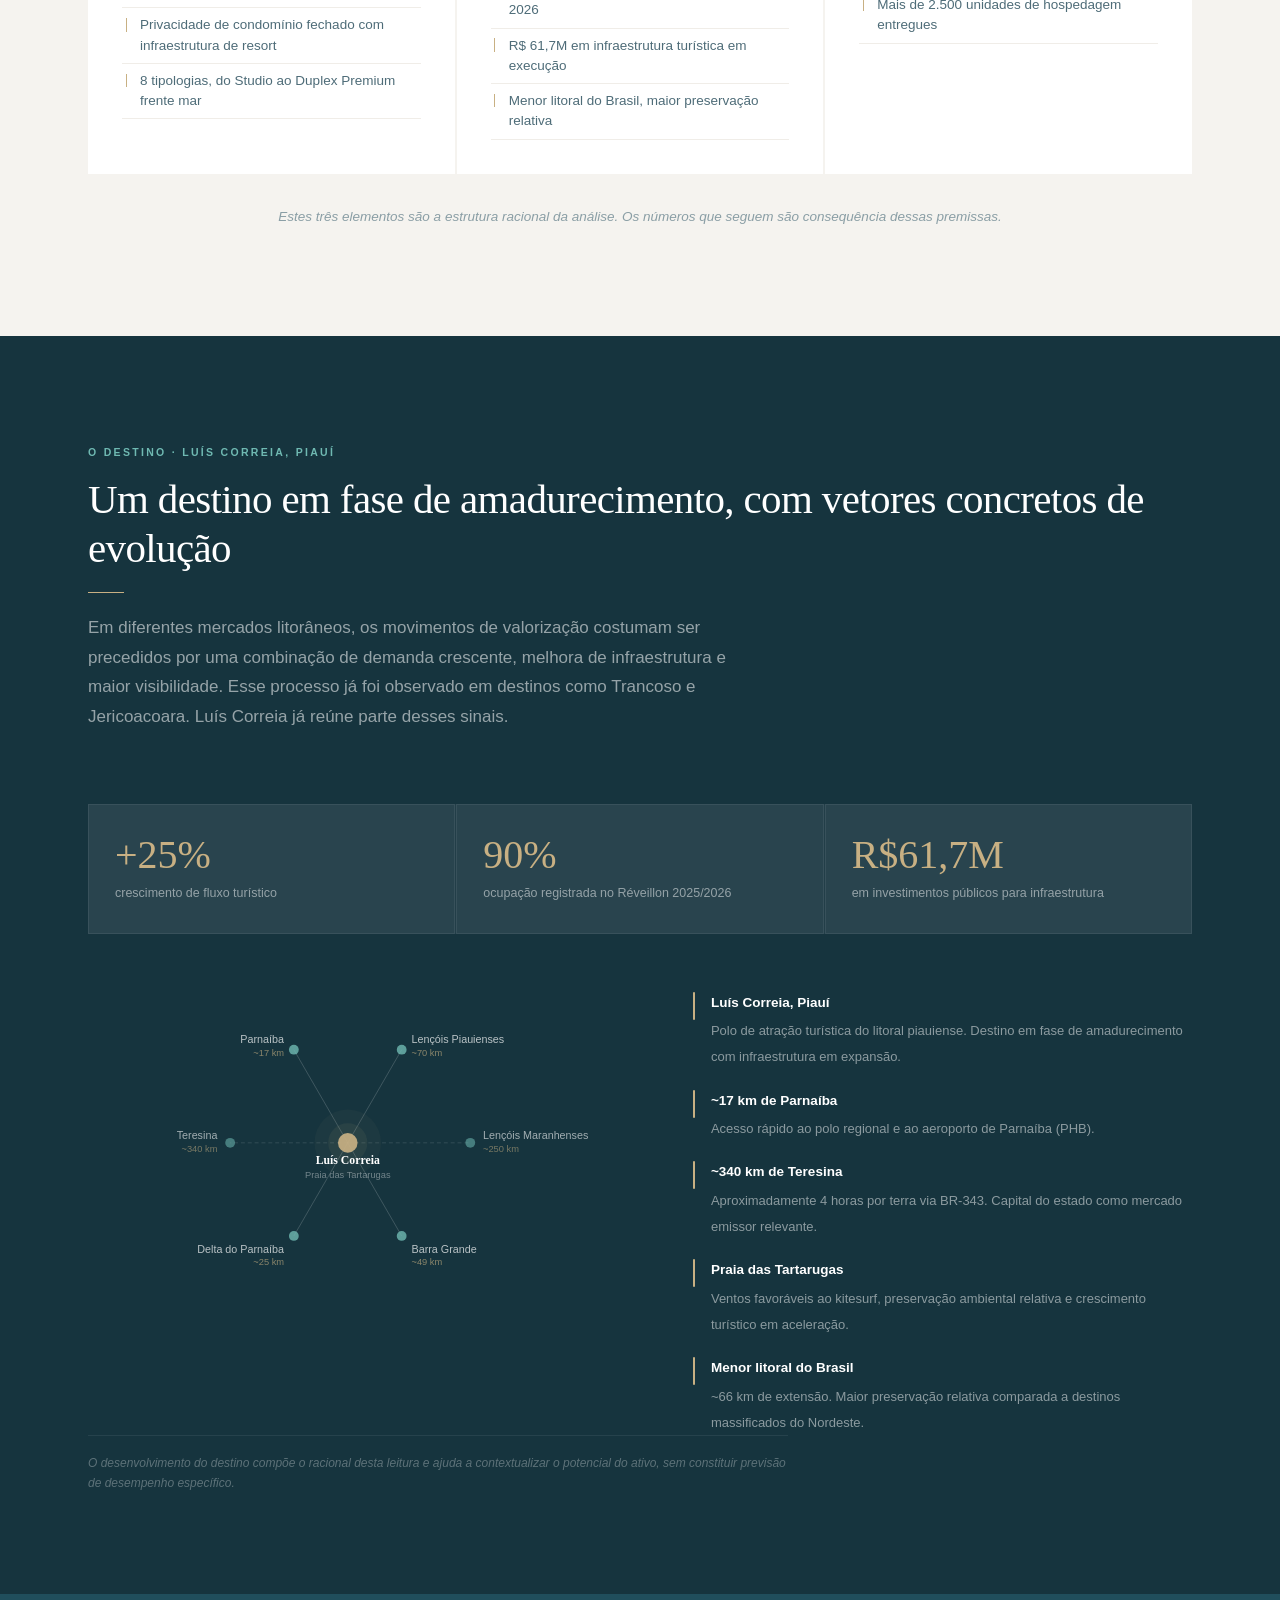
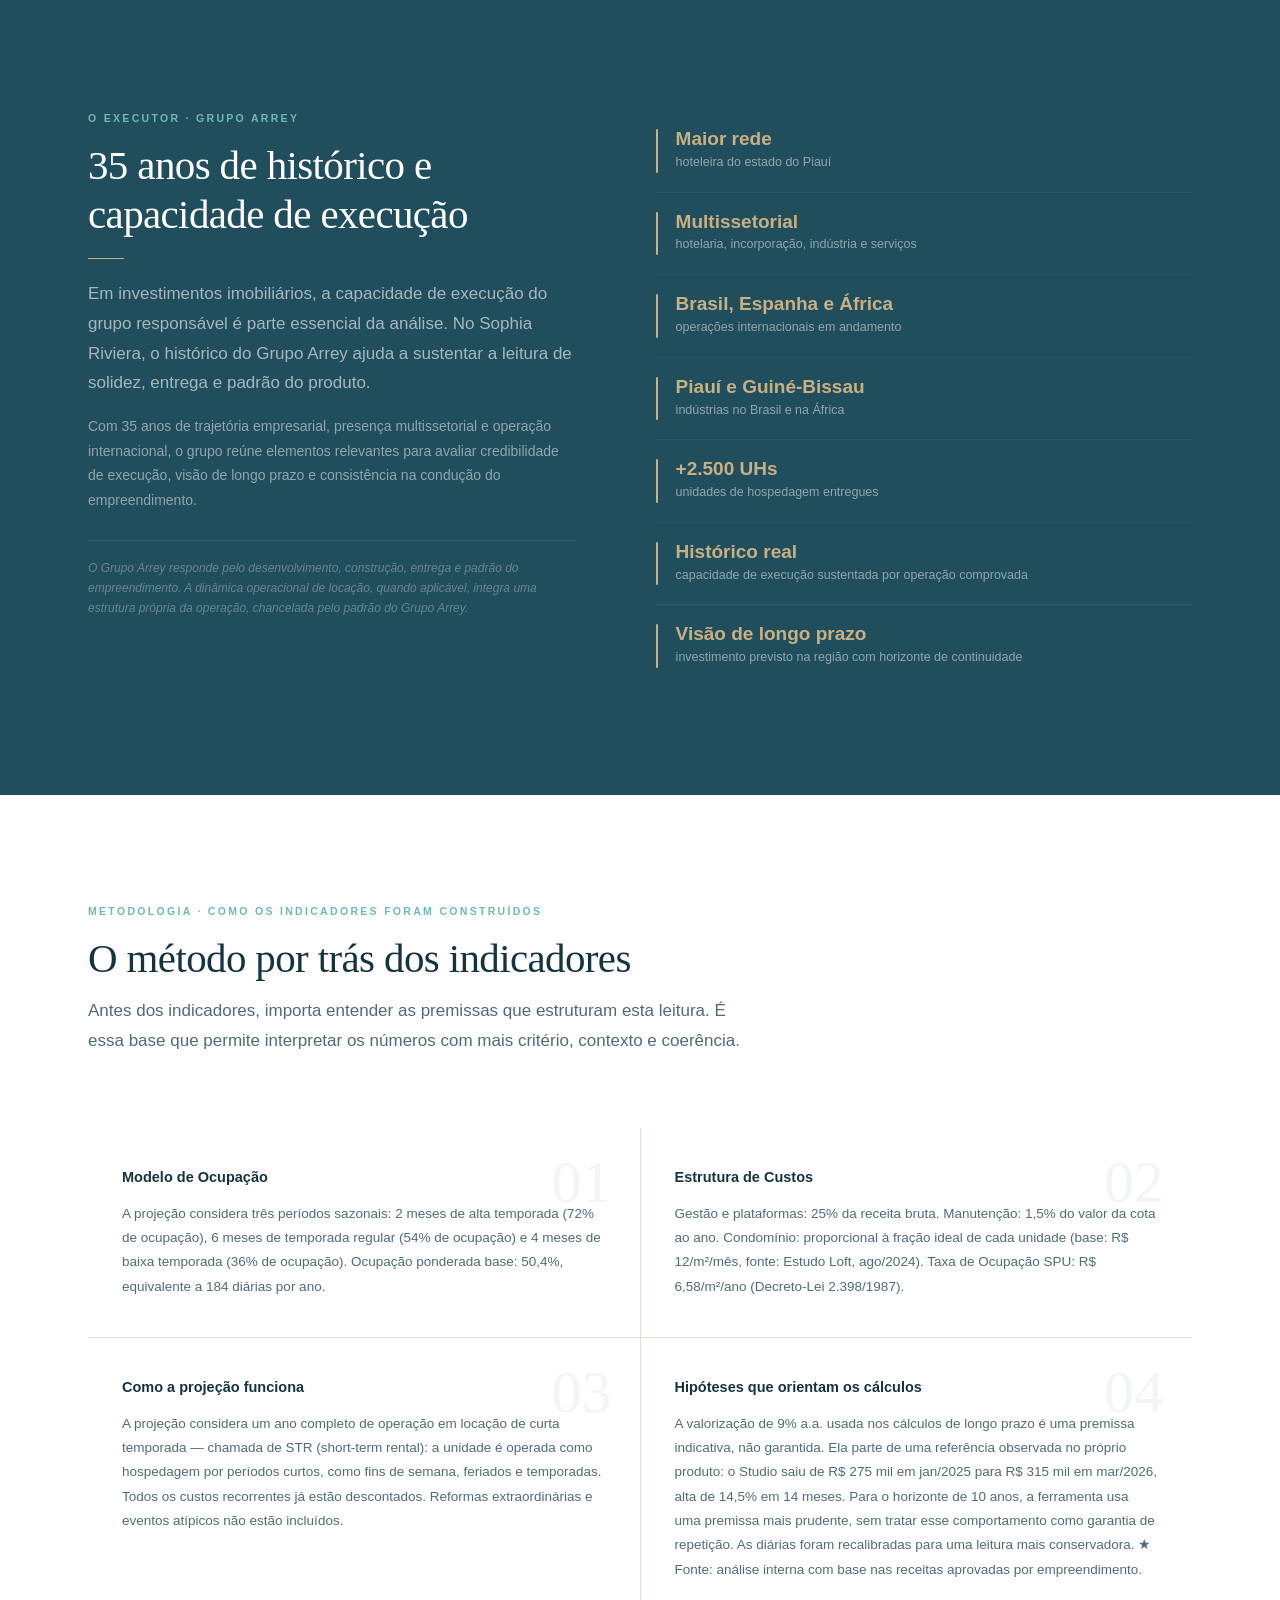
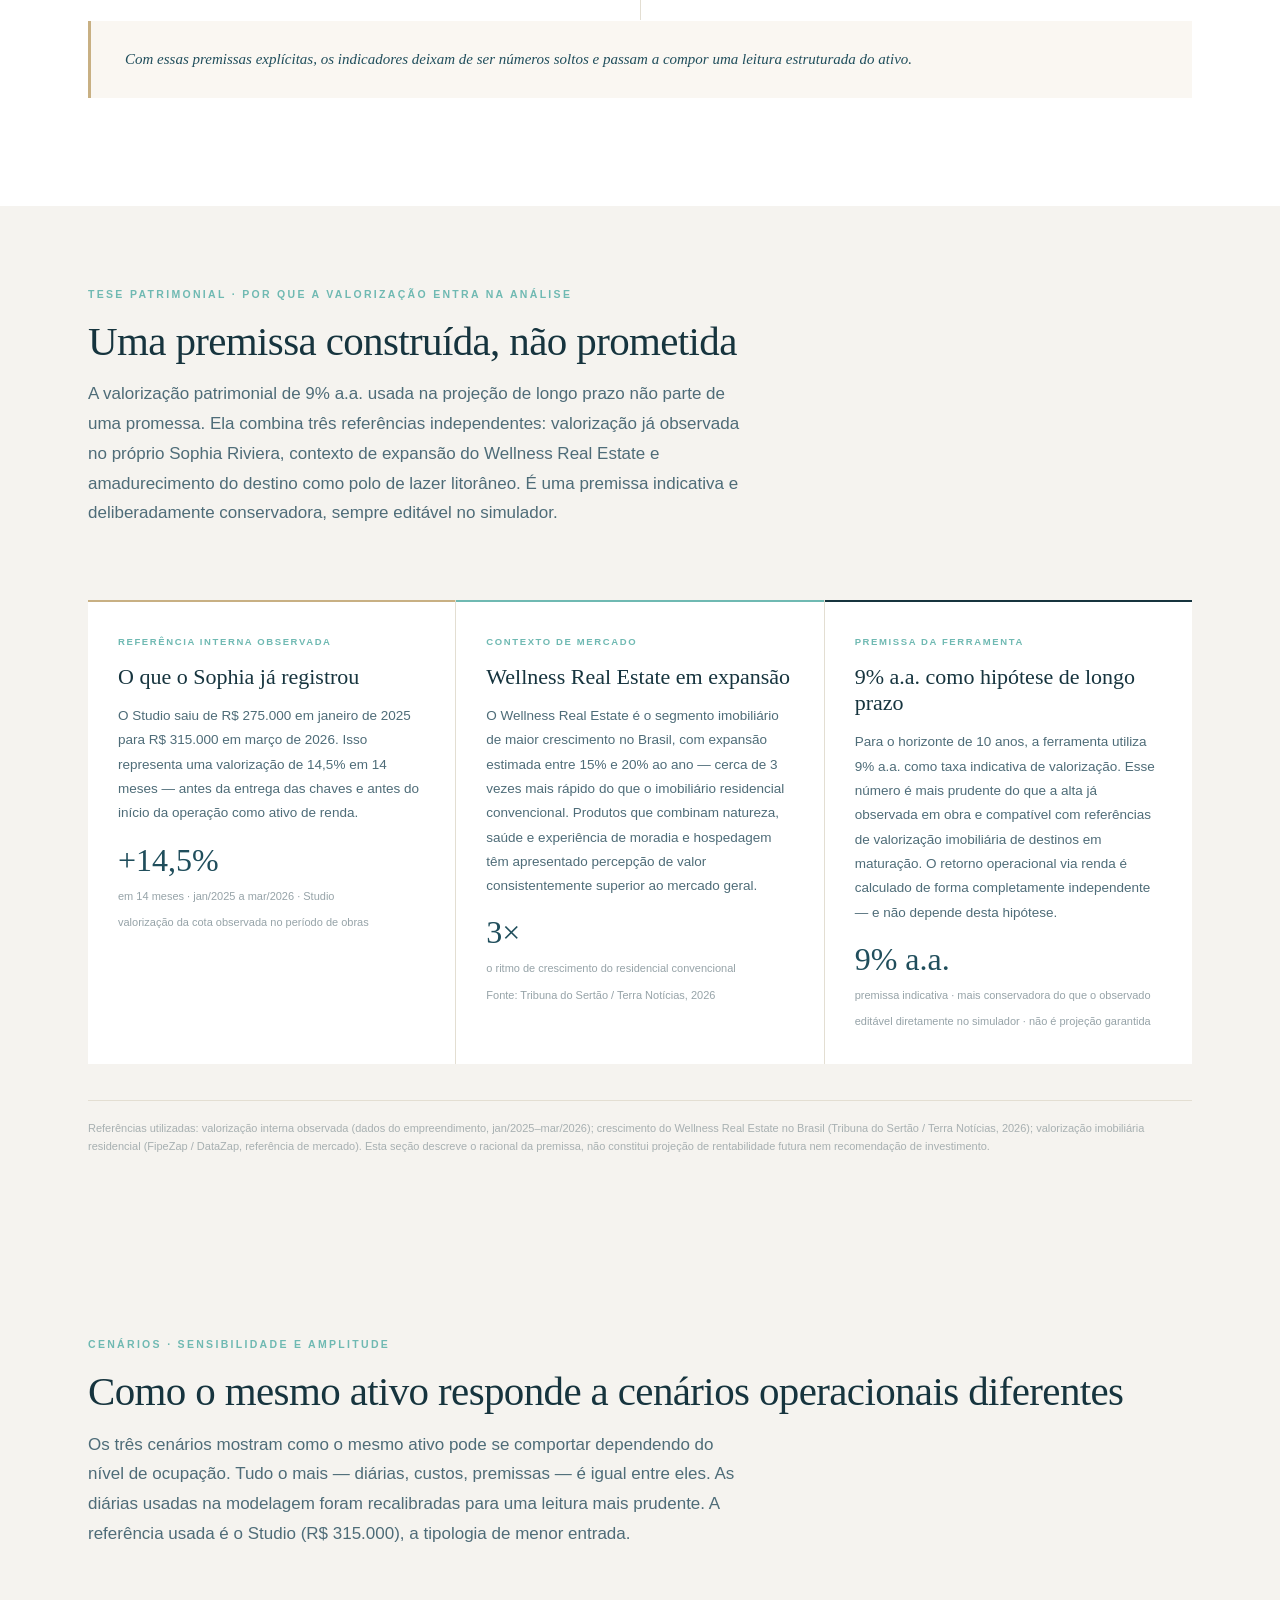
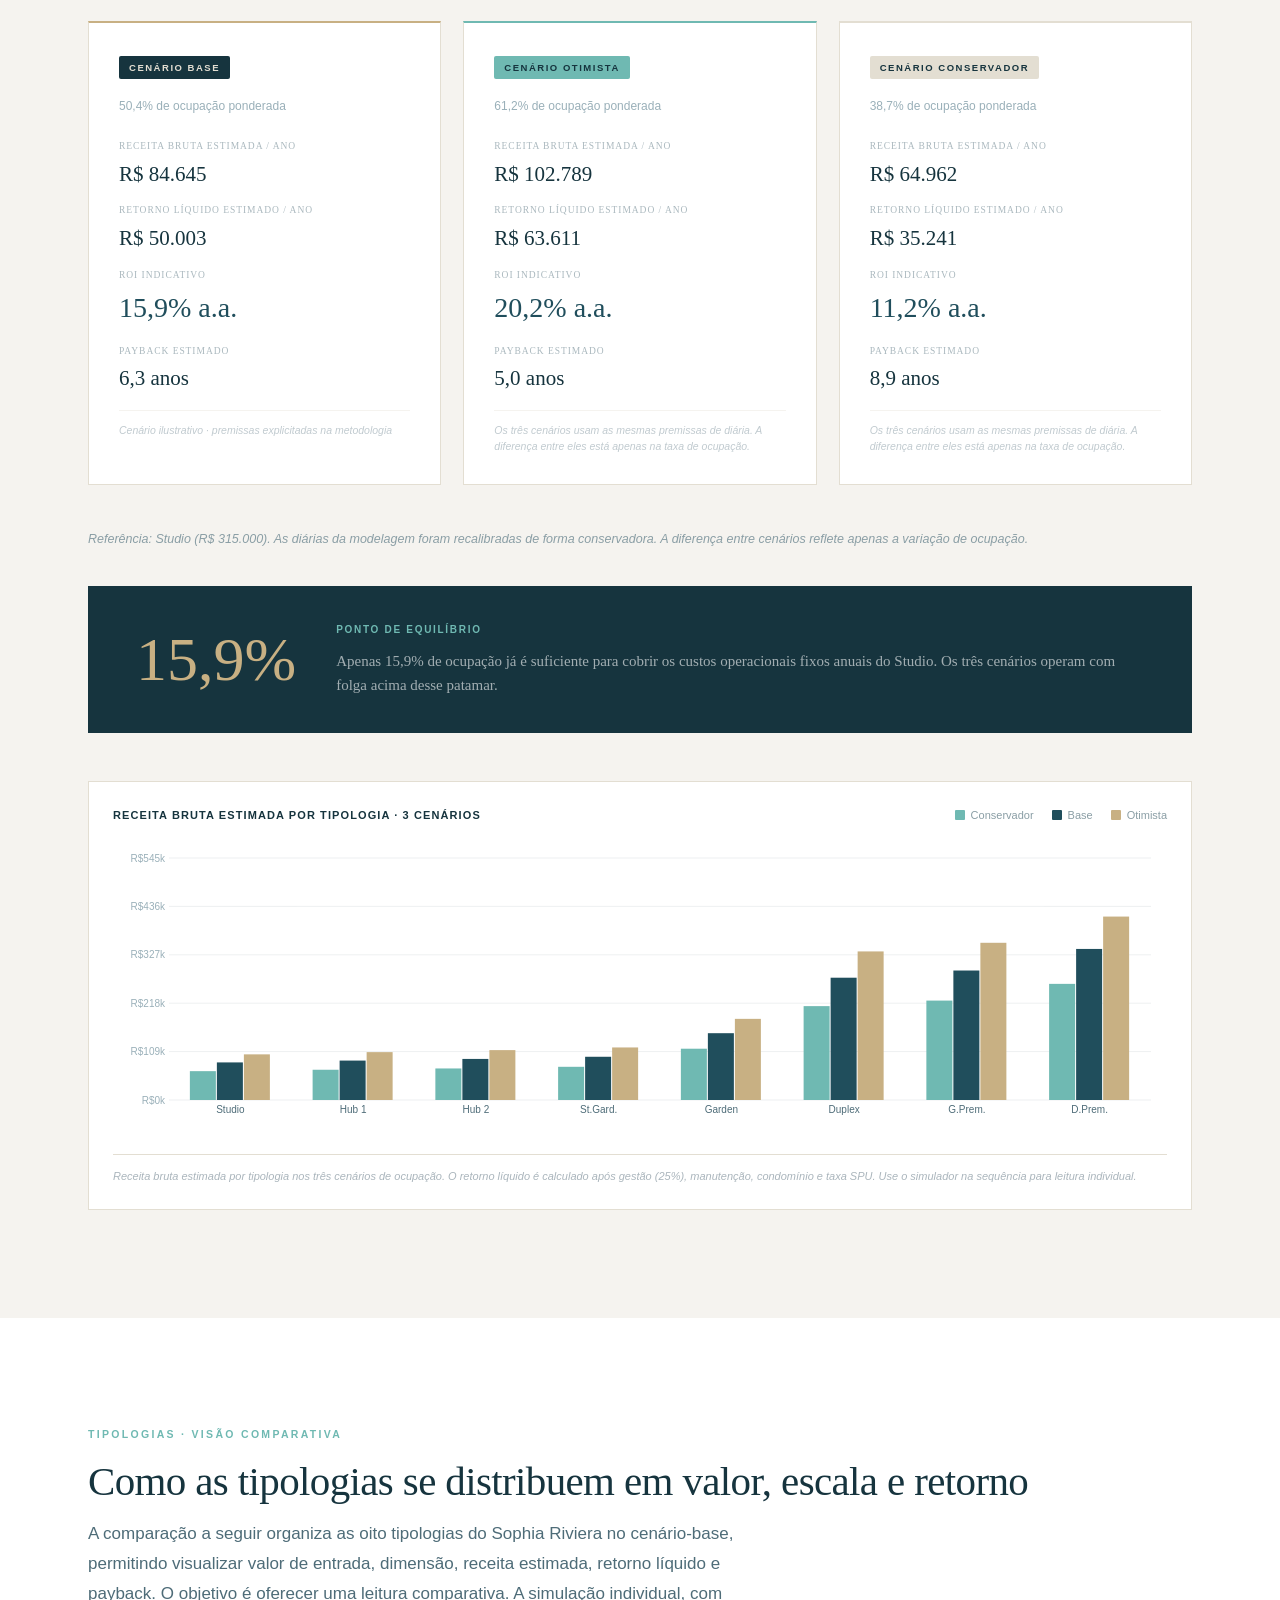
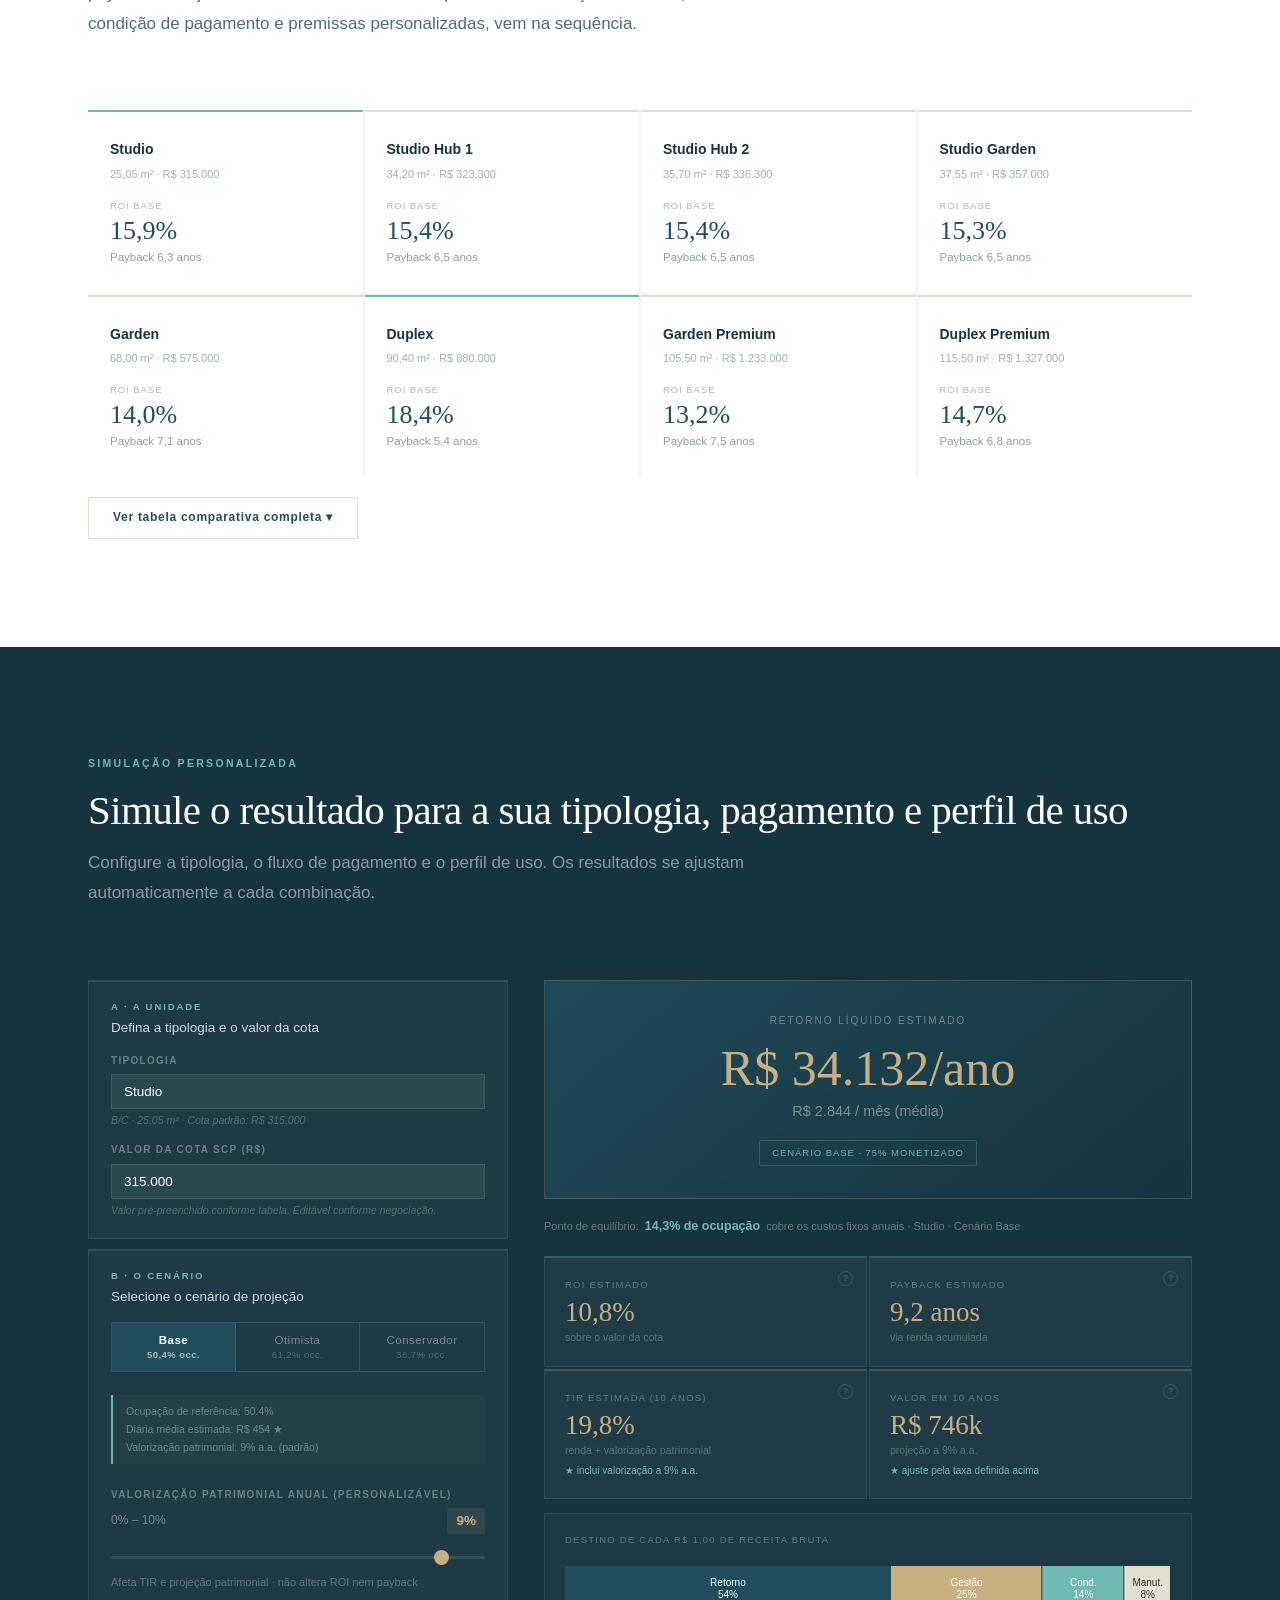
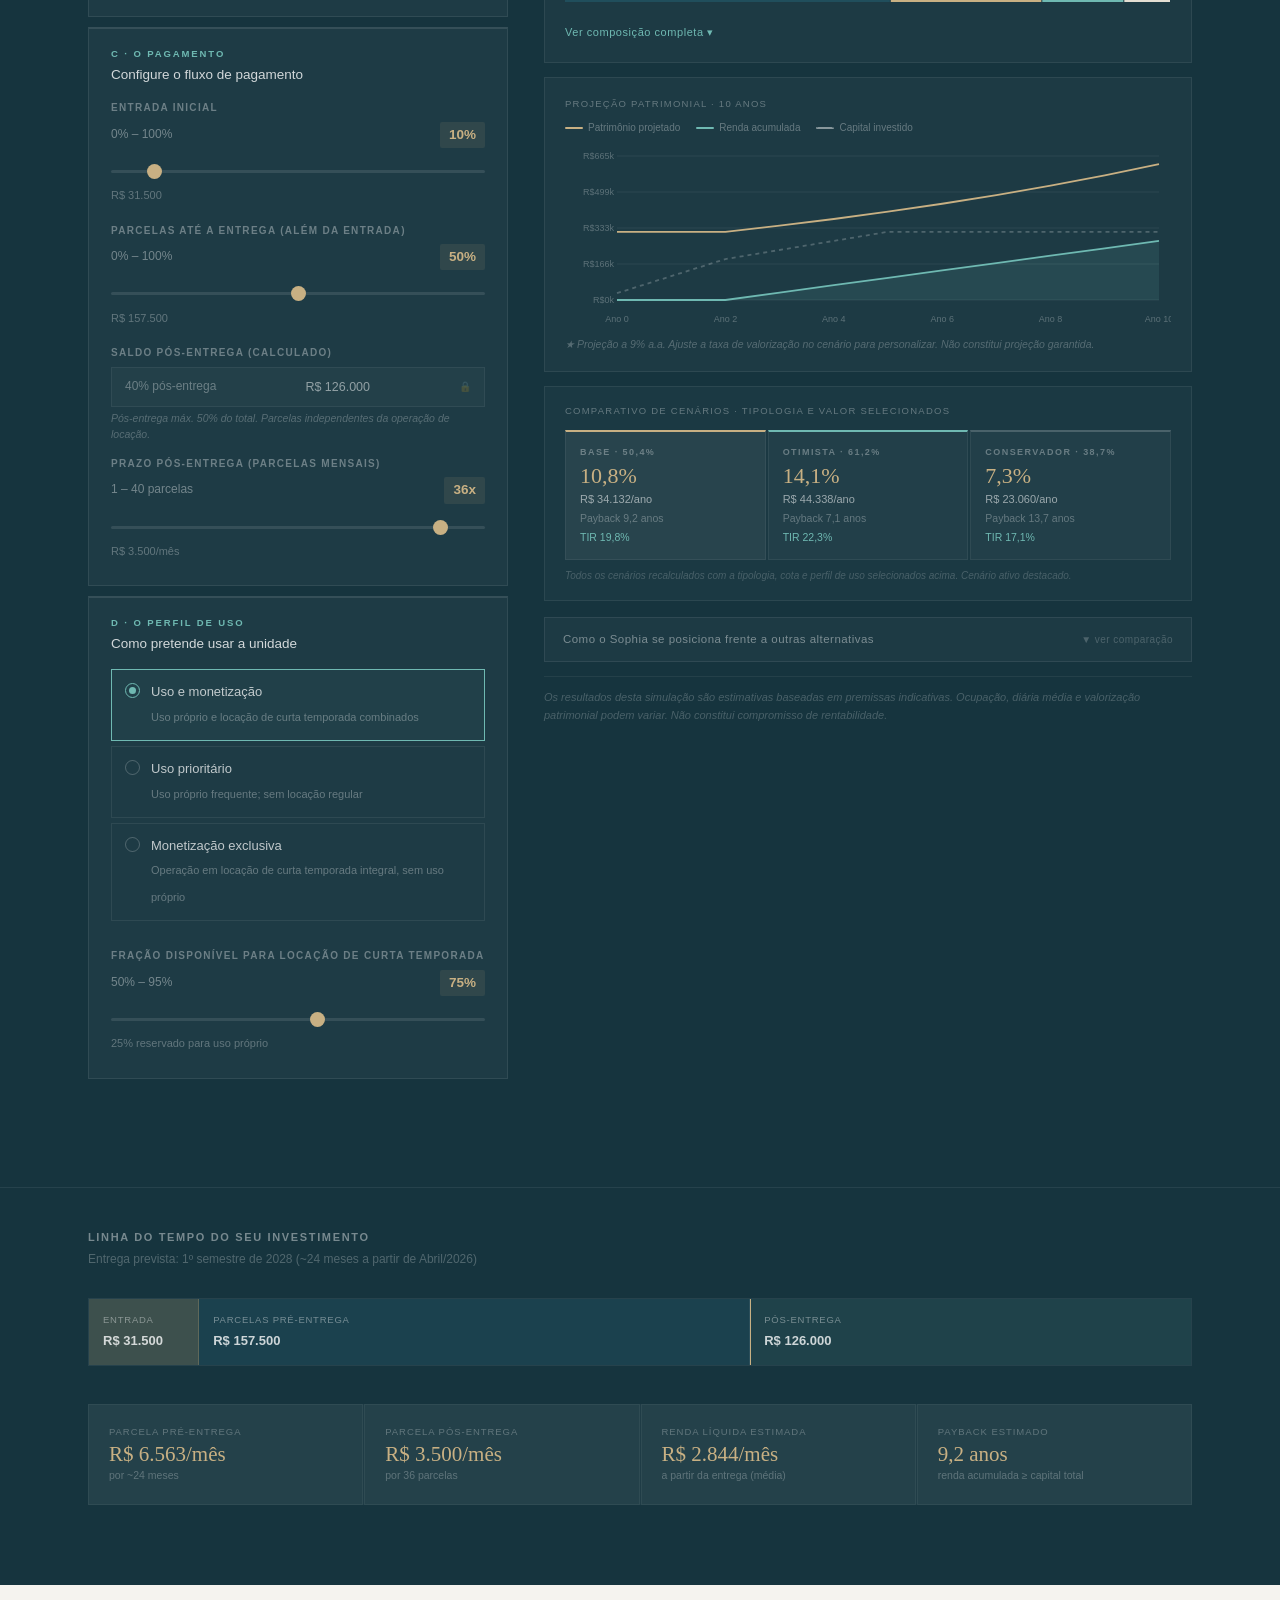
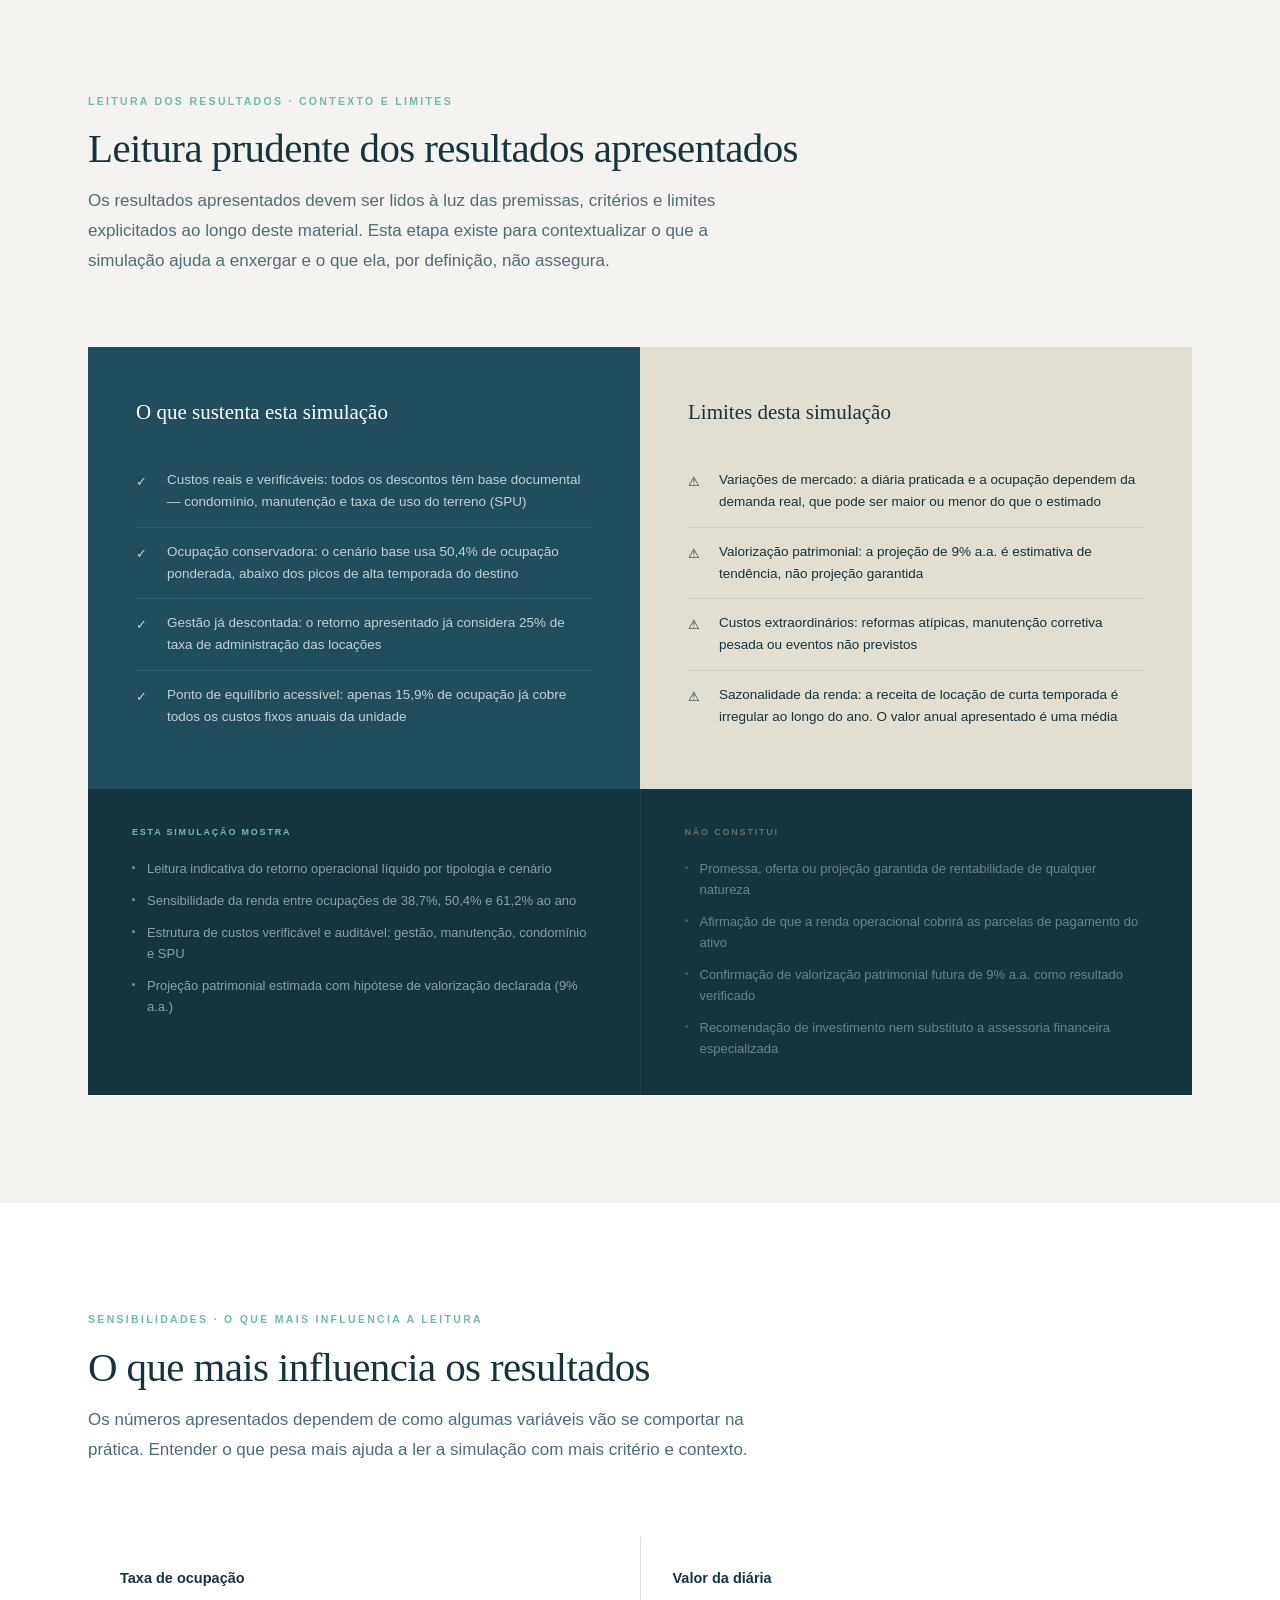
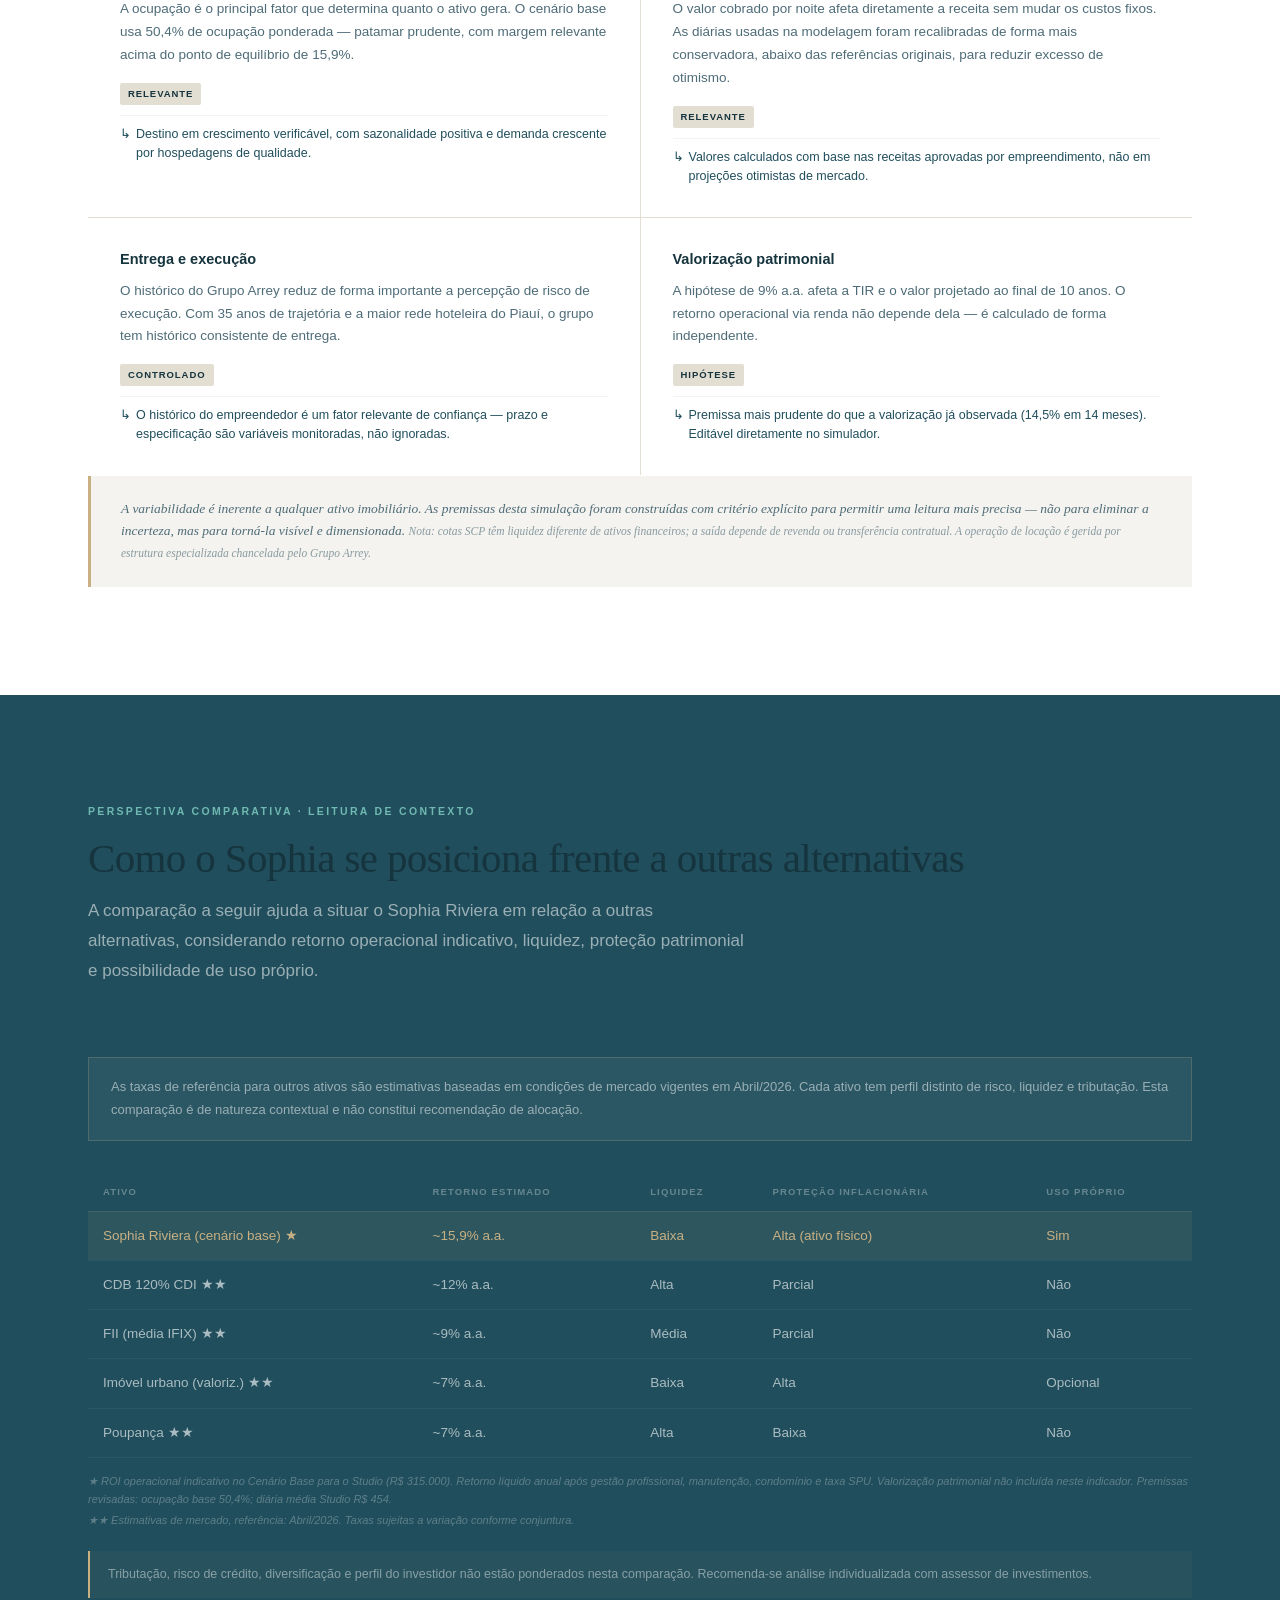
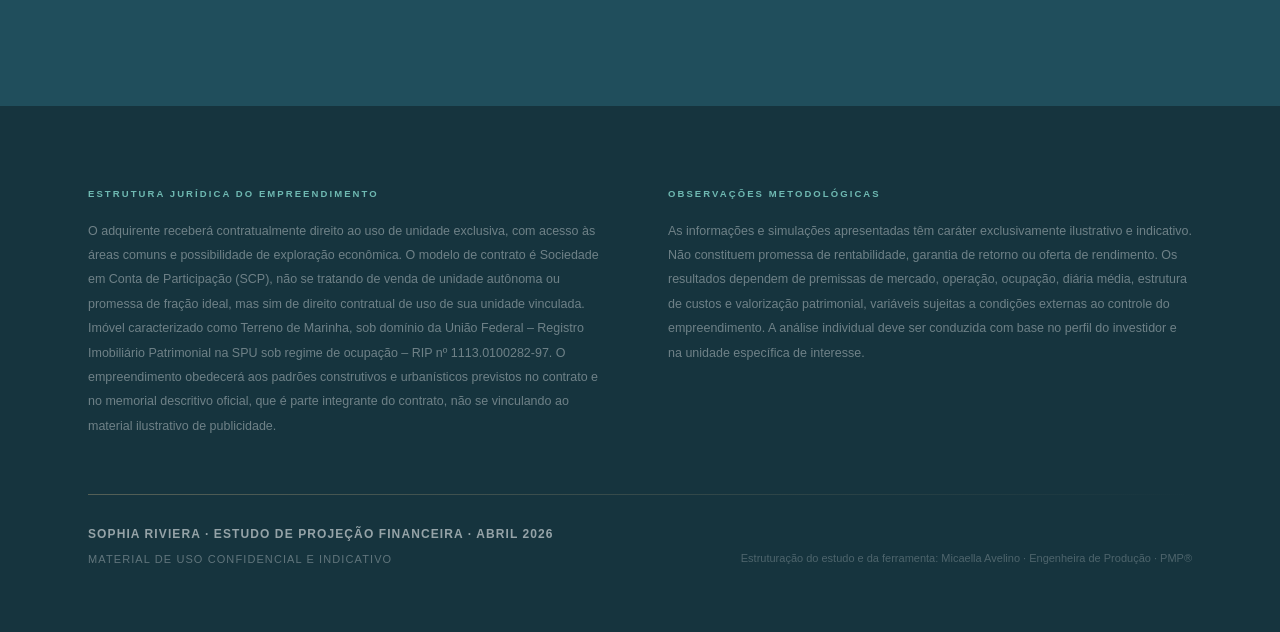
==== commit 98034f3a: "Add wellness valuation section (S05b) — patrimonial thesis and 9% a.a. rationale" ====
--- a/index.html
+++ b/index.html
@@ -126,6 +126,22 @@
 .mcard-title{font-size:14.5px;font-weight:700;color:var(--navy);margin-bottom:12px;padding-right:56px}
 .mcard-text{font-size:13.5px;color:#4e6c78;line-height:1.8}
 .method-close{background:rgba(200,176,131,.1);border-left:3px solid var(--gold);padding:26px 34px;margin-top:1px;font-family:var(--serif);font-size:15px;font-style:italic;color:var(--teal);line-height:1.65}
+
+/* ── S05b WELLNESS VALUATION ───────────────────────────────────────── */
+#wellness{background:var(--bg);padding:80px 0 72px}
+.wv-grid{display:grid;grid-template-columns:repeat(3,1fr);gap:1px;background:var(--cream);margin:48px 0 0}
+.wv-card{background:var(--white);padding:34px 30px 30px;position:relative;overflow:hidden}
+.wv-card::before{content:'';position:absolute;top:0;left:0;right:0;height:2px}
+.wv-card.wv-observed::before{background:var(--gold)}
+.wv-card.wv-market::before{background:var(--lteal)}
+.wv-card.wv-assumption::before{background:var(--navy)}
+.wv-label{font-size:9.5px;font-weight:700;letter-spacing:.17em;text-transform:uppercase;color:var(--lteal);margin-bottom:14px;display:block}
+.wv-headline{font-family:var(--serif);font-size:22px;font-weight:400;color:var(--navy);line-height:1.2;margin-bottom:14px}
+.wv-body{font-size:13.5px;color:#4e6c78;line-height:1.8}
+.wv-stat{font-family:var(--serif);font-size:32px;font-weight:400;color:var(--teal);line-height:1;margin:18px 0 6px;display:block}
+.wv-stat-sub{font-size:11px;color:rgba(22,52,62,.45);line-height:1.55}
+.wv-source{font-size:11px;color:rgba(22,52,62,.35);margin-top:36px;border-top:1px solid var(--cream);padding-top:18px;line-height:1.7}
+@media(max-width:900px){.wv-grid{grid-template-columns:1fr}}
 
 /* ── S06 CENÁRIOS ──────────────────────────────────────────────────── */
 #cenarios{background:var(--bg)}
@@ -740,6 +756,50 @@
       </div>
     </div>
     <div class="method-close">Com essas premissas explícitas, os indicadores deixam de ser números soltos e passam a compor uma leitura estruturada do ativo.</div>
+  </div>
+</section>
+
+<!-- S05b WELLNESS VALUATION -->
+<section id="wellness">
+  <div class="wrap">
+    <div class="sh">
+      <span class="eyebrow">Tese Patrimonial · Por que a valorização entra na análise</span>
+      <h2 class="d-l" style="color:var(--navy)">Uma premissa construída, não prometida</h2>
+      <p class="lead">A valorização patrimonial de 9% a.a. usada na projeção de longo prazo não parte de uma promessa. Ela combina três referências independentes: valorização já observada no próprio Sophia Riviera, contexto de expansão do Wellness Real Estate e amadurecimento do destino como polo de lazer litorâneo. É uma premissa indicativa e deliberadamente conservadora, sempre editável no simulador.</p>
+    </div>
+
+    <div class="wv-grid">
+
+      <!-- Card 1: Sophia observed appreciation -->
+      <div class="wv-card wv-observed">
+        <span class="wv-label">Referência interna observada</span>
+        <div class="wv-headline">O que o Sophia já registrou</div>
+        <p class="wv-body">O Studio saiu de R$&nbsp;275.000 em janeiro de 2025 para R$&nbsp;315.000 em março de 2026. Isso representa uma valorização de 14,5% em 14 meses — antes da entrega das chaves e antes do início da operação como ativo de renda.</p>
+        <span class="wv-stat">+14,5%</span>
+        <span class="wv-stat-sub">em 14 meses · jan/2025 a mar/2026 · Studio<br>valorização da cota observada no período de obras</span>
+      </div>
+
+      <!-- Card 2: Wellness Real Estate market context -->
+      <div class="wv-card wv-market">
+        <span class="wv-label">Contexto de mercado</span>
+        <div class="wv-headline">Wellness Real Estate em expansão</div>
+        <p class="wv-body">O Wellness Real Estate é o segmento imobiliário de maior crescimento no Brasil, com expansão estimada entre 15% e 20% ao ano — cerca de 3 vezes mais rápido do que o imobiliário residencial convencional. Produtos que combinam natureza, saúde e experiência de moradia e hospedagem têm apresentado percepção de valor consistentemente superior ao mercado geral.</p>
+        <span class="wv-stat">3×</span>
+        <span class="wv-stat-sub">o ritmo de crescimento do residencial convencional<br><em style="font-style:normal">Fonte: Tribuna do Sertão / Terra Notícias, 2026</em></span>
+      </div>
+
+      <!-- Card 3: Why 9% is prudent -->
+      <div class="wv-card wv-assumption">
+        <span class="wv-label">Premissa da ferramenta</span>
+        <div class="wv-headline">9% a.a. como hipótese de longo prazo</div>
+        <p class="wv-body">Para o horizonte de 10 anos, a ferramenta utiliza 9% a.a. como taxa indicativa de valorização. Esse número é mais prudente do que a alta já observada em obra e compatível com referências de valorização imobiliária de destinos em maturação. O retorno operacional via renda é calculado de forma completamente independente — e não depende desta hipótese.</p>
+        <span class="wv-stat">9% a.a.</span>
+        <span class="wv-stat-sub">premissa indicativa · mais conservadora do que o observado<br>editável diretamente no simulador · não é projeção garantida</span>
+      </div>
+
+    </div>
+
+    <p class="wv-source">Referências utilizadas: valorização interna observada (dados do empreendimento, jan/2025–mar/2026); crescimento do Wellness Real Estate no Brasil (Tribuna do Sertão / Terra Notícias, 2026); valorização imobiliária residencial (FipeZap / DataZap, referência de mercado). Esta seção descreve o racional da premissa, não constitui projeção de rentabilidade futura nem recomendação de investimento.</p>
   </div>
 </section>
 
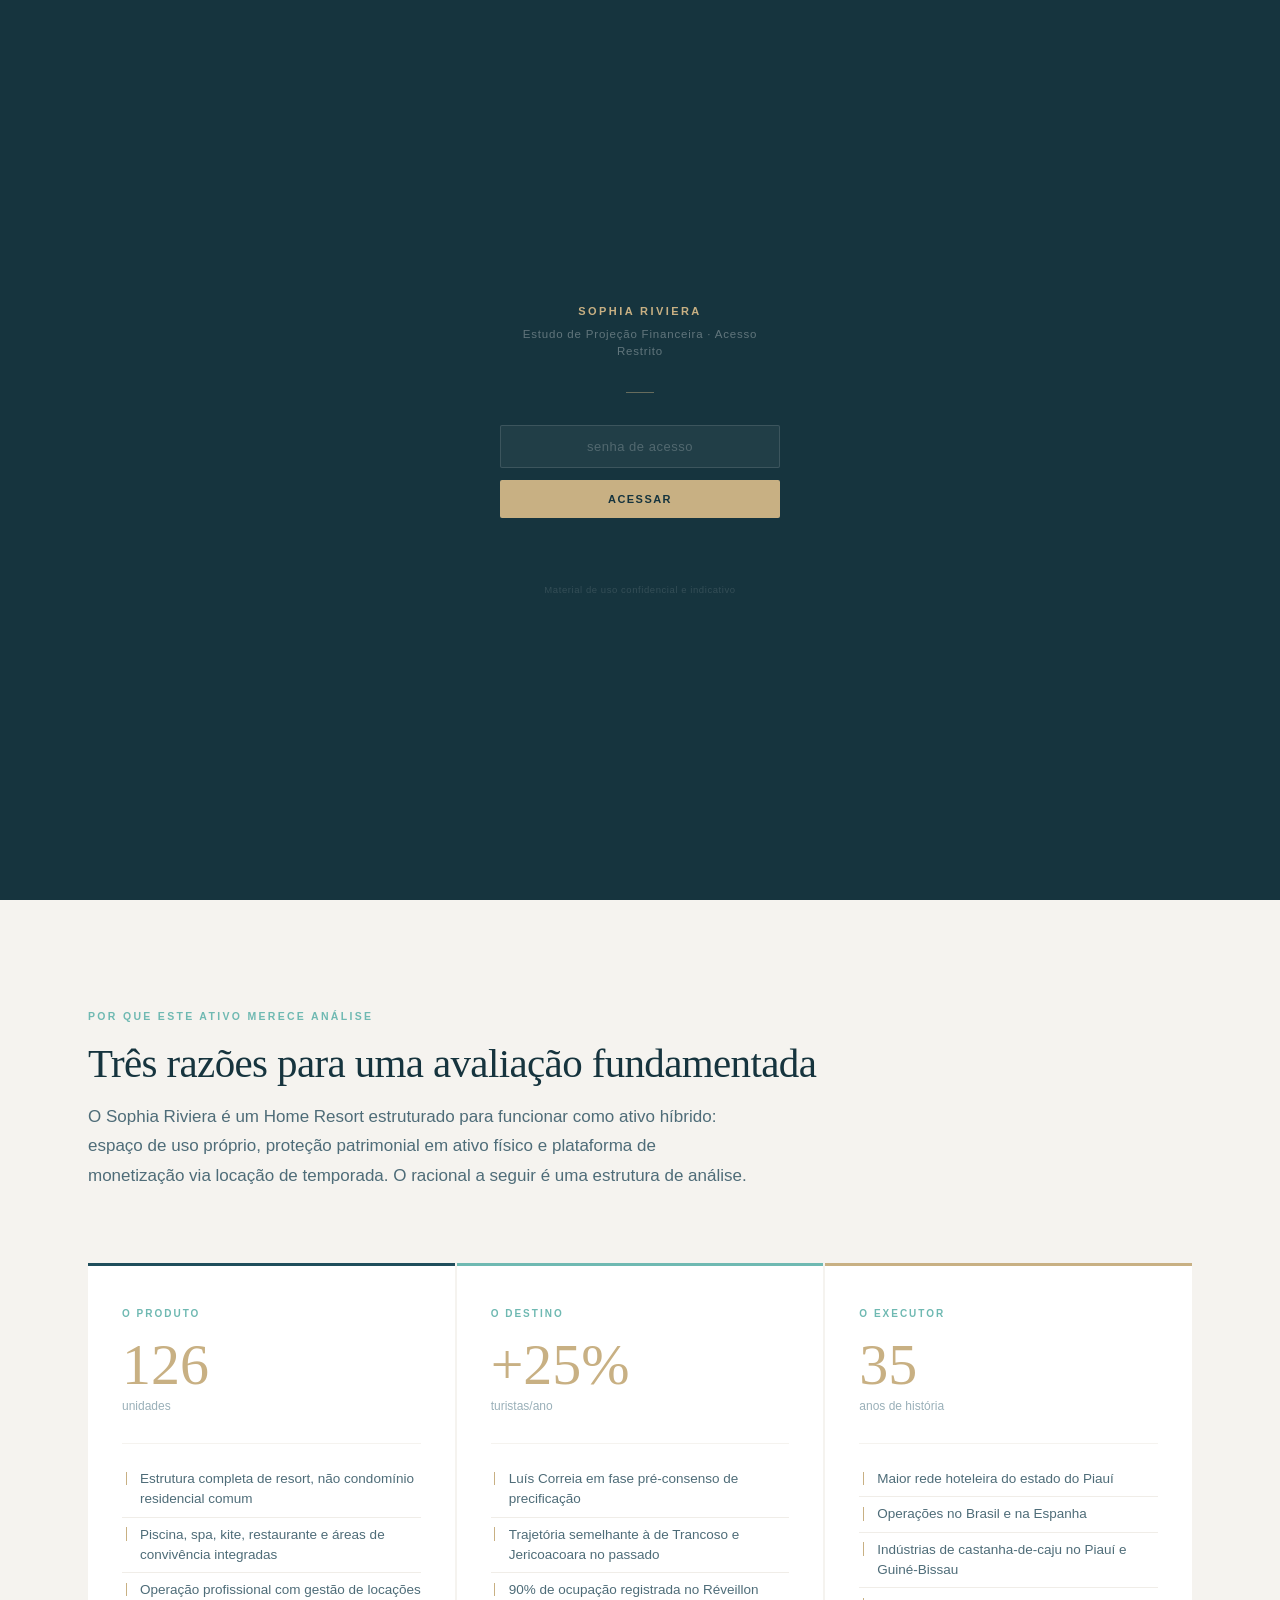
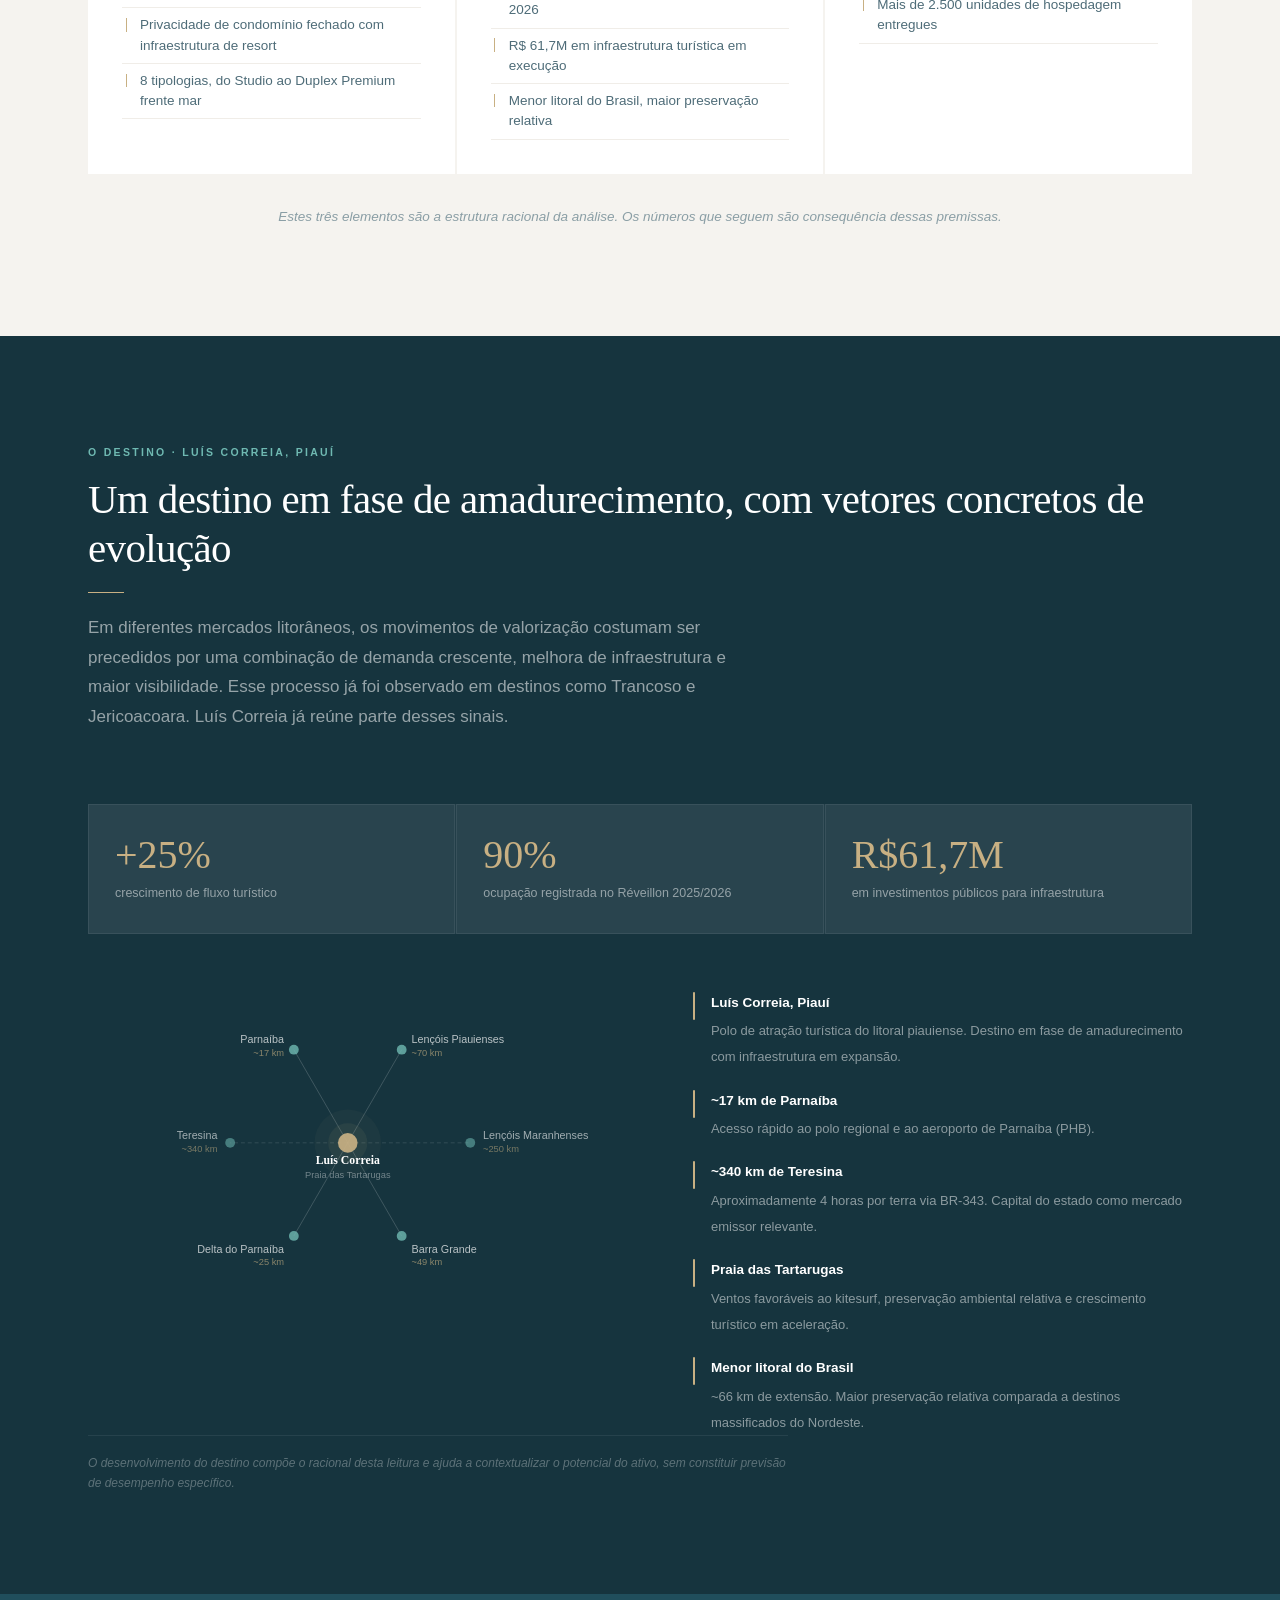
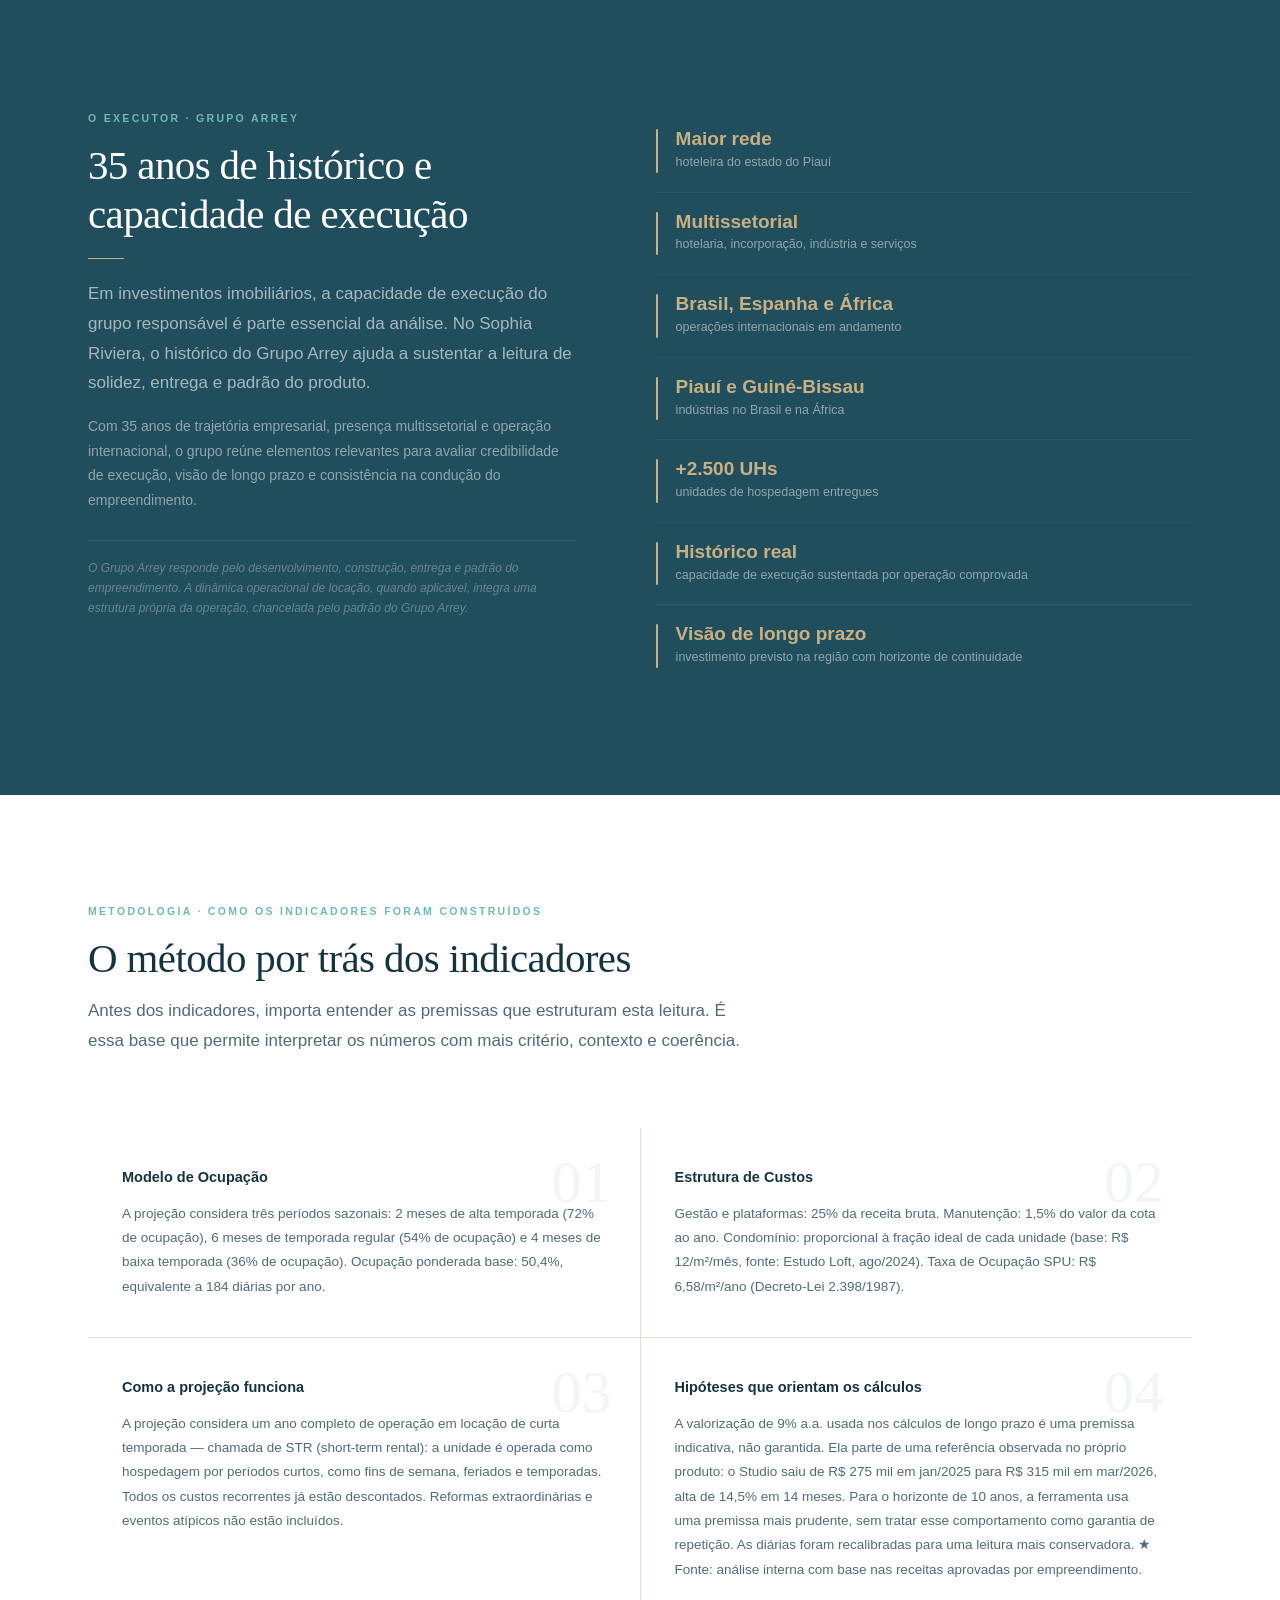
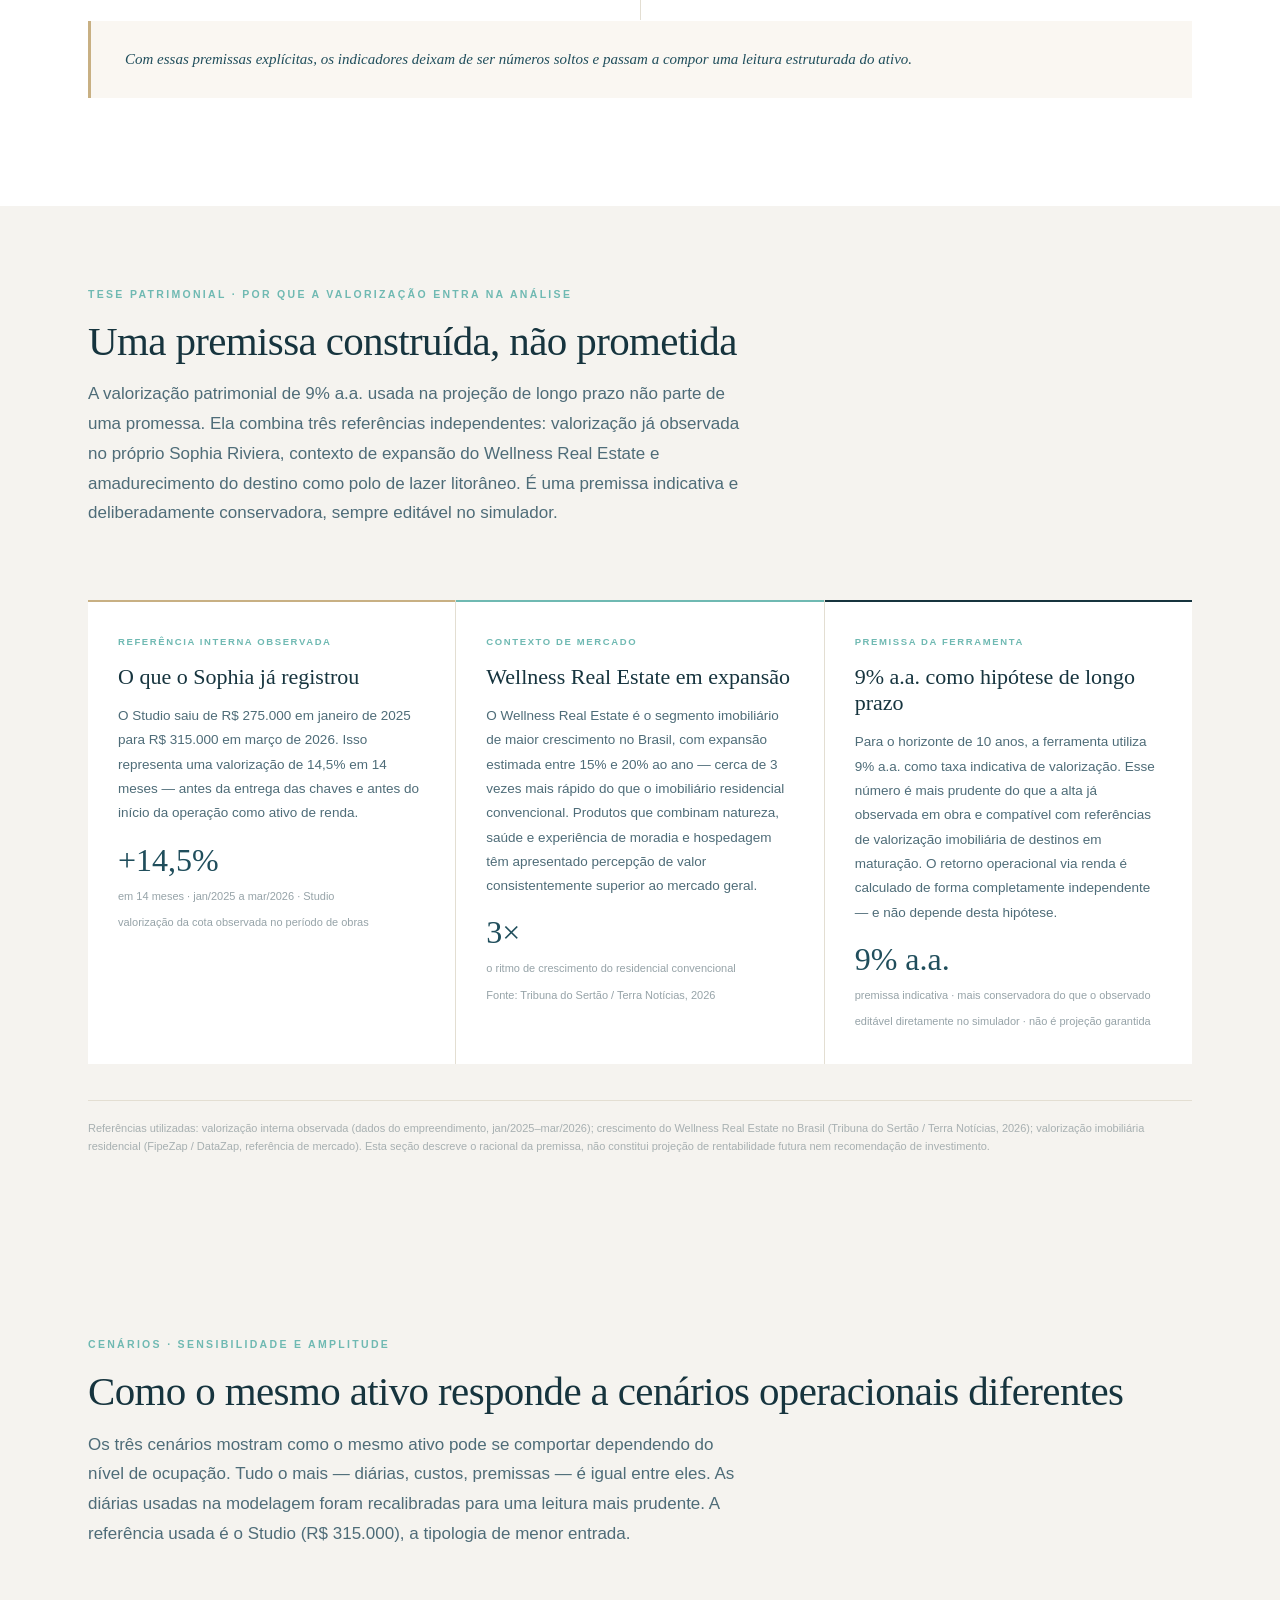
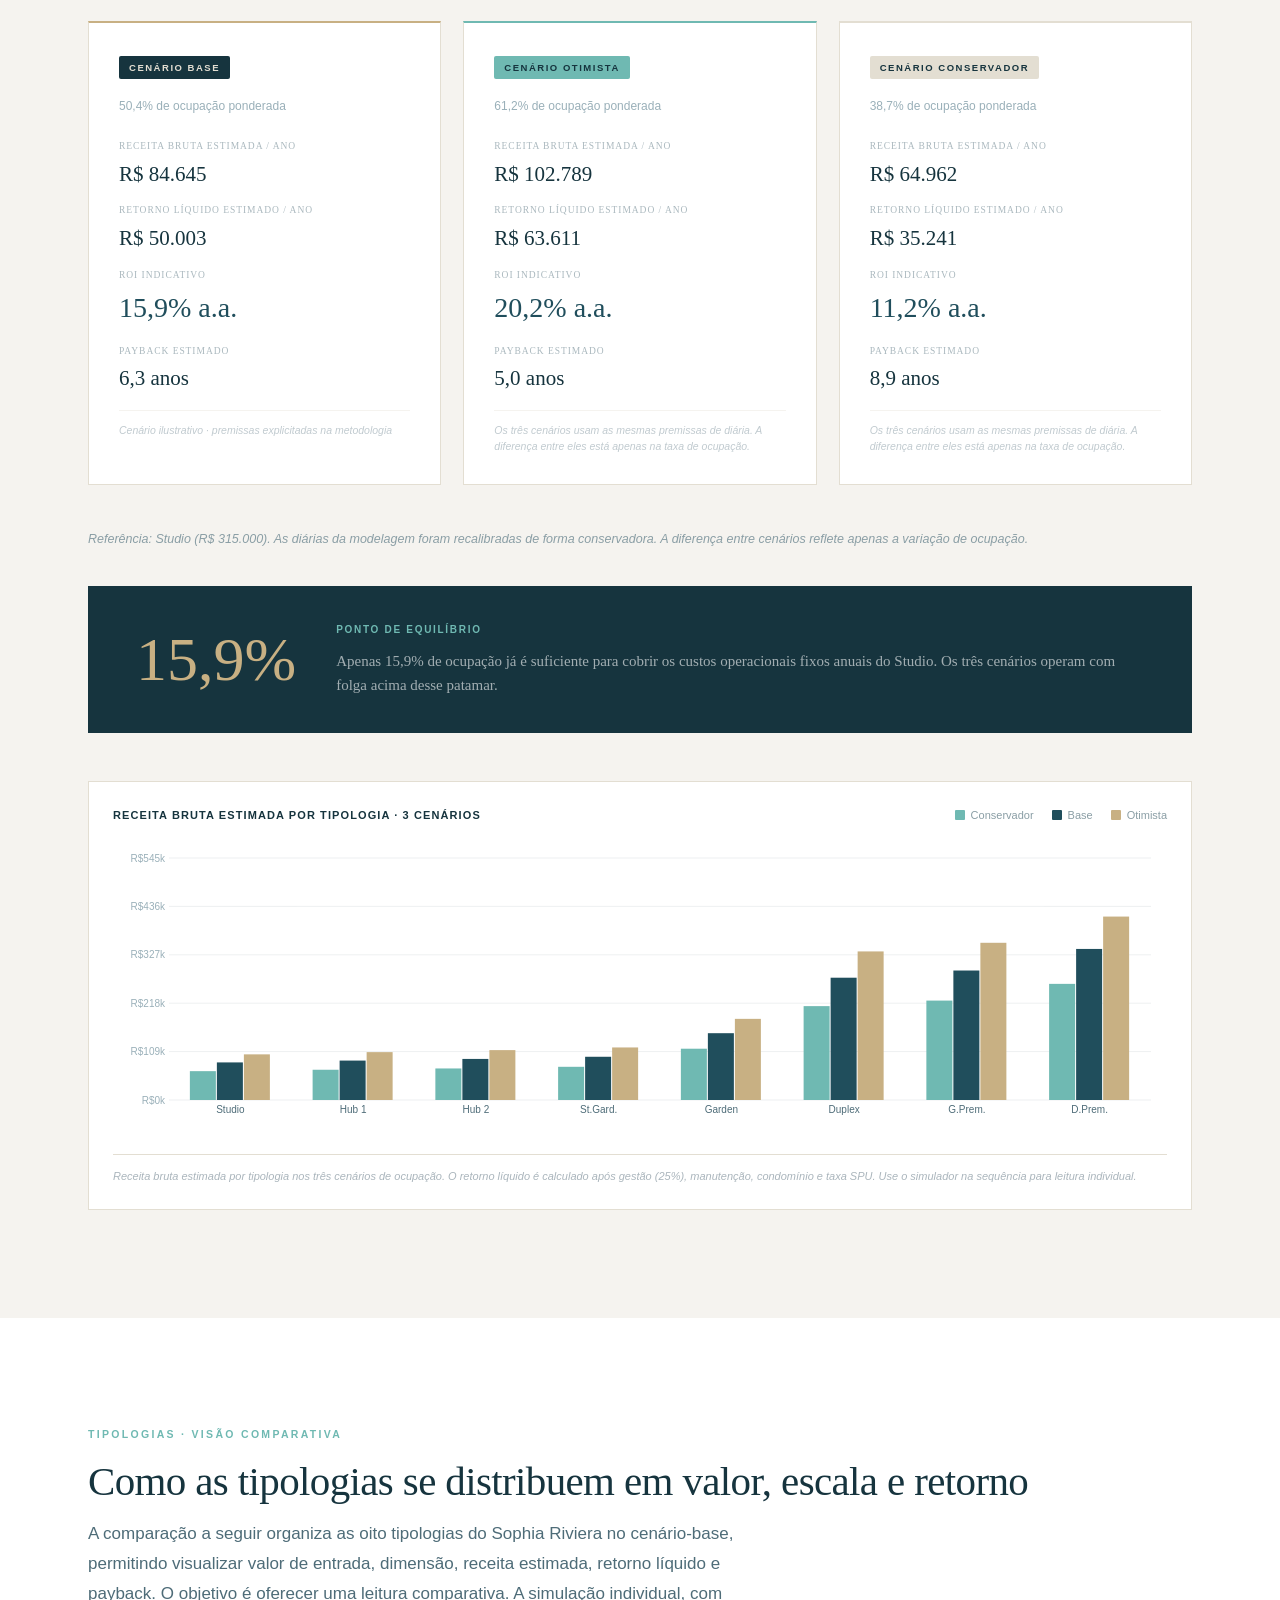
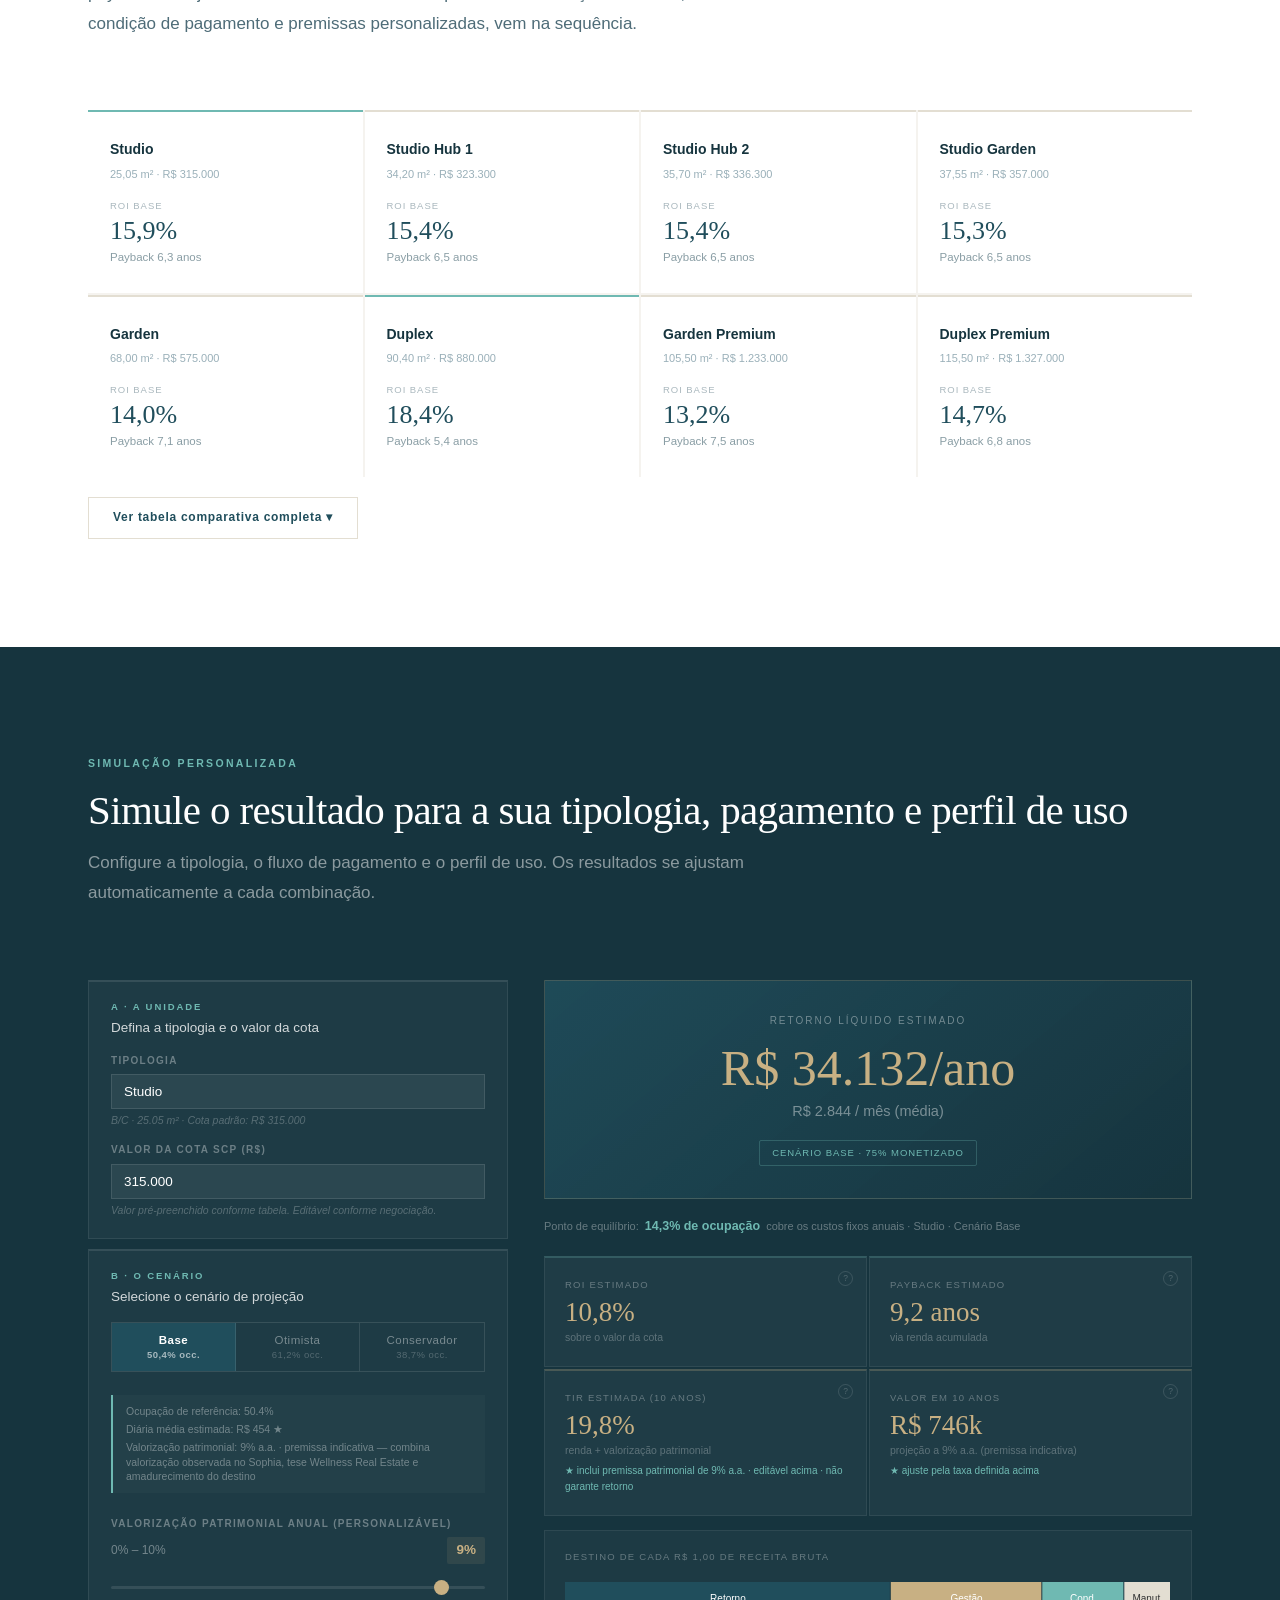
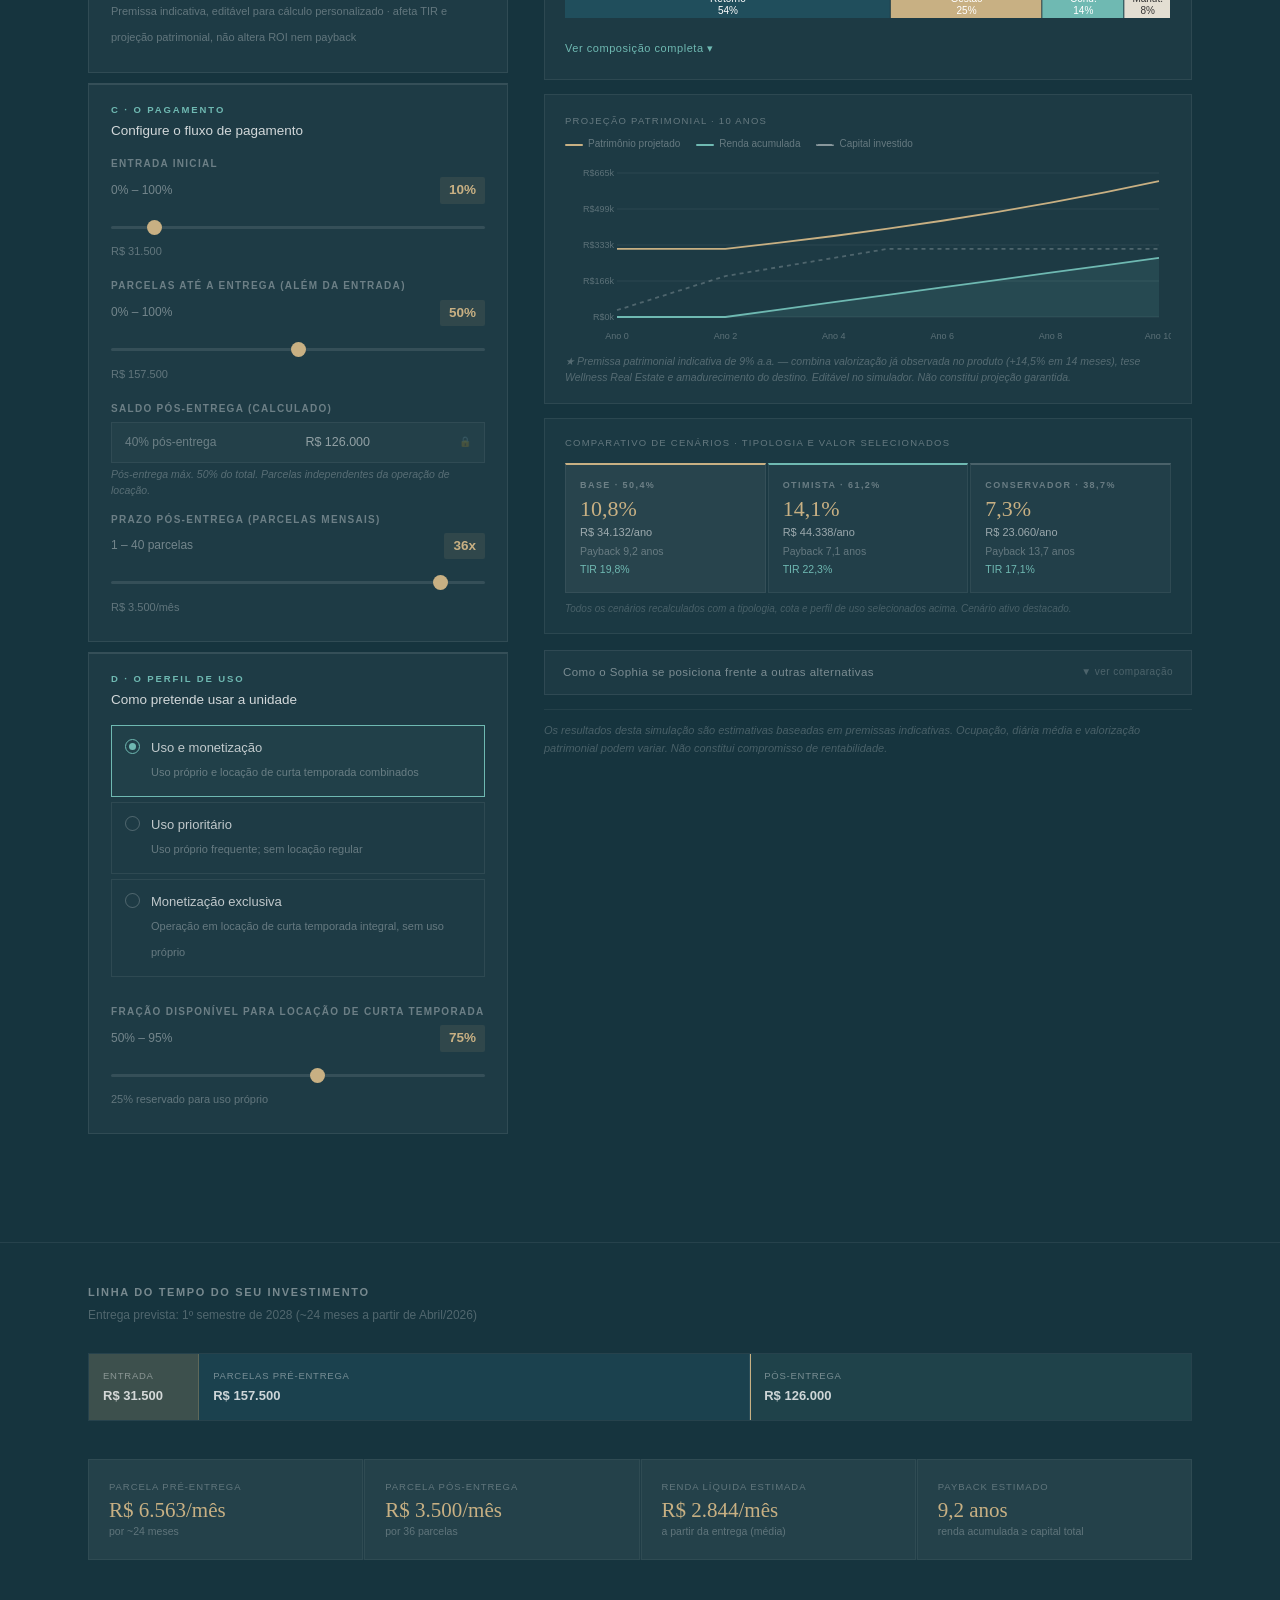
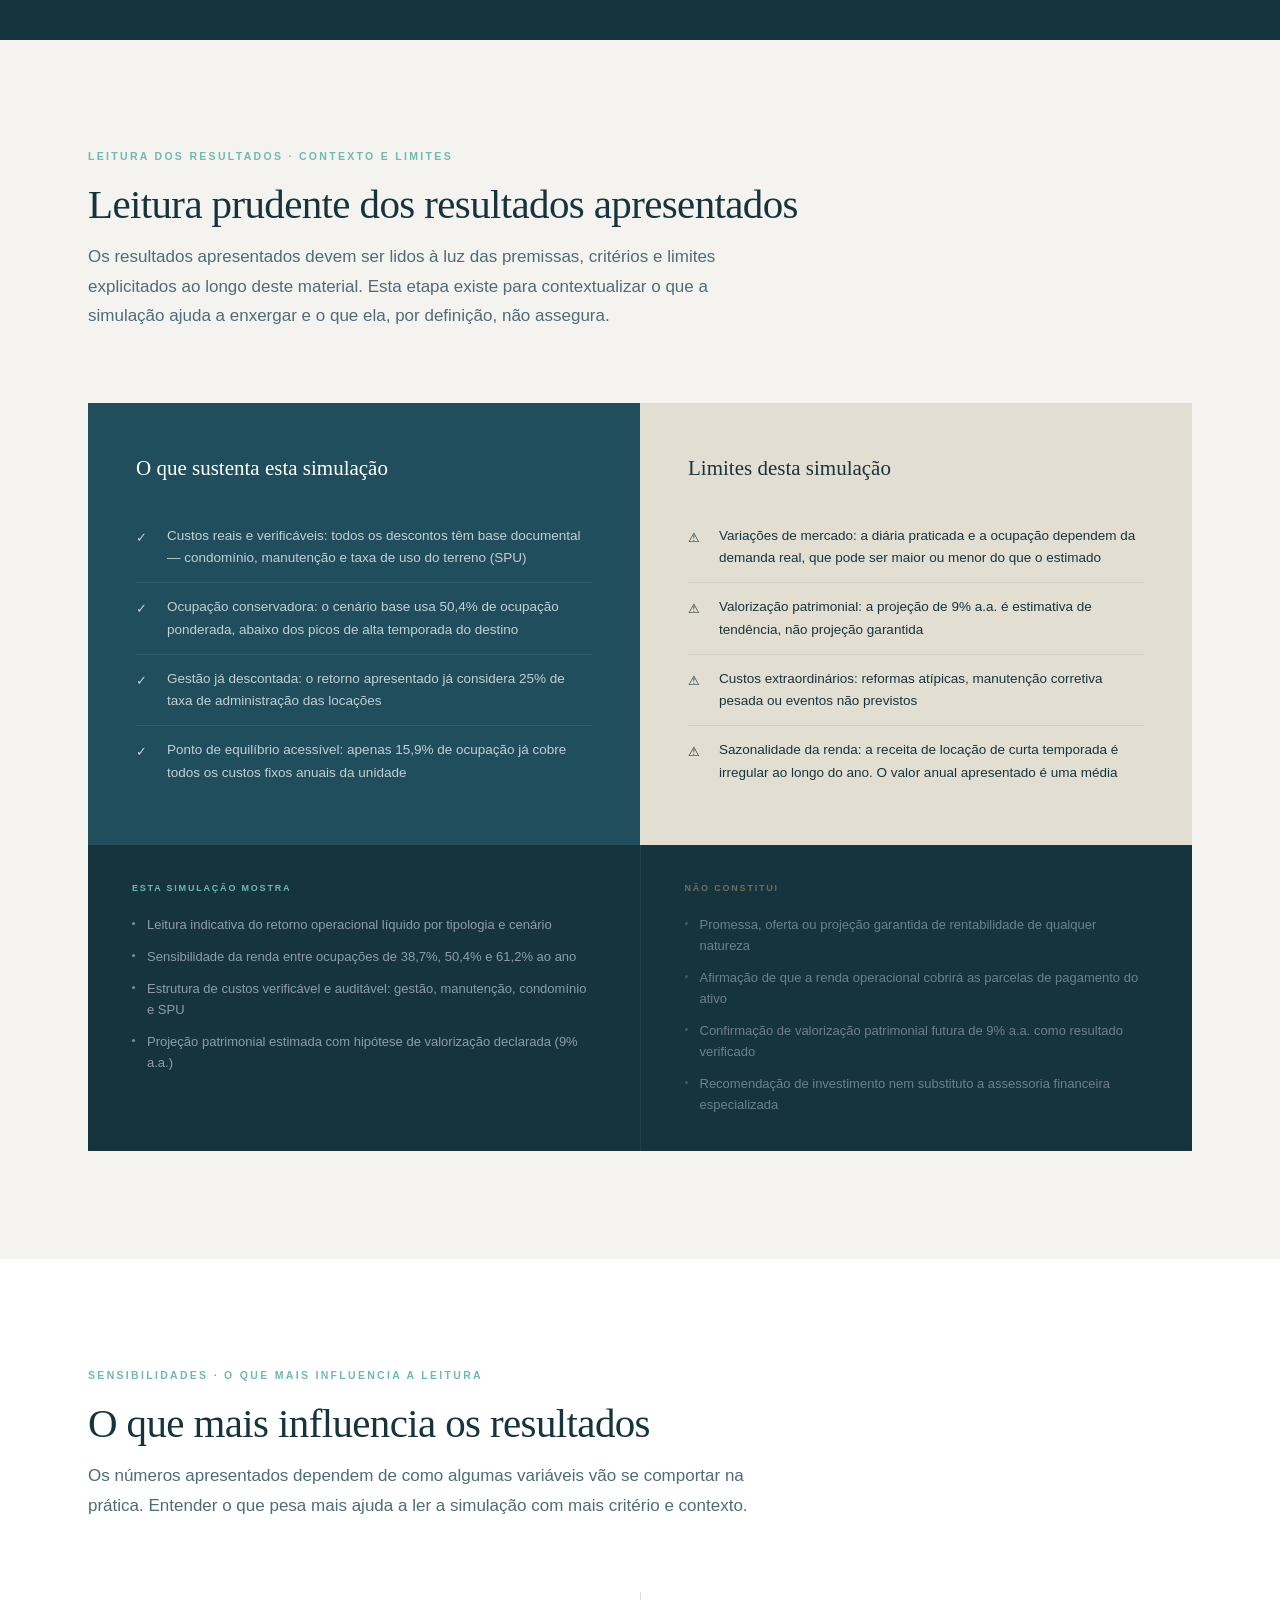
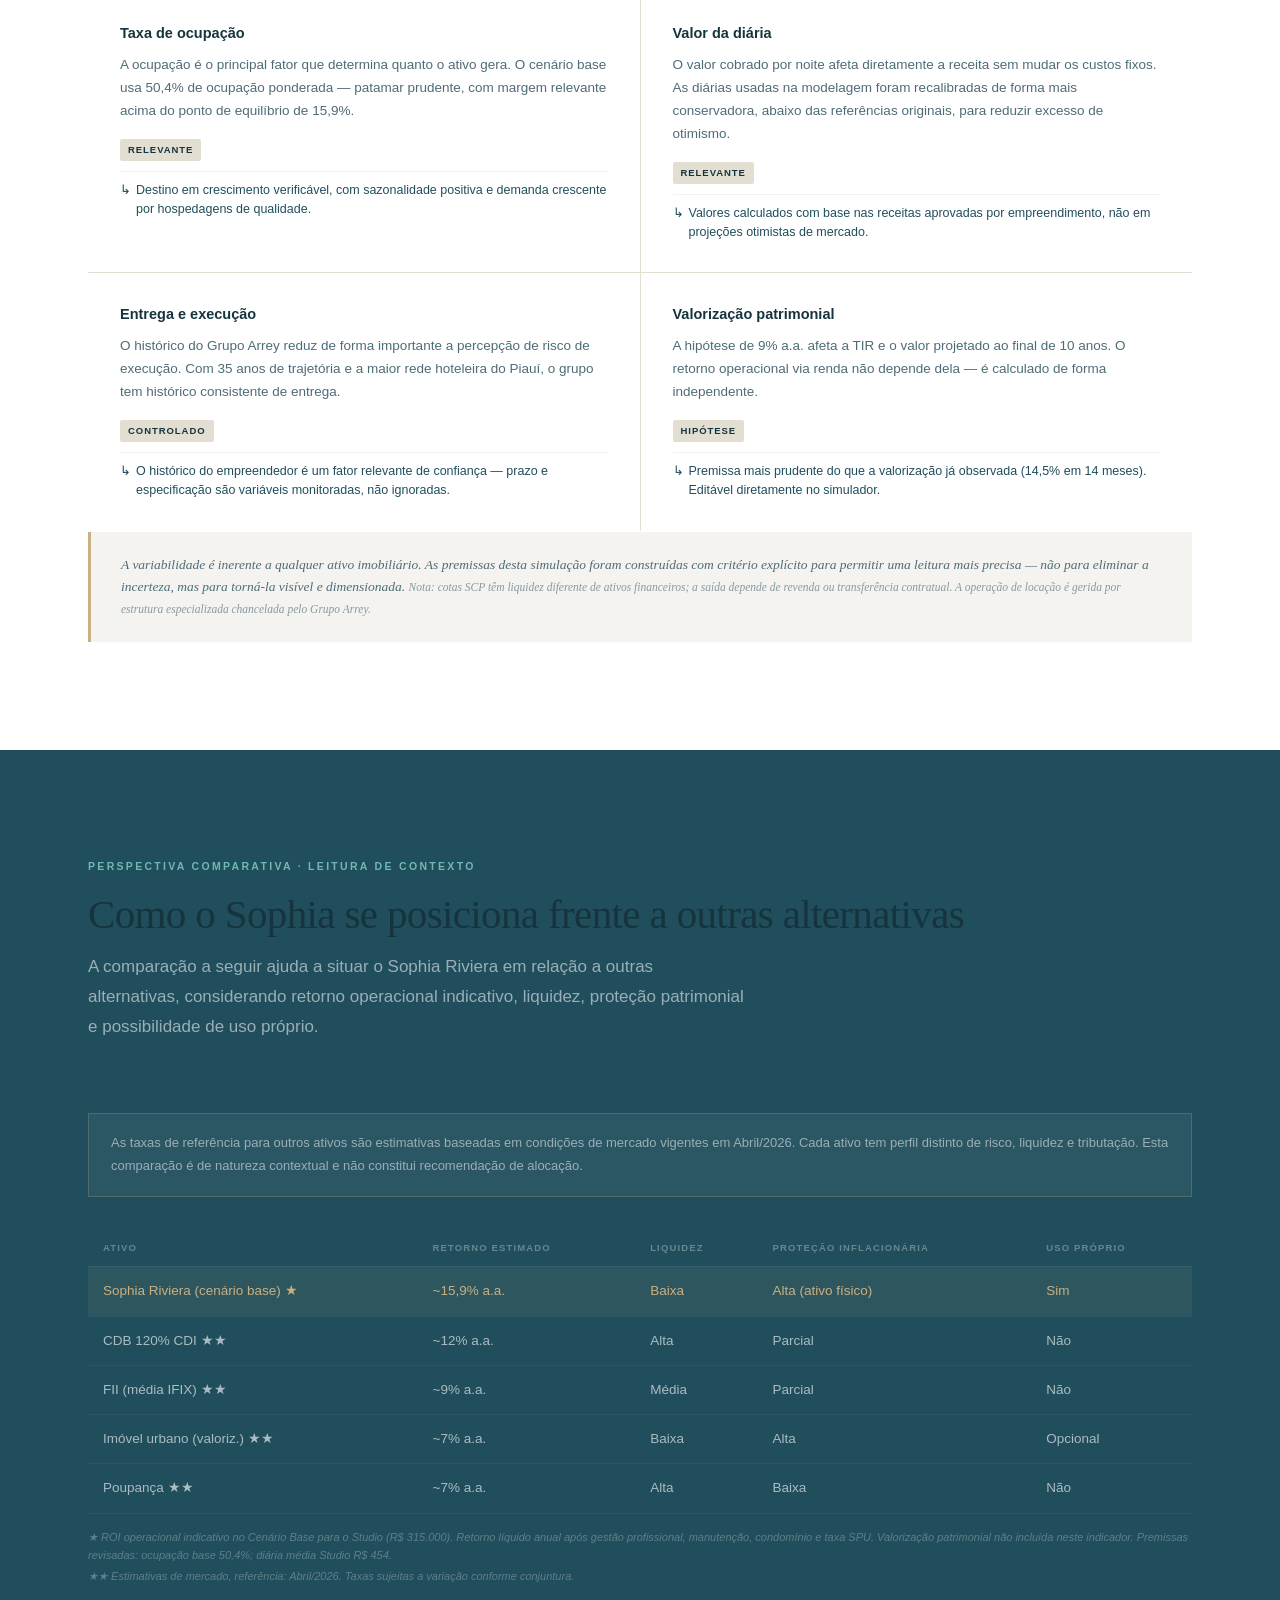
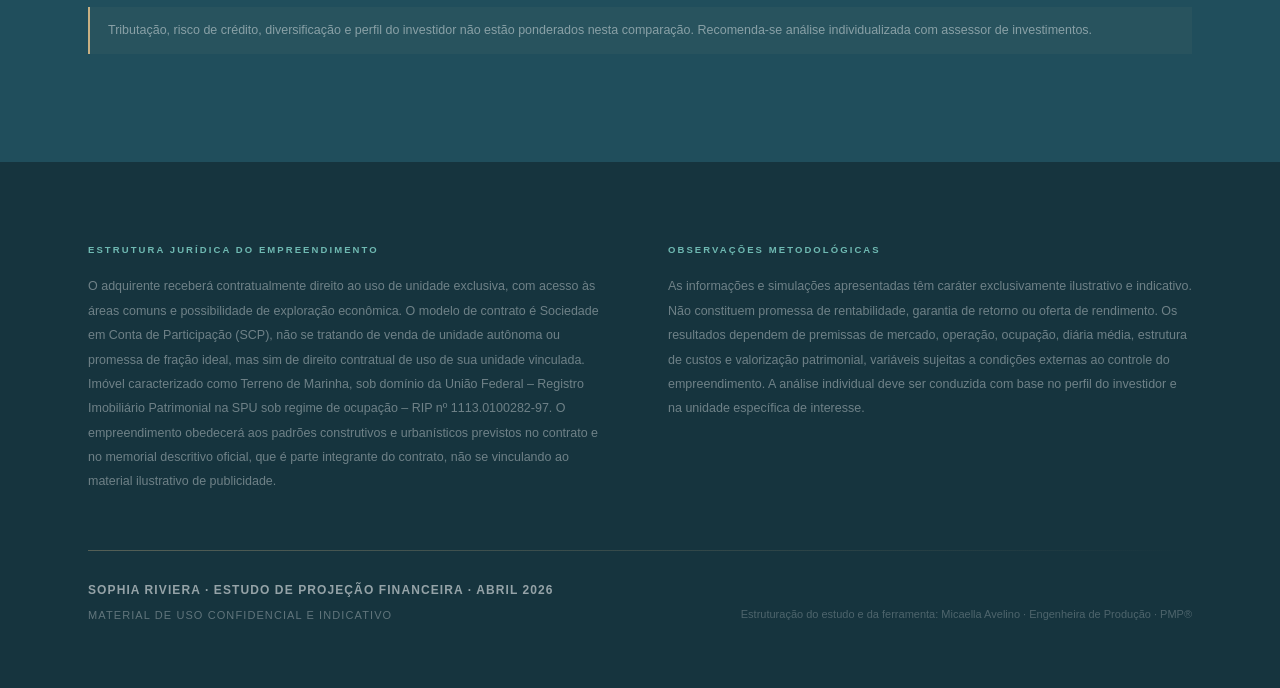
==== commit 7ccaf3b4: "Simulator: fix stale placeholders, add wellness thesis to 9% a.a. notes" ====
--- a/index.html
+++ b/index.html
@@ -1004,15 +1004,15 @@
               <button class="seg-btn" data-c="conservador">Conservador<small>38,7% occ.</small></button>
             </div>
             <div class="sc-ctx">
-              <span id="ctxOcc">Ocupação ponderada: 56%</span>
-              <span id="ctxAdr">Diária média estimada: R$ 504 ★</span>
-              <span id="ctxValPat">Valorização patrimonial: 9% a.a. (padrão)</span>
+              <span id="ctxOcc">Ocupação de referência: 50,4%</span>
+              <span id="ctxAdr">Diária média estimada: R$ 454 ★</span>
+              <span id="ctxValPat">Valorização patrimonial: 9% a.a. (premissa indicativa)</span>
             </div>
             <div class="slider-row" style="margin-top:10px">
               <label class="fl">Valorização patrimonial anual (personalizável)</label>
               <div class="sl-top"><span style="font-size:12px;color:rgba(255,255,255,.38)">0% – 10%</span><span class="sl-val" id="svValPat">9%</span></div>
               <input type="range" id="slValPat" min="0" max="10" value="9" step="1">
-              <span class="sl-sub">Afeta TIR e projeção patrimonial · não altera ROI nem payback</span>
+              <span class="sl-sub">Premissa indicativa, editável para cálculo personalizado · afeta TIR e projeção patrimonial, não altera ROI nem payback</span>
             </div>
           </div>
         </div>
@@ -1076,7 +1076,7 @@
         </div>
         <div id="simBepRow" style="display:flex;align-items:baseline;gap:6px;padding:4px 0 6px;font-size:11px;color:rgba(255,255,255,.35);flex-wrap:wrap;line-height:1.5">
           <span>Ponto de equilíbrio:</span>
-          <strong id="simBep" style="color:var(--lteal);font-weight:600;font-size:12.5px">12,6% de ocupação</strong>
+          <strong id="simBep" style="color:var(--lteal);font-weight:600;font-size:12.5px">15,9% de ocupação</strong>
           <span id="simBepNote">cobre os custos fixos anuais (Studio · cenário base)</span>
         </div>
         <div class="kpi-grid">
@@ -1108,7 +1108,7 @@
             <span><i style="background:rgba(255,255,255,.25);border-top:2px dashed rgba(255,255,255,.3)"></i>Capital investido</span>
           </div>
           <div class="c10-wrap" style="height:180px"><canvas id="chart10y"></canvas></div>
-          <p id="c10Note" style="font-size:10.5px;color:rgba(255,255,255,.25);font-style:italic;margin-top:10px;line-height:1.55">★ Projeção a 9% a.a. Ajuste a taxa de valorização no cenário para personalizar. Não constitui projeção garantida.</p>
+          <p id="c10Note" style="font-size:10.5px;color:rgba(255,255,255,.25);font-style:italic;margin-top:10px;line-height:1.55">★ Premissa patrimonial indicativa de 9% a.a. — combina valorização já observada no produto (+14,5% em 14 meses), tese Wellness Real Estate e amadurecimento do destino. Editável no simulador. Não constitui projeção garantida.</p>
         </div>
         <!-- COMPARATIVE STRIP -->
         <div class="comp-strip" id="compStrip">
@@ -1551,10 +1551,14 @@
   // Block B: valPat display
   const vpPct = Math.round(S.valPat * 100);
   el('svValPat').textContent  = vpPct + '%';
-  el('ctxValPat').textContent = 'Valorização patrimonial: ' + vpPct + '% a.a.' + (vpPct === 9 ? ' (padrão)' : ' (personalizado)');
-  el('outPatSub').textContent = 'projeção a ' + vpPct + '% a.a.';
-  el('kpiTIRH').textContent   = '★ inclui valorização a ' + vpPct + '% a.a.';
-  el('c10Note').textContent   = '★ Projeção a ' + vpPct + '% a.a. Ajuste a taxa de valorização no cenário para personalizar. Não constitui projeção garantida.';
+  el('ctxValPat').textContent = vpPct === 9
+    ? 'Valorização patrimonial: 9% a.a. · premissa indicativa — combina valorização observada no Sophia, tese Wellness Real Estate e amadurecimento do destino'
+    : 'Valorização patrimonial: ' + vpPct + '% a.a. (personalizado) · premissa indicativa, não garantida';
+  el('outPatSub').textContent = 'projeção a ' + vpPct + '% a.a. (premissa indicativa)';
+  el('kpiTIRH').textContent   = '★ inclui premissa patrimonial de ' + vpPct + '% a.a. · editável acima · não garante retorno';
+  el('c10Note').textContent   = vpPct === 9
+    ? '★ Premissa patrimonial indicativa de 9% a.a. — combina valorização já observada no produto (+14,5% em 14 meses), tese Wellness Real Estate e amadurecimento do destino. Editável no simulador. Não constitui projeção garantida.'
+    : '★ Projeção a ' + vpPct + '% a.a. (personalizado). Premissa indicativa, não garantida. Para referência de mercado, use 9% a.a.';
 
   // Block D: monPct slider visibility
   el('monPctRow').style.display = S.perfil === 0 ? 'block' : 'none';
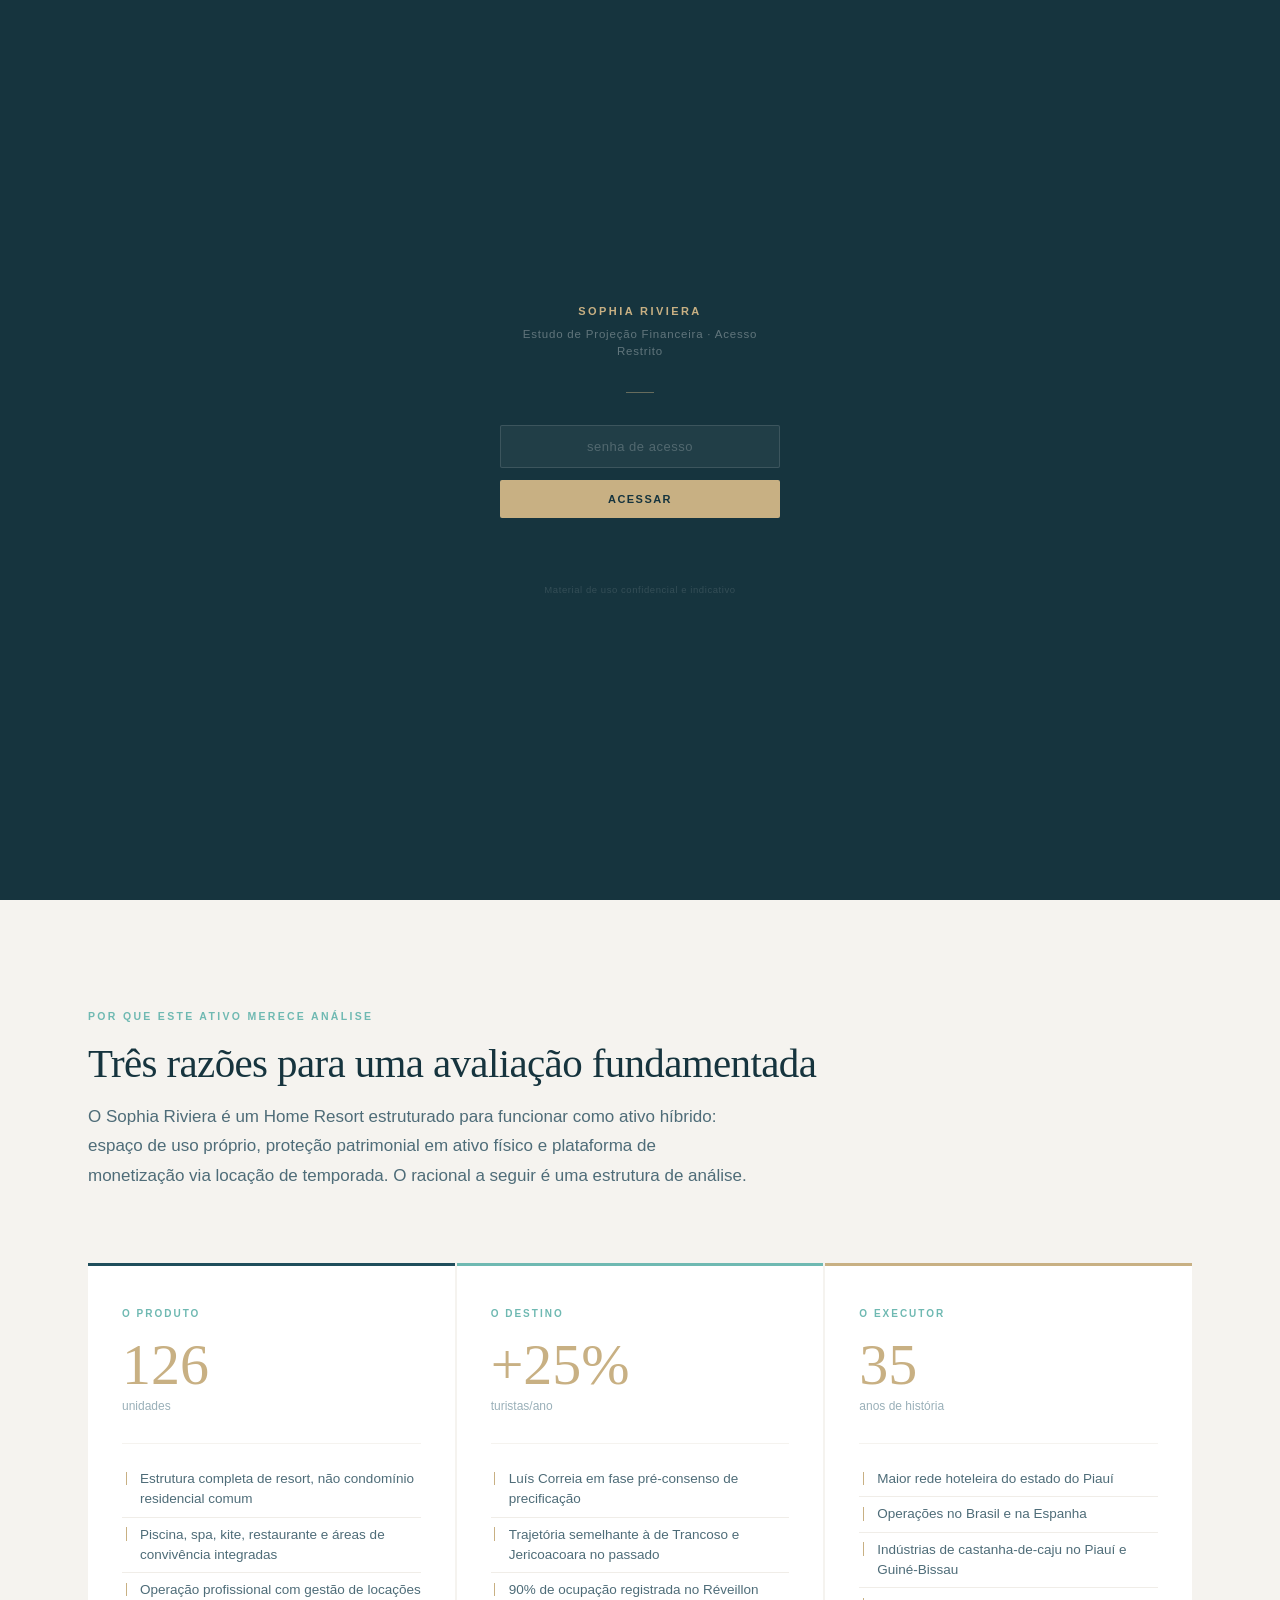
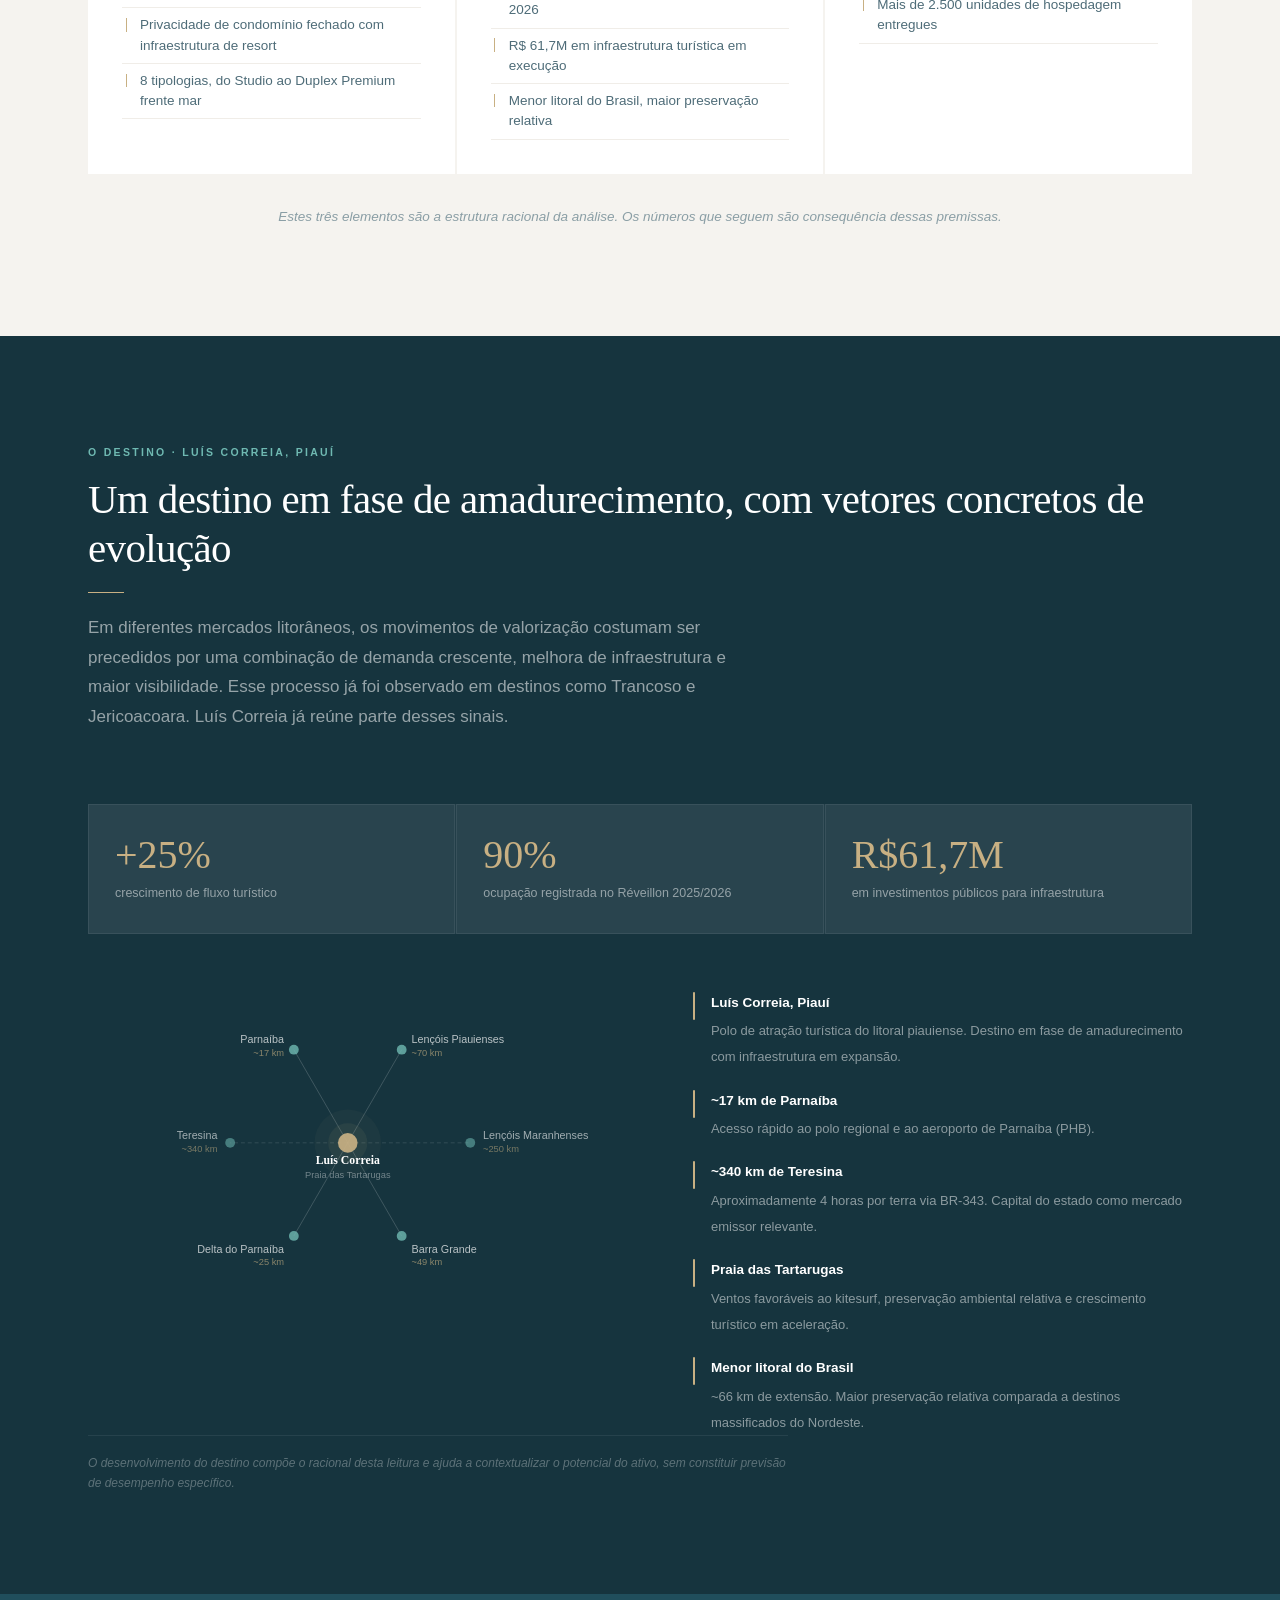
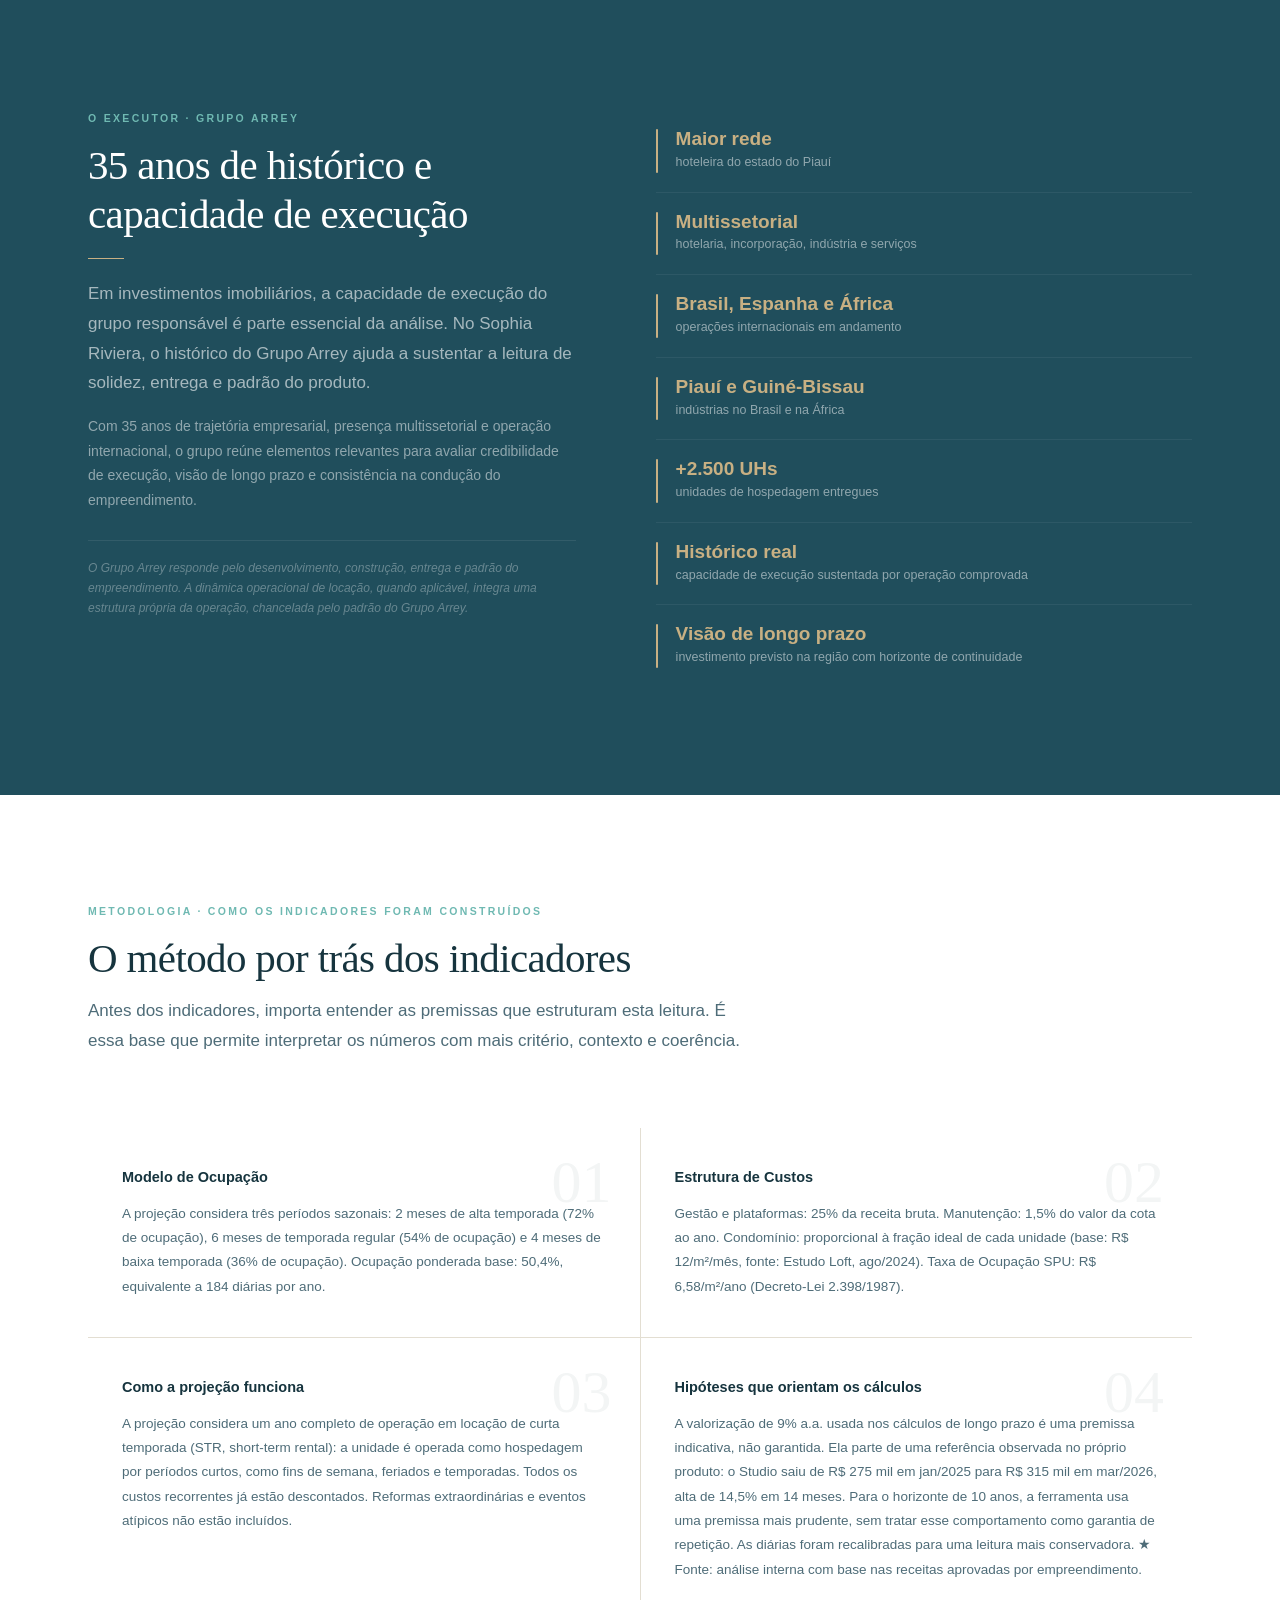
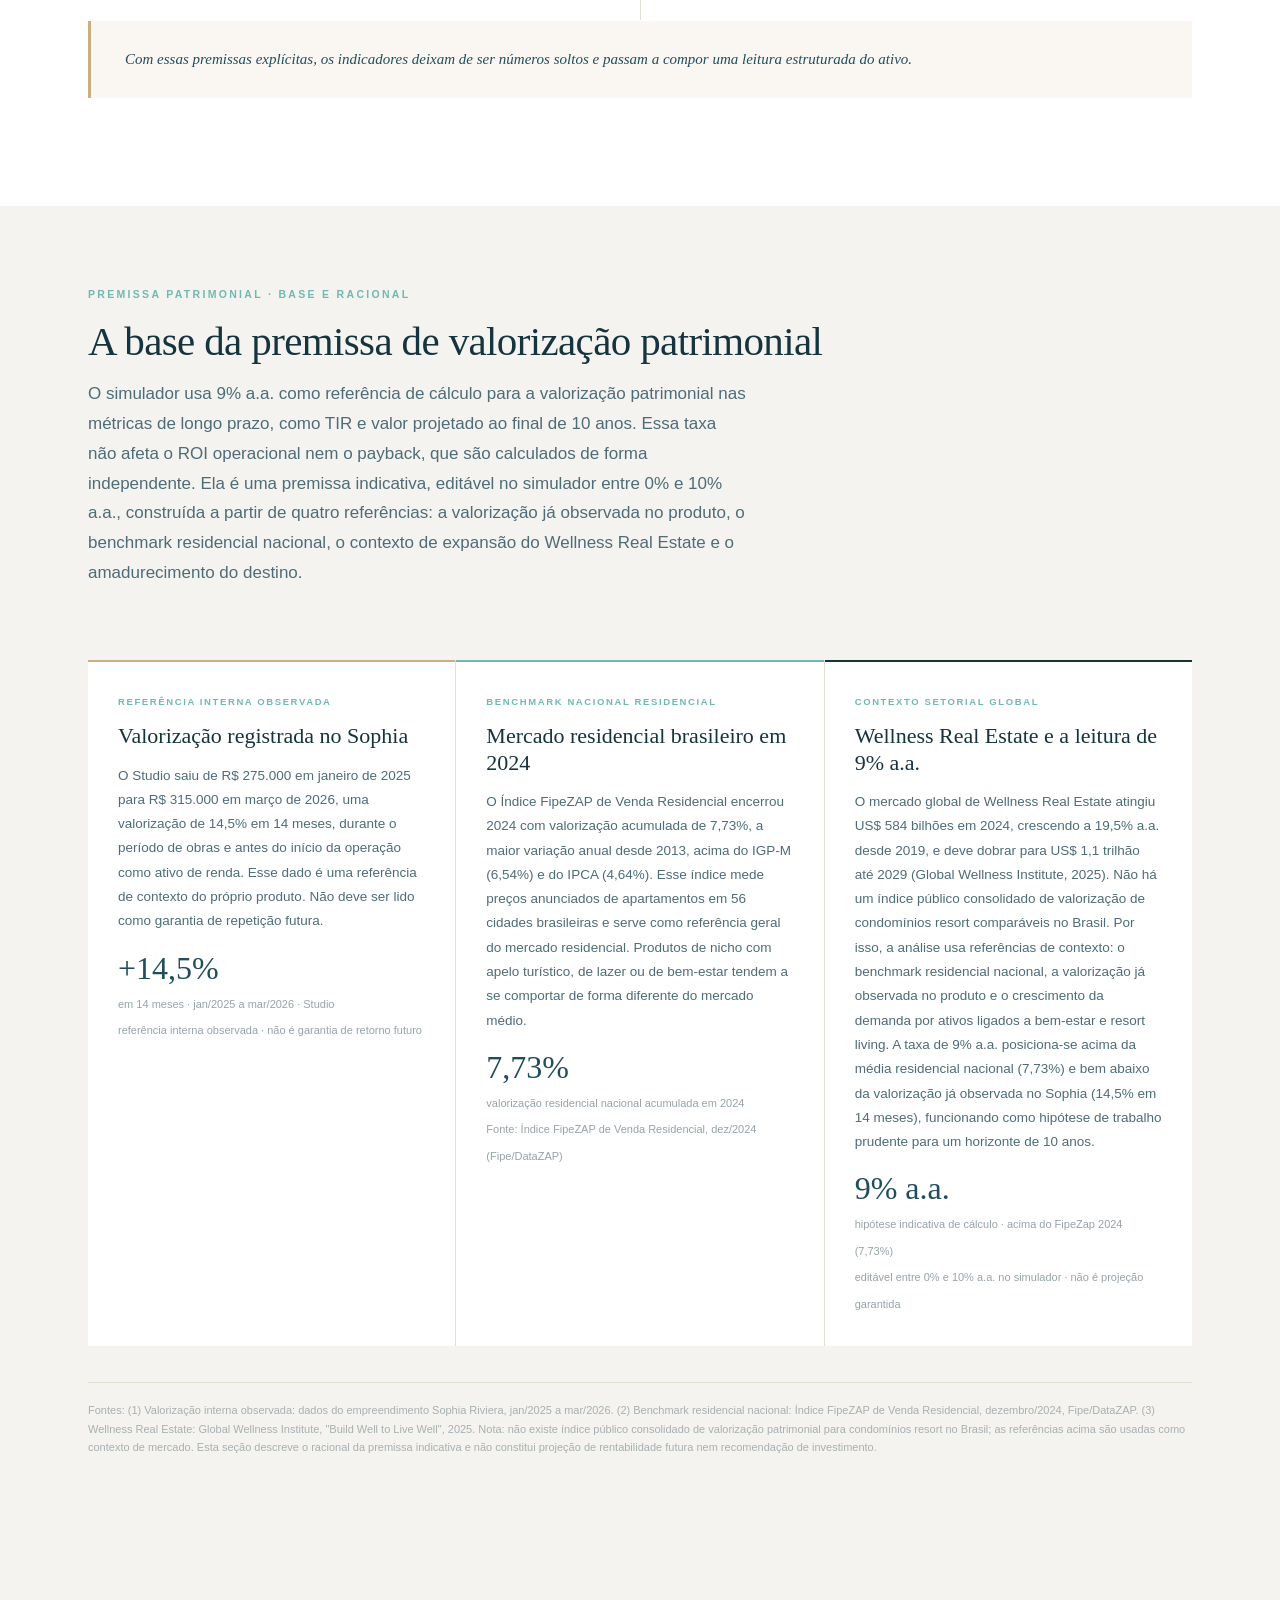
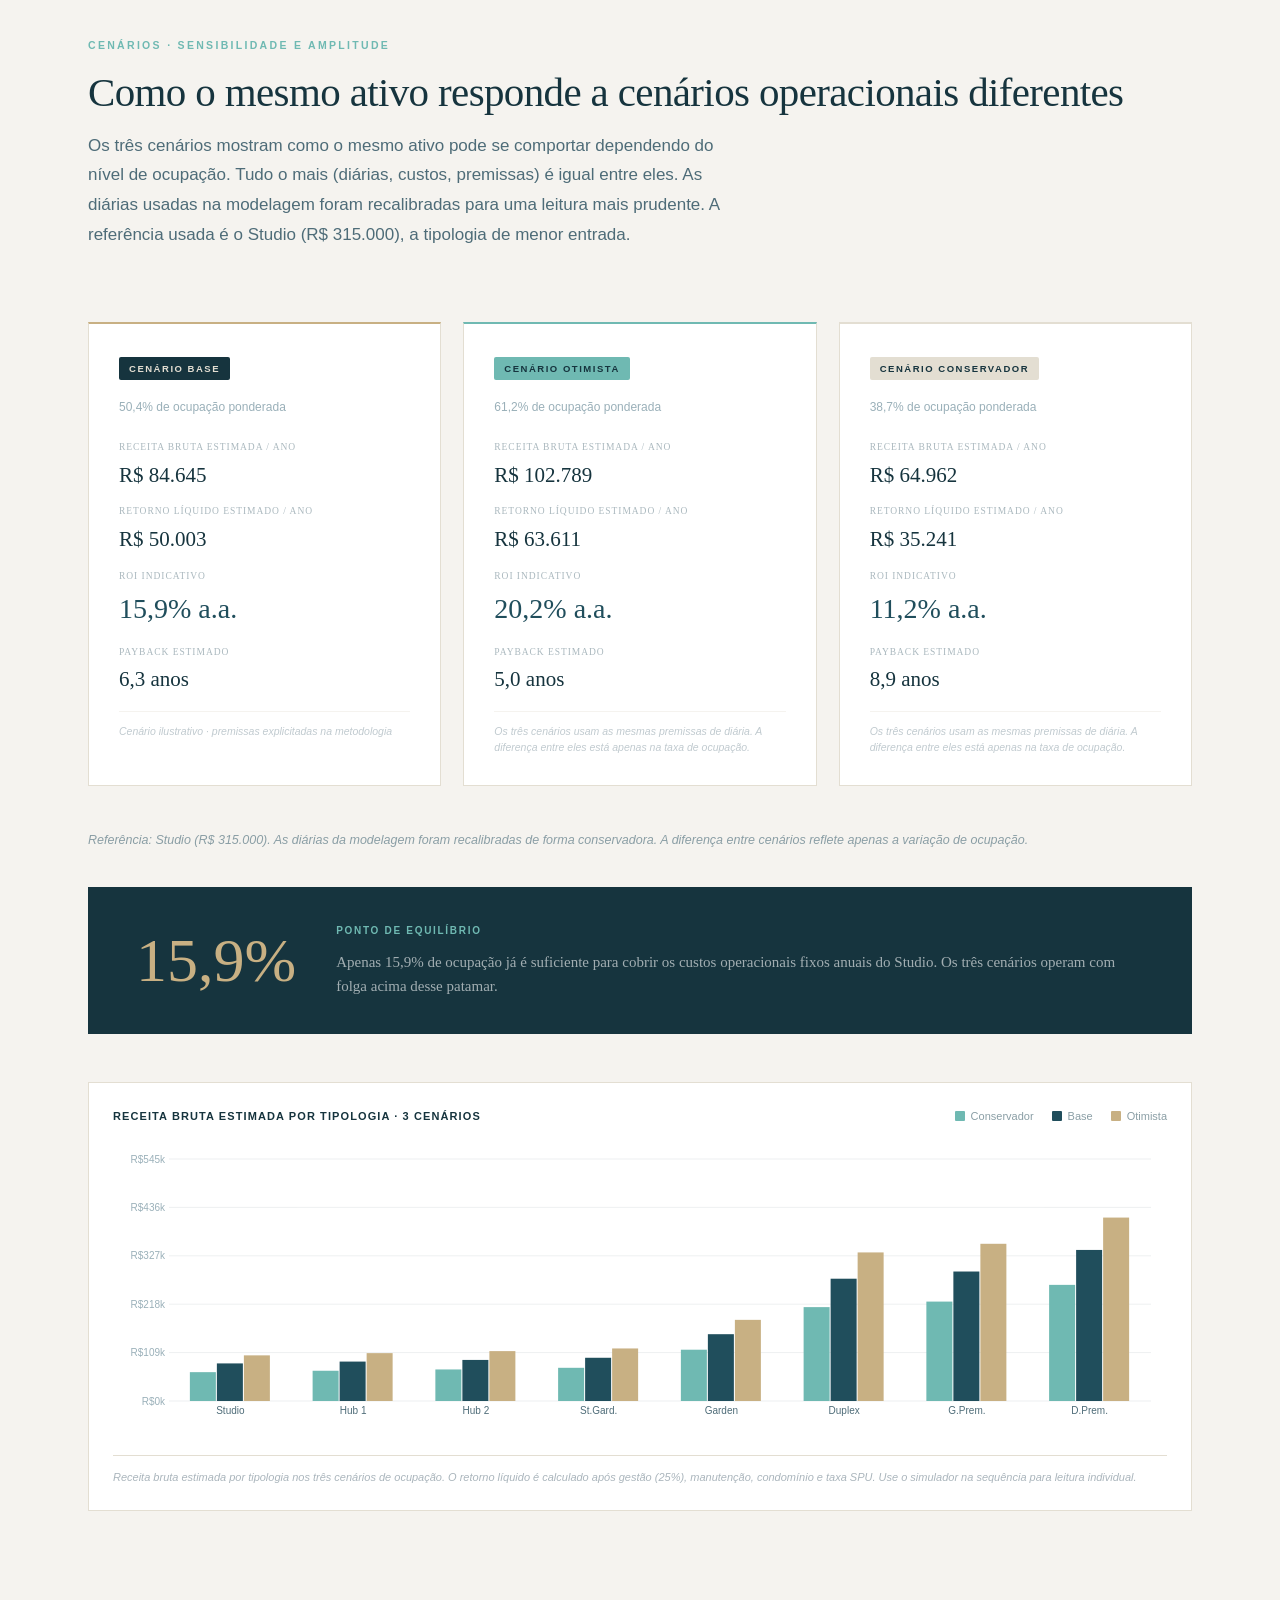
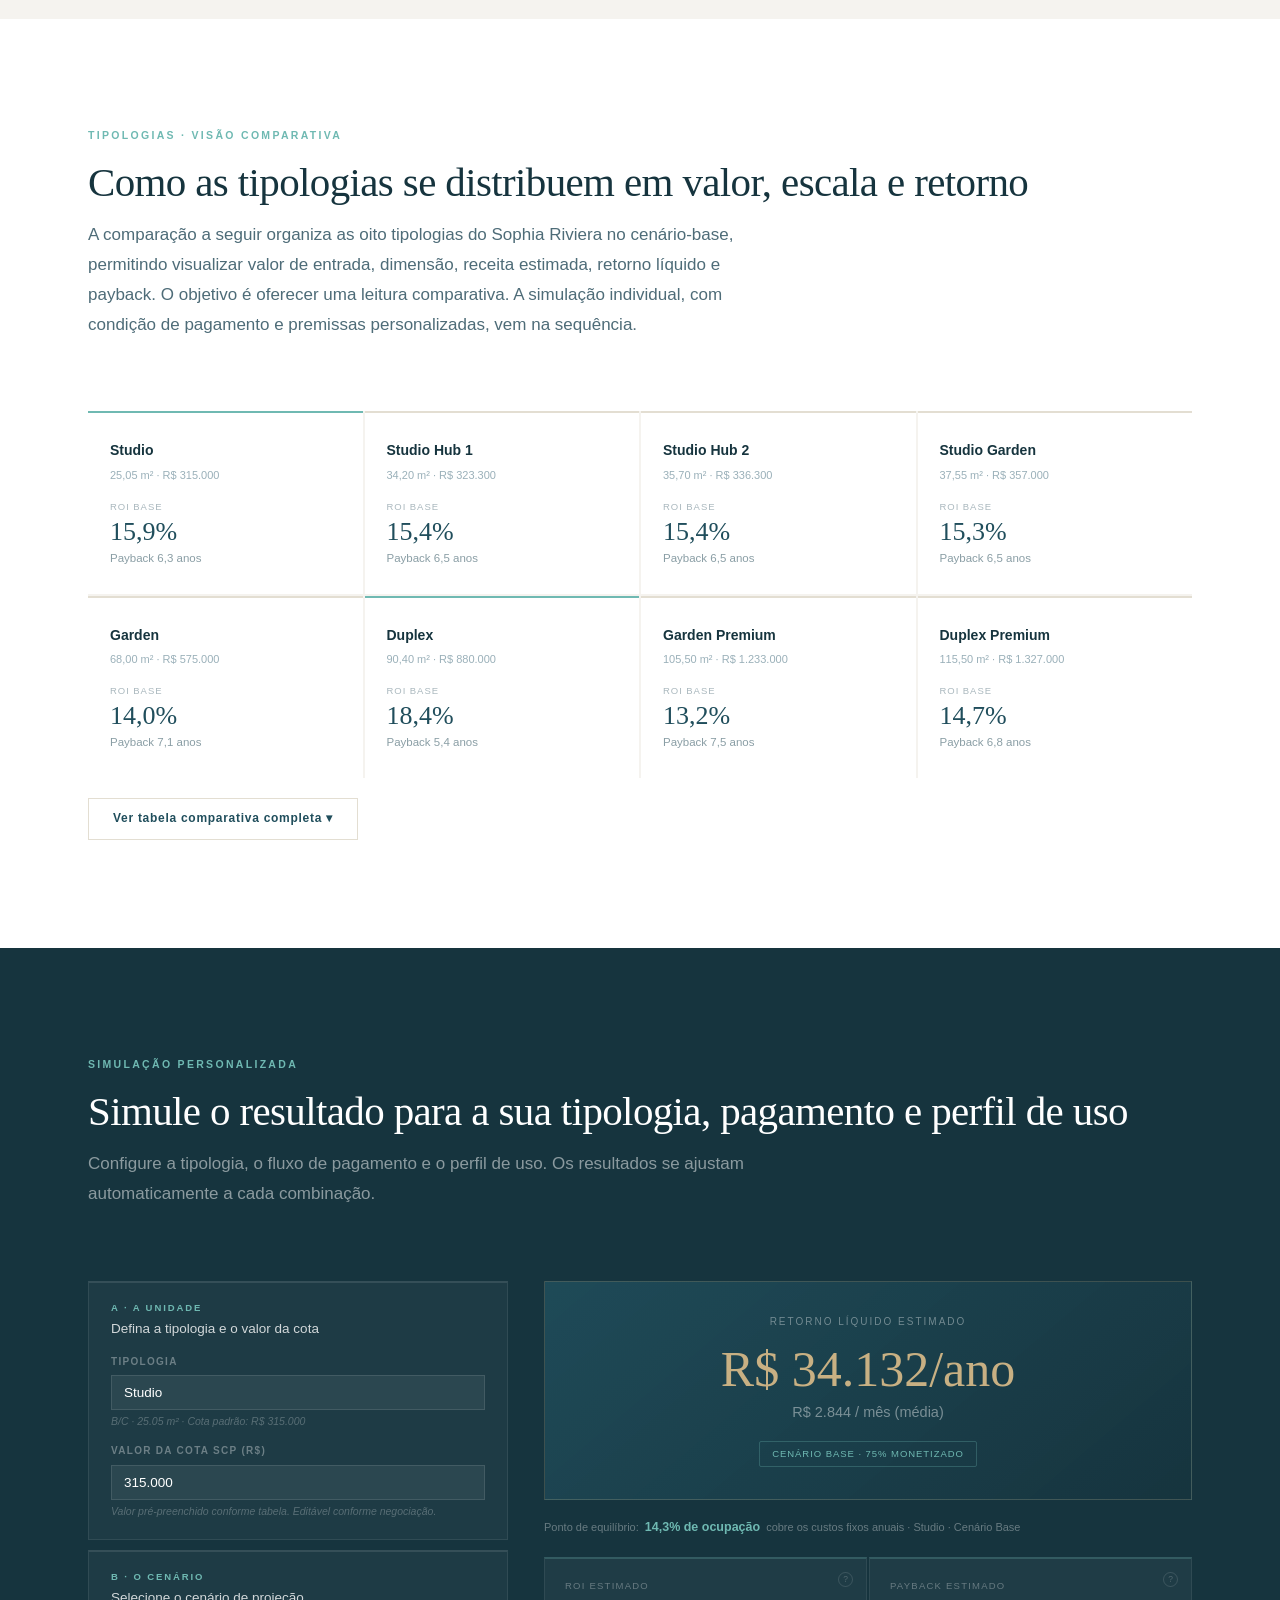
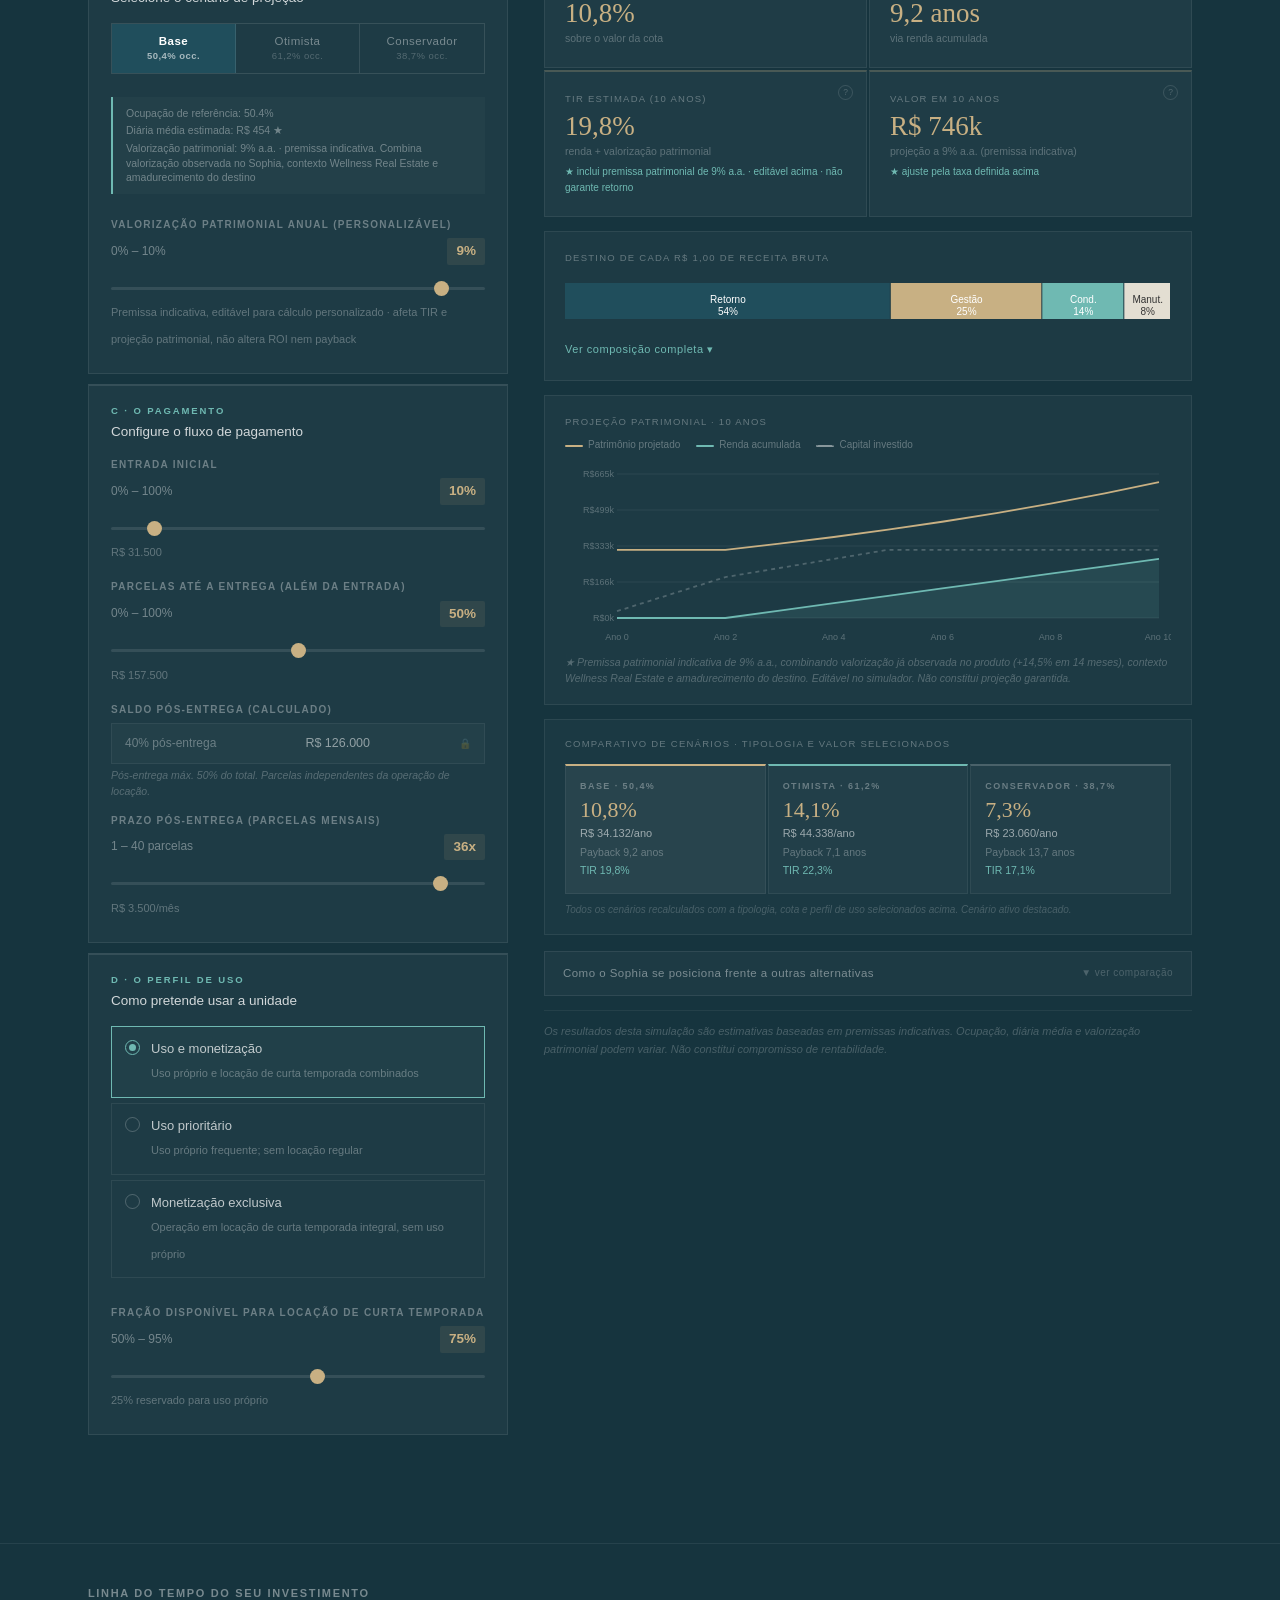
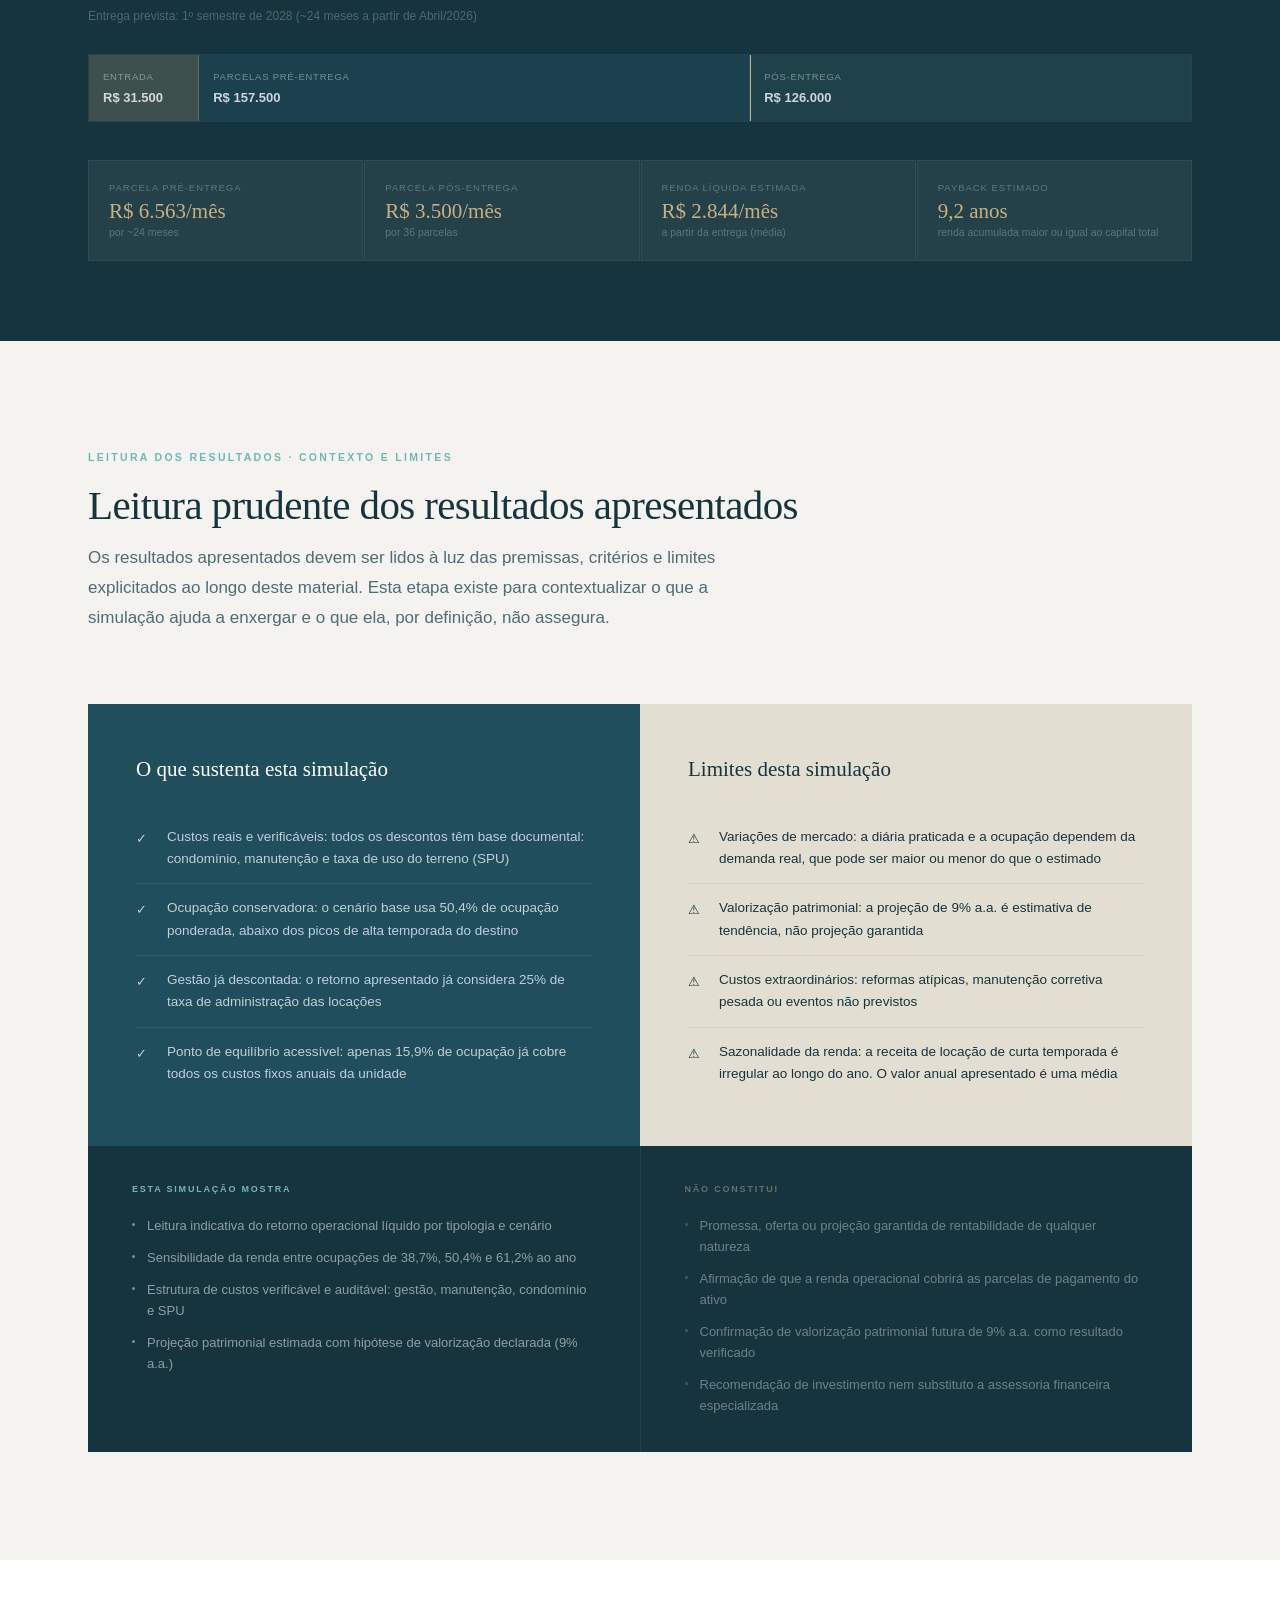
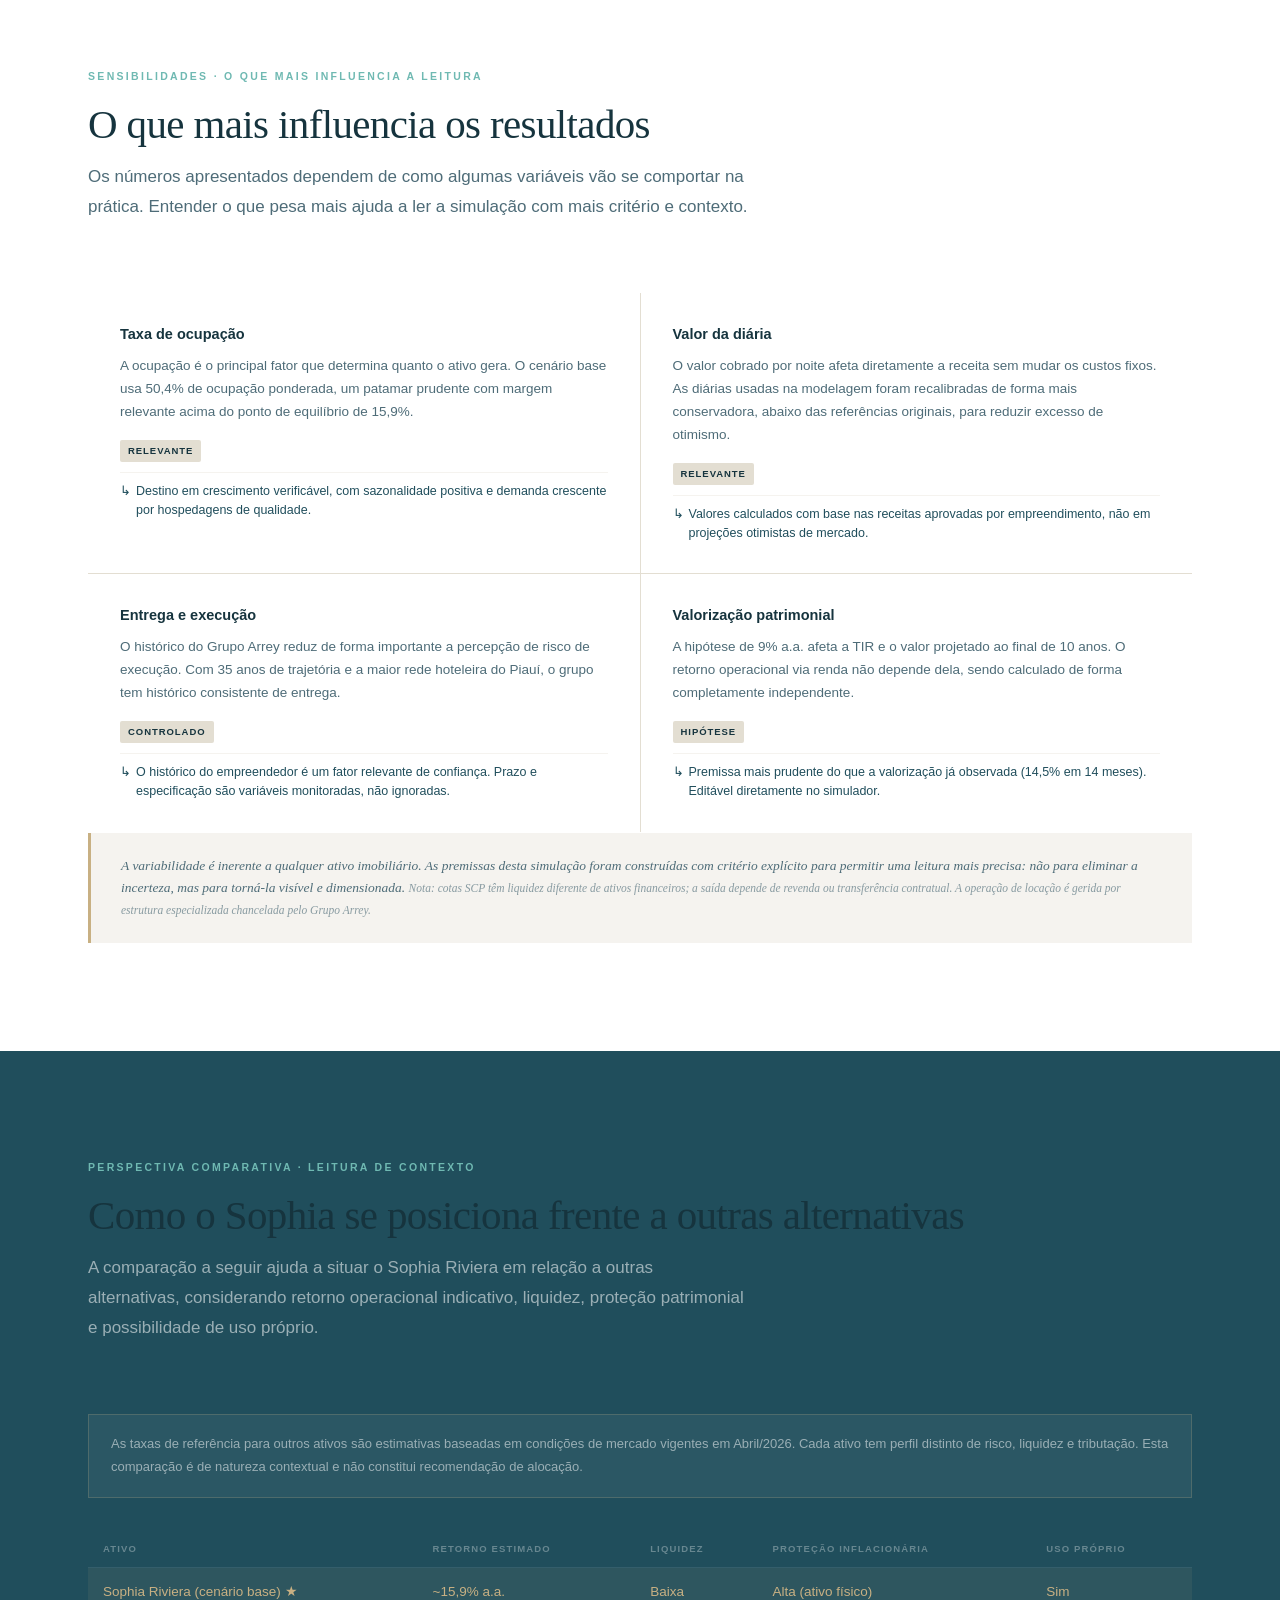
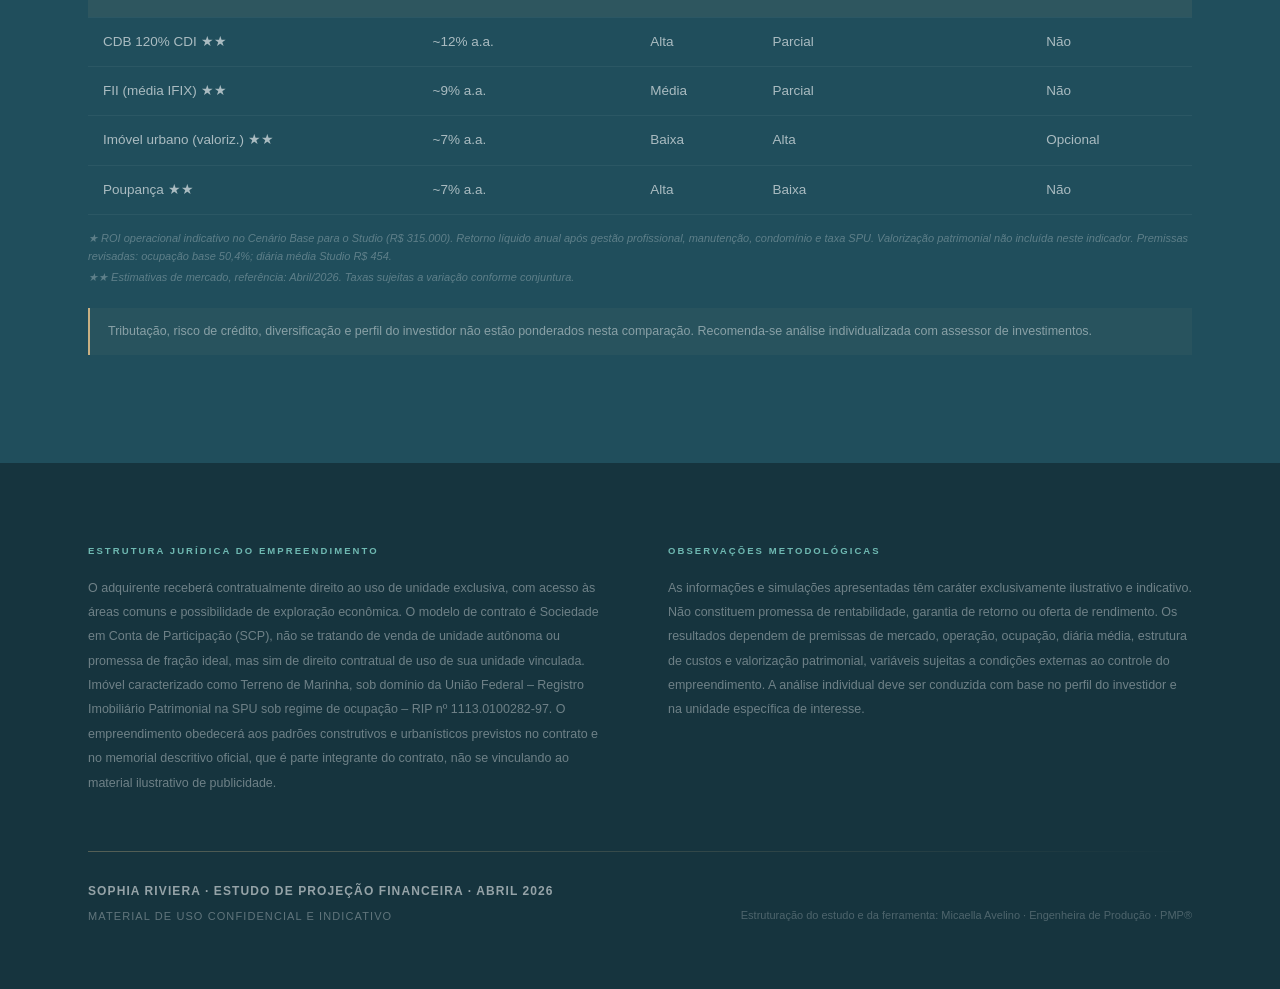
==== commit 35e93dbe: "QA round: rewrite wellness section with real sources, remove all em dashes" ====
--- a/index.html
+++ b/index.html
@@ -747,7 +747,7 @@
       <div class="mcard">
         <span class="mcard-num">03</span>
         <div class="mcard-title">Como a projeção funciona</div>
-        <p class="mcard-text">A projeção considera um ano completo de operação em locação de curta temporada — chamada de STR (short-term rental): a unidade é operada como hospedagem por períodos curtos, como fins de semana, feriados e temporadas. Todos os custos recorrentes já estão descontados. Reformas extraordinárias e eventos atípicos não estão incluídos.</p>
+        <p class="mcard-text">A projeção considera um ano completo de operação em locação de curta temporada (STR, short-term rental): a unidade é operada como hospedagem por períodos curtos, como fins de semana, feriados e temporadas. Todos os custos recorrentes já estão descontados. Reformas extraordinárias e eventos atípicos não estão incluídos.</p>
       </div>
       <div class="mcard">
         <span class="mcard-num">04</span>
@@ -763,9 +763,9 @@
 <section id="wellness">
   <div class="wrap">
     <div class="sh">
-      <span class="eyebrow">Tese Patrimonial · Por que a valorização entra na análise</span>
-      <h2 class="d-l" style="color:var(--navy)">Uma premissa construída, não prometida</h2>
-      <p class="lead">A valorização patrimonial de 9% a.a. usada na projeção de longo prazo não parte de uma promessa. Ela combina três referências independentes: valorização já observada no próprio Sophia Riviera, contexto de expansão do Wellness Real Estate e amadurecimento do destino como polo de lazer litorâneo. É uma premissa indicativa e deliberadamente conservadora, sempre editável no simulador.</p>
+      <span class="eyebrow">Premissa Patrimonial · Base e Racional</span>
+      <h2 class="d-l" style="color:var(--navy)">A base da premissa de valorização patrimonial</h2>
+      <p class="lead">O simulador usa 9% a.a. como referência de cálculo para a valorização patrimonial nas métricas de longo prazo, como TIR e valor projetado ao final de 10 anos. Essa taxa não afeta o ROI operacional nem o payback, que são calculados de forma independente. Ela é uma premissa indicativa, editável no simulador entre 0% e 10% a.a., construída a partir de quatro referências: a valorização já observada no produto, o benchmark residencial nacional, o contexto de expansão do Wellness Real Estate e o amadurecimento do destino.</p>
     </div>
 
     <div class="wv-grid">
@@ -773,33 +773,33 @@
       <!-- Card 1: Sophia observed appreciation -->
       <div class="wv-card wv-observed">
         <span class="wv-label">Referência interna observada</span>
-        <div class="wv-headline">O que o Sophia já registrou</div>
-        <p class="wv-body">O Studio saiu de R$&nbsp;275.000 em janeiro de 2025 para R$&nbsp;315.000 em março de 2026. Isso representa uma valorização de 14,5% em 14 meses — antes da entrega das chaves e antes do início da operação como ativo de renda.</p>
+        <div class="wv-headline">Valorização registrada no Sophia</div>
+        <p class="wv-body">O Studio saiu de R$&nbsp;275.000 em janeiro de 2025 para R$&nbsp;315.000 em março de 2026, uma valorização de 14,5% em 14 meses, durante o período de obras e antes do início da operação como ativo de renda. Esse dado é uma referência de contexto do próprio produto. Não deve ser lido como garantia de repetição futura.</p>
         <span class="wv-stat">+14,5%</span>
-        <span class="wv-stat-sub">em 14 meses · jan/2025 a mar/2026 · Studio<br>valorização da cota observada no período de obras</span>
-      </div>
-
-      <!-- Card 2: Wellness Real Estate market context -->
+        <span class="wv-stat-sub">em 14 meses · jan/2025 a mar/2026 · Studio<br>referência interna observada · não é garantia de retorno futuro</span>
+      </div>
+
+      <!-- Card 2: National residential benchmark -->
       <div class="wv-card wv-market">
-        <span class="wv-label">Contexto de mercado</span>
-        <div class="wv-headline">Wellness Real Estate em expansão</div>
-        <p class="wv-body">O Wellness Real Estate é o segmento imobiliário de maior crescimento no Brasil, com expansão estimada entre 15% e 20% ao ano — cerca de 3 vezes mais rápido do que o imobiliário residencial convencional. Produtos que combinam natureza, saúde e experiência de moradia e hospedagem têm apresentado percepção de valor consistentemente superior ao mercado geral.</p>
-        <span class="wv-stat">3×</span>
-        <span class="wv-stat-sub">o ritmo de crescimento do residencial convencional<br><em style="font-style:normal">Fonte: Tribuna do Sertão / Terra Notícias, 2026</em></span>
-      </div>
-
-      <!-- Card 3: Why 9% is prudent -->
+        <span class="wv-label">Benchmark nacional residencial</span>
+        <div class="wv-headline">Mercado residencial brasileiro em 2024</div>
+        <p class="wv-body">O Índice FipeZAP de Venda Residencial encerrou 2024 com valorização acumulada de 7,73%, a maior variação anual desde 2013, acima do IGP-M (6,54%) e do IPCA (4,64%). Esse índice mede preços anunciados de apartamentos em 56 cidades brasileiras e serve como referência geral do mercado residencial. Produtos de nicho com apelo turístico, de lazer ou de bem-estar tendem a se comportar de forma diferente do mercado médio.</p>
+        <span class="wv-stat">7,73%</span>
+        <span class="wv-stat-sub">valorização residencial nacional acumulada em 2024<br>Fonte: Índice FipeZAP de Venda Residencial, dez/2024 (Fipe/DataZAP)</span>
+      </div>
+
+      <!-- Card 3: Wellness Real Estate global context -->
       <div class="wv-card wv-assumption">
-        <span class="wv-label">Premissa da ferramenta</span>
-        <div class="wv-headline">9% a.a. como hipótese de longo prazo</div>
-        <p class="wv-body">Para o horizonte de 10 anos, a ferramenta utiliza 9% a.a. como taxa indicativa de valorização. Esse número é mais prudente do que a alta já observada em obra e compatível com referências de valorização imobiliária de destinos em maturação. O retorno operacional via renda é calculado de forma completamente independente — e não depende desta hipótese.</p>
+        <span class="wv-label">Contexto setorial global</span>
+        <div class="wv-headline">Wellness Real Estate e a leitura de 9% a.a.</div>
+        <p class="wv-body">O mercado global de Wellness Real Estate atingiu US$&nbsp;584 bilhões em 2024, crescendo a 19,5% a.a. desde 2019, e deve dobrar para US$&nbsp;1,1 trilhão até 2029 (Global Wellness Institute, 2025). Não há um índice público consolidado de valorização de condomínios resort comparáveis no Brasil. Por isso, a análise usa referências de contexto: o benchmark residencial nacional, a valorização já observada no produto e o crescimento da demanda por ativos ligados a bem-estar e resort living. A taxa de 9% a.a. posiciona-se acima da média residencial nacional (7,73%) e bem abaixo da valorização já observada no Sophia (14,5% em 14 meses), funcionando como hipótese de trabalho prudente para um horizonte de 10 anos.</p>
         <span class="wv-stat">9% a.a.</span>
-        <span class="wv-stat-sub">premissa indicativa · mais conservadora do que o observado<br>editável diretamente no simulador · não é projeção garantida</span>
-      </div>
-
-    </div>
-
-    <p class="wv-source">Referências utilizadas: valorização interna observada (dados do empreendimento, jan/2025–mar/2026); crescimento do Wellness Real Estate no Brasil (Tribuna do Sertão / Terra Notícias, 2026); valorização imobiliária residencial (FipeZap / DataZap, referência de mercado). Esta seção descreve o racional da premissa, não constitui projeção de rentabilidade futura nem recomendação de investimento.</p>
+        <span class="wv-stat-sub">hipótese indicativa de cálculo · acima do FipeZap 2024 (7,73%)<br>editável entre 0% e 10% a.a. no simulador · não é projeção garantida</span>
+      </div>
+
+    </div>
+
+    <p class="wv-source">Fontes: (1) Valorização interna observada: dados do empreendimento Sophia Riviera, jan/2025 a mar/2026. (2) Benchmark residencial nacional: Índice FipeZAP de Venda Residencial, dezembro/2024, Fipe/DataZAP. (3) Wellness Real Estate: Global Wellness Institute, "Build Well to Live Well", 2025. Nota: não existe índice público consolidado de valorização patrimonial para condomínios resort no Brasil; as referências acima são usadas como contexto de mercado. Esta seção descreve o racional da premissa indicativa e não constitui projeção de rentabilidade futura nem recomendação de investimento.</p>
   </div>
 </section>
 
@@ -809,7 +809,7 @@
     <div class="sh">
       <span class="eyebrow">Cenários · Sensibilidade e Amplitude</span>
       <h2 class="d-l" style="color:var(--navy)">Como o mesmo ativo responde a cenários operacionais diferentes</h2>
-      <p class="lead">Os três cenários mostram como o mesmo ativo pode se comportar dependendo do nível de ocupação. Tudo o mais — diárias, custos, premissas — é igual entre eles. As diárias usadas na modelagem foram recalibradas para uma leitura mais prudente. A referência usada é o Studio (R$&nbsp;315.000), a tipologia de menor entrada.</p>
+      <p class="lead">Os três cenários mostram como o mesmo ativo pode se comportar dependendo do nível de ocupação. Tudo o mais (diárias, custos, premissas) é igual entre eles. As diárias usadas na modelagem foram recalibradas para uma leitura mais prudente. A referência usada é o Studio (R$&nbsp;315.000), a tipologia de menor entrada.</p>
     </div>
     <div class="sc-grid">
       <!-- BASE -->
@@ -1082,7 +1082,7 @@
         <div class="kpi-grid">
           <div class="kpi" style="border-top:2px solid rgba(111,185,178,.25)"><span class="kpi-l" id="kpiROILabel">ROI Operacional</span><div class="kpi-v" id="outROI">20,6%</div><div class="kpi-s" id="kpiROISub">retorno líquido sobre a cota</div><div class="tt-btn" title="ROI = Retorno Líquido Anual / Valor da Cota SCP x 100. Métrica operacional pura; não inclui valorização patrimonial.">?</div></div>
           <div class="kpi" style="border-top:2px solid rgba(111,185,178,.25)"><span class="kpi-l" id="kpiPayLabel">Payback Operacional</span><div class="kpi-v" id="outPay">4,9 anos</div><div class="kpi-s" id="kpiPaySub">via renda acumulada</div><div class="tt-btn" title="Payback = Valor da Cota / Retorno Líquido Anual. Métrica operacional pura; não inclui valorização patrimonial.">?</div></div>
-          <div class="kpi" style="border-top:2px solid rgba(200,176,131,.25)"><span class="kpi-l" id="kpiTIRLabel">TIR (10 anos)</span><div class="kpi-v" id="outTIR">—</div><div class="kpi-s" id="kpiTIRSub">renda + valorização patrimonial</div><div class="kpi-h" id="kpiTIRH">★ inclui valorização a 9% a.a.</div><div class="tt-btn" title="TIR por Newton-Raphson sobre fluxo de 10 anos: pagamentos, renda líquida e valor patrimonial residual. Sensível à taxa de valorização configurada acima.">?</div></div>
+          <div class="kpi" style="border-top:2px solid rgba(200,176,131,.25)"><span class="kpi-l" id="kpiTIRLabel">TIR (10 anos)</span><div class="kpi-v" id="outTIR">n.d.</div><div class="kpi-s" id="kpiTIRSub">renda + valorização patrimonial</div><div class="kpi-h" id="kpiTIRH">★ inclui valorização a 9% a.a.</div><div class="tt-btn" title="TIR por Newton-Raphson sobre fluxo de 10 anos: pagamentos, renda líquida e valor patrimonial residual. Sensível à taxa de valorização configurada acima.">?</div></div>
           <div class="kpi" style="border-top:2px solid rgba(200,176,131,.25)"><span class="kpi-l">Valor em 10 Anos</span><div class="kpi-v" id="outPat">R$ 746k</div><div class="kpi-s" id="outPatSub">projeção a 9% a.a.</div><div class="kpi-h">★ ajuste pela taxa definida acima</div><div class="tt-btn" title="Cota x (1 + taxa)^10. Responde à valorização configurada. Hipótese indicativa de tendência.">?</div></div>
         </div>
         <!-- WATERFALL -->
@@ -1108,7 +1108,7 @@
             <span><i style="background:rgba(255,255,255,.25);border-top:2px dashed rgba(255,255,255,.3)"></i>Capital investido</span>
           </div>
           <div class="c10-wrap" style="height:180px"><canvas id="chart10y"></canvas></div>
-          <p id="c10Note" style="font-size:10.5px;color:rgba(255,255,255,.25);font-style:italic;margin-top:10px;line-height:1.55">★ Premissa patrimonial indicativa de 9% a.a. — combina valorização já observada no produto (+14,5% em 14 meses), tese Wellness Real Estate e amadurecimento do destino. Editável no simulador. Não constitui projeção garantida.</p>
+          <p id="c10Note" style="font-size:10.5px;color:rgba(255,255,255,.25);font-style:italic;margin-top:10px;line-height:1.55">★ Premissa patrimonial indicativa de 9% a.a., combinando valorização já observada no produto (+14,5% em 14 meses), contexto Wellness Real Estate e amadurecimento do destino. Editável no simulador. Não constitui projeção garantida.</p>
         </div>
         <!-- COMPARATIVE STRIP -->
         <div class="comp-strip" id="compStrip">
@@ -1119,21 +1119,21 @@
               <div class="cs-roi" id="csBaseROI">20,6%</div>
               <div class="cs-ret" id="csBaseRet">R$ 64.893/ano</div>
               <div class="cs-pay" id="csBasePay">Payback 4,9 anos</div>
-              <div class="cs-tir" id="csBaseTIR">TIR —</div>
+              <div class="cs-tir" id="csBaseTIR">TIR n.d.</div>
             </div>
             <div class="cs-card cs-opt" id="csCardOpt">
               <div class="cs-tag">Otimista · 61,2%</div>
               <div class="cs-roi" id="csOptROI">25,3%</div>
               <div class="cs-ret" id="csOptRet">R$ 80.417/ano</div>
               <div class="cs-pay" id="csOptPay">Payback 3,9 anos</div>
-              <div class="cs-tir" id="csOptTIR">TIR —</div>
+              <div class="cs-tir" id="csOptTIR">TIR n.d.</div>
             </div>
             <div class="cs-card cs-cons" id="csCardCons">
               <div class="cs-tag">Conservador · 38,7%</div>
               <div class="cs-roi" id="csConsROI">14,8%</div>
               <div class="cs-ret" id="csConsRet">R$ 46.691/ano</div>
               <div class="cs-pay" id="csConsPay">Payback 6,8 anos</div>
-              <div class="cs-tir" id="csConsTIR">TIR —</div>
+              <div class="cs-tir" id="csConsTIR">TIR n.d.</div>
             </div>
           </div>
           <p style="font-size:10px;color:rgba(255,255,255,.2);margin-top:8px;font-style:italic">Todos os cenários recalculados com a tipologia, cota e perfil de uso selecionados acima. Cenário ativo destacado.</p>
@@ -1231,7 +1231,7 @@
       <div class="pp left">
         <h3>O que sustenta esta simulação</h3>
         <ul class="pp-list">
-          <li class="pp-item"><span class="pp-icon">✓</span><span>Custos reais e verificáveis: todos os descontos têm base documental — condomínio, manutenção e taxa de uso do terreno (SPU)</span></li>
+          <li class="pp-item"><span class="pp-icon">✓</span><span>Custos reais e verificáveis: todos os descontos têm base documental: condomínio, manutenção e taxa de uso do terreno (SPU)</span></li>
           <li class="pp-item"><span class="pp-icon">✓</span><span>Ocupação conservadora: o cenário base usa 50,4% de ocupação ponderada, abaixo dos picos de alta temporada do destino</span></li>
           <li class="pp-item"><span class="pp-icon">✓</span><span>Gestão já descontada: o retorno apresentado já considera 25% de taxa de administração das locações</span></li>
           <li class="pp-item" style="border-bottom:none"><span class="pp-icon">✓</span><span>Ponto de equilíbrio acessível: apenas 15,9% de ocupação já cobre todos os custos fixos anuais da unidade</span></li>
@@ -1281,12 +1281,12 @@
       <p class="lead">Os números apresentados dependem de como algumas variáveis vão se comportar na prática. Entender o que pesa mais ajuda a ler a simulação com mais critério e contexto.</p>
     </div>
     <div class="rk-grid">
-      <div class="rk-card"><div class="rk-title">Taxa de ocupação</div><p class="rk-desc">A ocupação é o principal fator que determina quanto o ativo gera. O cenário base usa 50,4% de ocupação ponderada — patamar prudente, com margem relevante acima do ponto de equilíbrio de 15,9%.</p><span class="rk-impact">Relevante</span><div class="rk-mit">Destino em crescimento verificável, com sazonalidade positiva e demanda crescente por hospedagens de qualidade.</div></div>
+      <div class="rk-card"><div class="rk-title">Taxa de ocupação</div><p class="rk-desc">A ocupação é o principal fator que determina quanto o ativo gera. O cenário base usa 50,4% de ocupação ponderada, um patamar prudente com margem relevante acima do ponto de equilíbrio de 15,9%.</p><span class="rk-impact">Relevante</span><div class="rk-mit">Destino em crescimento verificável, com sazonalidade positiva e demanda crescente por hospedagens de qualidade.</div></div>
       <div class="rk-card"><div class="rk-title">Valor da diária</div><p class="rk-desc">O valor cobrado por noite afeta diretamente a receita sem mudar os custos fixos. As diárias usadas na modelagem foram recalibradas de forma mais conservadora, abaixo das referências originais, para reduzir excesso de otimismo.</p><span class="rk-impact">Relevante</span><div class="rk-mit">Valores calculados com base nas receitas aprovadas por empreendimento, não em projeções otimistas de mercado.</div></div>
-      <div class="rk-card"><div class="rk-title">Entrega e execução</div><p class="rk-desc">O histórico do Grupo Arrey reduz de forma importante a percepção de risco de execução. Com 35 anos de trajetória e a maior rede hoteleira do Piauí, o grupo tem histórico consistente de entrega.</p><span class="rk-impact">Controlado</span><div class="rk-mit">O histórico do empreendedor é um fator relevante de confiança — prazo e especificação são variáveis monitoradas, não ignoradas.</div></div>
-      <div class="rk-card"><div class="rk-title">Valorização patrimonial</div><p class="rk-desc">A hipótese de 9% a.a. afeta a TIR e o valor projetado ao final de 10 anos. O retorno operacional via renda não depende dela — é calculado de forma independente.</p><span class="rk-impact">Hipótese</span><div class="rk-mit">Premissa mais prudente do que a valorização já observada (14,5% em 14 meses). Editável diretamente no simulador.</div></div>
-    </div>
-    <div class="rk-close">A variabilidade é inerente a qualquer ativo imobiliário. As premissas desta simulação foram construídas com critério explícito para permitir uma leitura mais precisa — não para eliminar a incerteza, mas para torná-la visível e dimensionada. <span style="font-size:11.5px;opacity:.65">Nota: cotas SCP têm liquidez diferente de ativos financeiros; a saída depende de revenda ou transferência contratual. A operação de locação é gerida por estrutura especializada chancelada pelo Grupo Arrey.</span></div>
+      <div class="rk-card"><div class="rk-title">Entrega e execução</div><p class="rk-desc">O histórico do Grupo Arrey reduz de forma importante a percepção de risco de execução. Com 35 anos de trajetória e a maior rede hoteleira do Piauí, o grupo tem histórico consistente de entrega.</p><span class="rk-impact">Controlado</span><div class="rk-mit">O histórico do empreendedor é um fator relevante de confiança. Prazo e especificação são variáveis monitoradas, não ignoradas.</div></div>
+      <div class="rk-card"><div class="rk-title">Valorização patrimonial</div><p class="rk-desc">A hipótese de 9% a.a. afeta a TIR e o valor projetado ao final de 10 anos. O retorno operacional via renda não depende dela, sendo calculado de forma completamente independente.</p><span class="rk-impact">Hipótese</span><div class="rk-mit">Premissa mais prudente do que a valorização já observada (14,5% em 14 meses). Editável diretamente no simulador.</div></div>
+    </div>
+    <div class="rk-close">A variabilidade é inerente a qualquer ativo imobiliário. As premissas desta simulação foram construídas com critério explícito para permitir uma leitura mais precisa: não para eliminar a incerteza, mas para torná-la visível e dimensionada. <span style="font-size:11.5px;opacity:.65">Nota: cotas SCP têm liquidez diferente de ativos financeiros; a saída depende de revenda ou transferência contratual. A operação de locação é gerida por estrutura especializada chancelada pelo Grupo Arrey.</span></div>
   </div>
 </section>
 
@@ -1378,7 +1378,7 @@
 const fmtK = n => n >= 1000 ? 'R$ ' + (n / 1000).toFixed(0) + 'k' : fmtR(n);
 const fmtP = n => n.toFixed(1).replace('.', ',') + '%';
 const fmtA = n => n.toFixed(1).replace('.', ',') + ' anos';
-const fmtTIR = r => (r !== null && isFinite(r)) ? fmtP(r * 100) : '—';
+const fmtTIR = r => (r !== null && isFinite(r)) ? fmtP(r * 100) : 'n.d.';
 const el = id => document.getElementById(id);
 
 // ── §4 FINANCIAL ENGINE ───────────────────────────────────────────────────────
@@ -1537,14 +1537,14 @@
     el('simBep').textContent = fmtP(Math.min(beOcc, 100)) + ' de ocupação';
     el('simBepNote').textContent = 'cobre os custos fixos anuais · ' + TIPO_NAMES[S.tipoKey] + ' · ' + c.label;
   } else {
-    el('simBep').textContent = '—';
+    el('simBep').textContent = 'n.d.';
     el('simBepNote').textContent = 'sem locação neste perfil · sem ponto de equilíbrio operacional';
   }
 
-  // Comparison row — dynamic per tipologia, cenário and perfil
+  // Comparison row: dynamic per tipologia, cenário and perfil
   const sophiaLabel = 'Sophia Riviera (' + CEN_LABELS[S.cen] + ', ' + TIPO_NAMES[S.tipoKey] + ')';
   el('simCompSophiaName').textContent = sophiaLabel;
-  el('simCompSophiaROI').textContent  = isUso ? '— (uso prioritário)' : '~' + fmtP(v.roi);
+  el('simCompSophiaROI').textContent  = isUso ? 'n.a. (uso prioritário)' : '~' + fmtP(v.roi);
   el('simCompSophiaUso').textContent  = isUso ? 'Prioritário' : 'Sim';
   el('simCompNote').textContent       = 'Retorno Sophia Riviera: ROI operacional indicativo no ' + c.label + ' para ' + TIPO_NAMES[S.tipoKey] + '. Líquido após gestão, manutenção, condomínio e SPU. Valorização patrimonial não incluída neste indicador. Taxas de referência: Abril/2026, estimativas de mercado sujeitas a variação. Não constitui recomendação de alocação.';
 
@@ -1552,12 +1552,12 @@
   const vpPct = Math.round(S.valPat * 100);
   el('svValPat').textContent  = vpPct + '%';
   el('ctxValPat').textContent = vpPct === 9
-    ? 'Valorização patrimonial: 9% a.a. · premissa indicativa — combina valorização observada no Sophia, tese Wellness Real Estate e amadurecimento do destino'
+    ? 'Valorização patrimonial: 9% a.a. · premissa indicativa. Combina valorização observada no Sophia, contexto Wellness Real Estate e amadurecimento do destino'
     : 'Valorização patrimonial: ' + vpPct + '% a.a. (personalizado) · premissa indicativa, não garantida';
   el('outPatSub').textContent = 'projeção a ' + vpPct + '% a.a. (premissa indicativa)';
   el('kpiTIRH').textContent   = '★ inclui premissa patrimonial de ' + vpPct + '% a.a. · editável acima · não garante retorno';
   el('c10Note').textContent   = vpPct === 9
-    ? '★ Premissa patrimonial indicativa de 9% a.a. — combina valorização já observada no produto (+14,5% em 14 meses), tese Wellness Real Estate e amadurecimento do destino. Editável no simulador. Não constitui projeção garantida.'
+    ? '★ Premissa patrimonial indicativa de 9% a.a., combinando valorização já observada no produto (+14,5% em 14 meses), contexto Wellness Real Estate e amadurecimento do destino. Editável no simulador. Não constitui projeção garantida.'
     : '★ Projeção a ' + vpPct + '% a.a. (personalizado). Premissa indicativa, não garantida. Para referência de mercado, use 9% a.a.';
 
   // Block D: monPct slider visibility
@@ -1584,8 +1584,8 @@
   const payKpi = el('outPay').closest('.kpi');
   if (roiKpi) roiKpi.style.opacity = isUso ? '0.3' : '1';
   if (payKpi) payKpi.style.opacity = isUso ? '0.3' : '1';
-  el('outROI').textContent   = isUso ? '—' : fmtP(v.roi);
-  el('outPay').textContent   = isUso ? '—' : (isFinite(v.pay) ? fmtA(v.pay) : '—');
+  el('outROI').textContent   = isUso ? 'n.a.' : fmtP(v.roi);
+  el('outPay').textContent   = isUso ? 'n.a.' : (isFinite(v.pay) ? fmtA(v.pay) : 'n.d.');
   el('outTIR').textContent   = fmtTIR(v.tir);
   el('outPat').textContent   = fmtK(v.pat);
   el('kpiROILabel').textContent = isUso ? 'ROI Operacional' : 'ROI Estimado';
@@ -1604,8 +1604,8 @@
     el('ctRow4').textContent   = '(+) Condomínio';
     el('ctRow5').textContent   = '(+) Taxa SPU';
     el('ctRow6').textContent   = '(=) Custo total anual';
-    el('ct1').textContent  = '—';
-    el('ct2').textContent  = '—';    el('ct2p').textContent = '—';
+    el('ct1').textContent  = 'n.a.';
+    el('ct2').textContent  = 'n.a.';    el('ct2p').textContent = 'n.a.';
     el('ct3').textContent  = fmtR(v.manut);  el('ct3p').textContent = '1,5% s/ cota';
     el('ct4').textContent  = fmtR(v.cond);   el('ct4p').textContent = 'fr. ideal';
     el('ct5').textContent  = fmtR(v.spu);    el('ct5p').textContent = 'por m²';
@@ -1634,8 +1634,8 @@
   el('tlEntV').textContent   = fmtR(v.entR);
   el('tlPreV').textContent   = fmtR(v.preR);
   el('tlPosV').textContent   = fmtR(v.posR);
-  el('tlPPre').textContent   = v.preR > 0 ? fmtR(v.preR / 24) + '/mês' : '—';
-  el('tlPPos').textContent   = v.posR > 0 ? fmtR(v.posR / S.prazo) + '/mês' : '—';
+  el('tlPPre').textContent   = v.preR > 0 ? fmtR(v.preR / 24) + '/mês' : 'n.d.';
+  el('tlPPos').textContent   = v.posR > 0 ? fmtR(v.posR / S.prazo) + '/mês' : 'n.d.';
   el('tlPSub').textContent   = 'por ' + S.prazo + ' parcelas';
   if (isUso) {
     el('tlRendaLabel').textContent   = 'Custo mensal estimado';
@@ -1643,14 +1643,14 @@
     el('tlRenda').textContent        = fmtR(v.fixos / 12) + '/mês';
     el('tlPaybackLabel').textContent = 'Payback';
     el('tlPaybackSub').textContent   = 'não aplicável neste perfil';
-    el('tlPayback').textContent      = '—';
+    el('tlPayback').textContent      = 'n.a.';
   } else {
     el('tlRendaLabel').textContent   = 'Renda líquida estimada';
     el('tlRendaSub').textContent     = 'a partir da entrega (média)';
     el('tlRenda').textContent        = fmtR(v.ret / 12) + '/mês';
     el('tlPaybackLabel').textContent = 'Payback estimado';
-    el('tlPaybackSub').textContent   = 'renda acumulada ≥ capital total';
-    el('tlPayback').textContent      = isFinite(v.pay) ? fmtA(v.pay) : '—';
+    el('tlPaybackSub').textContent   = 'renda acumulada maior ou igual ao capital total';
+    el('tlPayback').textContent      = isFinite(v.pay) ? fmtA(v.pay) : 'n.d.';
   }
 
   renderStrip();
@@ -1674,13 +1674,13 @@
     const vv  = calcCenario(S.tipoKey, S.cota, ck, S.ent, S.pre, S.prazo, monPct);
     const ids = MAP[ck];
     if (isUso) {
-      el(ids.roi).textContent  = '—';
+      el(ids.roi).textContent  = 'n.a.';
       el(ids.ret).textContent  = fmtR(vv.fixos) + '/ano (custo)';
-      el(ids.pay).textContent  = 'Payback —';
+      el(ids.pay).textContent  = 'Payback n.a.';
     } else {
       el(ids.roi).textContent  = fmtP(vv.roi);
       el(ids.ret).textContent  = fmtR(vv.ret) + '/ano';
-      el(ids.pay).textContent  = isFinite(vv.pay) ? 'Payback ' + fmtA(vv.pay) : 'Payback —';
+      el(ids.pay).textContent  = isFinite(vv.pay) ? 'Payback ' + fmtA(vv.pay) : 'Payback n.d.';
     }
     el(ids.tir).textContent  = 'TIR ' + fmtTIR(vv.tir);
     const card = el(ids.card);
